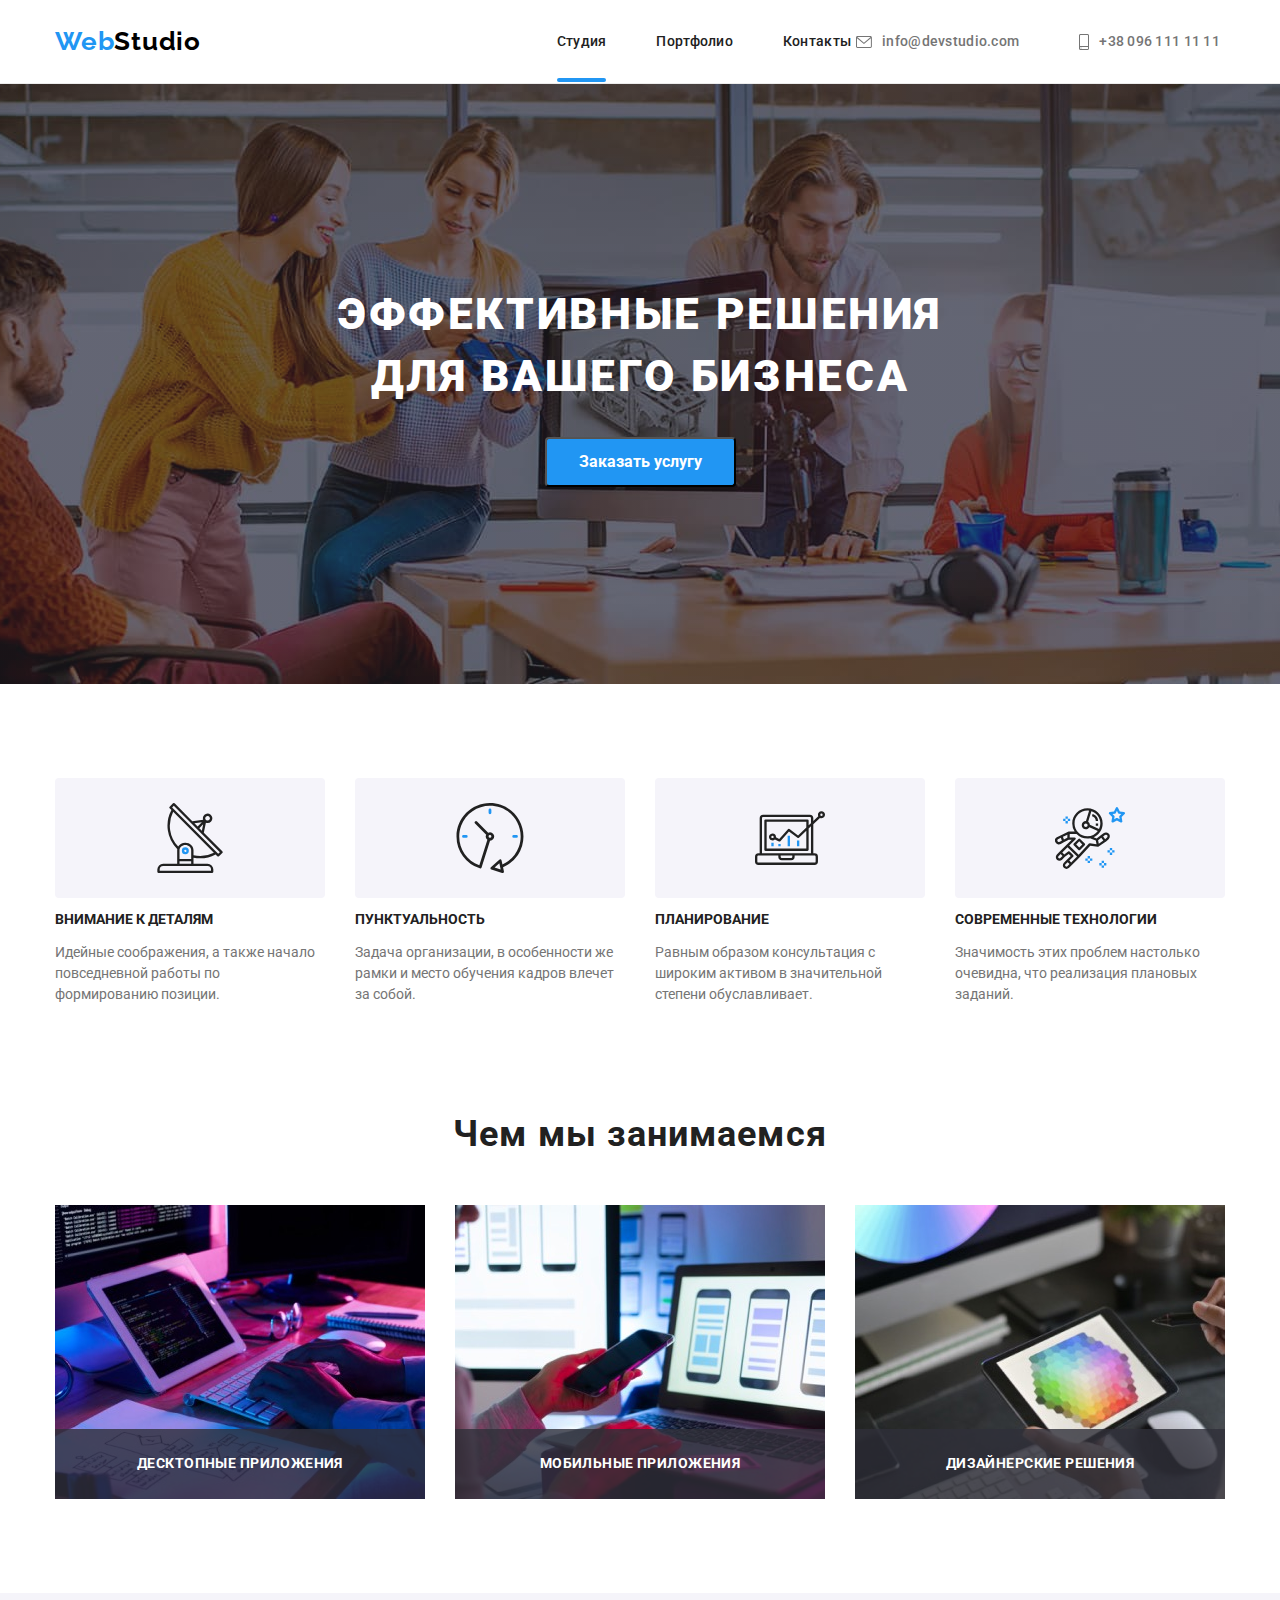
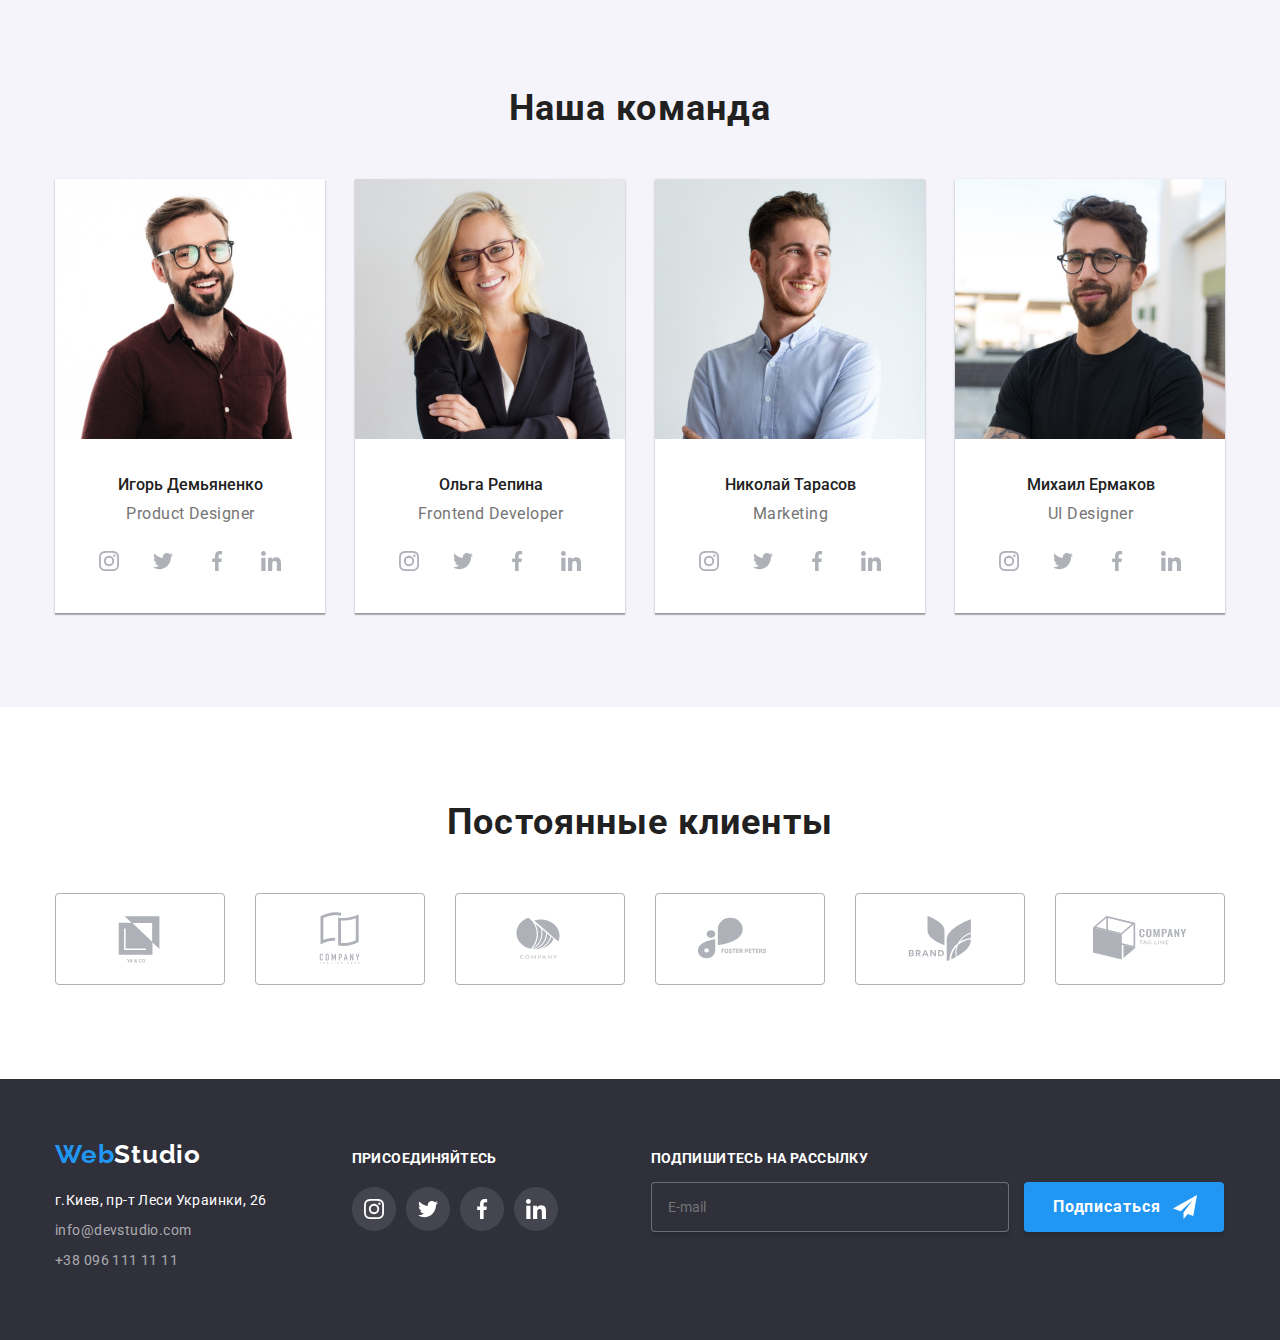
==== index.html @ f0f78581 "init" ====
<!DOCTYPE html>
<html lang="ru">
  <head>
    <meta charset="UTF-8" />
    <meta http-equiv="X-UA-Compatible" content="IE=edge" />
    <meta name="viewport" content="width=device-width, initial-scale=1.0" />
    <link rel="stylesheet" href="./css/main.min.css" />
    <link rel="preconnect" href="https://fonts.googleapis.com" />
    <link rel="preconnect" href="https://fonts.gstatic.com" crossorigin />
    <link
      href="https://fonts.googleapis.com/css2?family=Raleway:wght@700&family=Roboto:wght@400;500;700;900&display=swap"
      rel="stylesheet"
    />
    <title>WebStudio</title>
  </head>
  <body>
    <header class="header">
      <div class="container">
        <a href="/" class="header__logo">
          <span class="web">Web</span><span class="studio">Studio</span>
        </a>
        <div class="navigation js-menu-container">
          <nav class="navbar">
            <ul class="nav-list">
              <li class="nav-list__item current">
                <a class="nav-list__link current" href="./index.html">Студия</a>
              </li>
              <li class="nav-list__item">
                <a class="nav-list__link" href="./portfolio.html">Портфолио</a>
              </li>
              <li class="nav-list__item">
                <a class="nav-list__link" href="">Контакты</a>
              </li>
            </ul>
          </nav>
          <ul class="contacts-bar">
            <li class="contacts-bar__item">
              <a class="contacts-bar__link" href="mailto:info@devstudio.com">
                <svg width="16" height="12" class="icon-envelope">
                  <use href="./images/sprite.svg#icon-envelope"></use>
                </svg>
                info@devstudio.com</a
              >
            </li>
            <li class="contacts-bar__item">
              <a class="contacts-bar__link" href="tel:+380961111111">
                <svg width="10" height="16" class="icon-smartphone">
                  <use href="./images/sprite.svg#icon-smartphone"></use>
                </svg>
                +38 096 111 11 11</a
              >
            </li>
          </ul>
          <ul class="additional-list">
            <li class="additional-list__item">
              <a href="#" class="additional-list__link">Instagram</a>
            </li>
            <li class="additional-list__item">
              <a href="#" class="additional-list__link">Twitter</a>
            </li>
            <li class="additional-list__item">
              <a href="#" class="additional-list__link">Facebook</a>
            </li>
            <li class="additional-list__item">
              <a href="#" class="additional-list__link">LinkedIn</a>
            </li>
          </ul>
        </div>
        <button type="button" class="menu-button js-open-menu">
          <svg width="24" height="18" class="menu-button__icon">
            <use
              id="close"
              class="menu-open"
              href="./images/sprite.svg#menu-open"
            ></use>
            <use
              class="menu-close js-close-menu"
              href="./images/sprite.svg#menu-close"
            ></use>
          </svg>
        </button>
      </div>
    </header>

    <main>
      <section class="hero">
        <h1 class="hero__title">
          Эффективные решения <br />
          для вашего бизнеса
        </h1>
        <button type="button" class="hero__button" data-modal-open>
          Заказать услугу
        </button>
      </section>

      <section class="section">
        <div class="section__container">
          <ul class="advantages">
            <li class="advantages__item">
              <div class="advantages__logo">
                <svg width="70" height="70" class="icon-antenna">
                  <use href="./images/sprite.svg#icon-antenna"></use>
                </svg>
              </div>
              <h3 class="advantages__title">Внимание к деталям</h3>
              <p class="advantages__text">
                Идейные соображения, а также начало повседневной работы по
                формированию позиции.
              </p>
            </li>
            <li class="advantages__item">
              <div class="advantages__logo">
                <svg width="70" height="70" class="icon-clock">
                  <use href="./images/sprite.svg#icon-clock"></use>
                </svg>
              </div>
              <h3 class="advantages__title">Пунктуальность</h3>
              <p class="advantages__text">
                Задача организации, в особенности же рамки и место обучения
                кадров влечет за собой.
              </p>
            </li>
            <li class="advantages__item">
              <div class="advantages__logo">
                <svg width="70" height="70" class="icon-diagram">
                  <use href="./images/sprite.svg#icon-diagram"></use>
                </svg>
              </div>
              <h3 class="advantages__title">Планирование</h3>
              <p class="advantages__text">
                Равным образом консультация с широким активом в значительной
                степени обуславливает.
              </p>
            </li>
            <li class="advantages__item">
              <div class="advantages__logo">
                <svg width="70" height="70" class="icon-astronaut">
                  <use href="./images/sprite.svg#icon-astronaut"></use>
                </svg>
              </div>
              <h3 class="advantages__title">Современные технологии</h3>
              <p class="advantages__text">
                Значимость этих проблем настолько очевидна, что реализация
                плановых заданий.
              </p>
            </li>
          </ul>
        </div>
      </section>

      <section class="section shortened">
        <h2 class="section__title">Чем мы занимаемся</h2>
        <div class="section__container">
          <ul class="examples">
            <li class="examples__item">
              <img
                src="./images/box1.jpg"
                width="370"
                alt="Програмист за работой"
                class="examples__image"
              />
              <p class="examples__discription">Десктопные приложения</p>
            </li>
            <li class="examples__item">
              <img
                src="./images/box2.jpg"
                width="370"
                alt="Дизайнер за работой"
                class="examples__image"
              />
              <p class="examples__discription">Мобильные приложения</p>
            </li>
            <li class="examples__item">
              <img
                src="./images/box3.jpg"
                width="370"
                alt="Колорист за работой"
                class="examples__image"
              />
              <p class="examples__discription">Дизайнерские решения</p>
            </li>
          </ul>
        </div>
      </section>

      <section class="section darken">
        <h2 class="section__title">Наша команда</h2>
        <div class="section__container">
          <ul class="team-list">
            <li class="team-list__item">
              <img
                src="./images/worker1.jpg"
                width="270"
                alt="Игорь Демьяненко"
              />
              <div class="worker">
                <h3 class="worker__name">Игорь Демьяненко</h3>
                <p class="worker__position">Product Designer</p>
              </div>
              <div class="social-block">
                <ul class="social-list">
                  <li class="social-list__item">
                    <div class="social-container">
                      <a class="social-container__link" href="#">
                        <svg width="20" height="20" class="icon-instagram">
                          <use href="./images/sprite.svg#icon-instagram"></use>
                        </svg>
                      </a>
                    </div>
                  </li>
                  <li class="social-list__item">
                    <div class="social-container">
                      <a class="social-container__link" href="#">
                        <svg width="20" height="20" class="icon-twitter">
                          <use href="./images/sprite.svg#icon-twitter"></use>
                        </svg>
                      </a>
                    </div>
                  </li>
                  <li class="social-list__item">
                    <div class="social-container">
                      <a class="social-container__link" href="#">
                        <svg width="20" height="20" class="icon-facebook">
                          <use href="./images/sprite.svg#icon-facebook"></use>
                        </svg>
                      </a>
                    </div>
                  </li>
                  <li class="social-list__item">
                    <div class="social-container">
                      <a class="social-container__link" href="#">
                        <svg width="20" height="20" class="icon-linkedin">
                          <use href="./images/sprite.svg#icon-linkedin"></use>
                        </svg>
                      </a>
                    </div>
                  </li>
                </ul>
              </div>
            </li>
            <li class="team-list__item">
              <img src="./images/worker2.jpg" width="270" alt="Ольга Репина" />
              <div class="worker">
                <h3 class="worker__name">Ольга Репина</h3>
                <p class="worker__position">Frontend Developer</p>
              </div>
              <div class="social-block">
                <ul class="social-list">
                  <li class="social-list__item">
                    <div class="social-container">
                      <a class="social-container__link" href="#">
                        <svg width="20" height="20" class="icon-instagram">
                          <use href="./images/sprite.svg#icon-instagram"></use>
                        </svg>
                      </a>
                    </div>
                  </li>
                  <li class="social-list__item">
                    <div class="social-container">
                      <a class="social-container__link" href="#">
                        <svg width="20" height="20" class="icon-twitter">
                          <use href="./images/sprite.svg#icon-twitter"></use>
                        </svg>
                      </a>
                    </div>
                  </li>
                  <li class="social-list__item">
                    <div class="social-container">
                      <a class="social-container__link" href="#">
                        <svg width="20" height="20" class="icon-facebook">
                          <use href="./images/sprite.svg#icon-facebook"></use>
                        </svg>
                      </a>
                    </div>
                  </li>
                  <li class="social-list__item">
                    <div class="social-container">
                      <a class="social-container__link" href="#">
                        <svg width="20" height="20" class="icon-linkedin">
                          <use href="./images/sprite.svg#icon-linkedin"></use>
                        </svg>
                      </a>
                    </div>
                  </li>
                </ul>
              </div>
            </li>
            <li class="team-list__item">
              <img
                src="./images/worker3.jpg"
                width="270"
                alt="Николай Тарасов"
              />
              <div class="worker">
                <h3 class="worker__name">Николай Тарасов</h3>
                <p class="worker__position">Marketing</p>
              </div>
              <div class="social-block">
                <ul class="social-list">
                  <li class="social-list__item">
                    <div class="social-container">
                      <a class="social-container__link" href="#">
                        <svg width="20" height="20" class="icon-instagram">
                          <use href="./images/sprite.svg#icon-instagram"></use>
                        </svg>
                      </a>
                    </div>
                  </li>
                  <li class="social-list__item">
                    <div class="social-container">
                      <a class="social-container__link" href="#">
                        <svg width="20" height="20" class="icon-twitter">
                          <use href="./images/sprite.svg#icon-twitter"></use>
                        </svg>
                      </a>
                    </div>
                  </li>
                  <li class="social-list__item">
                    <div class="social-container">
                      <a class="social-container__link" href="#">
                        <svg width="20" height="20" class="icon-facebook">
                          <use href="./images/sprite.svg#icon-facebook"></use>
                        </svg>
                      </a>
                    </div>
                  </li>
                  <li class="social-list__item">
                    <div class="social-container">
                      <a class="social-container__link" href="#">
                        <svg width="20" height="20" class="icon-linkedin">
                          <use href="./images/sprite.svg#icon-linkedin"></use>
                        </svg>
                      </a>
                    </div>
                  </li>
                </ul>
              </div>
            </li>
            <li class="team-list__item">
              <img
                src="./images/worker4.jpg"
                width="270"
                alt="Михаил Ермаков"
              />
              <div class="worker">
                <h3 class="worker__name">Михаил Ермаков</h3>
                <p class="worker__position">UI Designer</p>
              </div>
              <div class="social-block">
                <ul class="social-list">
                  <li class="social-list__item">
                    <div class="social-container">
                      <a class="social-container__link" href="#">
                        <svg width="20" height="20" class="icon-instagram">
                          <use href="./images/sprite.svg#icon-instagram"></use>
                        </svg>
                      </a>
                    </div>
                  </li>
                  <li class="social-list__item">
                    <div class="social-container">
                      <a class="social-container__link" href="#">
                        <svg width="20" height="20" class="icon-twitter">
                          <use href="./images/sprite.svg#icon-twitter"></use>
                        </svg>
                      </a>
                    </div>
                  </li>
                  <li class="social-list__item">
                    <div class="social-container">
                      <a class="social-container__link" href="#">
                        <svg width="20" height="20" class="icon-facebook">
                          <use href="./images/sprite.svg#icon-facebook"></use>
                        </svg>
                      </a>
                    </div>
                  </li>
                  <li class="social-list__item">
                    <div class="social-container">
                      <a class="social-container__link" href="#">
                        <svg width="20" height="20" class="icon-linkedin">
                          <use href="./images/sprite.svg#icon-linkedin"></use>
                        </svg>
                      </a>
                    </div>
                  </li>
                </ul>
              </div>
            </li>
          </ul>
        </div>
      </section>

      <section class="section">
        <h2 class="section__title">Постоянные клиенты</h2>
        <div class="section__container">
          <ul class="clients-list">
            <li class="clients-list__item">
              <a class="clients-list__logo" href="">
                <svg width="106" height="60" class="icon-Logo1">
                  <use href="./images/sprite.svg#icon-Logo1"></use>
                </svg>
              </a>
            </li>
            <li class="clients-list__item">
              <a class="clients-list__logo" href="">
                <svg width="106" height="60" class="icon-Logo2">
                  <use href="./images/sprite.svg#icon-Logo2"></use>
                </svg>
              </a>
            </li>
            <li class="clients-list__item">
              <a class="clients-list__logo" href="">
                <svg width="106" height="60" class="icon-Logo3">
                  <use href="./images/sprite.svg#icon-Logo3"></use>
                </svg>
              </a>
            </li>
            <li class="clients-list__item">
              <a class="clients-list__logo" href="">
                <svg width="106" height="60" class="icon-Logo4">
                  <use href="./images/sprite.svg#icon-Logo4"></use>
                </svg>
              </a>
            </li>
            <li class="clients-list__item">
              <a class="clients-list__logo" href="">
                <svg width="106" height="60" class="icon-Logo5">
                  <use href="./images/sprite.svg#icon-Logo5"></use>
                </svg>
              </a>
            </li>
            <li class="clients-list__item">
              <a class="clients-list__logo" href="">
                <svg width="106" height="60" class="icon-Logo6">
                  <use href="./images/sprite.svg#icon-Logo6"></use>
                </svg>
              </a>
            </li>
          </ul>
        </div>
      </section>
    </main>

    <footer class="footer">
      <div class="container">
        <div class="addres-block">
          <a href="/" class="footer-logo">
            <span class="web">Web</span
            ><span class="studio-lighten">Studio</span>
          </a>

          <address>
            <ul class="adress">
              <li class="adress__physical-adress">
                г.Киев, пр-т Леси Украинки, 26
              </li>
              <li class="adress__item">
                <a class="address__link" href="mailto:info@devstudio.com"
                  >info@devstudio.com</a
                >
              </li>
              <li class="adress__item">
                <a class="address__link" href="tel:+380961111111"
                  >+38 096 111 11 11</a
                >
              </li>
            </ul>
          </address>
        </div>
        <div class="sign-block">
          <h2 class="sign-block__title">Присоединяйтесь</h2>
          <ul class="sign-list">
            <li class="sign-list__item">
              <a class="sign-list__link" href="#">
                <svg width="20" height="20" class="footericon-instagram">
                  <use href="./images/sprite.svg#icon-instagram"></use>
                </svg>
              </a>
            </li>
            <li class="sign-list__item">
              <a class="sign-list__link" href="#">
                <svg width="20" height="20" class="icon-twitter">
                  <use href="./images/sprite.svg#icon-twitter"></use>
                </svg>
              </a>
            </li>
            <li class="sign-list__item">
              <a class="sign-list__link" href="#">
                <svg width="20" height="20" class="icon-facebook">
                  <use href="./images/sprite.svg#icon-facebook"></use>
                </svg>
              </a>
            </li>
            <li class="sign-list__item">
              <a class="sign-list__link" href="#">
                <svg width="20" height="20" class="icon-linkedin">
                  <use href="./images/sprite.svg#icon-linkedin"></use>
                </svg>
              </a>
            </li>
          </ul>
        </div>
        <div class="sign-container">
          <h2 class="sign-title">Подпишитесь на рассылку</h2>
          <form class="sign-form">
            <input
              type="email"
              name="email"
              class="sign-form__input"
              id="email"
              placeholder="E-mail"
            />
            <label for="email"></label>
            <button class="sign-form__button" type="submit">
              Подписаться
              <span class="send-icon">
                <svg width="24" height="24" class="icon-send">
                  <use href="./images/icons.svg#icon-send"></use>
                </svg>
              </span>
            </button>
          </form>
        </div>
      </div>
    </footer>

    <div class="backdrop is-hidden" data-modal>
      <div class="modal">
        <button type="button" class="modal__button" data-modal-close>
          <svg width="11" height="11" class="icon-close">
            <use href="./images/sprite.svg#icon-close"></use>
          </svg>
        </button>
        <form class="modal-form">
          <div class="modal-form__container">
            <h2 class="modal-form__title">
              Оставьте свои данные, мы вам перезвоним
            </h2>
            <label class="form-field">
              <span class="form-field__label-name">Имя</span>
              <input
                type="text"
                name="name"
                class="form-field__input"
                autocomplete="off"
                required
              />
              <span class="form-field__label-icon">
                <svg width="12" height="12">
                  <use href="./images/icons.svg#icon-Vector"></use>
                </svg>
              </span>
            </label>
            <label class="form-field">
              <span class="form-field__label-name">Телефон</span>
              <input
                type="tel"
                name="tel"
                class="form-field__input"
                autocomplete="off"
                required
              />
              <span class="form-field__label-icon">
                <svg width="13" height="13">
                  <use href="./images/icons.svg#icon-phone"></use>
                </svg>
              </span>
            </label>
            <label class="form-field">
              <span class="form-field__label-name">Почта</span>
              <input
                type="email"
                name="email"
                class="form-field__input"
                autocomplete="off"
                required
              />
              <span class="form-field__label-icon">
                <svg width="15" height="12">
                  <use href="./images/icons.svg#icon-mail"></use>
                </svg>
              </span>
            </label>
            <label class="form-field">
              <span class="form-field__label-name">Комментарий</span>
              <textarea
                name="comment"
                class="form-field__text-input"
                placeholder="Введите текст"
              ></textarea>
            </label>
            <div class="field-checkbox">
              <label class="policy">
                <input
                  type="checkbox"
                  name="policy"
                  class="field-checkbox__browser"
                  required
                />
                <span class="field-checkbox__custom"></span>
                <span class="field-checkbox__agreement">
                  Соглашаюсь с рассылкой и принимаю
                  <a href="#" class="field-checkbox__policy-agreement">
                    Условия договора
                  </a>
                </span>
              </label>
            </div>
            <button type="submit" class="modal-form__submit-button">
              Отправить
            </button>
          </div>
        </form>
      </div>
    </div>
    <script src="./js/mobile-menu.js"></script>
    <script src="./js/modal.js"></script>
  </body>
</html>
---- css/main.min.css ----
/*! modern-normalize v1.1.0 | MIT License | https://github.com/sindresorhus/modern-normalize */*,::before,::after{-webkit-box-sizing:border-box;box-sizing:border-box}html{line-height:1.15;-webkit-text-size-adjust:100%;-moz-tab-size:4;-o-tab-size:4;tab-size:4}body{margin:0;font-family:system-ui,-apple-system,"Segoe UI",Roboto,Helvetica,Arial,sans-serif,"Apple Color Emoji","Segoe UI Emoji"}hr{height:0;color:inherit}abbr[title]{-webkit-text-decoration:underline dotted;text-decoration:underline dotted}b,strong{font-weight:bolder}code,kbd,samp,pre{font-family:ui-monospace, SFMono-Regular, Consolas, "Liberation Mono", Menlo, monospace;font-size:1em}small{font-size:80%}sub,sup{font-size:75%;line-height:0;position:relative;vertical-align:baseline}sub{bottom:-0.25em}sup{top:-0.5em}table{text-indent:0;border-color:inherit}button,input,optgroup,select,textarea{font-family:inherit;font-size:100%;line-height:1.15;margin:0}button,select{text-transform:none}button,[type="button"],[type="reset"],[type="submit"]{-webkit-appearance:button}::-moz-focus-inner{border-style:none;padding:0}:-moz-focusring{outline:1px dotted ButtonText}:-moz-ui-invalid{box-shadow:none}legend{padding:0}progress{vertical-align:baseline}::-webkit-inner-spin-button,::-webkit-outer-spin-button{height:auto}[type="search"]{-webkit-appearance:textfield;outline-offset:-2px}::-webkit-search-decoration{-webkit-appearance:none}::-webkit-file-upload-button{-webkit-appearance:button;font:inherit}summary{display:list-item}body{font-family:Roboto, sans-serif;font-weight:400;font-size:14px;line-height:1.5;background-color:#ffffff;color:#757575;margin:0}body ul{list-style:none}body a{text-decoration:none}body a:visited{color:#212121}.header{position:relative;width:auto;background-color:#fff;border-bottom:1px solid #ececec}.header .container{padding-left:15px;padding-right:15px;margin:0 auto}@media screen and (max-width: 767px){.header .container{display:-webkit-box;display:-ms-flexbox;display:flex;-webkit-box-pack:justify;-ms-flex-pack:justify;justify-content:space-between;-webkit-box-align:center;-ms-flex-align:center;align-items:center;width:100%}}@media screen and (min-width: 768px){.header .container{display:-webkit-box;display:-ms-flexbox;display:flex;-webkit-box-pack:justify;-ms-flex-pack:justify;justify-content:space-between;-webkit-box-align:center;-ms-flex-align:center;align-items:center;width:768px}}@media screen and (min-width: 1200px){.header .container{position:static;display:-webkit-box;display:-ms-flexbox;display:flex;-webkit-box-pack:justify;-ms-flex-pack:justify;justify-content:space-between;-webkit-box-align:center;-ms-flex-align:center;align-items:center;width:1200px}}.header__logo{display:-webkit-inline-box;display:-ms-inline-flexbox;display:inline-flex}@media screen and (max-width: 767px){.header__logo{padding-top:16px;padding-bottom:16px}}@media screen and (min-width: 768px){.header__logo{padding-top:26px;padding-bottom:26px}}.web{font-family:Raleway;font-weight:700;font-size:26px;line-height:1.2;letter-spacing:0.03em;color:#2196f3}.studio{font-family:Raleway;font-weight:700;font-size:26px;line-height:1.2;letter-spacing:0.03em;color:#000000}@media screen and (max-width: 767px){.navigation{display:none;position:absolute;left:0;top:100%;width:100%;height:100vh;overflow:hidden;background-color:#fff;padding-left:40px;padding-right:83px;padding-top:43px;padding-bottom:43px;-webkit-box-shadow:0px 4px 8px rgba(0,0,0,0.04),0px 2px 4px rgba(0,0,0,0.08),0px 1px 3px rgba(0,0,0,0.16);box-shadow:0px 4px 8px rgba(0,0,0,0.04),0px 2px 4px rgba(0,0,0,0.08),0px 1px 3px rgba(0,0,0,0.16)}}.navigation.is-open{display:block}.navigation.is-open ~ .menu-button .menu-open{display:none}.navigation.is-open ~ .menu-button .menu-close{display:block}@media screen and (min-width: 768px){.navigation{position:static;display:-webkit-box;display:-ms-flexbox;display:flex;-webkit-box-align:center;-ms-flex-align:center;align-items:center;height:auto;overflow:visible}}@media screen and (max-width: 767px){.menu-button{position:absolute;top:22px;right:23px;display:-webkit-inline-box;display:-ms-inline-flexbox;display:inline-flex;-webkit-box-align:center;-ms-flex-align:center;align-items:center;padding:0;margin:0;border:none;background-color:transparent}.menu-button:hover,.menu-button:focus{fill:#2196f3}.menu-button .menu-close{display:none}}@media screen and (min-width: 768px){.menu-button{display:none}}@media screen and (min-width: 768px){.navbar{margin:0;margin-left:-15px;padding:0;display:-webkit-box;display:-ms-flexbox;display:flex;-webkit-box-align:center;-ms-flex-align:center;align-items:center}}.nav-list{color:#212121;margin:0}.nav-list:hover,.nav-list:focus{color:#2196f3;-webkit-transform:transition;transform:transition}@media screen and (max-width: 767px){.nav-list{margin:0;padding:0;margin-right:40px}}@media screen and (min-width: 768px){.nav-list{display:-webkit-box;display:-ms-flexbox;display:flex;-webkit-box-align:center;-ms-flex-align:center;align-items:center;margin-left:95px;margin-right:0px;margin-top:0px;margin-bottom:0px;padding-left:0px}}@media screen and (max-width: 767px){.nav-list__item{margin:0}.nav-list__item:not(:last-child){margin-bottom:32px}}@media screen and (min-width: 768px){.nav-list__item{margin-top:0px;margin-bottom:0px}.nav-list__item:not(:last-child){margin-right:50px;margin-bottom:0px}}@media screen and (min-width: 480px){.nav-list__item.current{padding:0}}@media screen and (min-width: 768px){.nav-list__item.current{position:relative;margin-right:50px;margin-top:0px;margin-bottom:0px;padding:0}}.nav-list__link{color:#212121;-webkit-transition-property:color;transition-property:color;-webkit-transition-duration:250ms;transition-duration:250ms;-webkit-transition-timing-function:cubic-bezier(0.4, 0, 0.2, 1);transition-timing-function:cubic-bezier(0.4, 0, 0.2, 1)}.nav-list__link:hover,.nav-list__link:focus{color:#2196f3;-webkit-transform:color;transform:color}@media screen and (max-width: 767px){.nav-list__link.current::after{display:none}}@media screen and (min-width: 768px){.nav-list__link.current::after{position:absolute;left:0;bottom:-1.3px;content:"";width:100%;height:4px;background-color:#2196f3;border-radius:4px}}@media screen and (max-width: 767px){.nav-list__link{font-family:inherit;font-size:40px;font-style:normal;font-weight:500;line-height:1.2;letter-spacing:0.02em;text-align:left}}@media screen and (min-width: 768px){.nav-list__link{font-size:14px;line-height:1.1;letter-spacing:0.02em;font-weight:500;padding-top:32px;padding-bottom:32px;text-align:center}}@media screen and (min-width: 480px){.nav-list__link.current{font-family:inherit;font-size:40px;font-style:normal;font-weight:500;line-height:1.2;letter-spacing:0.02em;text-align:left}}@media screen and (min-width: 768px){.nav-list__link.current{position:relative;font-size:14px;line-height:1.1;letter-spacing:0.02em;font-weight:500;padding-top:32px;padding-bottom:32px}}@media screen and (max-width: 767px){.contacts-bar{display:-webkit-box;display:-ms-flexbox;display:flex;-webkit-box-orient:vertical;-webkit-box-direction:reverse;-ms-flex-direction:column-reverse;flex-direction:column-reverse;padding:0;margin:0;margin-top:35px}}@media screen and (min-width: 786px){.contacts-bar{display:block;padding:0;margin:0}}@media screen and (min-width: 1200px){.contacts-bar{display:-webkit-box;display:-ms-flexbox;display:flex;margin-left:auto;-webkit-box-align:center;-ms-flex-align:center;align-items:center;padding-left:0px;margin-bottom:0px;margin-top:0px}}.contacts-bar__item{margin:0}@media screen and (max-width: 767px){.contacts-bar__item{margin-top:auto}.contacts-bar__item:first-child{margin-bottom:64px;font-size:24px}.contacts-bar__item:last-child{font-size:34px;font-weight:500;line-height:1.2;letter-spacing:0.02em;text-align:left}.contacts-bar__item:last-of-type .contacts-bar__link{color:#2196f3}}@media screen and (min-width: 768px){.contacts-bar__item{margin-left:auto}}@media screen and (min-width: 1200px){.contacts-bar__item{margin-right:50px;margin-top:0px;margin-bottom:0px}.contacts-bar__item:nth-child(2){padding-right:0px;margin-right:0px}}.contacts-bar__link{color:#757575;-webkit-transition-property:color;transition-property:color;-webkit-transition-duration:250ms;transition-duration:250ms;-webkit-transition-timing-function:cubic-bezier(0.4, 0, 0.2, 1);transition-timing-function:cubic-bezier(0.4, 0, 0.2, 1)}@media screen and (max-width: 767px){.contacts-bar__link{display:block;padding:0;padding-top:16px}}@media screen and (min-width: 768px){.contacts-bar__link{display:block;padding:5px}}@media screen and (min-width: 1200px){.contacts-bar__link{display:-webkit-box;display:-ms-flexbox;display:flex;-webkit-box-align:center;-ms-flex-align:center;align-items:center;text-decoration:none;font-family:inherit;font-weight:500;line-height:1.1;letter-spacing:0.02em;text-align:left;font-size:14px;padding-top:32px;padding-bottom:32px}}.contacts-bar__link:hover,.contacts-bar__link:focus{color:#2196f3;-webkit-transform:color;transform:color}.contacts-bar__link:visited{color:#757575;text-decoration:none}.icon-envelope{margin-right:10px;fill:currentColor}@media screen and (max-width: 767px){.icon-envelope{display:none}}.icon-smartphone{margin-right:10px;fill:currentColor}@media screen and (max-width: 767px){.icon-smartphone{display:none}}.additional-list{margin:0;padding:0}@media screen and (max-width: 767px){.additional-list{display:-webkit-box;display:-ms-flexbox;display:flex;-webkit-box-align:center;-ms-flex-align:center;align-items:center;-webkit-box-pack:center;-ms-flex-pack:center;justify-content:center}}@media screen and (min-width: 768px){.additional-list{display:none}}.additional-list__item{padding-right:10px;border-right:1px solid rgba(33,33,33,0.2)}.additional-list__item:last-child{padding:0;border:none}.additional-list__item:not(:first-child){margin-left:10px}.additional-list__link{color:#2196f3;font-family:Roboto;font-size:18px;font-style:normal;font-weight:500;line-height:1.2;letter-spacing:0.02em;text-align:left}.hero{margin-left:auto;margin-right:auto;padding-top:200px;padding-bottom:200px;background-color:#2f303a;background-image:-webkit-gradient(linear, left top, right top, from(rgba(47,48,58,0.4)), to(rgba(47,48,58,0.4))),url(../images/bkgimg.jpg);background-image:linear-gradient(to right, rgba(47,48,58,0.4), rgba(47,48,58,0.4)),url(../images/bkgimg.jpg);background-repeat:no-repeat;background-position:center;-o-object-fit:cover;object-fit:cover;max-width:1600px;height:600px}.hero__title{font-family:inherit;font-size:44px;font-style:normal;line-height:1.4;letter-spacing:0.06em;text-align:center;font-weight:900;text-transform:uppercase;color:#fff;padding-bottom:30px;margin:0}.hero__button{font-family:inherit;font-weight:700;font-style:normal;font-size:16px;line-height:1.6;background-color:#2196f3;color:#fff;display:block;margin-left:auto;margin-right:auto;margin-bottom:0;margin-top:0;border-radius:4px;-webkit-box-shadow:0px 4px 4px 0px rgba(0,0,0,0.15);box-shadow:0px 4px 4px 0px rgba(0,0,0,0.15);padding-left:32px;padding-right:32px;padding-top:10px;padding-bottom:10px;cursor:pointer}.backdrop{position:fixed;top:0;left:0;width:100%;height:100%;background-color:rgba(0,0,0,0.2);opacity:1;-webkit-transition-property:opacity;transition-property:opacity;-webkit-transition-duration:250ms;transition-duration:250ms;-webkit-transition-timing-function:cubic-bezier(0.4, 0, 0.2, 1);transition-timing-function:cubic-bezier(0.4, 0, 0.2, 1)}.backdrop.is-hidden{opacity:0;pointer-events:none}.backdrop.is-hidden .modal{-webkit-transform:scale(0.5) translate(-50%, -50%);transform:scale(0.5) translate(-50%, -50%)}.modal{position:absolute;top:50%;left:50%;z-index:1000;overflow:hidden;max-width:528px;min-height:581px;background-color:#fff;-webkit-transform:scale(1) translate(-50%, -50%);transform:scale(1) translate(-50%, -50%);-webkit-transition:-webkit-transform 250ms cubic-bezier(0.4, 0, 0.2, 1);transition:-webkit-transform 250ms cubic-bezier(0.4, 0, 0.2, 1);transition:transform 250ms cubic-bezier(0.4, 0, 0.2, 1);transition:transform 250ms cubic-bezier(0.4, 0, 0.2, 1), -webkit-transform 250ms cubic-bezier(0.4, 0, 0.2, 1);-webkit-box-shadow:0px 2px 1px 0px rgba(0,0,0,0.2),0px 1px 1px 0px rgba(0,0,0,0.14),0px 1px 3px 0px rgba(0,0,0,0.12);box-shadow:0px 2px 1px 0px rgba(0,0,0,0.2),0px 1px 1px 0px rgba(0,0,0,0.14),0px 1px 3px 0px rgba(0,0,0,0.12);border-radius:4px}.modal__button{position:absolute;top:8px;right:8px;padding:0;width:30px;height:30px;display:-webkit-box;display:-ms-flexbox;display:flex;-webkit-box-pack:center;-ms-flex-pack:center;justify-content:center;-webkit-box-align:center;-ms-flex-align:center;align-items:center;border-radius:50%;border:1px solid rgba(0,0,0,0.1);fill:#000000;color:#000000;background-color:transparent;-webkit-transition:fill 250ms cubic-bezier(0.4, 0, 0.2, 1),color 250ms cubic-bezier(0.4, 0, 0.2, 1);transition:fill 250ms cubic-bezier(0.4, 0, 0.2, 1),color 250ms cubic-bezier(0.4, 0, 0.2, 1);cursor:pointer}.modal__button:hover,.modal__button:focus,.modal__button:active{fill:#2196f3;color:#2196f3;-webkit-transform:transition;transform:transition}.modal-form__container{display:-webkit-box;display:-ms-flexbox;display:flex;-webkit-box-orient:vertical;-webkit-box-direction:normal;-ms-flex-direction:column;flex-direction:column;max-width:528px;min-height:581px;padding:40px;margin:0}.modal-form__title{font-family:inherit;font-size:20px;font-weight:700;line-height:1.1;letter-spacing:0.03em;text-align:center;color:#212121;margin:0;margin-bottom:12px}.form-field{display:block;position:relative;font-family:inherit;font-size:12px;font-weight:400;line-height:1.1;letter-spacing:0.01em;text-align:left;margin-bottom:28px}.form-field:nth-child(5){margin-bottom:0}.form-field__input{position:relative;width:448px;height:40px;padding-left:42px;margin-top:4px;border-radius:4px;border:1px solid rgba(33,33,33,0.2);-webkit-transition:border 250ms cubic-bezier(0.4, 0, 0.2, 1);transition:border 250ms cubic-bezier(0.4, 0, 0.2, 1);font-family:inherit;font-size:14px;font-weight:400;line-height:1.1;letter-spacing:0.01em;text-align:left;color:#212121;cursor:pointer}.form-field__input:hover,.form-field__input:focus{border:1px solid #2196f3;outline:none}.form-field__label-name{color:#757575;font-family:inherit;font-size:12px;font-weight:400;line-height:1.1;letter-spacing:0.01em;text-align:left}.form-field__label-icon{position:absolute;left:12px;top:30px;fill:#212121;-webkit-transition-property:fill;transition-property:fill;-webkit-transition-duration:250ms;transition-duration:250ms;-webkit-transition-timing-function:cubic-bezier(0.4, 0, 0.2, 1);transition-timing-function:cubic-bezier(0.4, 0, 0.2, 1)}.form-field__input:focus ~ .form-field__label-icon,.form-field__input:hover ~ .form-field__label-icon{fill:#2196f3}.form-field__text-input{margin-top:4px;padding-top:12px;padding-left:12px;width:448px;height:120px;resize:none;border:1px solid rgba(33,33,33,0.2);border-radius:4px;-webkit-transition-property:border;transition-property:border;-webkit-transition-duration:250ms;transition-duration:250ms;-webkit-transition-timing-function:cubic-bezier(0.4, 0, 0.2, 1);transition-timing-function:cubic-bezier(0.4, 0, 0.2, 1);font-family:inherit;font-size:14px;font-weight:400;line-height:1.1;letter-spacing:0.01em;text-align:left;color:#212121;cursor:pointer}.form-field__text-input::-webkit-input-placeholder{color:rgba(117,117,117,0.5);font-family:inherit;font-size:12px;font-weight:400;line-height:1.1;letter-spacing:0.01em;text-align:left}.form-field__text-input:-ms-input-placeholder{color:rgba(117,117,117,0.5);font-family:inherit;font-size:12px;font-weight:400;line-height:1.1;letter-spacing:0.01em;text-align:left}.form-field__text-input::-ms-input-placeholder{color:rgba(117,117,117,0.5);font-family:inherit;font-size:12px;font-weight:400;line-height:1.1;letter-spacing:0.01em;text-align:left}.form-field__text-input::placeholder{color:rgba(117,117,117,0.5);font-family:inherit;font-size:12px;font-weight:400;line-height:1.1;letter-spacing:0.01em;text-align:left}.form-field__text-input:hover,.form-field__text-input:focus{border-color:#2196f3;outline:none}.field-checkbox{position:relative;display:-webkit-box;display:-ms-flexbox;display:flex;-webkit-box-align:center;-ms-flex-align:center;align-items:center;font-family:Roboto;font-size:14px;font-style:normal;font-weight:400;line-height:1.5;letter-spacing:0.03em;text-align:left;margin-top:20px;margin-bottom:30px}.field-checkbox__browser{position:absolute;width:1px;height:1px;margin:-1px;border:0;padding:0;clip:rect(0 0 0 0);overflow:hidden}.field-checkbox__custom{position:absolute;left:10px;top:3px;border:2px solid #212121;border-radius:2px;width:16px;height:15px;margin-right:7px;cursor:pointer;-webkit-transition-property:border-color, fill;transition-property:border-color, fill;-webkit-transition-duration:250ms;transition-duration:250ms;-webkit-transition-timing-function:cubic-bezier(0.4, 0, 0.2, 1);transition-timing-function:cubic-bezier(0.4, 0, 0.2, 1)}.field-checkbox__custom:hover,.field-checkbox__custom:focus{border-color:#2196f3;-webkit-transform:transition;transform:transition}.field-checkbox__browser:checked+.field-checkbox__custom{background-image:url(../images/check.svg);background-position:center;background-repeat:no-repeat;background-origin:border-box;background-size:cover;-o-object-fit:fill;object-fit:fill;border-color:#2196f3;fill:#2196f3}.field-checkbox__agreement{display:inline-block;margin:0;padding:0;margin-left:36px;color:#757575}.field-checkbox__policy-agreement{text-decoration:underline;color:#2196f3}.field-checkbox__policy-agreement:visited{color:#2196f3}.modal-form__submit-button{display:block;font-family:inherit;font-size:16px;font-weight:700;line-height:1.9;letter-spacing:0.06em;text-align:center;padding-top:10px;padding-bottom:10px;padding-left:55px;padding-right:55px;background-color:#2196f3;color:#fff;-webkit-box-shadow:0px 4px 4px 0px rgba(0,0,0,0.15);box-shadow:0px 4px 4px 0px rgba(0,0,0,0.15);border-radius:4px;border:none;margin-left:auto;margin-right:auto}.section{padding-top:94px;padding-bottom:94px}.section__container{display:-webkit-box;display:-ms-flexbox;display:flex;-webkit-box-pack:justify;-ms-flex-pack:justify;justify-content:space-between;width:1200px;padding-left:15px;padding-right:15px;margin:0 auto}.advantages{display:-webkit-box;display:-ms-flexbox;display:flex;-ms-flex-wrap:wrap;flex-wrap:wrap;margin:0;padding:0}.advantages__item{width:270px;margin-right:30px}.advantages__item:last-child{margin-right:0px}.advantages__logo{width:270px;height:120px;background-color:#f5f4fa;border-radius:4px;padding-top:25px;padding-bottom:25px;padding-left:100px}.advantages__title{font-style:700;font-size:14px;line-height:1.1;color:#212121;text-transform:uppercase}.advantages__text{color:#757575}.section.shortened{padding-top:0;padding-bottom:94px}.section__title{font-size:36px;font-weight:700;line-height:1.17;letter-spacing:0.03em;text-align:center;color:#212121}.section__container{display:-webkit-box;display:-ms-flexbox;display:flex;-webkit-box-pack:center;-ms-flex-pack:center;justify-content:center;width:1200px;padding-left:15px;padding-right:15px;margin:0 auto}.examples{display:-webkit-box;display:-ms-flexbox;display:flex;-ms-flex-wrap:wrap;flex-wrap:wrap;-webkit-box-pack:center;-ms-flex-pack:center;justify-content:center;margin-top:0;margin-bottom:0;padding:0}.examples__item{position:relative;margin-right:30px}.examples__item:nth-child(3){margin-right:0px}.examples__image{display:block}.examples__discription{position:absolute;left:0;bottom:0;display:-webkit-box;display:-ms-flexbox;display:flex;-webkit-box-align:center;-ms-flex-align:center;align-items:center;-webkit-box-pack:center;-ms-flex-pack:center;justify-content:center;width:100%;height:70px;margin:0;padding:0;font-size:14px;font-style:normal;font-weight:700;line-height:1.1;letter-spacing:0.03em;text-align:center;text-transform:uppercase;color:#fff;background-color:rgba(47,48,58,0.8)}.section.darken{background-color:#f5f4fa}.section__title{margin-top:0px;margin-bottom:50px}.team-list{display:-webkit-box;display:-ms-flexbox;display:flex;-ms-flex-wrap:wrap;flex-wrap:wrap;-webkit-box-pack:center;-ms-flex-pack:center;justify-content:center;padding-left:0px;margin-top:0px;margin-bottom:0px}.team-list__item{text-align:center;margin-right:30px;-webkit-box-shadow:0px 2px 1px 0px #00000033, 0px 1px 1px 0px #00000024, 0px 1px 3px 0px #0000001f;box-shadow:0px 2px 1px 0px #00000033, 0px 1px 1px 0px #00000024, 0px 1px 3px 0px #0000001f;background-color:#fff}.team-list__item:nth-child(4){margin-right:0px}.worker{padding-top:30px;padding-bottom:16px;padding-left:60px;padding-right:59px}.examples .works-examples,.team .team-title{font-size:36px;font-weight:700;line-height:1.17;letter-spacing:0.03em;text-align:center;color:#212121}.worker__name{font-family:inherit;font-weight:500;font-size:16px;line-height:1.2;color:#212121;margin:0px;margin-bottom:10px}.worker__position{font-family:inherit;line-height:1.2;letter-spacing:0.03em;font-size:16px;color:#757575;margin:0px}.social-block{width:auto;padding-bottom:30px;margin:0 auto;display:-webkit-box;display:-ms-flexbox;display:flex;-webkit-box-pack:center;-ms-flex-pack:center;justify-content:center}.social-list{display:-webkit-box;display:-ms-flexbox;display:flex;-webkit-box-pack:center;-ms-flex-pack:center;justify-content:center;-webkit-box-align:center;-ms-flex-align:center;align-items:center;padding:0px}.social-list__item{display:-webkit-box;display:-ms-flexbox;display:flex;-webkit-box-pack:center;-ms-flex-pack:center;justify-content:center;-webkit-box-align:center;-ms-flex-align:center;align-items:center;margin-right:10px}.social-list__item:last-child{margin-right:0px}.social-container{padding-left:0px;margin:0;display:-webkit-box;display:-ms-flexbox;display:flex;-webkit-box-pack:center;-ms-flex-pack:center;justify-content:center;-webkit-box-align:center;-ms-flex-align:center;align-items:center}.social-container__link{display:-webkit-box;display:-ms-flexbox;display:flex;-webkit-box-pack:center;-ms-flex-pack:center;justify-content:center;-webkit-box-align:center;-ms-flex-align:center;align-items:center;width:44px;height:44px;border-radius:50%;fill:#afb1b8;-webkit-transition-property:fill, background-color;transition-property:fill, background-color;-webkit-transition-duration:250ms;transition-duration:250ms;-webkit-transition-timing-function:cubic-bezier(0.4, 0, 0.2, 1);transition-timing-function:cubic-bezier(0.4, 0, 0.2, 1)}.social-container__link:hover,.social-container__link:focus{fill:#fff;background-color:#2196f3;-webkit-transform:transition;transform:transition}.clients-list{display:-webkit-box;display:-ms-flexbox;display:flex;-ms-flex-wrap:wrap;flex-wrap:wrap;-webkit-box-align:center;-ms-flex-align:center;align-items:center;-webkit-box-pack:center;-ms-flex-pack:center;justify-content:center;padding:0px;margin-top:0px;margin-bottom:0px}.clients-list__item{margin-right:30px}.clients-list__item:last-child{margin-right:0px}.clients-list__logo{display:-webkit-box;display:-ms-flexbox;display:flex;-webkit-box-pack:center;-ms-flex-pack:center;justify-content:center;-webkit-box-align:center;-ms-flex-align:center;align-items:center;width:170px;height:92px;border:1px solid #afb1b8;border-radius:4px;fill:#afb1b8;-webkit-transition-property:fill, background-color, border-color;transition-property:fill, background-color, border-color;-webkit-transition-duration:250ms;transition-duration:250ms;-webkit-transition-timing-function:cubic-bezier(0.4, 0, 0.2, 1);transition-timing-function:cubic-bezier(0.4, 0, 0.2, 1)}.clients-list__logo:hover,.clients-list__logo:focus{fill:#2196f3;border-color:#2196f3;background-color:#fff;-webkit-transform:transition;transform:transition}.footer{background-color:#2f303a;padding-top:60px;padding-bottom:60px}.footer>.container{display:-webkit-box;display:-ms-flexbox;display:flex;-webkit-box-align:baseline;-ms-flex-align:baseline;align-items:baseline;width:1200px;padding-left:15px;padding-right:15px;margin:0 auto}.footer-logo .studio-lighten{font-family:Raleway;font-weight:700;font-size:26px;line-height:1.2;letter-spacing:0.03em;color:#ffffff}.addres-block{display:inline;width:auto;padding:0;padding-right:15px;margin:0}.adress{font-style:normal;margin:0;padding-left:0px}.adress__physical-adress{font-family:inherit;line-height:1.5;text-align:left;letter-spacing:0.03em;font-size:14px;color:#ffffff;padding-top:20px;padding-bottom:9px}.adress__item{padding-bottom:9px}.address__link{font-family:inherit;font-size:14px;line-height:1.5;letter-spacing:0.03em;text-align:left;text-decoration:none;color:rgba(255,255,255,0.6);-webkit-transition-property:color;transition-property:color;-webkit-transition-duration:250ms;transition-duration:250ms;-webkit-transition-timing-function:cubic-bezier(0.4, 0, 0.2, 1);transition-timing-function:cubic-bezier(0.4, 0, 0.2, 1)}.address__link:hover,.address__link:focus{color:#2196f3;-webkit-transform:transition;transform:transition}.sign-block{width:auto;margin-left:70px;margin-right:93px;display:block;-webkit-box-pack:center;-ms-flex-pack:center;justify-content:center}.sign-block__title{display:block;font-family:Roboto;text-transform:uppercase;font-size:14px;font-style:normal;font-weight:700;line-height:1.1;letter-spacing:0.03em;text-align:left;color:#fff;margin:0px;padding:0px;margin-bottom:20px}.sign-list{display:-webkit-box;display:-ms-flexbox;display:flex;padding:0px;margin:0px}.sign-list__item{margin-right:10px;width:44px;height:44px;border-radius:50%;-webkit-box-align:center;-ms-flex-align:center;align-items:center;background-color:rgba(255,255,255,0.1)}.sign-list__item:last-child{margin-right:0px}.sign-list__link{display:-webkit-box;display:-ms-flexbox;display:flex;-webkit-box-pack:center;-ms-flex-pack:center;justify-content:center;-webkit-box-align:center;-ms-flex-align:center;align-items:center;fill:#fff;padding:0px;margin:0px;width:44px;height:44px;border-radius:50%;-webkit-transition-property:background-color;transition-property:background-color;-webkit-transition-duration:250ms;transition-duration:250ms;-webkit-transition-timing-function:cubic-bezier(0.4, 0, 0.2, 1);transition-timing-function:cubic-bezier(0.4, 0, 0.2, 1)}.sign-list__link:hover,.sign-list__link:focus{fill:#fff;background-color:#2196f3;-webkit-transform:transition;transform:transition}.sign-container{width:auto;margin-left:0px;margin-right:auto;display:block;-webkit-box-pack:center;-ms-flex-pack:center;justify-content:center;-webkit-box-align:center;-ms-flex-align:center;align-items:center}.sign-title{display:block;font-family:inherit;text-transform:uppercase;font-size:14px;font-weight:700;line-height:1.1;letter-spacing:0.03em;text-align:left;color:#fff;margin:0px;padding:0px;margin-bottom:15px}.sign-form{position:relative;-webkit-box-align:center;-ms-flex-align:center;align-items:center}.sign-form__input{position:relative;margin-right:12px;padding-left:16px;width:358px;height:50px;border-radius:4px;border:1px solid rgba(255,255,255,0.3);background-color:#2f303a;color:#fff;-webkit-box-shadow:0px 4px 4px 0px rgba(0,0,0,0.15);box-shadow:0px 4px 4px 0px rgba(0,0,0,0.15);-webkit-transition:border 250ms cubic-bezier(0.4, 0, 0.2, 1);transition:border 250ms cubic-bezier(0.4, 0, 0.2, 1);cursor:pointer}.sign-form__input:hover,.sign-form__input:focus{border:1px solid #2196f3;outline:none}.sign-form__button{position:relative;width:200px;height:50px;margin:0;padding-left:29px;padding-top:10px;padding-bottom:10px;padding-right:28px;background-color:#2196f3;color:#fff;font-family:inherit;font-size:16px;font-weight:700;line-height:1.9;letter-spacing:0.06em;text-align:left;border-radius:4px;border:none;-webkit-box-shadow:0px 4px 4px 0px rgba(0,0,0,0.15);box-shadow:0px 4px 4px 0px rgba(0,0,0,0.15)}.sign-form__button:hover,.sign-form__button:focus{outline:none}.sign-form__button .icon-send{position:absolute;right:15px;top:50%;-webkit-transform:translate(-50%, -50%);transform:translate(-50%, -50%);fill:#fff}.gallery__container{width:1200px;padding-left:15px;padding-right:15px;margin:0 auto}.filter{display:-webkit-box;display:-ms-flexbox;display:flex;-webkit-box-pack:center;-ms-flex-pack:center;justify-content:center;padding-bottom:50px;width:1200px;margin:0 auto}.filter__buttons{display:-webkit-box;display:-ms-flexbox;display:flex;margin:0px;padding-top:0px;padding-bottom:0px;padding-left:0px;padding-right:0px}.filter__button{margin-right:8px}.filter__button:last-child{margin-right:0px}.filter__radiobutton{font-family:inherit;font-size:16px;font-style:normal;font-weight:500;line-height:1.62;letter-spacing:0.03em;text-align:center;margin:0;padding-left:22px;padding-right:22px;padding-top:6px;padding-bottom:6px;border-radius:4px;border-width:2px;border-style:hidden;border-color:#f5f4fa;background-color:#f5f4fa;cursor:pointer;-webkit-transition-property:color, background-color, -webkit-box-shadow;transition-property:color, background-color, -webkit-box-shadow;transition-property:color, background-color, box-shadow;transition-property:color, background-color, box-shadow, -webkit-box-shadow;-webkit-transition-duration:250ms;transition-duration:250ms;-webkit-transition-timing-function:cubic-bezier(0.4, 0, 0.2, 1);transition-timing-function:cubic-bezier(0.4, 0, 0.2, 1)}.filter__radiobutton:active,.filter__radiobutton:hover,.filter__radiobutton:focus{-webkit-box-shadow:0px 2px 2px 0px rgba(0,0,0,0.12),0px 1px 2px 0px rgba(0,0,0,0.08),0px 3px 1px 0px rgba(0,0,0,0.1);box-shadow:0px 2px 2px 0px rgba(0,0,0,0.12),0px 1px 2px 0px rgba(0,0,0,0.08),0px 3px 1px 0px rgba(0,0,0,0.1);color:#fff;background-color:#2196f3;-webkit-transform:transition;transform:transition}.projects{display:-webkit-box;display:-ms-flexbox;display:flex;-webkit-box-pack:justify;-ms-flex-pack:justify;justify-content:space-between;width:1200px;margin:0 auto}.projects-list{display:-webkit-box;display:-ms-flexbox;display:flex;-ms-flex-wrap:wrap;flex-wrap:wrap;width:1200px;padding-left:0px;margin-top:0px}.projects-list__item{position:relative;margin-right:30px;margin-bottom:30px;border:1px solid #eee;-webkit-box-shadow:none;box-shadow:none}.projects-list__item:nth-last-child(-n+3){margin-bottom:0px}.projects-list__item:nth-child(3n+3){margin-right:0px}.project-thumb{position:relative;overflow:hidden}.project-thumb__image{display:block}.project-thumb__overlay{position:absolute;top:0;left:0;width:100%;height:100%;background-color:rgba(33,150,243,0.9);opacity:0;-webkit-transform:translateY(100%);transform:translateY(100%);-webkit-transition:opacity 250ms cubic-bezier(0.4, 0, 0.2, 1),-webkit-transform 250ms cubic-bezier(0.4, 0, 0.2, 1);transition:opacity 250ms cubic-bezier(0.4, 0, 0.2, 1),-webkit-transform 250ms cubic-bezier(0.4, 0, 0.2, 1);transition:transform 250ms cubic-bezier(0.4, 0, 0.2, 1),opacity 250ms cubic-bezier(0.4, 0, 0.2, 1);transition:transform 250ms cubic-bezier(0.4, 0, 0.2, 1),opacity 250ms cubic-bezier(0.4, 0, 0.2, 1),-webkit-transform 250ms cubic-bezier(0.4, 0, 0.2, 1)}.project-list__link{display:block;text-decoration:none;color:inherit;-webkit-transition-property:-webkit-box-shadow;transition-property:-webkit-box-shadow;transition-property:box-shadow;transition-property:box-shadow, -webkit-box-shadow;-webkit-transition-duration:250ms;transition-duration:250ms;-webkit-transition-timing-function:cubic-bezier(0.4, 0, 0.2, 1);transition-timing-function:cubic-bezier(0.4, 0, 0.2, 1)}.project-list__link:hover,.project-list__link:focus{-webkit-box-shadow:1px 4px 6px 0px rgba(0,0,0,0.16),0px 4px 4px 0px rgba(0,0,0,0.06),0px 1px 1px 0px rgba(0,0,0,0.12);box-shadow:1px 4px 6px 0px rgba(0,0,0,0.16),0px 4px 4px 0px rgba(0,0,0,0.06),0px 1px 1px 0px rgba(0,0,0,0.12)}.project-list__link:hover .project-thumb__overlay,.project-list__link:focus .project-thumb__overlay{-webkit-transform:translateY(0);transform:translateY(0);opacity:1}.project-thumb__text{font-family:Roboto;font-size:18px;font-style:normal;font-weight:400;line-height:1.6;letter-spacing:0.03em;text-align:left;padding-left:24px;padding-right:24px;padding-top:63px;padding-bottom:63px;margin:0;color:#fff}.title-container{margin:0px;padding-top:20px;padding-bottom:20px;padding-left:24px;padding-right:24px}.project-title{font-family:inherit;font-weight:700;font-size:18px;line-height:1.7;letter-spacing:0.06em;color:#212121;margin:0px}.project-category{display:block;margin:0px;font-size:16px;font-style:normal;font-weight:400;line-height:1.9;letter-spacing:0.03em;text-align:left;font-family:inherit;color:#757575}
/*# sourceMappingURL=main.min.css.map */
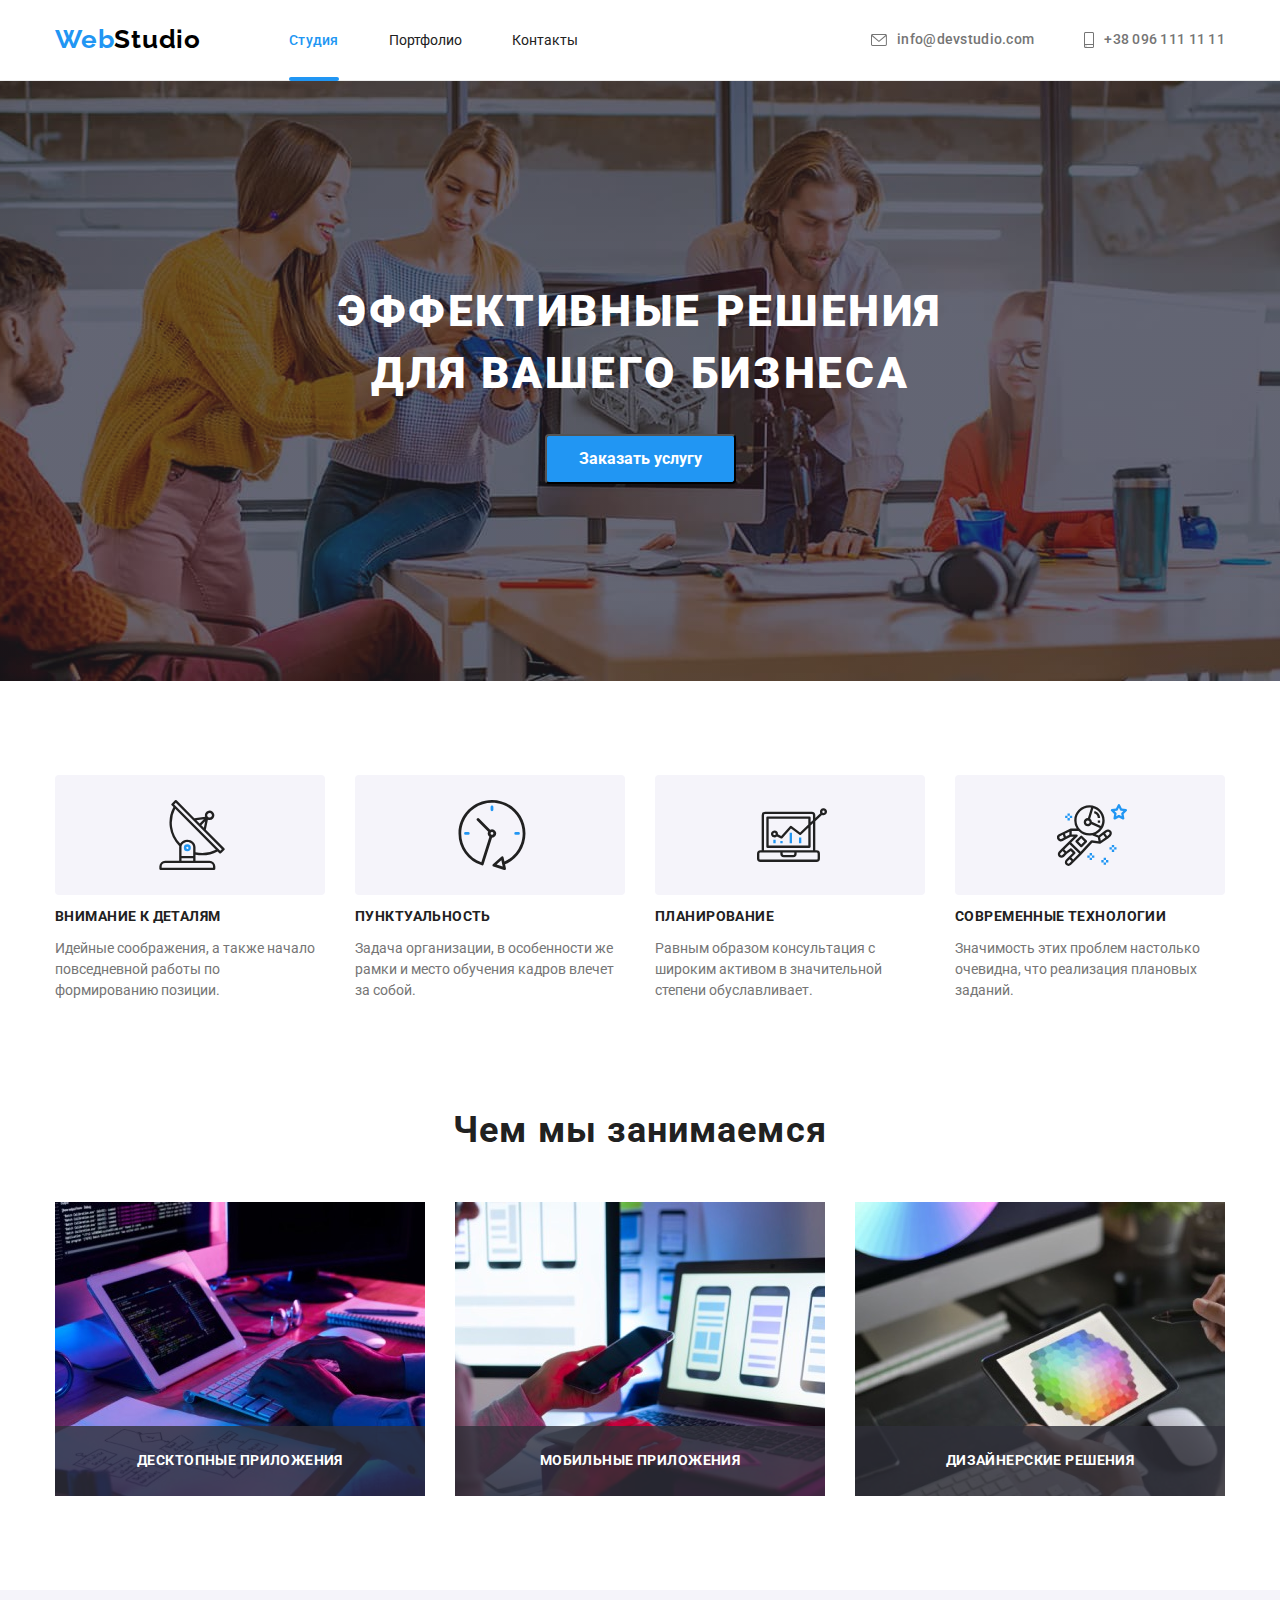
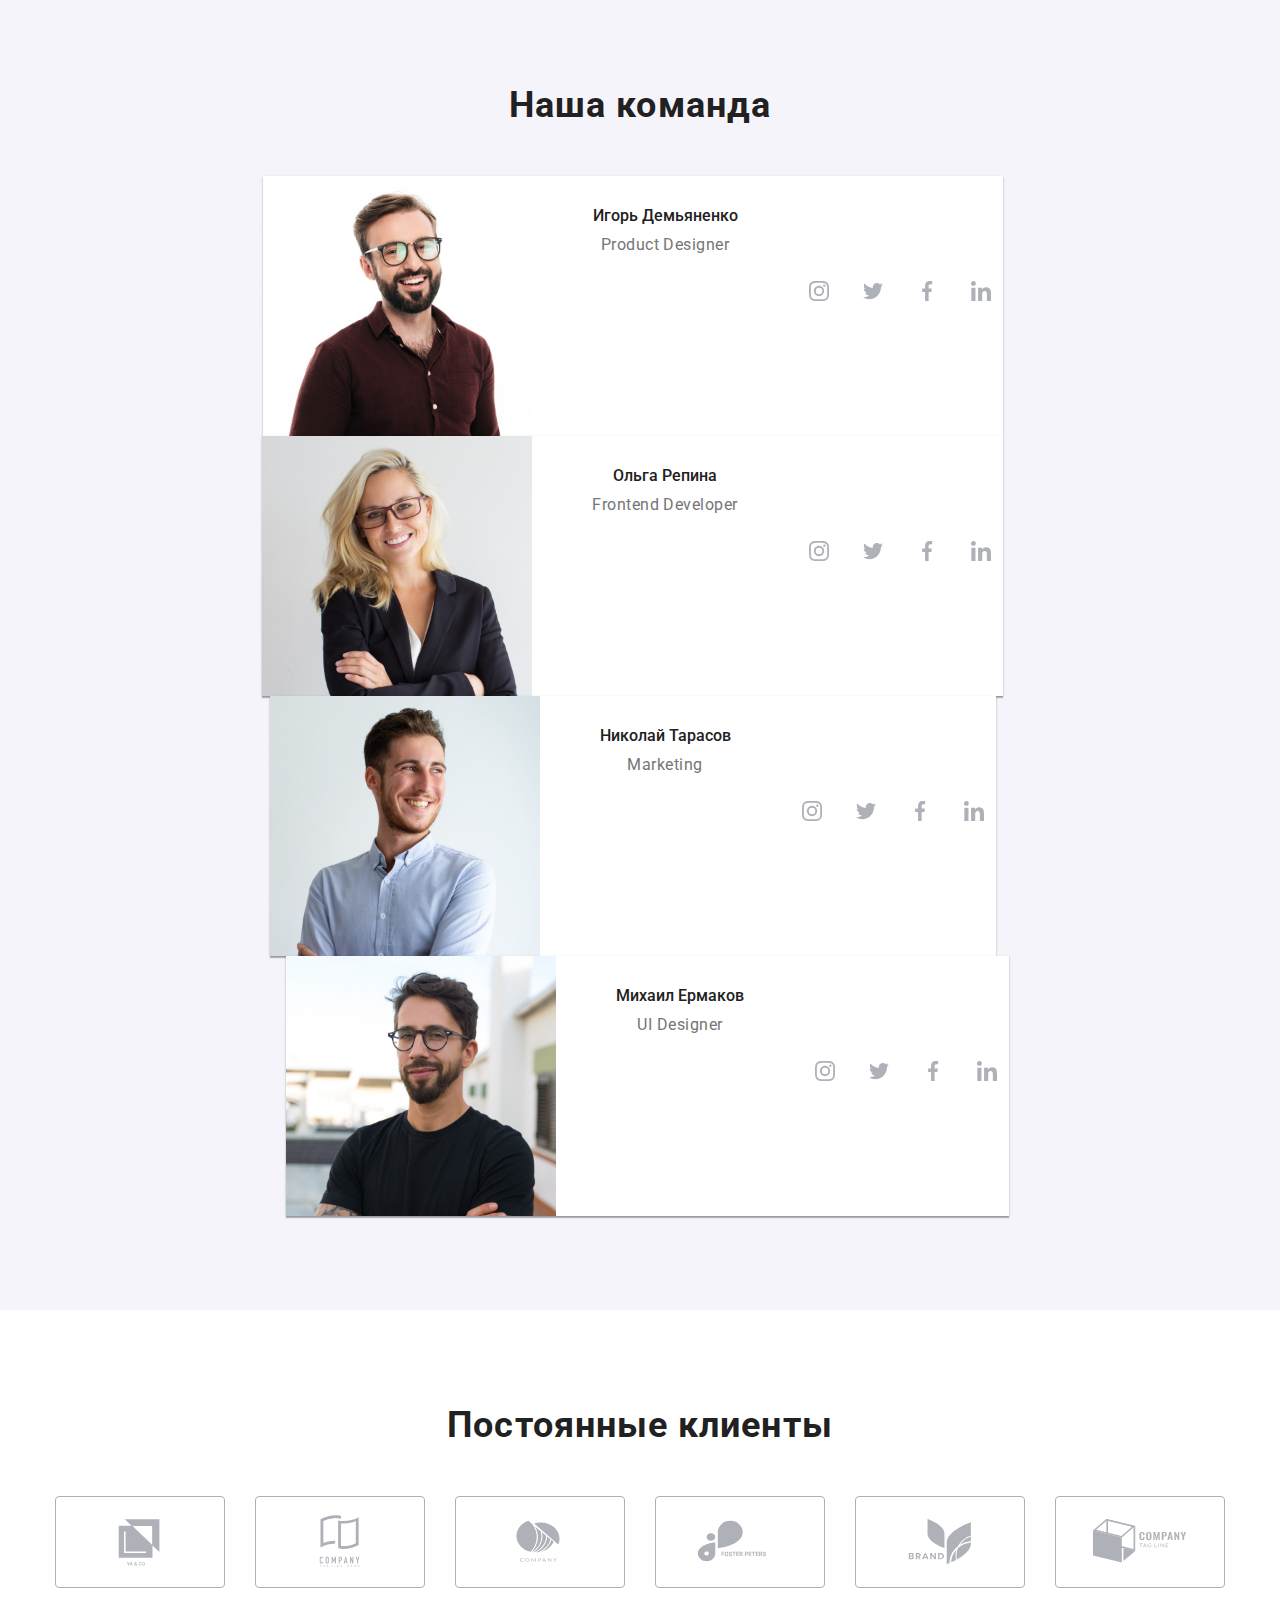
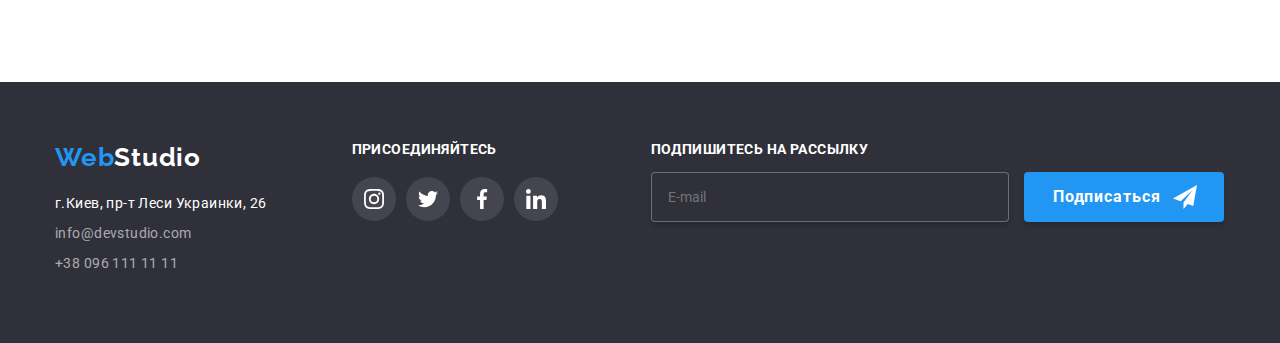
==== commit 2eabdcd5: "upd" ====
--- a/index.html
+++ b/index.html
@@ -15,7 +15,7 @@
   </head>
   <body>
     <header class="header">
-      <div class="container">
+      <div class="header__container">
         <a href="/" class="header__logo">
           <span class="web">Web</span><span class="studio">Studio</span>
         </a>
@@ -443,7 +443,7 @@
     </main>
 
     <footer class="footer">
-      <div class="container">
+      <div class="section__container">
         <div class="addres-block">
           <a href="/" class="footer-logo">
             <span class="web">Web</span
--- a/css/main.min.css
+++ b/css/main.min.css
@@ -1,2 +1,2 @@
-/*! modern-normalize v1.1.0 | MIT License | https://github.com/sindresorhus/modern-normalize */*,::before,::after{-webkit-box-sizing:border-box;box-sizing:border-box}html{line-height:1.15;-webkit-text-size-adjust:100%;-moz-tab-size:4;-o-tab-size:4;tab-size:4}body{margin:0;font-family:system-ui,-apple-system,"Segoe UI",Roboto,Helvetica,Arial,sans-serif,"Apple Color Emoji","Segoe UI Emoji"}hr{height:0;color:inherit}abbr[title]{-webkit-text-decoration:underline dotted;text-decoration:underline dotted}b,strong{font-weight:bolder}code,kbd,samp,pre{font-family:ui-monospace, SFMono-Regular, Consolas, "Liberation Mono", Menlo, monospace;font-size:1em}small{font-size:80%}sub,sup{font-size:75%;line-height:0;position:relative;vertical-align:baseline}sub{bottom:-0.25em}sup{top:-0.5em}table{text-indent:0;border-color:inherit}button,input,optgroup,select,textarea{font-family:inherit;font-size:100%;line-height:1.15;margin:0}button,select{text-transform:none}button,[type="button"],[type="reset"],[type="submit"]{-webkit-appearance:button}::-moz-focus-inner{border-style:none;padding:0}:-moz-focusring{outline:1px dotted ButtonText}:-moz-ui-invalid{box-shadow:none}legend{padding:0}progress{vertical-align:baseline}::-webkit-inner-spin-button,::-webkit-outer-spin-button{height:auto}[type="search"]{-webkit-appearance:textfield;outline-offset:-2px}::-webkit-search-decoration{-webkit-appearance:none}::-webkit-file-upload-button{-webkit-appearance:button;font:inherit}summary{display:list-item}body{font-family:Roboto, sans-serif;font-weight:400;font-size:14px;line-height:1.5;background-color:#ffffff;color:#757575;margin:0}body ul{list-style:none}body a{text-decoration:none}body a:visited{color:#212121}.header{position:relative;width:auto;background-color:#fff;border-bottom:1px solid #ececec}.header .container{padding-left:15px;padding-right:15px;margin:0 auto}@media screen and (max-width: 767px){.header .container{display:-webkit-box;display:-ms-flexbox;display:flex;-webkit-box-pack:justify;-ms-flex-pack:justify;justify-content:space-between;-webkit-box-align:center;-ms-flex-align:center;align-items:center;width:100%}}@media screen and (min-width: 768px){.header .container{display:-webkit-box;display:-ms-flexbox;display:flex;-webkit-box-pack:justify;-ms-flex-pack:justify;justify-content:space-between;-webkit-box-align:center;-ms-flex-align:center;align-items:center;width:768px}}@media screen and (min-width: 1200px){.header .container{position:static;display:-webkit-box;display:-ms-flexbox;display:flex;-webkit-box-pack:justify;-ms-flex-pack:justify;justify-content:space-between;-webkit-box-align:center;-ms-flex-align:center;align-items:center;width:1200px}}.header__logo{display:-webkit-inline-box;display:-ms-inline-flexbox;display:inline-flex}@media screen and (max-width: 767px){.header__logo{padding-top:16px;padding-bottom:16px}}@media screen and (min-width: 768px){.header__logo{padding-top:26px;padding-bottom:26px}}.web{font-family:Raleway;font-weight:700;font-size:26px;line-height:1.2;letter-spacing:0.03em;color:#2196f3}.studio{font-family:Raleway;font-weight:700;font-size:26px;line-height:1.2;letter-spacing:0.03em;color:#000000}@media screen and (max-width: 767px){.navigation{display:none;position:absolute;left:0;top:100%;width:100%;height:100vh;overflow:hidden;background-color:#fff;padding-left:40px;padding-right:83px;padding-top:43px;padding-bottom:43px;-webkit-box-shadow:0px 4px 8px rgba(0,0,0,0.04),0px 2px 4px rgba(0,0,0,0.08),0px 1px 3px rgba(0,0,0,0.16);box-shadow:0px 4px 8px rgba(0,0,0,0.04),0px 2px 4px rgba(0,0,0,0.08),0px 1px 3px rgba(0,0,0,0.16)}}.navigation.is-open{display:block}.navigation.is-open ~ .menu-button .menu-open{display:none}.navigation.is-open ~ .menu-button .menu-close{display:block}@media screen and (min-width: 768px){.navigation{position:static;display:-webkit-box;display:-ms-flexbox;display:flex;-webkit-box-align:center;-ms-flex-align:center;align-items:center;height:auto;overflow:visible}}@media screen and (max-width: 767px){.menu-button{position:absolute;top:22px;right:23px;display:-webkit-inline-box;display:-ms-inline-flexbox;display:inline-flex;-webkit-box-align:center;-ms-flex-align:center;align-items:center;padding:0;margin:0;border:none;background-color:transparent}.menu-button:hover,.menu-button:focus{fill:#2196f3}.menu-button .menu-close{display:none}}@media screen and (min-width: 768px){.menu-button{display:none}}@media screen and (min-width: 768px){.navbar{margin:0;margin-left:-15px;padding:0;display:-webkit-box;display:-ms-flexbox;display:flex;-webkit-box-align:center;-ms-flex-align:center;align-items:center}}.nav-list{color:#212121;margin:0}.nav-list:hover,.nav-list:focus{color:#2196f3;-webkit-transform:transition;transform:transition}@media screen and (max-width: 767px){.nav-list{margin:0;padding:0;margin-right:40px}}@media screen and (min-width: 768px){.nav-list{display:-webkit-box;display:-ms-flexbox;display:flex;-webkit-box-align:center;-ms-flex-align:center;align-items:center;margin-left:95px;margin-right:0px;margin-top:0px;margin-bottom:0px;padding-left:0px}}@media screen and (max-width: 767px){.nav-list__item{margin:0}.nav-list__item:not(:last-child){margin-bottom:32px}}@media screen and (min-width: 768px){.nav-list__item{margin-top:0px;margin-bottom:0px}.nav-list__item:not(:last-child){margin-right:50px;margin-bottom:0px}}@media screen and (min-width: 480px){.nav-list__item.current{padding:0}}@media screen and (min-width: 768px){.nav-list__item.current{position:relative;margin-right:50px;margin-top:0px;margin-bottom:0px;padding:0}}.nav-list__link{color:#212121;-webkit-transition-property:color;transition-property:color;-webkit-transition-duration:250ms;transition-duration:250ms;-webkit-transition-timing-function:cubic-bezier(0.4, 0, 0.2, 1);transition-timing-function:cubic-bezier(0.4, 0, 0.2, 1)}.nav-list__link:hover,.nav-list__link:focus{color:#2196f3;-webkit-transform:color;transform:color}@media screen and (max-width: 767px){.nav-list__link.current::after{display:none}}@media screen and (min-width: 768px){.nav-list__link.current::after{position:absolute;left:0;bottom:-1.3px;content:"";width:100%;height:4px;background-color:#2196f3;border-radius:4px}}@media screen and (max-width: 767px){.nav-list__link{font-family:inherit;font-size:40px;font-style:normal;font-weight:500;line-height:1.2;letter-spacing:0.02em;text-align:left}}@media screen and (min-width: 768px){.nav-list__link{font-size:14px;line-height:1.1;letter-spacing:0.02em;font-weight:500;padding-top:32px;padding-bottom:32px;text-align:center}}@media screen and (min-width: 480px){.nav-list__link.current{font-family:inherit;font-size:40px;font-style:normal;font-weight:500;line-height:1.2;letter-spacing:0.02em;text-align:left}}@media screen and (min-width: 768px){.nav-list__link.current{position:relative;font-size:14px;line-height:1.1;letter-spacing:0.02em;font-weight:500;padding-top:32px;padding-bottom:32px}}@media screen and (max-width: 767px){.contacts-bar{display:-webkit-box;display:-ms-flexbox;display:flex;-webkit-box-orient:vertical;-webkit-box-direction:reverse;-ms-flex-direction:column-reverse;flex-direction:column-reverse;padding:0;margin:0;margin-top:35px}}@media screen and (min-width: 786px){.contacts-bar{display:block;padding:0;margin:0}}@media screen and (min-width: 1200px){.contacts-bar{display:-webkit-box;display:-ms-flexbox;display:flex;margin-left:auto;-webkit-box-align:center;-ms-flex-align:center;align-items:center;padding-left:0px;margin-bottom:0px;margin-top:0px}}.contacts-bar__item{margin:0}@media screen and (max-width: 767px){.contacts-bar__item{margin-top:auto}.contacts-bar__item:first-child{margin-bottom:64px;font-size:24px}.contacts-bar__item:last-child{font-size:34px;font-weight:500;line-height:1.2;letter-spacing:0.02em;text-align:left}.contacts-bar__item:last-of-type .contacts-bar__link{color:#2196f3}}@media screen and (min-width: 768px){.contacts-bar__item{margin-left:auto}}@media screen and (min-width: 1200px){.contacts-bar__item{margin-right:50px;margin-top:0px;margin-bottom:0px}.contacts-bar__item:nth-child(2){padding-right:0px;margin-right:0px}}.contacts-bar__link{color:#757575;-webkit-transition-property:color;transition-property:color;-webkit-transition-duration:250ms;transition-duration:250ms;-webkit-transition-timing-function:cubic-bezier(0.4, 0, 0.2, 1);transition-timing-function:cubic-bezier(0.4, 0, 0.2, 1)}@media screen and (max-width: 767px){.contacts-bar__link{display:block;padding:0;padding-top:16px}}@media screen and (min-width: 768px){.contacts-bar__link{display:block;padding:5px}}@media screen and (min-width: 1200px){.contacts-bar__link{display:-webkit-box;display:-ms-flexbox;display:flex;-webkit-box-align:center;-ms-flex-align:center;align-items:center;text-decoration:none;font-family:inherit;font-weight:500;line-height:1.1;letter-spacing:0.02em;text-align:left;font-size:14px;padding-top:32px;padding-bottom:32px}}.contacts-bar__link:hover,.contacts-bar__link:focus{color:#2196f3;-webkit-transform:color;transform:color}.contacts-bar__link:visited{color:#757575;text-decoration:none}.icon-envelope{margin-right:10px;fill:currentColor}@media screen and (max-width: 767px){.icon-envelope{display:none}}.icon-smartphone{margin-right:10px;fill:currentColor}@media screen and (max-width: 767px){.icon-smartphone{display:none}}.additional-list{margin:0;padding:0}@media screen and (max-width: 767px){.additional-list{display:-webkit-box;display:-ms-flexbox;display:flex;-webkit-box-align:center;-ms-flex-align:center;align-items:center;-webkit-box-pack:center;-ms-flex-pack:center;justify-content:center}}@media screen and (min-width: 768px){.additional-list{display:none}}.additional-list__item{padding-right:10px;border-right:1px solid rgba(33,33,33,0.2)}.additional-list__item:last-child{padding:0;border:none}.additional-list__item:not(:first-child){margin-left:10px}.additional-list__link{color:#2196f3;font-family:Roboto;font-size:18px;font-style:normal;font-weight:500;line-height:1.2;letter-spacing:0.02em;text-align:left}.hero{margin-left:auto;margin-right:auto;padding-top:200px;padding-bottom:200px;background-color:#2f303a;background-image:-webkit-gradient(linear, left top, right top, from(rgba(47,48,58,0.4)), to(rgba(47,48,58,0.4))),url(../images/bkgimg.jpg);background-image:linear-gradient(to right, rgba(47,48,58,0.4), rgba(47,48,58,0.4)),url(../images/bkgimg.jpg);background-repeat:no-repeat;background-position:center;-o-object-fit:cover;object-fit:cover;max-width:1600px;height:600px}.hero__title{font-family:inherit;font-size:44px;font-style:normal;line-height:1.4;letter-spacing:0.06em;text-align:center;font-weight:900;text-transform:uppercase;color:#fff;padding-bottom:30px;margin:0}.hero__button{font-family:inherit;font-weight:700;font-style:normal;font-size:16px;line-height:1.6;background-color:#2196f3;color:#fff;display:block;margin-left:auto;margin-right:auto;margin-bottom:0;margin-top:0;border-radius:4px;-webkit-box-shadow:0px 4px 4px 0px rgba(0,0,0,0.15);box-shadow:0px 4px 4px 0px rgba(0,0,0,0.15);padding-left:32px;padding-right:32px;padding-top:10px;padding-bottom:10px;cursor:pointer}.backdrop{position:fixed;top:0;left:0;width:100%;height:100%;background-color:rgba(0,0,0,0.2);opacity:1;-webkit-transition-property:opacity;transition-property:opacity;-webkit-transition-duration:250ms;transition-duration:250ms;-webkit-transition-timing-function:cubic-bezier(0.4, 0, 0.2, 1);transition-timing-function:cubic-bezier(0.4, 0, 0.2, 1)}.backdrop.is-hidden{opacity:0;pointer-events:none}.backdrop.is-hidden .modal{-webkit-transform:scale(0.5) translate(-50%, -50%);transform:scale(0.5) translate(-50%, -50%)}.modal{position:absolute;top:50%;left:50%;z-index:1000;overflow:hidden;max-width:528px;min-height:581px;background-color:#fff;-webkit-transform:scale(1) translate(-50%, -50%);transform:scale(1) translate(-50%, -50%);-webkit-transition:-webkit-transform 250ms cubic-bezier(0.4, 0, 0.2, 1);transition:-webkit-transform 250ms cubic-bezier(0.4, 0, 0.2, 1);transition:transform 250ms cubic-bezier(0.4, 0, 0.2, 1);transition:transform 250ms cubic-bezier(0.4, 0, 0.2, 1), -webkit-transform 250ms cubic-bezier(0.4, 0, 0.2, 1);-webkit-box-shadow:0px 2px 1px 0px rgba(0,0,0,0.2),0px 1px 1px 0px rgba(0,0,0,0.14),0px 1px 3px 0px rgba(0,0,0,0.12);box-shadow:0px 2px 1px 0px rgba(0,0,0,0.2),0px 1px 1px 0px rgba(0,0,0,0.14),0px 1px 3px 0px rgba(0,0,0,0.12);border-radius:4px}.modal__button{position:absolute;top:8px;right:8px;padding:0;width:30px;height:30px;display:-webkit-box;display:-ms-flexbox;display:flex;-webkit-box-pack:center;-ms-flex-pack:center;justify-content:center;-webkit-box-align:center;-ms-flex-align:center;align-items:center;border-radius:50%;border:1px solid rgba(0,0,0,0.1);fill:#000000;color:#000000;background-color:transparent;-webkit-transition:fill 250ms cubic-bezier(0.4, 0, 0.2, 1),color 250ms cubic-bezier(0.4, 0, 0.2, 1);transition:fill 250ms cubic-bezier(0.4, 0, 0.2, 1),color 250ms cubic-bezier(0.4, 0, 0.2, 1);cursor:pointer}.modal__button:hover,.modal__button:focus,.modal__button:active{fill:#2196f3;color:#2196f3;-webkit-transform:transition;transform:transition}.modal-form__container{display:-webkit-box;display:-ms-flexbox;display:flex;-webkit-box-orient:vertical;-webkit-box-direction:normal;-ms-flex-direction:column;flex-direction:column;max-width:528px;min-height:581px;padding:40px;margin:0}.modal-form__title{font-family:inherit;font-size:20px;font-weight:700;line-height:1.1;letter-spacing:0.03em;text-align:center;color:#212121;margin:0;margin-bottom:12px}.form-field{display:block;position:relative;font-family:inherit;font-size:12px;font-weight:400;line-height:1.1;letter-spacing:0.01em;text-align:left;margin-bottom:28px}.form-field:nth-child(5){margin-bottom:0}.form-field__input{position:relative;width:448px;height:40px;padding-left:42px;margin-top:4px;border-radius:4px;border:1px solid rgba(33,33,33,0.2);-webkit-transition:border 250ms cubic-bezier(0.4, 0, 0.2, 1);transition:border 250ms cubic-bezier(0.4, 0, 0.2, 1);font-family:inherit;font-size:14px;font-weight:400;line-height:1.1;letter-spacing:0.01em;text-align:left;color:#212121;cursor:pointer}.form-field__input:hover,.form-field__input:focus{border:1px solid #2196f3;outline:none}.form-field__label-name{color:#757575;font-family:inherit;font-size:12px;font-weight:400;line-height:1.1;letter-spacing:0.01em;text-align:left}.form-field__label-icon{position:absolute;left:12px;top:30px;fill:#212121;-webkit-transition-property:fill;transition-property:fill;-webkit-transition-duration:250ms;transition-duration:250ms;-webkit-transition-timing-function:cubic-bezier(0.4, 0, 0.2, 1);transition-timing-function:cubic-bezier(0.4, 0, 0.2, 1)}.form-field__input:focus ~ .form-field__label-icon,.form-field__input:hover ~ .form-field__label-icon{fill:#2196f3}.form-field__text-input{margin-top:4px;padding-top:12px;padding-left:12px;width:448px;height:120px;resize:none;border:1px solid rgba(33,33,33,0.2);border-radius:4px;-webkit-transition-property:border;transition-property:border;-webkit-transition-duration:250ms;transition-duration:250ms;-webkit-transition-timing-function:cubic-bezier(0.4, 0, 0.2, 1);transition-timing-function:cubic-bezier(0.4, 0, 0.2, 1);font-family:inherit;font-size:14px;font-weight:400;line-height:1.1;letter-spacing:0.01em;text-align:left;color:#212121;cursor:pointer}.form-field__text-input::-webkit-input-placeholder{color:rgba(117,117,117,0.5);font-family:inherit;font-size:12px;font-weight:400;line-height:1.1;letter-spacing:0.01em;text-align:left}.form-field__text-input:-ms-input-placeholder{color:rgba(117,117,117,0.5);font-family:inherit;font-size:12px;font-weight:400;line-height:1.1;letter-spacing:0.01em;text-align:left}.form-field__text-input::-ms-input-placeholder{color:rgba(117,117,117,0.5);font-family:inherit;font-size:12px;font-weight:400;line-height:1.1;letter-spacing:0.01em;text-align:left}.form-field__text-input::placeholder{color:rgba(117,117,117,0.5);font-family:inherit;font-size:12px;font-weight:400;line-height:1.1;letter-spacing:0.01em;text-align:left}.form-field__text-input:hover,.form-field__text-input:focus{border-color:#2196f3;outline:none}.field-checkbox{position:relative;display:-webkit-box;display:-ms-flexbox;display:flex;-webkit-box-align:center;-ms-flex-align:center;align-items:center;font-family:Roboto;font-size:14px;font-style:normal;font-weight:400;line-height:1.5;letter-spacing:0.03em;text-align:left;margin-top:20px;margin-bottom:30px}.field-checkbox__browser{position:absolute;width:1px;height:1px;margin:-1px;border:0;padding:0;clip:rect(0 0 0 0);overflow:hidden}.field-checkbox__custom{position:absolute;left:10px;top:3px;border:2px solid #212121;border-radius:2px;width:16px;height:15px;margin-right:7px;cursor:pointer;-webkit-transition-property:border-color, fill;transition-property:border-color, fill;-webkit-transition-duration:250ms;transition-duration:250ms;-webkit-transition-timing-function:cubic-bezier(0.4, 0, 0.2, 1);transition-timing-function:cubic-bezier(0.4, 0, 0.2, 1)}.field-checkbox__custom:hover,.field-checkbox__custom:focus{border-color:#2196f3;-webkit-transform:transition;transform:transition}.field-checkbox__browser:checked+.field-checkbox__custom{background-image:url(../images/check.svg);background-position:center;background-repeat:no-repeat;background-origin:border-box;background-size:cover;-o-object-fit:fill;object-fit:fill;border-color:#2196f3;fill:#2196f3}.field-checkbox__agreement{display:inline-block;margin:0;padding:0;margin-left:36px;color:#757575}.field-checkbox__policy-agreement{text-decoration:underline;color:#2196f3}.field-checkbox__policy-agreement:visited{color:#2196f3}.modal-form__submit-button{display:block;font-family:inherit;font-size:16px;font-weight:700;line-height:1.9;letter-spacing:0.06em;text-align:center;padding-top:10px;padding-bottom:10px;padding-left:55px;padding-right:55px;background-color:#2196f3;color:#fff;-webkit-box-shadow:0px 4px 4px 0px rgba(0,0,0,0.15);box-shadow:0px 4px 4px 0px rgba(0,0,0,0.15);border-radius:4px;border:none;margin-left:auto;margin-right:auto}.section{padding-top:94px;padding-bottom:94px}.section__container{display:-webkit-box;display:-ms-flexbox;display:flex;-webkit-box-pack:justify;-ms-flex-pack:justify;justify-content:space-between;width:1200px;padding-left:15px;padding-right:15px;margin:0 auto}.advantages{display:-webkit-box;display:-ms-flexbox;display:flex;-ms-flex-wrap:wrap;flex-wrap:wrap;margin:0;padding:0}.advantages__item{width:270px;margin-right:30px}.advantages__item:last-child{margin-right:0px}.advantages__logo{width:270px;height:120px;background-color:#f5f4fa;border-radius:4px;padding-top:25px;padding-bottom:25px;padding-left:100px}.advantages__title{font-style:700;font-size:14px;line-height:1.1;color:#212121;text-transform:uppercase}.advantages__text{color:#757575}.section.shortened{padding-top:0;padding-bottom:94px}.section__title{font-size:36px;font-weight:700;line-height:1.17;letter-spacing:0.03em;text-align:center;color:#212121}.section__container{display:-webkit-box;display:-ms-flexbox;display:flex;-webkit-box-pack:center;-ms-flex-pack:center;justify-content:center;width:1200px;padding-left:15px;padding-right:15px;margin:0 auto}.examples{display:-webkit-box;display:-ms-flexbox;display:flex;-ms-flex-wrap:wrap;flex-wrap:wrap;-webkit-box-pack:center;-ms-flex-pack:center;justify-content:center;margin-top:0;margin-bottom:0;padding:0}.examples__item{position:relative;margin-right:30px}.examples__item:nth-child(3){margin-right:0px}.examples__image{display:block}.examples__discription{position:absolute;left:0;bottom:0;display:-webkit-box;display:-ms-flexbox;display:flex;-webkit-box-align:center;-ms-flex-align:center;align-items:center;-webkit-box-pack:center;-ms-flex-pack:center;justify-content:center;width:100%;height:70px;margin:0;padding:0;font-size:14px;font-style:normal;font-weight:700;line-height:1.1;letter-spacing:0.03em;text-align:center;text-transform:uppercase;color:#fff;background-color:rgba(47,48,58,0.8)}.section.darken{background-color:#f5f4fa}.section__title{margin-top:0px;margin-bottom:50px}.team-list{display:-webkit-box;display:-ms-flexbox;display:flex;-ms-flex-wrap:wrap;flex-wrap:wrap;-webkit-box-pack:center;-ms-flex-pack:center;justify-content:center;padding-left:0px;margin-top:0px;margin-bottom:0px}.team-list__item{text-align:center;margin-right:30px;-webkit-box-shadow:0px 2px 1px 0px #00000033, 0px 1px 1px 0px #00000024, 0px 1px 3px 0px #0000001f;box-shadow:0px 2px 1px 0px #00000033, 0px 1px 1px 0px #00000024, 0px 1px 3px 0px #0000001f;background-color:#fff}.team-list__item:nth-child(4){margin-right:0px}.worker{padding-top:30px;padding-bottom:16px;padding-left:60px;padding-right:59px}.examples .works-examples,.team .team-title{font-size:36px;font-weight:700;line-height:1.17;letter-spacing:0.03em;text-align:center;color:#212121}.worker__name{font-family:inherit;font-weight:500;font-size:16px;line-height:1.2;color:#212121;margin:0px;margin-bottom:10px}.worker__position{font-family:inherit;line-height:1.2;letter-spacing:0.03em;font-size:16px;color:#757575;margin:0px}.social-block{width:auto;padding-bottom:30px;margin:0 auto;display:-webkit-box;display:-ms-flexbox;display:flex;-webkit-box-pack:center;-ms-flex-pack:center;justify-content:center}.social-list{display:-webkit-box;display:-ms-flexbox;display:flex;-webkit-box-pack:center;-ms-flex-pack:center;justify-content:center;-webkit-box-align:center;-ms-flex-align:center;align-items:center;padding:0px}.social-list__item{display:-webkit-box;display:-ms-flexbox;display:flex;-webkit-box-pack:center;-ms-flex-pack:center;justify-content:center;-webkit-box-align:center;-ms-flex-align:center;align-items:center;margin-right:10px}.social-list__item:last-child{margin-right:0px}.social-container{padding-left:0px;margin:0;display:-webkit-box;display:-ms-flexbox;display:flex;-webkit-box-pack:center;-ms-flex-pack:center;justify-content:center;-webkit-box-align:center;-ms-flex-align:center;align-items:center}.social-container__link{display:-webkit-box;display:-ms-flexbox;display:flex;-webkit-box-pack:center;-ms-flex-pack:center;justify-content:center;-webkit-box-align:center;-ms-flex-align:center;align-items:center;width:44px;height:44px;border-radius:50%;fill:#afb1b8;-webkit-transition-property:fill, background-color;transition-property:fill, background-color;-webkit-transition-duration:250ms;transition-duration:250ms;-webkit-transition-timing-function:cubic-bezier(0.4, 0, 0.2, 1);transition-timing-function:cubic-bezier(0.4, 0, 0.2, 1)}.social-container__link:hover,.social-container__link:focus{fill:#fff;background-color:#2196f3;-webkit-transform:transition;transform:transition}.clients-list{display:-webkit-box;display:-ms-flexbox;display:flex;-ms-flex-wrap:wrap;flex-wrap:wrap;-webkit-box-align:center;-ms-flex-align:center;align-items:center;-webkit-box-pack:center;-ms-flex-pack:center;justify-content:center;padding:0px;margin-top:0px;margin-bottom:0px}.clients-list__item{margin-right:30px}.clients-list__item:last-child{margin-right:0px}.clients-list__logo{display:-webkit-box;display:-ms-flexbox;display:flex;-webkit-box-pack:center;-ms-flex-pack:center;justify-content:center;-webkit-box-align:center;-ms-flex-align:center;align-items:center;width:170px;height:92px;border:1px solid #afb1b8;border-radius:4px;fill:#afb1b8;-webkit-transition-property:fill, background-color, border-color;transition-property:fill, background-color, border-color;-webkit-transition-duration:250ms;transition-duration:250ms;-webkit-transition-timing-function:cubic-bezier(0.4, 0, 0.2, 1);transition-timing-function:cubic-bezier(0.4, 0, 0.2, 1)}.clients-list__logo:hover,.clients-list__logo:focus{fill:#2196f3;border-color:#2196f3;background-color:#fff;-webkit-transform:transition;transform:transition}.footer{background-color:#2f303a;padding-top:60px;padding-bottom:60px}.footer>.container{display:-webkit-box;display:-ms-flexbox;display:flex;-webkit-box-align:baseline;-ms-flex-align:baseline;align-items:baseline;width:1200px;padding-left:15px;padding-right:15px;margin:0 auto}.footer-logo .studio-lighten{font-family:Raleway;font-weight:700;font-size:26px;line-height:1.2;letter-spacing:0.03em;color:#ffffff}.addres-block{display:inline;width:auto;padding:0;padding-right:15px;margin:0}.adress{font-style:normal;margin:0;padding-left:0px}.adress__physical-adress{font-family:inherit;line-height:1.5;text-align:left;letter-spacing:0.03em;font-size:14px;color:#ffffff;padding-top:20px;padding-bottom:9px}.adress__item{padding-bottom:9px}.address__link{font-family:inherit;font-size:14px;line-height:1.5;letter-spacing:0.03em;text-align:left;text-decoration:none;color:rgba(255,255,255,0.6);-webkit-transition-property:color;transition-property:color;-webkit-transition-duration:250ms;transition-duration:250ms;-webkit-transition-timing-function:cubic-bezier(0.4, 0, 0.2, 1);transition-timing-function:cubic-bezier(0.4, 0, 0.2, 1)}.address__link:hover,.address__link:focus{color:#2196f3;-webkit-transform:transition;transform:transition}.sign-block{width:auto;margin-left:70px;margin-right:93px;display:block;-webkit-box-pack:center;-ms-flex-pack:center;justify-content:center}.sign-block__title{display:block;font-family:Roboto;text-transform:uppercase;font-size:14px;font-style:normal;font-weight:700;line-height:1.1;letter-spacing:0.03em;text-align:left;color:#fff;margin:0px;padding:0px;margin-bottom:20px}.sign-list{display:-webkit-box;display:-ms-flexbox;display:flex;padding:0px;margin:0px}.sign-list__item{margin-right:10px;width:44px;height:44px;border-radius:50%;-webkit-box-align:center;-ms-flex-align:center;align-items:center;background-color:rgba(255,255,255,0.1)}.sign-list__item:last-child{margin-right:0px}.sign-list__link{display:-webkit-box;display:-ms-flexbox;display:flex;-webkit-box-pack:center;-ms-flex-pack:center;justify-content:center;-webkit-box-align:center;-ms-flex-align:center;align-items:center;fill:#fff;padding:0px;margin:0px;width:44px;height:44px;border-radius:50%;-webkit-transition-property:background-color;transition-property:background-color;-webkit-transition-duration:250ms;transition-duration:250ms;-webkit-transition-timing-function:cubic-bezier(0.4, 0, 0.2, 1);transition-timing-function:cubic-bezier(0.4, 0, 0.2, 1)}.sign-list__link:hover,.sign-list__link:focus{fill:#fff;background-color:#2196f3;-webkit-transform:transition;transform:transition}.sign-container{width:auto;margin-left:0px;margin-right:auto;display:block;-webkit-box-pack:center;-ms-flex-pack:center;justify-content:center;-webkit-box-align:center;-ms-flex-align:center;align-items:center}.sign-title{display:block;font-family:inherit;text-transform:uppercase;font-size:14px;font-weight:700;line-height:1.1;letter-spacing:0.03em;text-align:left;color:#fff;margin:0px;padding:0px;margin-bottom:15px}.sign-form{position:relative;-webkit-box-align:center;-ms-flex-align:center;align-items:center}.sign-form__input{position:relative;margin-right:12px;padding-left:16px;width:358px;height:50px;border-radius:4px;border:1px solid rgba(255,255,255,0.3);background-color:#2f303a;color:#fff;-webkit-box-shadow:0px 4px 4px 0px rgba(0,0,0,0.15);box-shadow:0px 4px 4px 0px rgba(0,0,0,0.15);-webkit-transition:border 250ms cubic-bezier(0.4, 0, 0.2, 1);transition:border 250ms cubic-bezier(0.4, 0, 0.2, 1);cursor:pointer}.sign-form__input:hover,.sign-form__input:focus{border:1px solid #2196f3;outline:none}.sign-form__button{position:relative;width:200px;height:50px;margin:0;padding-left:29px;padding-top:10px;padding-bottom:10px;padding-right:28px;background-color:#2196f3;color:#fff;font-family:inherit;font-size:16px;font-weight:700;line-height:1.9;letter-spacing:0.06em;text-align:left;border-radius:4px;border:none;-webkit-box-shadow:0px 4px 4px 0px rgba(0,0,0,0.15);box-shadow:0px 4px 4px 0px rgba(0,0,0,0.15)}.sign-form__button:hover,.sign-form__button:focus{outline:none}.sign-form__button .icon-send{position:absolute;right:15px;top:50%;-webkit-transform:translate(-50%, -50%);transform:translate(-50%, -50%);fill:#fff}.gallery__container{width:1200px;padding-left:15px;padding-right:15px;margin:0 auto}.filter{display:-webkit-box;display:-ms-flexbox;display:flex;-webkit-box-pack:center;-ms-flex-pack:center;justify-content:center;padding-bottom:50px;width:1200px;margin:0 auto}.filter__buttons{display:-webkit-box;display:-ms-flexbox;display:flex;margin:0px;padding-top:0px;padding-bottom:0px;padding-left:0px;padding-right:0px}.filter__button{margin-right:8px}.filter__button:last-child{margin-right:0px}.filter__radiobutton{font-family:inherit;font-size:16px;font-style:normal;font-weight:500;line-height:1.62;letter-spacing:0.03em;text-align:center;margin:0;padding-left:22px;padding-right:22px;padding-top:6px;padding-bottom:6px;border-radius:4px;border-width:2px;border-style:hidden;border-color:#f5f4fa;background-color:#f5f4fa;cursor:pointer;-webkit-transition-property:color, background-color, -webkit-box-shadow;transition-property:color, background-color, -webkit-box-shadow;transition-property:color, background-color, box-shadow;transition-property:color, background-color, box-shadow, -webkit-box-shadow;-webkit-transition-duration:250ms;transition-duration:250ms;-webkit-transition-timing-function:cubic-bezier(0.4, 0, 0.2, 1);transition-timing-function:cubic-bezier(0.4, 0, 0.2, 1)}.filter__radiobutton:active,.filter__radiobutton:hover,.filter__radiobutton:focus{-webkit-box-shadow:0px 2px 2px 0px rgba(0,0,0,0.12),0px 1px 2px 0px rgba(0,0,0,0.08),0px 3px 1px 0px rgba(0,0,0,0.1);box-shadow:0px 2px 2px 0px rgba(0,0,0,0.12),0px 1px 2px 0px rgba(0,0,0,0.08),0px 3px 1px 0px rgba(0,0,0,0.1);color:#fff;background-color:#2196f3;-webkit-transform:transition;transform:transition}.projects{display:-webkit-box;display:-ms-flexbox;display:flex;-webkit-box-pack:justify;-ms-flex-pack:justify;justify-content:space-between;width:1200px;margin:0 auto}.projects-list{display:-webkit-box;display:-ms-flexbox;display:flex;-ms-flex-wrap:wrap;flex-wrap:wrap;width:1200px;padding-left:0px;margin-top:0px}.projects-list__item{position:relative;margin-right:30px;margin-bottom:30px;border:1px solid #eee;-webkit-box-shadow:none;box-shadow:none}.projects-list__item:nth-last-child(-n+3){margin-bottom:0px}.projects-list__item:nth-child(3n+3){margin-right:0px}.project-thumb{position:relative;overflow:hidden}.project-thumb__image{display:block}.project-thumb__overlay{position:absolute;top:0;left:0;width:100%;height:100%;background-color:rgba(33,150,243,0.9);opacity:0;-webkit-transform:translateY(100%);transform:translateY(100%);-webkit-transition:opacity 250ms cubic-bezier(0.4, 0, 0.2, 1),-webkit-transform 250ms cubic-bezier(0.4, 0, 0.2, 1);transition:opacity 250ms cubic-bezier(0.4, 0, 0.2, 1),-webkit-transform 250ms cubic-bezier(0.4, 0, 0.2, 1);transition:transform 250ms cubic-bezier(0.4, 0, 0.2, 1),opacity 250ms cubic-bezier(0.4, 0, 0.2, 1);transition:transform 250ms cubic-bezier(0.4, 0, 0.2, 1),opacity 250ms cubic-bezier(0.4, 0, 0.2, 1),-webkit-transform 250ms cubic-bezier(0.4, 0, 0.2, 1)}.project-list__link{display:block;text-decoration:none;color:inherit;-webkit-transition-property:-webkit-box-shadow;transition-property:-webkit-box-shadow;transition-property:box-shadow;transition-property:box-shadow, -webkit-box-shadow;-webkit-transition-duration:250ms;transition-duration:250ms;-webkit-transition-timing-function:cubic-bezier(0.4, 0, 0.2, 1);transition-timing-function:cubic-bezier(0.4, 0, 0.2, 1)}.project-list__link:hover,.project-list__link:focus{-webkit-box-shadow:1px 4px 6px 0px rgba(0,0,0,0.16),0px 4px 4px 0px rgba(0,0,0,0.06),0px 1px 1px 0px rgba(0,0,0,0.12);box-shadow:1px 4px 6px 0px rgba(0,0,0,0.16),0px 4px 4px 0px rgba(0,0,0,0.06),0px 1px 1px 0px rgba(0,0,0,0.12)}.project-list__link:hover .project-thumb__overlay,.project-list__link:focus .project-thumb__overlay{-webkit-transform:translateY(0);transform:translateY(0);opacity:1}.project-thumb__text{font-family:Roboto;font-size:18px;font-style:normal;font-weight:400;line-height:1.6;letter-spacing:0.03em;text-align:left;padding-left:24px;padding-right:24px;padding-top:63px;padding-bottom:63px;margin:0;color:#fff}.title-container{margin:0px;padding-top:20px;padding-bottom:20px;padding-left:24px;padding-right:24px}.project-title{font-family:inherit;font-weight:700;font-size:18px;line-height:1.7;letter-spacing:0.06em;color:#212121;margin:0px}.project-category{display:block;margin:0px;font-size:16px;font-style:normal;font-weight:400;line-height:1.9;letter-spacing:0.03em;text-align:left;font-family:inherit;color:#757575}
+/*! modern-normalize v1.1.0 | MIT License | https://github.com/sindresorhus/modern-normalize */*,::before,::after{-webkit-box-sizing:border-box;box-sizing:border-box}html{line-height:1.15;-webkit-text-size-adjust:100%;-moz-tab-size:4;-o-tab-size:4;tab-size:4}body{margin:0;font-family:system-ui,-apple-system,"Segoe UI",Roboto,Helvetica,Arial,sans-serif,"Apple Color Emoji","Segoe UI Emoji"}hr{height:0;color:inherit}abbr[title]{-webkit-text-decoration:underline dotted;text-decoration:underline dotted}b,strong{font-weight:bolder}code,kbd,samp,pre{font-family:ui-monospace, SFMono-Regular, Consolas, "Liberation Mono", Menlo, monospace;font-size:1em}small{font-size:80%}sub,sup{font-size:75%;line-height:0;position:relative;vertical-align:baseline}sub{bottom:-0.25em}sup{top:-0.5em}table{text-indent:0;border-color:inherit}button,input,optgroup,select,textarea{font-family:inherit;font-size:100%;line-height:1.15;margin:0}button,select{text-transform:none}button,[type="button"],[type="reset"],[type="submit"]{-webkit-appearance:button}::-moz-focus-inner{border-style:none;padding:0}:-moz-focusring{outline:1px dotted ButtonText}:-moz-ui-invalid{box-shadow:none}legend{padding:0}progress{vertical-align:baseline}::-webkit-inner-spin-button,::-webkit-outer-spin-button{height:auto}[type="search"]{-webkit-appearance:textfield;outline-offset:-2px}::-webkit-search-decoration{-webkit-appearance:none}::-webkit-file-upload-button{-webkit-appearance:button;font:inherit}summary{display:list-item}body{font-family:Roboto, sans-serif;font-weight:400;font-size:14px;line-height:1.5;background-color:#ffffff;color:#757575;margin:0}body ul{list-style:none}body a{text-decoration:none}body a:visited{color:#212121}.header{position:relative;width:auto;background-color:#fff;border-bottom:1px solid #ececec}@media screen and (min-width: 768px){.header{position:static}}.header .header__container{padding-left:15px;padding-right:15px;margin:0 auto;display:-webkit-box;display:-ms-flexbox;display:flex;-webkit-box-align:center;-ms-flex-align:center;align-items:center}@media screen and (max-width: 767px){.header .header__container{width:100%}}@media screen and (min-width: 768px){.header .header__container{width:768px}}@media screen and (min-width: 1200px){.header .header__container{-webkit-box-pack:justify;-ms-flex-pack:justify;justify-content:space-between;width:1200px}}.header__logo{display:-webkit-inline-box;display:-ms-inline-flexbox;display:inline-flex}@media screen and (max-width: 767px){.header__logo{padding-top:16px;padding-bottom:16px}}@media screen and (min-width: 768px){.header__logo{padding-top:0;padding-bottom:0}}.web{font-family:Raleway;font-weight:700;font-size:26px;line-height:1.2;letter-spacing:0.03em;color:#2196f3}.studio{font-family:Raleway;font-weight:700;font-size:26px;line-height:1.2;letter-spacing:0.03em;color:#000000}@media screen and (max-width: 767px){.navigation{display:none;position:absolute;left:0;top:100%;width:100%;overflow:hidden;background-color:#fff;padding-left:40px;padding-right:40px;padding-top:43px;padding-bottom:43px;-webkit-box-shadow:0px 4px 8px rgba(0,0,0,0.04),0px 2px 4px rgba(0,0,0,0.08),0px 1px 3px rgba(0,0,0,0.16);box-shadow:0px 4px 8px rgba(0,0,0,0.04),0px 2px 4px rgba(0,0,0,0.08),0px 1px 3px rgba(0,0,0,0.16)}}.navigation.is-open{display:block}.navigation.is-open ~ .menu-button .menu-open{display:none}.navigation.is-open ~ .menu-button .menu-close{display:block}@media screen and (min-width: 768px){.navigation{position:static;display:-webkit-box;display:-ms-flexbox;display:flex;-webkit-box-align:center;-ms-flex-align:center;align-items:center;height:auto;overflow:visible}}@media screen and (min-width: 1200px){.navigation{max-width:1600px;width:1200px}}@media screen and (max-width: 767px){.menu-button{position:absolute;top:22px;right:23px;display:-webkit-inline-box;display:-ms-inline-flexbox;display:inline-flex;-webkit-box-align:center;-ms-flex-align:center;align-items:center;padding:0;margin:0;border:none;background-color:transparent}.menu-button:hover,.menu-button:focus{fill:#2196f3}.menu-button .menu-close{display:none}}@media screen and (min-width: 768px){.menu-button{display:none}}@media screen and (min-width: 768px){.navbar{margin:0;margin-left:-15px;padding:0;display:-webkit-box;display:-ms-flexbox;display:flex;-webkit-box-align:center;-ms-flex-align:center;align-items:center}}@media screen and (min-width: 1200px){.navbar{margin-left:0}}.nav-list{color:#212121;margin:0}.nav-list:hover,.nav-list:focus{color:#2196f3;-webkit-transform:transition;transform:transition}@media screen and (max-width: 767px){.nav-list{display:-webkit-box;display:-ms-flexbox;display:flex;-webkit-box-orient:vertical;-webkit-box-direction:normal;-ms-flex-direction:column;flex-direction:column;margin:0;padding:0}}@media screen and (min-width: 768px){.nav-list{display:-webkit-box;display:-ms-flexbox;display:flex;-webkit-box-align:center;-ms-flex-align:center;align-items:center;margin-left:88px;margin-right:0px;margin-top:0px;margin-bottom:0px;padding-left:0px}}@media screen and (max-width: 767px){.nav-list__item{margin:0}.nav-list__item:not(:last-child){margin-bottom:32px}}@media screen and (min-width: 768px){.nav-list__item{margin-top:0px;margin-bottom:0px}.nav-list__item:not(:last-child){margin-right:50px;margin-bottom:0px}}@media screen and (min-width: 480px){.nav-list__item.current{padding:0}}@media screen and (min-width: 768px){.nav-list__item.current{position:relative;margin-top:0px;margin-bottom:0px;padding:0}}.nav-list__link{color:#212121;-webkit-transition-property:color;transition-property:color;-webkit-transition-duration:250ms;transition-duration:250ms;-webkit-transition-timing-function:cubic-bezier(0.4, 0, 0.2, 1);transition-timing-function:cubic-bezier(0.4, 0, 0.2, 1)}.nav-list__link:hover,.nav-list__link:focus{color:#2196f3;-webkit-transform:color;transform:color}@media screen and (max-width: 767px){.nav-list__link.current::after{display:none}}@media screen and (min-width: 768px){.nav-list__link.current::after{position:absolute;left:0;bottom:-1.3px;content:"";width:100%;height:4px;background-color:#2196f3;border-radius:4px}}@media screen and (max-width: 767px){.nav-list__link{font-size:40px;font-style:normal;font-weight:500;line-height:1.2;letter-spacing:0.02em;text-align:left}}@media screen and (min-width: 768px){.nav-list__link{font-size:14px;line-height:1.1;padding-top:32px;padding-bottom:32px;text-align:center}}.nav-list__link.current{color:#2196f3}@media screen and (min-width: 480px){.nav-list__link.current{font-size:40px;line-height:1.2;letter-spacing:0.02em;text-align:left}}@media screen and (min-width: 768px){.nav-list__link.current{position:relative;font-size:14px;line-height:1.1;letter-spacing:0.02em;font-weight:500;padding-top:32px;padding-bottom:32px}}@media screen and (max-width: 767px){.contacts-bar{display:-webkit-box;display:-ms-flexbox;display:flex;-webkit-box-orient:vertical;-webkit-box-direction:reverse;-ms-flex-direction:column-reverse;flex-direction:column-reverse;padding:0;margin:0;margin-top:170px;margin-bottom:-30px}}@media screen and (min-width: 768px){.contacts-bar{display:inline;padding:0;padding-top:13px;padding-bottom:13px;padding-left:0px;margin:0;margin-left:40px}}@media screen and (min-width: 1200px){.contacts-bar{display:-webkit-box;display:-ms-flexbox;display:flex;margin-left:auto;-webkit-box-align:center;-ms-flex-align:center;align-items:center;padding:0;padding-left:0px;margin-bottom:0px;margin-top:0px}}.contacts-bar__item{margin:0}@media screen and (max-width: 767px){.contacts-bar__item{margin-top:auto}.contacts-bar__item:first-child{margin-bottom:64px;font-size:24px}.contacts-bar__item:last-child{font-size:34px;font-weight:500;line-height:1.2;letter-spacing:0.02em;text-align:left}.contacts-bar__item:last-of-type .contacts-bar__link{color:#2196f3}}@media screen and (min-width: 768px){.contacts-bar__item{margin-left:auto;margin-bottom:10px}.contacts-bar__item:last-child{margin-bottom:0px}}@media screen and (min-width: 1200px){.contacts-bar__item{margin-right:50px;margin-top:0px;margin-bottom:0px}.contacts-bar__item:nth-child(2){padding-right:0px;margin-right:0px}}.contacts-bar__link{color:#757575;-webkit-transition-property:color;transition-property:color;-webkit-transition-duration:250ms;transition-duration:250ms;-webkit-transition-timing-function:cubic-bezier(0.4, 0, 0.2, 1);transition-timing-function:cubic-bezier(0.4, 0, 0.2, 1)}@media screen and (max-width: 767px){.contacts-bar__link{display:block;padding:0;padding-top:16px}}@media screen and (min-width: 768px){.contacts-bar__link{display:inline}}@media screen and (min-width: 1200px){.contacts-bar__link{display:-webkit-box;display:-ms-flexbox;display:flex;-webkit-box-align:center;-ms-flex-align:center;align-items:center;text-decoration:none;font-family:inherit;font-weight:500;line-height:1.1;letter-spacing:0.02em;text-align:left;font-size:14px;padding:0;padding-top:32px;padding-bottom:32px}}.contacts-bar__link:hover,.contacts-bar__link:focus{color:#2196f3;-webkit-transform:color;transform:color}.contacts-bar__link:visited{color:#757575;text-decoration:none}.icon-envelope{margin-right:10px;fill:currentColor}@media screen and (max-width: 767px){.icon-envelope{display:none}}.icon-smartphone{margin-right:10px;fill:currentColor}@media screen and (max-width: 767px){.icon-smartphone{display:none}}.additional-list{margin:0;padding:0}@media screen and (max-width: 767px){.additional-list{display:-webkit-box;display:-ms-flexbox;display:flex;-ms-flex-wrap:wrap;flex-wrap:wrap;-webkit-box-align:center;-ms-flex-align:center;align-items:center}}@media screen and (min-width: 768px){.additional-list{display:none}}.additional-list__item{padding-right:10px;border-right:1px solid rgba(33,33,33,0.2)}.additional-list__item:last-child{padding:0;border:none}.additional-list__item:not(:first-child){margin-left:10px}.additional-list__link{color:#2196f3;font-family:Roboto;font-size:14px;font-style:normal;font-weight:500;line-height:1.2;letter-spacing:0.02em;text-align:left}@media screen and (max-width: 767px){.hero{height:400px;margin-left:auto;margin-right:auto;padding:118px 60px;background-color:#2f303a;background-image:-webkit-gradient(linear, left top, right top, from(rgba(47,48,58,0.4)), to(rgba(47,48,58,0.4))),url(../../images/background_mobile1x.jpg);background-image:linear-gradient(to right, rgba(47,48,58,0.4), rgba(47,48,58,0.4)),url(../../images/background_mobile1x.jpg);background-repeat:no-repeat;background-position:center;background-size:cover;-o-object-fit:cover;object-fit:cover}}@media screen and (max-width: 767px) and (min-device-pixel-ratio: 2), screen and (max-width: 767px) and (-webkit-min-device-pixel-ratio: 2), screen and (max-width: 767px) and (min-resolution: 192dpi), screen and (max-width: 767px) and (min-resolution: 2dppx){.hero{background-image:-webkit-gradient(linear, left top, right top, from(rgba(47,48,58,0.4)), to(rgba(47,48,58,0.4))),url(../../images/background_mobile2x.jpg);background-image:linear-gradient(to right, rgba(47,48,58,0.4), rgba(47,48,58,0.4)),url(../../images/background_mobile2x.jpg);background-repeat:no-repeat;background-position:center;-o-object-fit:cover;object-fit:cover}}@media screen and (min-width: 768px){.hero{height:400px;margin-left:auto;margin-right:auto;padding:118px 204px;background-color:#2f303a;background-image:-webkit-gradient(linear, left top, right top, from(rgba(47,48,58,0.4)), to(rgba(47,48,58,0.4))),url(../../images/background_tablet1x.jpg);background-image:linear-gradient(to right, rgba(47,48,58,0.4), rgba(47,48,58,0.4)),url(../../images/background_tablet1x.jpg);background-repeat:no-repeat;background-position:center;background-size:cover;-o-object-fit:cover;object-fit:cover}}@media screen and (min-width: 768px) and (min-device-pixel-ratio: 2), screen and (min-width: 768px) and (-webkit-min-device-pixel-ratio: 2), screen and (min-width: 768px) and (min-resolution: 192dpi), screen and (min-width: 768px) and (min-resolution: 2dppx){.hero{background-image:-webkit-gradient(linear, left top, right top, from(rgba(47,48,58,0.4)), to(rgba(47,48,58,0.4))),url(../../images/background_tablet2x.jpg);background-image:linear-gradient(to right, rgba(47,48,58,0.4), rgba(47,48,58,0.4)),url(../../images/background_tablet2x.jpg);background-repeat:no-repeat;background-position:center;-o-object-fit:cover;object-fit:cover}}@media screen and (min-width: 1200px){.hero{max-width:1600px;height:600px;margin-left:auto;margin-right:auto;padding-top:200px;padding-bottom:200px;background-color:#2f303a;background-image:-webkit-gradient(linear, left top, right top, from(rgba(47,48,58,0.4)), to(rgba(47,48,58,0.4))),url(../images/bkgimg.jpg);background-image:linear-gradient(to right, rgba(47,48,58,0.4), rgba(47,48,58,0.4)),url(../images/bkgimg.jpg);background-repeat:no-repeat;background-position:center;-o-object-fit:cover;object-fit:cover}}.hero__title{padding-bottom:30px;margin:0;font-family:inherit;font-style:normal;text-align:center;font-weight:900;text-transform:uppercase;color:#fff}@media screen and (max-width: 767px){.hero__title{font-size:26px;line-height:1.6;letter-spacing:0.06em}}@media screen and (min-width: 768px){.hero__title{font-size:26px;line-height:1.6;letter-spacing:0.06em}}@media screen and (min-width: 1200px){.hero__title{font-size:44px;line-height:1.4;letter-spacing:0.06em}}.hero__button{font-family:inherit;font-weight:700;font-style:normal;font-size:16px;line-height:1.6;background-color:#2196f3;color:#fff;display:block;margin-left:auto;margin-right:auto;margin-bottom:0;margin-top:0;border-radius:4px;-webkit-box-shadow:0px 4px 4px 0px rgba(0,0,0,0.15);box-shadow:0px 4px 4px 0px rgba(0,0,0,0.15);padding-left:32px;padding-right:32px;padding-top:10px;padding-bottom:10px;cursor:pointer}.backdrop{position:fixed;top:0;left:0;width:100%;height:100%;background-color:rgba(0,0,0,0.2);opacity:1;-webkit-transition-property:opacity;transition-property:opacity;-webkit-transition-duration:250ms;transition-duration:250ms;-webkit-transition-timing-function:cubic-bezier(0.4, 0, 0.2, 1);transition-timing-function:cubic-bezier(0.4, 0, 0.2, 1)}.backdrop.is-hidden{opacity:0;pointer-events:none}.backdrop.is-hidden .modal{-webkit-transform:scale(0.5) translate(-50%, -50%);transform:scale(0.5) translate(-50%, -50%)}.modal{position:absolute;top:50%;left:50%;z-index:1000;overflow:hidden;max-width:528px;min-height:581px;background-color:#fff;-webkit-transform:scale(1) translate(-50%, -50%);transform:scale(1) translate(-50%, -50%);-webkit-transition:-webkit-transform 250ms cubic-bezier(0.4, 0, 0.2, 1);transition:-webkit-transform 250ms cubic-bezier(0.4, 0, 0.2, 1);transition:transform 250ms cubic-bezier(0.4, 0, 0.2, 1);transition:transform 250ms cubic-bezier(0.4, 0, 0.2, 1), -webkit-transform 250ms cubic-bezier(0.4, 0, 0.2, 1);-webkit-box-shadow:0px 2px 1px 0px rgba(0,0,0,0.2),0px 1px 1px 0px rgba(0,0,0,0.14),0px 1px 3px 0px rgba(0,0,0,0.12);box-shadow:0px 2px 1px 0px rgba(0,0,0,0.2),0px 1px 1px 0px rgba(0,0,0,0.14),0px 1px 3px 0px rgba(0,0,0,0.12);border-radius:4px}.modal__button{position:absolute;top:8px;right:8px;padding:0;width:30px;height:30px;display:-webkit-box;display:-ms-flexbox;display:flex;-webkit-box-pack:center;-ms-flex-pack:center;justify-content:center;-webkit-box-align:center;-ms-flex-align:center;align-items:center;border-radius:50%;border:1px solid rgba(0,0,0,0.1);fill:#000000;color:#000000;background-color:transparent;-webkit-transition:fill 250ms cubic-bezier(0.4, 0, 0.2, 1),color 250ms cubic-bezier(0.4, 0, 0.2, 1);transition:fill 250ms cubic-bezier(0.4, 0, 0.2, 1),color 250ms cubic-bezier(0.4, 0, 0.2, 1);cursor:pointer}.modal__button:hover,.modal__button:focus,.modal__button:active{fill:#2196f3;color:#2196f3;-webkit-transform:transition;transform:transition}.modal-form__container{display:-webkit-box;display:-ms-flexbox;display:flex;-webkit-box-orient:vertical;-webkit-box-direction:normal;-ms-flex-direction:column;flex-direction:column;max-width:528px;min-height:581px;padding:40px;margin:0}.modal-form__title{font-family:inherit;font-size:20px;font-weight:700;line-height:1.1;letter-spacing:0.03em;text-align:center;color:#212121;margin:0;margin-bottom:12px}.form-field{display:block;position:relative;font-family:inherit;font-size:12px;font-weight:400;line-height:1.1;letter-spacing:0.01em;text-align:left;margin-bottom:28px}.form-field:nth-child(5){margin-bottom:0}.form-field__input{position:relative;width:448px;height:40px;padding-left:42px;margin-top:4px;border-radius:4px;border:1px solid rgba(33,33,33,0.2);-webkit-transition:border 250ms cubic-bezier(0.4, 0, 0.2, 1);transition:border 250ms cubic-bezier(0.4, 0, 0.2, 1);font-family:inherit;font-size:14px;font-weight:400;line-height:1.1;letter-spacing:0.01em;text-align:left;color:#212121;cursor:pointer}.form-field__input:hover,.form-field__input:focus{border:1px solid #2196f3;outline:none}.form-field__label-name{color:#757575;font-family:inherit;font-size:12px;font-weight:400;line-height:1.1;letter-spacing:0.01em;text-align:left}.form-field__label-icon{position:absolute;left:12px;top:30px;fill:#212121;-webkit-transition-property:fill;transition-property:fill;-webkit-transition-duration:250ms;transition-duration:250ms;-webkit-transition-timing-function:cubic-bezier(0.4, 0, 0.2, 1);transition-timing-function:cubic-bezier(0.4, 0, 0.2, 1)}.form-field__input:focus ~ .form-field__label-icon,.form-field__input:hover ~ .form-field__label-icon{fill:#2196f3}.form-field__text-input{margin-top:4px;padding-top:12px;padding-left:12px;width:448px;height:120px;resize:none;border:1px solid rgba(33,33,33,0.2);border-radius:4px;-webkit-transition-property:border;transition-property:border;-webkit-transition-duration:250ms;transition-duration:250ms;-webkit-transition-timing-function:cubic-bezier(0.4, 0, 0.2, 1);transition-timing-function:cubic-bezier(0.4, 0, 0.2, 1);font-family:inherit;font-size:14px;font-weight:400;line-height:1.1;letter-spacing:0.01em;text-align:left;color:#212121;cursor:pointer}.form-field__text-input::-webkit-input-placeholder{color:rgba(117,117,117,0.5);font-family:inherit;font-size:12px;font-weight:400;line-height:1.1;letter-spacing:0.01em;text-align:left}.form-field__text-input:-ms-input-placeholder{color:rgba(117,117,117,0.5);font-family:inherit;font-size:12px;font-weight:400;line-height:1.1;letter-spacing:0.01em;text-align:left}.form-field__text-input::-ms-input-placeholder{color:rgba(117,117,117,0.5);font-family:inherit;font-size:12px;font-weight:400;line-height:1.1;letter-spacing:0.01em;text-align:left}.form-field__text-input::placeholder{color:rgba(117,117,117,0.5);font-family:inherit;font-size:12px;font-weight:400;line-height:1.1;letter-spacing:0.01em;text-align:left}.form-field__text-input:hover,.form-field__text-input:focus{border-color:#2196f3;outline:none}.field-checkbox{position:relative;display:-webkit-box;display:-ms-flexbox;display:flex;-webkit-box-align:center;-ms-flex-align:center;align-items:center;font-family:Roboto;font-size:14px;font-style:normal;font-weight:400;line-height:1.5;letter-spacing:0.03em;text-align:left;margin-top:20px;margin-bottom:30px}.field-checkbox__browser{position:absolute;width:1px;height:1px;margin:-1px;border:0;padding:0;clip:rect(0 0 0 0);overflow:hidden}.field-checkbox__custom{position:absolute;left:10px;top:3px;border:2px solid #212121;border-radius:2px;width:16px;height:15px;margin-right:7px;cursor:pointer;-webkit-transition-property:border-color, fill;transition-property:border-color, fill;-webkit-transition-duration:250ms;transition-duration:250ms;-webkit-transition-timing-function:cubic-bezier(0.4, 0, 0.2, 1);transition-timing-function:cubic-bezier(0.4, 0, 0.2, 1)}.field-checkbox__custom:hover,.field-checkbox__custom:focus{border-color:#2196f3;-webkit-transform:transition;transform:transition}.field-checkbox__browser:checked+.field-checkbox__custom{background-image:url(../images/check.svg);background-position:center;background-repeat:no-repeat;background-origin:border-box;background-size:cover;-o-object-fit:fill;object-fit:fill;border-color:#2196f3;fill:#2196f3}.field-checkbox__agreement{display:inline-block;margin:0;padding:0;margin-left:36px;color:#757575}.field-checkbox__policy-agreement{text-decoration:underline;color:#2196f3}.field-checkbox__policy-agreement:visited{color:#2196f3}.modal-form__submit-button{display:block;font-family:inherit;font-size:16px;font-weight:700;line-height:1.9;letter-spacing:0.06em;text-align:center;padding-top:10px;padding-bottom:10px;padding-left:55px;padding-right:55px;background-color:#2196f3;color:#fff;-webkit-box-shadow:0px 4px 4px 0px rgba(0,0,0,0.15);box-shadow:0px 4px 4px 0px rgba(0,0,0,0.15);border-radius:4px;border:none;margin-left:auto;margin-right:auto}@media screen and (max-width: 767px){.section{padding-top:60px;padding-bottom:60px}}@media screen and (min-width: 768px){.section{padding-top:60px;padding-bottom:60px}}@media screen and (min-width: 1200px){.section{padding-top:94px;padding-bottom:94px}}.section__container{display:-webkit-box;display:-ms-flexbox;display:flex;padding-left:15px;padding-right:15px;margin:0 auto}@media screen and (max-width: 767px){.section__container{width:100%}}@media screen and (min-width: 768px){.section__container{width:768px}}@media screen and (min-width: 1200px){.section__container{-webkit-box-pack:justify;-ms-flex-pack:justify;justify-content:space-between;width:1200px}}.advantages{display:-webkit-box;display:-ms-flexbox;display:flex;-ms-flex-wrap:wrap;flex-wrap:wrap;margin:0 auto;padding:0}@media screen and (max-width: 767px){.advantages{-webkit-box-orient:vertical;-webkit-box-direction:normal;-ms-flex-direction:column;flex-direction:column;-webkit-box-align:center;-ms-flex-align:center;align-items:center}}@media screen and (min-width: 768px){.advantages{-webkit-box-orient:unset;-webkit-box-direction:unset;-ms-flex-direction:unset;flex-direction:unset}}@media screen and (max-width: 767px){.advantages__item{width:450px;margin:0 auto;margin-bottom:30px}.advantages__item:last-child{margin-bottom:0px}}@media screen and (min-width: 768px){.advantages__item{width:354px;margin-right:30px}.advantages__item:nth-child(2n){margin-right:0px}}@media screen and (min-width: 1200px){.advantages__item{width:270px;margin-right:30px}.advantages__item:nth-child(2n){margin-right:30px}.advantages__item:last-child{margin-right:0px}}.advantages__logo{height:120px;padding-top:25px;padding-bottom:25px;border-radius:4px}@media screen and (max-width: 767px){.advantages__logo{max-width:450px;padding-left:192px;padding-right:192px;padding-top:25px;padding-bottom:25px;background-color:#f5f4fa}}@media screen and (min-width: 768px){.advantages__logo{width:354px;padding-left:144px;padding-right:144px;padding-top:25px;padding-bottom:25px;background-color:#f5f4fa}}@media screen and (min-width: 1200px){.advantages__logo{width:270px;height:120px;padding-left:102px;padding-right:102px;background-color:#f5f4fa}}.advantages__title{font-style:700;text-transform:uppercase;font-size:14px;letter-spacing:0.03em;line-height:1.1;color:#212121}.advantages__text{color:#757575}.section.shortened{padding-top:0;padding-bottom:94px}@media screen and (max-width: 767px){.section.shortened{display:none}}.section__title{font-size:36px;font-weight:700;line-height:1.17;letter-spacing:0.03em;text-align:center;color:#212121}.examples{display:-webkit-box;display:-ms-flexbox;display:flex;-ms-flex-wrap:wrap;flex-wrap:wrap;-webkit-box-pack:center;-ms-flex-pack:center;justify-content:center;margin-top:0;margin-bottom:0;padding:0}.examples__item{position:relative;margin-right:30px}.examples__item:nth-child(3){margin-right:0px}.examples__image{display:block}.examples__discription{position:absolute;left:0;bottom:0;display:-webkit-box;display:-ms-flexbox;display:flex;-webkit-box-align:center;-ms-flex-align:center;align-items:center;-webkit-box-pack:center;-ms-flex-pack:center;justify-content:center;width:100%;height:70px;margin:0;padding:0;font-size:14px;font-style:normal;font-weight:700;line-height:1.1;letter-spacing:0.03em;text-align:center;text-transform:uppercase;color:#fff;background-color:rgba(47,48,58,0.8)}.section.darken{background-color:#f5f4fa;padding-top:60px;padding-bottom:60px}@media screen and (min-width: 1200px){.section.darken{padding-top:94px;padding-bottom:94px}}.section__title{margin-top:0px}@media screen and (max-width: 767px){.section__title{font-size:28px;margin-bottom:30px}}@media screen and (min-width: 768px){.section__title{font-size:28px;margin-bottom:30px}}@media screen and (min-width: 1200px){.section__title{font-size:36px;margin-bottom:50px}}.team-list{display:-webkit-box;display:-ms-flexbox;display:flex;margin-top:0px;margin-bottom:0px;padding-left:0px}@media screen and (max-width: 767px){.team-list{-webkit-box-orient:vertical;-webkit-box-direction:normal;-ms-flex-direction:column;flex-direction:column}}@media screen and (min-width: 768px){.team-list{-webkit-box-orient:unset;-webkit-box-direction:unset;-ms-flex-direction:unset;flex-direction:unset}}@media screen and (min-width: 1200px){.team-list{-ms-flex-wrap:wrap;flex-wrap:wrap;-webkit-box-orient:unset;-webkit-box-direction:unset;-ms-flex-direction:unset;flex-direction:unset;-webkit-box-pack:center;-ms-flex-pack:center;justify-content:center}}.team-list__item{text-align:center}@media screen and (max-width: 767px){.team-list__item{margin:0;margin-bottom:30px}.team-list__item:last-child{margin-bottom:0px}}@media screen and (min-width: 768px){.team-list__item{width:calc(100% - 2 * 30px)/2;display:-webkit-box;display:-ms-flexbox;display:flex;-ms-flex-wrap:wrap;flex-wrap:wrap;margin:0;margin-right:15px;margin-left:15px}}@media screen and (min-width: 1200px){.team-list__item{margin-right:30px;-webkit-box-shadow:0px 2px 1px 0px #00000033, 0px 1px 1px 0px #00000024, 0px 1px 3px 0px #0000001f;box-shadow:0px 2px 1px 0px #00000033, 0px 1px 1px 0px #00000024, 0px 1px 3px 0px #0000001f;background-color:#fff}.team-list__item:nth-child(4){margin-right:0px}}.worker{padding-top:30px;padding-bottom:16px;padding-left:60px;padding-right:59px}.examples .works-examples,.team .team-title{font-size:36px;font-weight:700;line-height:1.17;letter-spacing:0.03em;text-align:center;color:#212121}.worker__name{font-family:inherit;font-weight:500;font-size:16px;line-height:1.2;color:#212121;margin:0px;margin-bottom:10px}.worker__position{font-family:inherit;line-height:1.2;letter-spacing:0.03em;font-size:16px;color:#757575;margin:0px}.social-block{width:auto;padding-bottom:30px;margin:0 auto;display:-webkit-box;display:-ms-flexbox;display:flex;-webkit-box-pack:center;-ms-flex-pack:center;justify-content:center}.social-list{display:-webkit-box;display:-ms-flexbox;display:flex;-webkit-box-pack:center;-ms-flex-pack:center;justify-content:center;-webkit-box-align:center;-ms-flex-align:center;align-items:center;padding:0px}.social-list__item{display:-webkit-box;display:-ms-flexbox;display:flex;-webkit-box-pack:center;-ms-flex-pack:center;justify-content:center;-webkit-box-align:center;-ms-flex-align:center;align-items:center;margin-right:10px}.social-list__item:last-child{margin-right:0px}.social-container{padding-left:0px;margin:0;display:-webkit-box;display:-ms-flexbox;display:flex;-webkit-box-pack:center;-ms-flex-pack:center;justify-content:center;-webkit-box-align:center;-ms-flex-align:center;align-items:center}.social-container__link{display:-webkit-box;display:-ms-flexbox;display:flex;-webkit-box-pack:center;-ms-flex-pack:center;justify-content:center;-webkit-box-align:center;-ms-flex-align:center;align-items:center;width:44px;height:44px;border-radius:50%;fill:#afb1b8;-webkit-transition-property:fill, background-color;transition-property:fill, background-color;-webkit-transition-duration:250ms;transition-duration:250ms;-webkit-transition-timing-function:cubic-bezier(0.4, 0, 0.2, 1);transition-timing-function:cubic-bezier(0.4, 0, 0.2, 1)}.social-container__link:hover,.social-container__link:focus{fill:#fff;background-color:#2196f3;-webkit-transform:transition;transform:transition}.clients-list{display:-webkit-box;display:-ms-flexbox;display:flex;-ms-flex-wrap:wrap;flex-wrap:wrap;-webkit-box-align:center;-ms-flex-align:center;align-items:center;-webkit-box-pack:center;-ms-flex-pack:center;justify-content:center;padding:0px;margin-top:0px;margin-bottom:0px}.clients-list__item{margin-right:30px}.clients-list__item:last-child{margin-right:0px}.clients-list__logo{display:-webkit-box;display:-ms-flexbox;display:flex;-webkit-box-pack:center;-ms-flex-pack:center;justify-content:center;-webkit-box-align:center;-ms-flex-align:center;align-items:center;width:170px;height:92px;border:1px solid #afb1b8;border-radius:4px;fill:#afb1b8;-webkit-transition-property:fill, background-color, border-color;transition-property:fill, background-color, border-color;-webkit-transition-duration:250ms;transition-duration:250ms;-webkit-transition-timing-function:cubic-bezier(0.4, 0, 0.2, 1);transition-timing-function:cubic-bezier(0.4, 0, 0.2, 1)}.clients-list__logo:hover,.clients-list__logo:focus{fill:#2196f3;border-color:#2196f3;background-color:#fff;-webkit-transform:transition;transform:transition}.footer{background-color:#2f303a;padding-top:60px;padding-bottom:60px}.footer-logo .studio-lighten{font-family:Raleway;font-weight:700;font-size:26px;line-height:1.2;letter-spacing:0.03em;color:#ffffff}.addres-block{display:inline;width:auto;padding:0;padding-right:15px;margin:0}.adress{font-style:normal;margin:0;padding-left:0px}.adress__physical-adress{font-family:inherit;line-height:1.5;text-align:left;letter-spacing:0.03em;font-size:14px;color:#ffffff;padding-top:20px;padding-bottom:9px}.adress__item{padding-bottom:9px}.address__link{font-family:inherit;font-size:14px;line-height:1.5;letter-spacing:0.03em;text-align:left;text-decoration:none;color:rgba(255,255,255,0.6);-webkit-transition-property:color;transition-property:color;-webkit-transition-duration:250ms;transition-duration:250ms;-webkit-transition-timing-function:cubic-bezier(0.4, 0, 0.2, 1);transition-timing-function:cubic-bezier(0.4, 0, 0.2, 1)}.address__link:hover,.address__link:focus{color:#2196f3;-webkit-transform:transition;transform:transition}.sign-block{width:auto;margin-left:70px;margin-right:93px;display:block;-webkit-box-pack:center;-ms-flex-pack:center;justify-content:center}.sign-block__title{display:block;font-family:Roboto;text-transform:uppercase;font-size:14px;font-style:normal;font-weight:700;line-height:1.1;letter-spacing:0.03em;text-align:left;color:#fff;margin:0px;padding:0px;margin-bottom:20px}.sign-list{display:-webkit-box;display:-ms-flexbox;display:flex;padding:0px;margin:0px}.sign-list__item{margin-right:10px;width:44px;height:44px;border-radius:50%;-webkit-box-align:center;-ms-flex-align:center;align-items:center;background-color:rgba(255,255,255,0.1)}.sign-list__item:last-child{margin-right:0px}.sign-list__link{display:-webkit-box;display:-ms-flexbox;display:flex;-webkit-box-pack:center;-ms-flex-pack:center;justify-content:center;-webkit-box-align:center;-ms-flex-align:center;align-items:center;fill:#fff;padding:0px;margin:0px;width:44px;height:44px;border-radius:50%;-webkit-transition-property:background-color;transition-property:background-color;-webkit-transition-duration:250ms;transition-duration:250ms;-webkit-transition-timing-function:cubic-bezier(0.4, 0, 0.2, 1);transition-timing-function:cubic-bezier(0.4, 0, 0.2, 1)}.sign-list__link:hover,.sign-list__link:focus{fill:#fff;background-color:#2196f3;-webkit-transform:transition;transform:transition}.sign-container{width:auto;margin-left:0px;margin-right:auto;display:block;-webkit-box-pack:center;-ms-flex-pack:center;justify-content:center;-webkit-box-align:center;-ms-flex-align:center;align-items:center}.sign-title{display:block;font-family:inherit;text-transform:uppercase;font-size:14px;font-weight:700;line-height:1.1;letter-spacing:0.03em;text-align:left;color:#fff;margin:0px;padding:0px;margin-bottom:15px}.sign-form{position:relative;-webkit-box-align:center;-ms-flex-align:center;align-items:center}.sign-form__input{position:relative;margin-right:12px;padding-left:16px;width:358px;height:50px;border-radius:4px;border:1px solid rgba(255,255,255,0.3);background-color:#2f303a;color:#fff;-webkit-box-shadow:0px 4px 4px 0px rgba(0,0,0,0.15);box-shadow:0px 4px 4px 0px rgba(0,0,0,0.15);-webkit-transition:border 250ms cubic-bezier(0.4, 0, 0.2, 1);transition:border 250ms cubic-bezier(0.4, 0, 0.2, 1);cursor:pointer}.sign-form__input:hover,.sign-form__input:focus{border:1px solid #2196f3;outline:none}.sign-form__button{position:relative;width:200px;height:50px;margin:0;padding-left:29px;padding-top:10px;padding-bottom:10px;padding-right:28px;background-color:#2196f3;color:#fff;font-family:inherit;font-size:16px;font-weight:700;line-height:1.9;letter-spacing:0.06em;text-align:left;border-radius:4px;border:none;-webkit-box-shadow:0px 4px 4px 0px rgba(0,0,0,0.15);box-shadow:0px 4px 4px 0px rgba(0,0,0,0.15)}.sign-form__button:hover,.sign-form__button:focus{outline:none}.sign-form__button .icon-send{position:absolute;right:15px;top:50%;-webkit-transform:translate(-50%, -50%);transform:translate(-50%, -50%);fill:#fff}.gallery__container{width:1200px;padding-left:15px;padding-right:15px;margin:0 auto}.filter{display:-webkit-box;display:-ms-flexbox;display:flex;-webkit-box-pack:center;-ms-flex-pack:center;justify-content:center;padding-bottom:50px;width:1200px;margin:0 auto}.filter__buttons{display:-webkit-box;display:-ms-flexbox;display:flex;margin:0px;padding-top:0px;padding-bottom:0px;padding-left:0px;padding-right:0px}.filter__button{margin-right:8px}.filter__button:last-child{margin-right:0px}.filter__radiobutton{font-family:inherit;font-size:16px;font-style:normal;font-weight:500;line-height:1.62;letter-spacing:0.03em;text-align:center;margin:0;padding-left:22px;padding-right:22px;padding-top:6px;padding-bottom:6px;border-radius:4px;border-width:2px;border-style:hidden;border-color:#f5f4fa;background-color:#f5f4fa;cursor:pointer;-webkit-transition-property:color, background-color, -webkit-box-shadow;transition-property:color, background-color, -webkit-box-shadow;transition-property:color, background-color, box-shadow;transition-property:color, background-color, box-shadow, -webkit-box-shadow;-webkit-transition-duration:250ms;transition-duration:250ms;-webkit-transition-timing-function:cubic-bezier(0.4, 0, 0.2, 1);transition-timing-function:cubic-bezier(0.4, 0, 0.2, 1)}.filter__radiobutton:active,.filter__radiobutton:hover,.filter__radiobutton:focus{-webkit-box-shadow:0px 2px 2px 0px rgba(0,0,0,0.12),0px 1px 2px 0px rgba(0,0,0,0.08),0px 3px 1px 0px rgba(0,0,0,0.1);box-shadow:0px 2px 2px 0px rgba(0,0,0,0.12),0px 1px 2px 0px rgba(0,0,0,0.08),0px 3px 1px 0px rgba(0,0,0,0.1);color:#fff;background-color:#2196f3;-webkit-transform:transition;transform:transition}.projects{display:-webkit-box;display:-ms-flexbox;display:flex;-webkit-box-pack:justify;-ms-flex-pack:justify;justify-content:space-between;width:1200px;margin:0 auto}.projects-list{display:-webkit-box;display:-ms-flexbox;display:flex;-ms-flex-wrap:wrap;flex-wrap:wrap;width:1200px;padding-left:0px;margin-top:0px}.projects-list__item{position:relative;margin-right:30px;margin-bottom:30px;border:1px solid #eee;-webkit-box-shadow:none;box-shadow:none}.projects-list__item:nth-last-child(-n+3){margin-bottom:0px}.projects-list__item:nth-child(3n+3){margin-right:0px}.project-thumb{position:relative;overflow:hidden}.project-thumb__image{display:block}.project-thumb__overlay{position:absolute;top:0;left:0;width:100%;height:100%;background-color:rgba(33,150,243,0.9);opacity:0;-webkit-transform:translateY(100%);transform:translateY(100%);-webkit-transition:opacity 250ms cubic-bezier(0.4, 0, 0.2, 1),-webkit-transform 250ms cubic-bezier(0.4, 0, 0.2, 1);transition:opacity 250ms cubic-bezier(0.4, 0, 0.2, 1),-webkit-transform 250ms cubic-bezier(0.4, 0, 0.2, 1);transition:transform 250ms cubic-bezier(0.4, 0, 0.2, 1),opacity 250ms cubic-bezier(0.4, 0, 0.2, 1);transition:transform 250ms cubic-bezier(0.4, 0, 0.2, 1),opacity 250ms cubic-bezier(0.4, 0, 0.2, 1),-webkit-transform 250ms cubic-bezier(0.4, 0, 0.2, 1)}.project-list__link{display:block;text-decoration:none;color:inherit;-webkit-transition-property:-webkit-box-shadow;transition-property:-webkit-box-shadow;transition-property:box-shadow;transition-property:box-shadow, -webkit-box-shadow;-webkit-transition-duration:250ms;transition-duration:250ms;-webkit-transition-timing-function:cubic-bezier(0.4, 0, 0.2, 1);transition-timing-function:cubic-bezier(0.4, 0, 0.2, 1)}.project-list__link:hover,.project-list__link:focus{-webkit-box-shadow:1px 4px 6px 0px rgba(0,0,0,0.16),0px 4px 4px 0px rgba(0,0,0,0.06),0px 1px 1px 0px rgba(0,0,0,0.12);box-shadow:1px 4px 6px 0px rgba(0,0,0,0.16),0px 4px 4px 0px rgba(0,0,0,0.06),0px 1px 1px 0px rgba(0,0,0,0.12)}.project-list__link:hover .project-thumb__overlay,.project-list__link:focus .project-thumb__overlay{-webkit-transform:translateY(0);transform:translateY(0);opacity:1}.project-thumb__text{font-family:Roboto;font-size:18px;font-style:normal;font-weight:400;line-height:1.6;letter-spacing:0.03em;text-align:left;padding-left:24px;padding-right:24px;padding-top:63px;padding-bottom:63px;margin:0;color:#fff}.title-container{margin:0px;padding-top:20px;padding-bottom:20px;padding-left:24px;padding-right:24px}.project-title{font-family:inherit;font-weight:700;font-size:18px;line-height:1.7;letter-spacing:0.06em;color:#212121;margin:0px}.project-category{display:block;margin:0px;font-size:16px;font-style:normal;font-weight:400;line-height:1.9;letter-spacing:0.03em;text-align:left;font-family:inherit;color:#757575}
 /*# sourceMappingURL=main.min.css.map */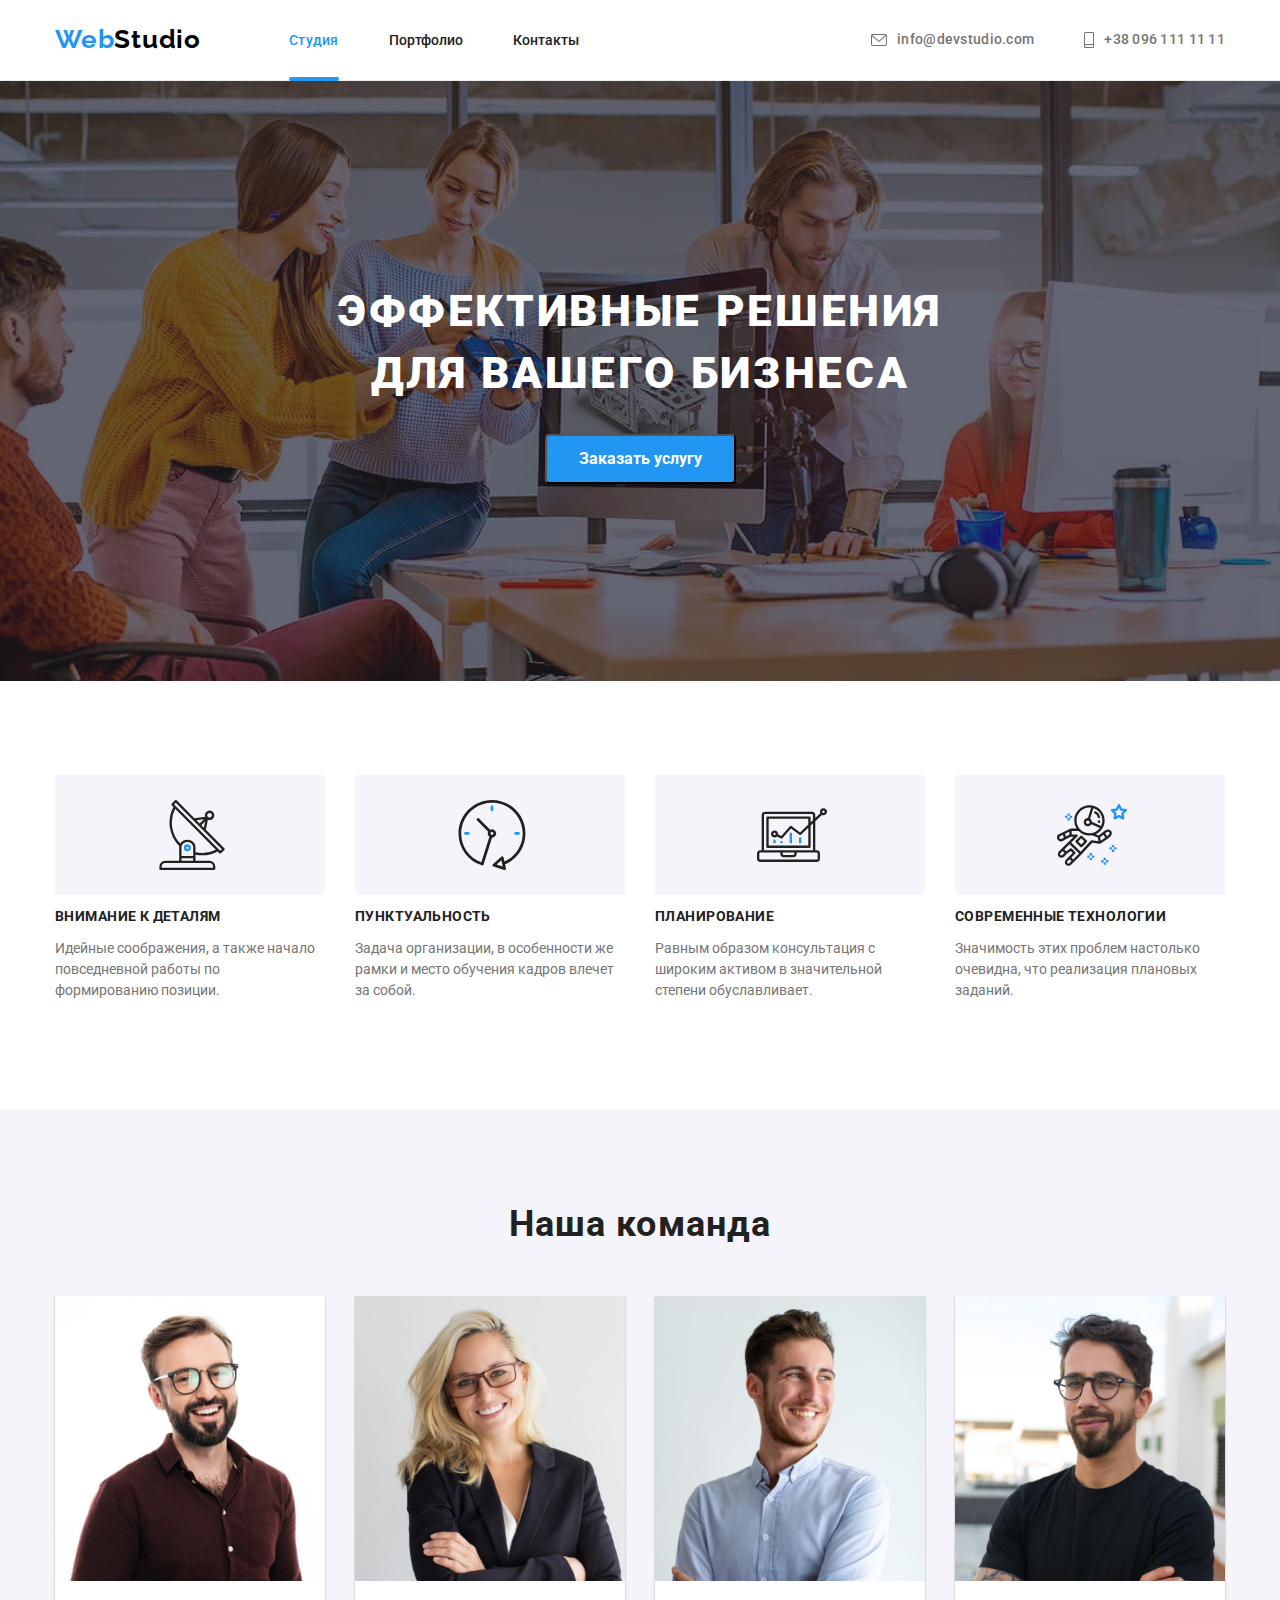
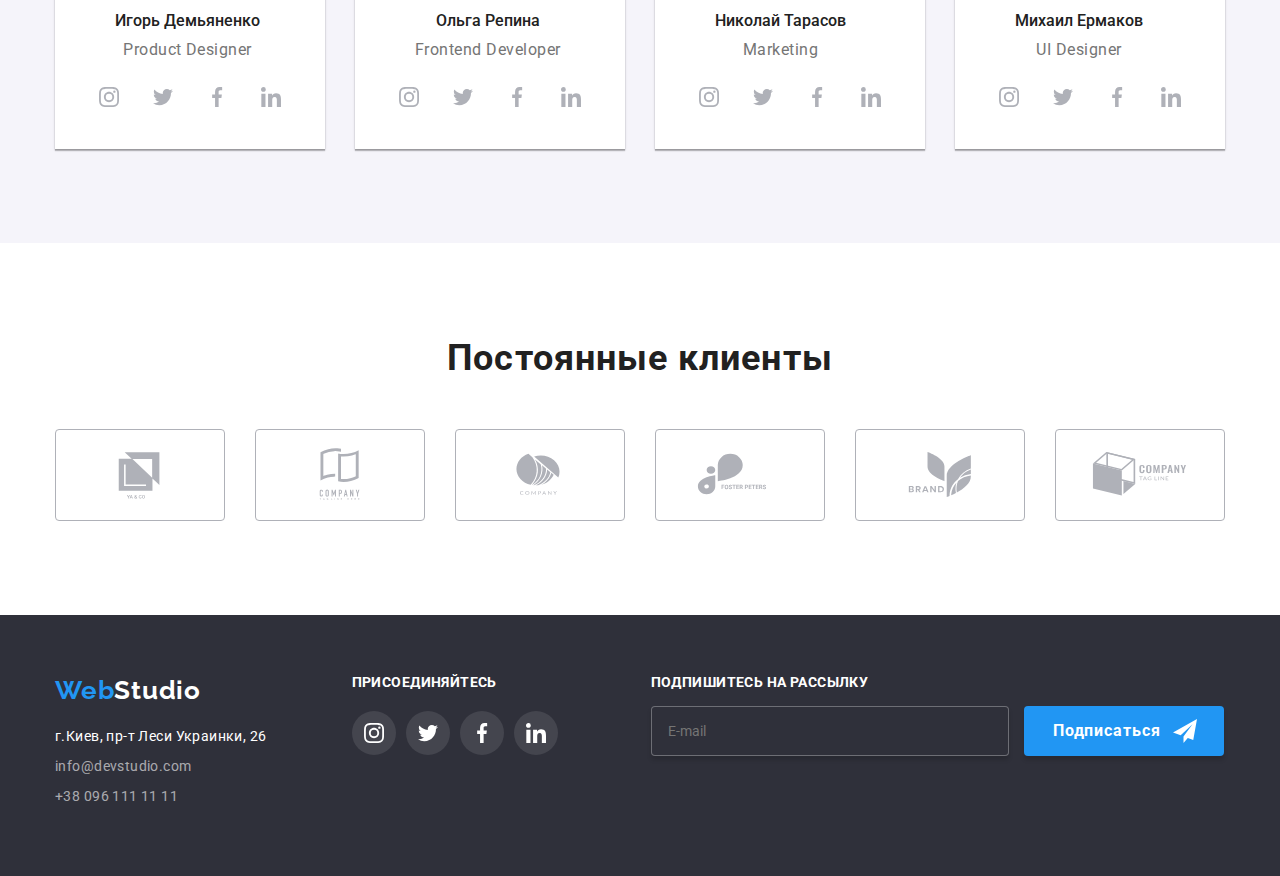
==== commit ad853a17: "upd" ====
--- a/index.html
+++ b/index.html
@@ -189,8 +189,16 @@
           <ul class="team-list">
             <li class="team-list__item">
               <img
-                src="./images/worker1.jpg"
+                srcset="
+                  ./images/worker1mobile1x.jpg  450w,
+                  ./images/worker1mobile2x.jpg  900w
+                  ./images/worker1tablet1x.jpg  354w,
+                  ./images/worker1tablet2x.jpg  708w,
+                  ./images/worker1@1x.jpg       270w,
+                  ./images/worker1@2x.jpg       540w
+                "
                 width="270"
+                src="./images/worker1@1x.jpg"
                 alt="Игорь Демьяненко"
               />
               <div class="worker">
@@ -239,7 +247,19 @@
               </div>
             </li>
             <li class="team-list__item">
-              <img src="./images/worker2.jpg" width="270" alt="Ольга Репина" />
+              <img
+                srcset="
+                  ./images/worker2mobile1x.jpg  450w,
+                  ./images/worker2mobile2x.jpg  900w
+                  ./images/worker2tablet1x.jpg  354w,
+                  ./images/worker2tablet2x.jpg  708w,
+                  ./images/worker2@1x.jpg       270w,
+                  ./images/worker2@2x.jpg       540w
+                "
+                width="270"
+                src="./images/worker2@1x.jpg"
+                alt="Ольга Репина"
+              />
               <div class="worker">
                 <h3 class="worker__name">Ольга Репина</h3>
                 <p class="worker__position">Frontend Developer</p>
@@ -287,8 +307,16 @@
             </li>
             <li class="team-list__item">
               <img
-                src="./images/worker3.jpg"
+                srcset="
+                  ./images/worker3mobile1x.jpg  450w,
+                  ./images/worker3mobile2x.jpg  900w
+                  ./images/worker3tablet1x.jpg  354w,
+                  ./images/worker3tablet2x.jpg  708w,
+                  ./images/worker3@1x.jpg       270w,
+                  ./images/worker3@2x.jpg       540w
+                "
                 width="270"
+                src="./images/worker3@1x.jpg"
                 alt="Николай Тарасов"
               />
               <div class="worker">
@@ -338,8 +366,16 @@
             </li>
             <li class="team-list__item">
               <img
-                src="./images/worker4.jpg"
+                srcset="
+                  ./images/worker4mobile1x.jpg  450w,
+                  ./images/worker4mobile2x.jpg  900w
+                  ./images/worker4tablet1x.jpg  354w,
+                  ./images/worker4tablet2x.jpg  708w,
+                  ./images/worker4@1x.jpg       270w,
+                  ./images/worker4@2x.jpg       540w
+                "
                 width="270"
+                src="./images/worker4@1x.jpg"
                 alt="Михаил Ермаков"
               />
               <div class="worker">
--- a/css/main.min.css
+++ b/css/main.min.css
@@ -1,2 +1,2 @@
-/*! modern-normalize v1.1.0 | MIT License | https://github.com/sindresorhus/modern-normalize */*,::before,::after{-webkit-box-sizing:border-box;box-sizing:border-box}html{line-height:1.15;-webkit-text-size-adjust:100%;-moz-tab-size:4;-o-tab-size:4;tab-size:4}body{margin:0;font-family:system-ui,-apple-system,"Segoe UI",Roboto,Helvetica,Arial,sans-serif,"Apple Color Emoji","Segoe UI Emoji"}hr{height:0;color:inherit}abbr[title]{-webkit-text-decoration:underline dotted;text-decoration:underline dotted}b,strong{font-weight:bolder}code,kbd,samp,pre{font-family:ui-monospace, SFMono-Regular, Consolas, "Liberation Mono", Menlo, monospace;font-size:1em}small{font-size:80%}sub,sup{font-size:75%;line-height:0;position:relative;vertical-align:baseline}sub{bottom:-0.25em}sup{top:-0.5em}table{text-indent:0;border-color:inherit}button,input,optgroup,select,textarea{font-family:inherit;font-size:100%;line-height:1.15;margin:0}button,select{text-transform:none}button,[type="button"],[type="reset"],[type="submit"]{-webkit-appearance:button}::-moz-focus-inner{border-style:none;padding:0}:-moz-focusring{outline:1px dotted ButtonText}:-moz-ui-invalid{box-shadow:none}legend{padding:0}progress{vertical-align:baseline}::-webkit-inner-spin-button,::-webkit-outer-spin-button{height:auto}[type="search"]{-webkit-appearance:textfield;outline-offset:-2px}::-webkit-search-decoration{-webkit-appearance:none}::-webkit-file-upload-button{-webkit-appearance:button;font:inherit}summary{display:list-item}body{font-family:Roboto, sans-serif;font-weight:400;font-size:14px;line-height:1.5;background-color:#ffffff;color:#757575;margin:0}body ul{list-style:none}body a{text-decoration:none}body a:visited{color:#212121}.header{position:relative;width:auto;background-color:#fff;border-bottom:1px solid #ececec}@media screen and (min-width: 768px){.header{position:static}}.header .header__container{padding-left:15px;padding-right:15px;margin:0 auto;display:-webkit-box;display:-ms-flexbox;display:flex;-webkit-box-align:center;-ms-flex-align:center;align-items:center}@media screen and (max-width: 767px){.header .header__container{width:100%}}@media screen and (min-width: 768px){.header .header__container{width:768px}}@media screen and (min-width: 1200px){.header .header__container{-webkit-box-pack:justify;-ms-flex-pack:justify;justify-content:space-between;width:1200px}}.header__logo{display:-webkit-inline-box;display:-ms-inline-flexbox;display:inline-flex}@media screen and (max-width: 767px){.header__logo{padding-top:16px;padding-bottom:16px}}@media screen and (min-width: 768px){.header__logo{padding-top:0;padding-bottom:0}}.web{font-family:Raleway;font-weight:700;font-size:26px;line-height:1.2;letter-spacing:0.03em;color:#2196f3}.studio{font-family:Raleway;font-weight:700;font-size:26px;line-height:1.2;letter-spacing:0.03em;color:#000000}@media screen and (max-width: 767px){.navigation{display:none;position:absolute;left:0;top:100%;width:100%;overflow:hidden;background-color:#fff;padding-left:40px;padding-right:40px;padding-top:43px;padding-bottom:43px;-webkit-box-shadow:0px 4px 8px rgba(0,0,0,0.04),0px 2px 4px rgba(0,0,0,0.08),0px 1px 3px rgba(0,0,0,0.16);box-shadow:0px 4px 8px rgba(0,0,0,0.04),0px 2px 4px rgba(0,0,0,0.08),0px 1px 3px rgba(0,0,0,0.16)}}.navigation.is-open{display:block}.navigation.is-open ~ .menu-button .menu-open{display:none}.navigation.is-open ~ .menu-button .menu-close{display:block}@media screen and (min-width: 768px){.navigation{position:static;display:-webkit-box;display:-ms-flexbox;display:flex;-webkit-box-align:center;-ms-flex-align:center;align-items:center;height:auto;overflow:visible}}@media screen and (min-width: 1200px){.navigation{max-width:1600px;width:1200px}}@media screen and (max-width: 767px){.menu-button{position:absolute;top:22px;right:23px;display:-webkit-inline-box;display:-ms-inline-flexbox;display:inline-flex;-webkit-box-align:center;-ms-flex-align:center;align-items:center;padding:0;margin:0;border:none;background-color:transparent}.menu-button:hover,.menu-button:focus{fill:#2196f3}.menu-button .menu-close{display:none}}@media screen and (min-width: 768px){.menu-button{display:none}}@media screen and (min-width: 768px){.navbar{margin:0;margin-left:-15px;padding:0;display:-webkit-box;display:-ms-flexbox;display:flex;-webkit-box-align:center;-ms-flex-align:center;align-items:center}}@media screen and (min-width: 1200px){.navbar{margin-left:0}}.nav-list{color:#212121;margin:0}.nav-list:hover,.nav-list:focus{color:#2196f3;-webkit-transform:transition;transform:transition}@media screen and (max-width: 767px){.nav-list{display:-webkit-box;display:-ms-flexbox;display:flex;-webkit-box-orient:vertical;-webkit-box-direction:normal;-ms-flex-direction:column;flex-direction:column;margin:0;padding:0}}@media screen and (min-width: 768px){.nav-list{display:-webkit-box;display:-ms-flexbox;display:flex;-webkit-box-align:center;-ms-flex-align:center;align-items:center;margin-left:88px;margin-right:0px;margin-top:0px;margin-bottom:0px;padding-left:0px}}@media screen and (max-width: 767px){.nav-list__item{margin:0}.nav-list__item:not(:last-child){margin-bottom:32px}}@media screen and (min-width: 768px){.nav-list__item{margin-top:0px;margin-bottom:0px}.nav-list__item:not(:last-child){margin-right:50px;margin-bottom:0px}}@media screen and (min-width: 480px){.nav-list__item.current{padding:0}}@media screen and (min-width: 768px){.nav-list__item.current{position:relative;margin-top:0px;margin-bottom:0px;padding:0}}.nav-list__link{color:#212121;-webkit-transition-property:color;transition-property:color;-webkit-transition-duration:250ms;transition-duration:250ms;-webkit-transition-timing-function:cubic-bezier(0.4, 0, 0.2, 1);transition-timing-function:cubic-bezier(0.4, 0, 0.2, 1)}.nav-list__link:hover,.nav-list__link:focus{color:#2196f3;-webkit-transform:color;transform:color}@media screen and (max-width: 767px){.nav-list__link.current::after{display:none}}@media screen and (min-width: 768px){.nav-list__link.current::after{position:absolute;left:0;bottom:-1.3px;content:"";width:100%;height:4px;background-color:#2196f3;border-radius:4px}}@media screen and (max-width: 767px){.nav-list__link{font-size:40px;font-style:normal;font-weight:500;line-height:1.2;letter-spacing:0.02em;text-align:left}}@media screen and (min-width: 768px){.nav-list__link{font-size:14px;line-height:1.1;padding-top:32px;padding-bottom:32px;text-align:center}}.nav-list__link.current{color:#2196f3}@media screen and (min-width: 480px){.nav-list__link.current{font-size:40px;line-height:1.2;letter-spacing:0.02em;text-align:left}}@media screen and (min-width: 768px){.nav-list__link.current{position:relative;font-size:14px;line-height:1.1;letter-spacing:0.02em;font-weight:500;padding-top:32px;padding-bottom:32px}}@media screen and (max-width: 767px){.contacts-bar{display:-webkit-box;display:-ms-flexbox;display:flex;-webkit-box-orient:vertical;-webkit-box-direction:reverse;-ms-flex-direction:column-reverse;flex-direction:column-reverse;padding:0;margin:0;margin-top:170px;margin-bottom:-30px}}@media screen and (min-width: 768px){.contacts-bar{display:inline;padding:0;padding-top:13px;padding-bottom:13px;padding-left:0px;margin:0;margin-left:40px}}@media screen and (min-width: 1200px){.contacts-bar{display:-webkit-box;display:-ms-flexbox;display:flex;margin-left:auto;-webkit-box-align:center;-ms-flex-align:center;align-items:center;padding:0;padding-left:0px;margin-bottom:0px;margin-top:0px}}.contacts-bar__item{margin:0}@media screen and (max-width: 767px){.contacts-bar__item{margin-top:auto}.contacts-bar__item:first-child{margin-bottom:64px;font-size:24px}.contacts-bar__item:last-child{font-size:34px;font-weight:500;line-height:1.2;letter-spacing:0.02em;text-align:left}.contacts-bar__item:last-of-type .contacts-bar__link{color:#2196f3}}@media screen and (min-width: 768px){.contacts-bar__item{margin-left:auto;margin-bottom:10px}.contacts-bar__item:last-child{margin-bottom:0px}}@media screen and (min-width: 1200px){.contacts-bar__item{margin-right:50px;margin-top:0px;margin-bottom:0px}.contacts-bar__item:nth-child(2){padding-right:0px;margin-right:0px}}.contacts-bar__link{color:#757575;-webkit-transition-property:color;transition-property:color;-webkit-transition-duration:250ms;transition-duration:250ms;-webkit-transition-timing-function:cubic-bezier(0.4, 0, 0.2, 1);transition-timing-function:cubic-bezier(0.4, 0, 0.2, 1)}@media screen and (max-width: 767px){.contacts-bar__link{display:block;padding:0;padding-top:16px}}@media screen and (min-width: 768px){.contacts-bar__link{display:inline}}@media screen and (min-width: 1200px){.contacts-bar__link{display:-webkit-box;display:-ms-flexbox;display:flex;-webkit-box-align:center;-ms-flex-align:center;align-items:center;text-decoration:none;font-family:inherit;font-weight:500;line-height:1.1;letter-spacing:0.02em;text-align:left;font-size:14px;padding:0;padding-top:32px;padding-bottom:32px}}.contacts-bar__link:hover,.contacts-bar__link:focus{color:#2196f3;-webkit-transform:color;transform:color}.contacts-bar__link:visited{color:#757575;text-decoration:none}.icon-envelope{margin-right:10px;fill:currentColor}@media screen and (max-width: 767px){.icon-envelope{display:none}}.icon-smartphone{margin-right:10px;fill:currentColor}@media screen and (max-width: 767px){.icon-smartphone{display:none}}.additional-list{margin:0;padding:0}@media screen and (max-width: 767px){.additional-list{display:-webkit-box;display:-ms-flexbox;display:flex;-ms-flex-wrap:wrap;flex-wrap:wrap;-webkit-box-align:center;-ms-flex-align:center;align-items:center}}@media screen and (min-width: 768px){.additional-list{display:none}}.additional-list__item{padding-right:10px;border-right:1px solid rgba(33,33,33,0.2)}.additional-list__item:last-child{padding:0;border:none}.additional-list__item:not(:first-child){margin-left:10px}.additional-list__link{color:#2196f3;font-family:Roboto;font-size:14px;font-style:normal;font-weight:500;line-height:1.2;letter-spacing:0.02em;text-align:left}@media screen and (max-width: 767px){.hero{height:400px;margin-left:auto;margin-right:auto;padding:118px 60px;background-color:#2f303a;background-image:-webkit-gradient(linear, left top, right top, from(rgba(47,48,58,0.4)), to(rgba(47,48,58,0.4))),url(../../images/background_mobile1x.jpg);background-image:linear-gradient(to right, rgba(47,48,58,0.4), rgba(47,48,58,0.4)),url(../../images/background_mobile1x.jpg);background-repeat:no-repeat;background-position:center;background-size:cover;-o-object-fit:cover;object-fit:cover}}@media screen and (max-width: 767px) and (min-device-pixel-ratio: 2), screen and (max-width: 767px) and (-webkit-min-device-pixel-ratio: 2), screen and (max-width: 767px) and (min-resolution: 192dpi), screen and (max-width: 767px) and (min-resolution: 2dppx){.hero{background-image:-webkit-gradient(linear, left top, right top, from(rgba(47,48,58,0.4)), to(rgba(47,48,58,0.4))),url(../../images/background_mobile2x.jpg);background-image:linear-gradient(to right, rgba(47,48,58,0.4), rgba(47,48,58,0.4)),url(../../images/background_mobile2x.jpg);background-repeat:no-repeat;background-position:center;-o-object-fit:cover;object-fit:cover}}@media screen and (min-width: 768px){.hero{height:400px;margin-left:auto;margin-right:auto;padding:118px 204px;background-color:#2f303a;background-image:-webkit-gradient(linear, left top, right top, from(rgba(47,48,58,0.4)), to(rgba(47,48,58,0.4))),url(../../images/background_tablet1x.jpg);background-image:linear-gradient(to right, rgba(47,48,58,0.4), rgba(47,48,58,0.4)),url(../../images/background_tablet1x.jpg);background-repeat:no-repeat;background-position:center;background-size:cover;-o-object-fit:cover;object-fit:cover}}@media screen and (min-width: 768px) and (min-device-pixel-ratio: 2), screen and (min-width: 768px) and (-webkit-min-device-pixel-ratio: 2), screen and (min-width: 768px) and (min-resolution: 192dpi), screen and (min-width: 768px) and (min-resolution: 2dppx){.hero{background-image:-webkit-gradient(linear, left top, right top, from(rgba(47,48,58,0.4)), to(rgba(47,48,58,0.4))),url(../../images/background_tablet2x.jpg);background-image:linear-gradient(to right, rgba(47,48,58,0.4), rgba(47,48,58,0.4)),url(../../images/background_tablet2x.jpg);background-repeat:no-repeat;background-position:center;-o-object-fit:cover;object-fit:cover}}@media screen and (min-width: 1200px){.hero{max-width:1600px;height:600px;margin-left:auto;margin-right:auto;padding-top:200px;padding-bottom:200px;background-color:#2f303a;background-image:-webkit-gradient(linear, left top, right top, from(rgba(47,48,58,0.4)), to(rgba(47,48,58,0.4))),url(../images/bkgimg.jpg);background-image:linear-gradient(to right, rgba(47,48,58,0.4), rgba(47,48,58,0.4)),url(../images/bkgimg.jpg);background-repeat:no-repeat;background-position:center;-o-object-fit:cover;object-fit:cover}}.hero__title{padding-bottom:30px;margin:0;font-family:inherit;font-style:normal;text-align:center;font-weight:900;text-transform:uppercase;color:#fff}@media screen and (max-width: 767px){.hero__title{font-size:26px;line-height:1.6;letter-spacing:0.06em}}@media screen and (min-width: 768px){.hero__title{font-size:26px;line-height:1.6;letter-spacing:0.06em}}@media screen and (min-width: 1200px){.hero__title{font-size:44px;line-height:1.4;letter-spacing:0.06em}}.hero__button{font-family:inherit;font-weight:700;font-style:normal;font-size:16px;line-height:1.6;background-color:#2196f3;color:#fff;display:block;margin-left:auto;margin-right:auto;margin-bottom:0;margin-top:0;border-radius:4px;-webkit-box-shadow:0px 4px 4px 0px rgba(0,0,0,0.15);box-shadow:0px 4px 4px 0px rgba(0,0,0,0.15);padding-left:32px;padding-right:32px;padding-top:10px;padding-bottom:10px;cursor:pointer}.backdrop{position:fixed;top:0;left:0;width:100%;height:100%;background-color:rgba(0,0,0,0.2);opacity:1;-webkit-transition-property:opacity;transition-property:opacity;-webkit-transition-duration:250ms;transition-duration:250ms;-webkit-transition-timing-function:cubic-bezier(0.4, 0, 0.2, 1);transition-timing-function:cubic-bezier(0.4, 0, 0.2, 1)}.backdrop.is-hidden{opacity:0;pointer-events:none}.backdrop.is-hidden .modal{-webkit-transform:scale(0.5) translate(-50%, -50%);transform:scale(0.5) translate(-50%, -50%)}.modal{position:absolute;top:50%;left:50%;z-index:1000;overflow:hidden;max-width:528px;min-height:581px;background-color:#fff;-webkit-transform:scale(1) translate(-50%, -50%);transform:scale(1) translate(-50%, -50%);-webkit-transition:-webkit-transform 250ms cubic-bezier(0.4, 0, 0.2, 1);transition:-webkit-transform 250ms cubic-bezier(0.4, 0, 0.2, 1);transition:transform 250ms cubic-bezier(0.4, 0, 0.2, 1);transition:transform 250ms cubic-bezier(0.4, 0, 0.2, 1), -webkit-transform 250ms cubic-bezier(0.4, 0, 0.2, 1);-webkit-box-shadow:0px 2px 1px 0px rgba(0,0,0,0.2),0px 1px 1px 0px rgba(0,0,0,0.14),0px 1px 3px 0px rgba(0,0,0,0.12);box-shadow:0px 2px 1px 0px rgba(0,0,0,0.2),0px 1px 1px 0px rgba(0,0,0,0.14),0px 1px 3px 0px rgba(0,0,0,0.12);border-radius:4px}.modal__button{position:absolute;top:8px;right:8px;padding:0;width:30px;height:30px;display:-webkit-box;display:-ms-flexbox;display:flex;-webkit-box-pack:center;-ms-flex-pack:center;justify-content:center;-webkit-box-align:center;-ms-flex-align:center;align-items:center;border-radius:50%;border:1px solid rgba(0,0,0,0.1);fill:#000000;color:#000000;background-color:transparent;-webkit-transition:fill 250ms cubic-bezier(0.4, 0, 0.2, 1),color 250ms cubic-bezier(0.4, 0, 0.2, 1);transition:fill 250ms cubic-bezier(0.4, 0, 0.2, 1),color 250ms cubic-bezier(0.4, 0, 0.2, 1);cursor:pointer}.modal__button:hover,.modal__button:focus,.modal__button:active{fill:#2196f3;color:#2196f3;-webkit-transform:transition;transform:transition}.modal-form__container{display:-webkit-box;display:-ms-flexbox;display:flex;-webkit-box-orient:vertical;-webkit-box-direction:normal;-ms-flex-direction:column;flex-direction:column;max-width:528px;min-height:581px;padding:40px;margin:0}.modal-form__title{font-family:inherit;font-size:20px;font-weight:700;line-height:1.1;letter-spacing:0.03em;text-align:center;color:#212121;margin:0;margin-bottom:12px}.form-field{display:block;position:relative;font-family:inherit;font-size:12px;font-weight:400;line-height:1.1;letter-spacing:0.01em;text-align:left;margin-bottom:28px}.form-field:nth-child(5){margin-bottom:0}.form-field__input{position:relative;width:448px;height:40px;padding-left:42px;margin-top:4px;border-radius:4px;border:1px solid rgba(33,33,33,0.2);-webkit-transition:border 250ms cubic-bezier(0.4, 0, 0.2, 1);transition:border 250ms cubic-bezier(0.4, 0, 0.2, 1);font-family:inherit;font-size:14px;font-weight:400;line-height:1.1;letter-spacing:0.01em;text-align:left;color:#212121;cursor:pointer}.form-field__input:hover,.form-field__input:focus{border:1px solid #2196f3;outline:none}.form-field__label-name{color:#757575;font-family:inherit;font-size:12px;font-weight:400;line-height:1.1;letter-spacing:0.01em;text-align:left}.form-field__label-icon{position:absolute;left:12px;top:30px;fill:#212121;-webkit-transition-property:fill;transition-property:fill;-webkit-transition-duration:250ms;transition-duration:250ms;-webkit-transition-timing-function:cubic-bezier(0.4, 0, 0.2, 1);transition-timing-function:cubic-bezier(0.4, 0, 0.2, 1)}.form-field__input:focus ~ .form-field__label-icon,.form-field__input:hover ~ .form-field__label-icon{fill:#2196f3}.form-field__text-input{margin-top:4px;padding-top:12px;padding-left:12px;width:448px;height:120px;resize:none;border:1px solid rgba(33,33,33,0.2);border-radius:4px;-webkit-transition-property:border;transition-property:border;-webkit-transition-duration:250ms;transition-duration:250ms;-webkit-transition-timing-function:cubic-bezier(0.4, 0, 0.2, 1);transition-timing-function:cubic-bezier(0.4, 0, 0.2, 1);font-family:inherit;font-size:14px;font-weight:400;line-height:1.1;letter-spacing:0.01em;text-align:left;color:#212121;cursor:pointer}.form-field__text-input::-webkit-input-placeholder{color:rgba(117,117,117,0.5);font-family:inherit;font-size:12px;font-weight:400;line-height:1.1;letter-spacing:0.01em;text-align:left}.form-field__text-input:-ms-input-placeholder{color:rgba(117,117,117,0.5);font-family:inherit;font-size:12px;font-weight:400;line-height:1.1;letter-spacing:0.01em;text-align:left}.form-field__text-input::-ms-input-placeholder{color:rgba(117,117,117,0.5);font-family:inherit;font-size:12px;font-weight:400;line-height:1.1;letter-spacing:0.01em;text-align:left}.form-field__text-input::placeholder{color:rgba(117,117,117,0.5);font-family:inherit;font-size:12px;font-weight:400;line-height:1.1;letter-spacing:0.01em;text-align:left}.form-field__text-input:hover,.form-field__text-input:focus{border-color:#2196f3;outline:none}.field-checkbox{position:relative;display:-webkit-box;display:-ms-flexbox;display:flex;-webkit-box-align:center;-ms-flex-align:center;align-items:center;font-family:Roboto;font-size:14px;font-style:normal;font-weight:400;line-height:1.5;letter-spacing:0.03em;text-align:left;margin-top:20px;margin-bottom:30px}.field-checkbox__browser{position:absolute;width:1px;height:1px;margin:-1px;border:0;padding:0;clip:rect(0 0 0 0);overflow:hidden}.field-checkbox__custom{position:absolute;left:10px;top:3px;border:2px solid #212121;border-radius:2px;width:16px;height:15px;margin-right:7px;cursor:pointer;-webkit-transition-property:border-color, fill;transition-property:border-color, fill;-webkit-transition-duration:250ms;transition-duration:250ms;-webkit-transition-timing-function:cubic-bezier(0.4, 0, 0.2, 1);transition-timing-function:cubic-bezier(0.4, 0, 0.2, 1)}.field-checkbox__custom:hover,.field-checkbox__custom:focus{border-color:#2196f3;-webkit-transform:transition;transform:transition}.field-checkbox__browser:checked+.field-checkbox__custom{background-image:url(../images/check.svg);background-position:center;background-repeat:no-repeat;background-origin:border-box;background-size:cover;-o-object-fit:fill;object-fit:fill;border-color:#2196f3;fill:#2196f3}.field-checkbox__agreement{display:inline-block;margin:0;padding:0;margin-left:36px;color:#757575}.field-checkbox__policy-agreement{text-decoration:underline;color:#2196f3}.field-checkbox__policy-agreement:visited{color:#2196f3}.modal-form__submit-button{display:block;font-family:inherit;font-size:16px;font-weight:700;line-height:1.9;letter-spacing:0.06em;text-align:center;padding-top:10px;padding-bottom:10px;padding-left:55px;padding-right:55px;background-color:#2196f3;color:#fff;-webkit-box-shadow:0px 4px 4px 0px rgba(0,0,0,0.15);box-shadow:0px 4px 4px 0px rgba(0,0,0,0.15);border-radius:4px;border:none;margin-left:auto;margin-right:auto}@media screen and (max-width: 767px){.section{padding-top:60px;padding-bottom:60px}}@media screen and (min-width: 768px){.section{padding-top:60px;padding-bottom:60px}}@media screen and (min-width: 1200px){.section{padding-top:94px;padding-bottom:94px}}.section__container{display:-webkit-box;display:-ms-flexbox;display:flex;padding-left:15px;padding-right:15px;margin:0 auto}@media screen and (max-width: 767px){.section__container{width:100%}}@media screen and (min-width: 768px){.section__container{width:768px}}@media screen and (min-width: 1200px){.section__container{-webkit-box-pack:justify;-ms-flex-pack:justify;justify-content:space-between;width:1200px}}.advantages{display:-webkit-box;display:-ms-flexbox;display:flex;-ms-flex-wrap:wrap;flex-wrap:wrap;margin:0 auto;padding:0}@media screen and (max-width: 767px){.advantages{-webkit-box-orient:vertical;-webkit-box-direction:normal;-ms-flex-direction:column;flex-direction:column;-webkit-box-align:center;-ms-flex-align:center;align-items:center}}@media screen and (min-width: 768px){.advantages{-webkit-box-orient:unset;-webkit-box-direction:unset;-ms-flex-direction:unset;flex-direction:unset}}@media screen and (max-width: 767px){.advantages__item{width:450px;margin:0 auto;margin-bottom:30px}.advantages__item:last-child{margin-bottom:0px}}@media screen and (min-width: 768px){.advantages__item{width:354px;margin-right:30px}.advantages__item:nth-child(2n){margin-right:0px}}@media screen and (min-width: 1200px){.advantages__item{width:270px;margin-right:30px}.advantages__item:nth-child(2n){margin-right:30px}.advantages__item:last-child{margin-right:0px}}.advantages__logo{height:120px;padding-top:25px;padding-bottom:25px;border-radius:4px}@media screen and (max-width: 767px){.advantages__logo{max-width:450px;padding-left:192px;padding-right:192px;padding-top:25px;padding-bottom:25px;background-color:#f5f4fa}}@media screen and (min-width: 768px){.advantages__logo{width:354px;padding-left:144px;padding-right:144px;padding-top:25px;padding-bottom:25px;background-color:#f5f4fa}}@media screen and (min-width: 1200px){.advantages__logo{width:270px;height:120px;padding-left:102px;padding-right:102px;background-color:#f5f4fa}}.advantages__title{font-style:700;text-transform:uppercase;font-size:14px;letter-spacing:0.03em;line-height:1.1;color:#212121}.advantages__text{color:#757575}.section.shortened{padding-top:0;padding-bottom:94px}@media screen and (max-width: 767px){.section.shortened{display:none}}.section__title{font-size:36px;font-weight:700;line-height:1.17;letter-spacing:0.03em;text-align:center;color:#212121}.examples{display:-webkit-box;display:-ms-flexbox;display:flex;-ms-flex-wrap:wrap;flex-wrap:wrap;-webkit-box-pack:center;-ms-flex-pack:center;justify-content:center;margin-top:0;margin-bottom:0;padding:0}.examples__item{position:relative;margin-right:30px}.examples__item:nth-child(3){margin-right:0px}.examples__image{display:block}.examples__discription{position:absolute;left:0;bottom:0;display:-webkit-box;display:-ms-flexbox;display:flex;-webkit-box-align:center;-ms-flex-align:center;align-items:center;-webkit-box-pack:center;-ms-flex-pack:center;justify-content:center;width:100%;height:70px;margin:0;padding:0;font-size:14px;font-style:normal;font-weight:700;line-height:1.1;letter-spacing:0.03em;text-align:center;text-transform:uppercase;color:#fff;background-color:rgba(47,48,58,0.8)}.section.darken{background-color:#f5f4fa;padding-top:60px;padding-bottom:60px}@media screen and (min-width: 1200px){.section.darken{padding-top:94px;padding-bottom:94px}}.section__title{margin-top:0px}@media screen and (max-width: 767px){.section__title{font-size:28px;margin-bottom:30px}}@media screen and (min-width: 768px){.section__title{font-size:28px;margin-bottom:30px}}@media screen and (min-width: 1200px){.section__title{font-size:36px;margin-bottom:50px}}.team-list{display:-webkit-box;display:-ms-flexbox;display:flex;margin-top:0px;margin-bottom:0px;padding-left:0px}@media screen and (max-width: 767px){.team-list{-webkit-box-orient:vertical;-webkit-box-direction:normal;-ms-flex-direction:column;flex-direction:column}}@media screen and (min-width: 768px){.team-list{-webkit-box-orient:unset;-webkit-box-direction:unset;-ms-flex-direction:unset;flex-direction:unset}}@media screen and (min-width: 1200px){.team-list{-ms-flex-wrap:wrap;flex-wrap:wrap;-webkit-box-orient:unset;-webkit-box-direction:unset;-ms-flex-direction:unset;flex-direction:unset;-webkit-box-pack:center;-ms-flex-pack:center;justify-content:center}}.team-list__item{text-align:center}@media screen and (max-width: 767px){.team-list__item{margin:0;margin-bottom:30px}.team-list__item:last-child{margin-bottom:0px}}@media screen and (min-width: 768px){.team-list__item{width:calc(100% - 2 * 30px)/2;display:-webkit-box;display:-ms-flexbox;display:flex;-ms-flex-wrap:wrap;flex-wrap:wrap;margin:0;margin-right:15px;margin-left:15px}}@media screen and (min-width: 1200px){.team-list__item{margin-right:30px;-webkit-box-shadow:0px 2px 1px 0px #00000033, 0px 1px 1px 0px #00000024, 0px 1px 3px 0px #0000001f;box-shadow:0px 2px 1px 0px #00000033, 0px 1px 1px 0px #00000024, 0px 1px 3px 0px #0000001f;background-color:#fff}.team-list__item:nth-child(4){margin-right:0px}}.worker{padding-top:30px;padding-bottom:16px;padding-left:60px;padding-right:59px}.examples .works-examples,.team .team-title{font-size:36px;font-weight:700;line-height:1.17;letter-spacing:0.03em;text-align:center;color:#212121}.worker__name{font-family:inherit;font-weight:500;font-size:16px;line-height:1.2;color:#212121;margin:0px;margin-bottom:10px}.worker__position{font-family:inherit;line-height:1.2;letter-spacing:0.03em;font-size:16px;color:#757575;margin:0px}.social-block{width:auto;padding-bottom:30px;margin:0 auto;display:-webkit-box;display:-ms-flexbox;display:flex;-webkit-box-pack:center;-ms-flex-pack:center;justify-content:center}.social-list{display:-webkit-box;display:-ms-flexbox;display:flex;-webkit-box-pack:center;-ms-flex-pack:center;justify-content:center;-webkit-box-align:center;-ms-flex-align:center;align-items:center;padding:0px}.social-list__item{display:-webkit-box;display:-ms-flexbox;display:flex;-webkit-box-pack:center;-ms-flex-pack:center;justify-content:center;-webkit-box-align:center;-ms-flex-align:center;align-items:center;margin-right:10px}.social-list__item:last-child{margin-right:0px}.social-container{padding-left:0px;margin:0;display:-webkit-box;display:-ms-flexbox;display:flex;-webkit-box-pack:center;-ms-flex-pack:center;justify-content:center;-webkit-box-align:center;-ms-flex-align:center;align-items:center}.social-container__link{display:-webkit-box;display:-ms-flexbox;display:flex;-webkit-box-pack:center;-ms-flex-pack:center;justify-content:center;-webkit-box-align:center;-ms-flex-align:center;align-items:center;width:44px;height:44px;border-radius:50%;fill:#afb1b8;-webkit-transition-property:fill, background-color;transition-property:fill, background-color;-webkit-transition-duration:250ms;transition-duration:250ms;-webkit-transition-timing-function:cubic-bezier(0.4, 0, 0.2, 1);transition-timing-function:cubic-bezier(0.4, 0, 0.2, 1)}.social-container__link:hover,.social-container__link:focus{fill:#fff;background-color:#2196f3;-webkit-transform:transition;transform:transition}.clients-list{display:-webkit-box;display:-ms-flexbox;display:flex;-ms-flex-wrap:wrap;flex-wrap:wrap;-webkit-box-align:center;-ms-flex-align:center;align-items:center;-webkit-box-pack:center;-ms-flex-pack:center;justify-content:center;padding:0px;margin-top:0px;margin-bottom:0px}.clients-list__item{margin-right:30px}.clients-list__item:last-child{margin-right:0px}.clients-list__logo{display:-webkit-box;display:-ms-flexbox;display:flex;-webkit-box-pack:center;-ms-flex-pack:center;justify-content:center;-webkit-box-align:center;-ms-flex-align:center;align-items:center;width:170px;height:92px;border:1px solid #afb1b8;border-radius:4px;fill:#afb1b8;-webkit-transition-property:fill, background-color, border-color;transition-property:fill, background-color, border-color;-webkit-transition-duration:250ms;transition-duration:250ms;-webkit-transition-timing-function:cubic-bezier(0.4, 0, 0.2, 1);transition-timing-function:cubic-bezier(0.4, 0, 0.2, 1)}.clients-list__logo:hover,.clients-list__logo:focus{fill:#2196f3;border-color:#2196f3;background-color:#fff;-webkit-transform:transition;transform:transition}.footer{background-color:#2f303a;padding-top:60px;padding-bottom:60px}.footer-logo .studio-lighten{font-family:Raleway;font-weight:700;font-size:26px;line-height:1.2;letter-spacing:0.03em;color:#ffffff}.addres-block{display:inline;width:auto;padding:0;padding-right:15px;margin:0}.adress{font-style:normal;margin:0;padding-left:0px}.adress__physical-adress{font-family:inherit;line-height:1.5;text-align:left;letter-spacing:0.03em;font-size:14px;color:#ffffff;padding-top:20px;padding-bottom:9px}.adress__item{padding-bottom:9px}.address__link{font-family:inherit;font-size:14px;line-height:1.5;letter-spacing:0.03em;text-align:left;text-decoration:none;color:rgba(255,255,255,0.6);-webkit-transition-property:color;transition-property:color;-webkit-transition-duration:250ms;transition-duration:250ms;-webkit-transition-timing-function:cubic-bezier(0.4, 0, 0.2, 1);transition-timing-function:cubic-bezier(0.4, 0, 0.2, 1)}.address__link:hover,.address__link:focus{color:#2196f3;-webkit-transform:transition;transform:transition}.sign-block{width:auto;margin-left:70px;margin-right:93px;display:block;-webkit-box-pack:center;-ms-flex-pack:center;justify-content:center}.sign-block__title{display:block;font-family:Roboto;text-transform:uppercase;font-size:14px;font-style:normal;font-weight:700;line-height:1.1;letter-spacing:0.03em;text-align:left;color:#fff;margin:0px;padding:0px;margin-bottom:20px}.sign-list{display:-webkit-box;display:-ms-flexbox;display:flex;padding:0px;margin:0px}.sign-list__item{margin-right:10px;width:44px;height:44px;border-radius:50%;-webkit-box-align:center;-ms-flex-align:center;align-items:center;background-color:rgba(255,255,255,0.1)}.sign-list__item:last-child{margin-right:0px}.sign-list__link{display:-webkit-box;display:-ms-flexbox;display:flex;-webkit-box-pack:center;-ms-flex-pack:center;justify-content:center;-webkit-box-align:center;-ms-flex-align:center;align-items:center;fill:#fff;padding:0px;margin:0px;width:44px;height:44px;border-radius:50%;-webkit-transition-property:background-color;transition-property:background-color;-webkit-transition-duration:250ms;transition-duration:250ms;-webkit-transition-timing-function:cubic-bezier(0.4, 0, 0.2, 1);transition-timing-function:cubic-bezier(0.4, 0, 0.2, 1)}.sign-list__link:hover,.sign-list__link:focus{fill:#fff;background-color:#2196f3;-webkit-transform:transition;transform:transition}.sign-container{width:auto;margin-left:0px;margin-right:auto;display:block;-webkit-box-pack:center;-ms-flex-pack:center;justify-content:center;-webkit-box-align:center;-ms-flex-align:center;align-items:center}.sign-title{display:block;font-family:inherit;text-transform:uppercase;font-size:14px;font-weight:700;line-height:1.1;letter-spacing:0.03em;text-align:left;color:#fff;margin:0px;padding:0px;margin-bottom:15px}.sign-form{position:relative;-webkit-box-align:center;-ms-flex-align:center;align-items:center}.sign-form__input{position:relative;margin-right:12px;padding-left:16px;width:358px;height:50px;border-radius:4px;border:1px solid rgba(255,255,255,0.3);background-color:#2f303a;color:#fff;-webkit-box-shadow:0px 4px 4px 0px rgba(0,0,0,0.15);box-shadow:0px 4px 4px 0px rgba(0,0,0,0.15);-webkit-transition:border 250ms cubic-bezier(0.4, 0, 0.2, 1);transition:border 250ms cubic-bezier(0.4, 0, 0.2, 1);cursor:pointer}.sign-form__input:hover,.sign-form__input:focus{border:1px solid #2196f3;outline:none}.sign-form__button{position:relative;width:200px;height:50px;margin:0;padding-left:29px;padding-top:10px;padding-bottom:10px;padding-right:28px;background-color:#2196f3;color:#fff;font-family:inherit;font-size:16px;font-weight:700;line-height:1.9;letter-spacing:0.06em;text-align:left;border-radius:4px;border:none;-webkit-box-shadow:0px 4px 4px 0px rgba(0,0,0,0.15);box-shadow:0px 4px 4px 0px rgba(0,0,0,0.15)}.sign-form__button:hover,.sign-form__button:focus{outline:none}.sign-form__button .icon-send{position:absolute;right:15px;top:50%;-webkit-transform:translate(-50%, -50%);transform:translate(-50%, -50%);fill:#fff}.gallery__container{width:1200px;padding-left:15px;padding-right:15px;margin:0 auto}.filter{display:-webkit-box;display:-ms-flexbox;display:flex;-webkit-box-pack:center;-ms-flex-pack:center;justify-content:center;padding-bottom:50px;width:1200px;margin:0 auto}.filter__buttons{display:-webkit-box;display:-ms-flexbox;display:flex;margin:0px;padding-top:0px;padding-bottom:0px;padding-left:0px;padding-right:0px}.filter__button{margin-right:8px}.filter__button:last-child{margin-right:0px}.filter__radiobutton{font-family:inherit;font-size:16px;font-style:normal;font-weight:500;line-height:1.62;letter-spacing:0.03em;text-align:center;margin:0;padding-left:22px;padding-right:22px;padding-top:6px;padding-bottom:6px;border-radius:4px;border-width:2px;border-style:hidden;border-color:#f5f4fa;background-color:#f5f4fa;cursor:pointer;-webkit-transition-property:color, background-color, -webkit-box-shadow;transition-property:color, background-color, -webkit-box-shadow;transition-property:color, background-color, box-shadow;transition-property:color, background-color, box-shadow, -webkit-box-shadow;-webkit-transition-duration:250ms;transition-duration:250ms;-webkit-transition-timing-function:cubic-bezier(0.4, 0, 0.2, 1);transition-timing-function:cubic-bezier(0.4, 0, 0.2, 1)}.filter__radiobutton:active,.filter__radiobutton:hover,.filter__radiobutton:focus{-webkit-box-shadow:0px 2px 2px 0px rgba(0,0,0,0.12),0px 1px 2px 0px rgba(0,0,0,0.08),0px 3px 1px 0px rgba(0,0,0,0.1);box-shadow:0px 2px 2px 0px rgba(0,0,0,0.12),0px 1px 2px 0px rgba(0,0,0,0.08),0px 3px 1px 0px rgba(0,0,0,0.1);color:#fff;background-color:#2196f3;-webkit-transform:transition;transform:transition}.projects{display:-webkit-box;display:-ms-flexbox;display:flex;-webkit-box-pack:justify;-ms-flex-pack:justify;justify-content:space-between;width:1200px;margin:0 auto}.projects-list{display:-webkit-box;display:-ms-flexbox;display:flex;-ms-flex-wrap:wrap;flex-wrap:wrap;width:1200px;padding-left:0px;margin-top:0px}.projects-list__item{position:relative;margin-right:30px;margin-bottom:30px;border:1px solid #eee;-webkit-box-shadow:none;box-shadow:none}.projects-list__item:nth-last-child(-n+3){margin-bottom:0px}.projects-list__item:nth-child(3n+3){margin-right:0px}.project-thumb{position:relative;overflow:hidden}.project-thumb__image{display:block}.project-thumb__overlay{position:absolute;top:0;left:0;width:100%;height:100%;background-color:rgba(33,150,243,0.9);opacity:0;-webkit-transform:translateY(100%);transform:translateY(100%);-webkit-transition:opacity 250ms cubic-bezier(0.4, 0, 0.2, 1),-webkit-transform 250ms cubic-bezier(0.4, 0, 0.2, 1);transition:opacity 250ms cubic-bezier(0.4, 0, 0.2, 1),-webkit-transform 250ms cubic-bezier(0.4, 0, 0.2, 1);transition:transform 250ms cubic-bezier(0.4, 0, 0.2, 1),opacity 250ms cubic-bezier(0.4, 0, 0.2, 1);transition:transform 250ms cubic-bezier(0.4, 0, 0.2, 1),opacity 250ms cubic-bezier(0.4, 0, 0.2, 1),-webkit-transform 250ms cubic-bezier(0.4, 0, 0.2, 1)}.project-list__link{display:block;text-decoration:none;color:inherit;-webkit-transition-property:-webkit-box-shadow;transition-property:-webkit-box-shadow;transition-property:box-shadow;transition-property:box-shadow, -webkit-box-shadow;-webkit-transition-duration:250ms;transition-duration:250ms;-webkit-transition-timing-function:cubic-bezier(0.4, 0, 0.2, 1);transition-timing-function:cubic-bezier(0.4, 0, 0.2, 1)}.project-list__link:hover,.project-list__link:focus{-webkit-box-shadow:1px 4px 6px 0px rgba(0,0,0,0.16),0px 4px 4px 0px rgba(0,0,0,0.06),0px 1px 1px 0px rgba(0,0,0,0.12);box-shadow:1px 4px 6px 0px rgba(0,0,0,0.16),0px 4px 4px 0px rgba(0,0,0,0.06),0px 1px 1px 0px rgba(0,0,0,0.12)}.project-list__link:hover .project-thumb__overlay,.project-list__link:focus .project-thumb__overlay{-webkit-transform:translateY(0);transform:translateY(0);opacity:1}.project-thumb__text{font-family:Roboto;font-size:18px;font-style:normal;font-weight:400;line-height:1.6;letter-spacing:0.03em;text-align:left;padding-left:24px;padding-right:24px;padding-top:63px;padding-bottom:63px;margin:0;color:#fff}.title-container{margin:0px;padding-top:20px;padding-bottom:20px;padding-left:24px;padding-right:24px}.project-title{font-family:inherit;font-weight:700;font-size:18px;line-height:1.7;letter-spacing:0.06em;color:#212121;margin:0px}.project-category{display:block;margin:0px;font-size:16px;font-style:normal;font-weight:400;line-height:1.9;letter-spacing:0.03em;text-align:left;font-family:inherit;color:#757575}
+/*! modern-normalize v1.1.0 | MIT License | https://github.com/sindresorhus/modern-normalize */*,::before,::after{-webkit-box-sizing:border-box;box-sizing:border-box}html{line-height:1.15;-webkit-text-size-adjust:100%;-moz-tab-size:4;-o-tab-size:4;tab-size:4}body{margin:0;font-family:system-ui,-apple-system,"Segoe UI",Roboto,Helvetica,Arial,sans-serif,"Apple Color Emoji","Segoe UI Emoji"}hr{height:0;color:inherit}abbr[title]{-webkit-text-decoration:underline dotted;text-decoration:underline dotted}b,strong{font-weight:bolder}code,kbd,samp,pre{font-family:ui-monospace, SFMono-Regular, Consolas, "Liberation Mono", Menlo, monospace;font-size:1em}small{font-size:80%}sub,sup{font-size:75%;line-height:0;position:relative;vertical-align:baseline}sub{bottom:-0.25em}sup{top:-0.5em}table{text-indent:0;border-color:inherit}button,input,optgroup,select,textarea{font-family:inherit;font-size:100%;line-height:1.15;margin:0}button,select{text-transform:none}button,[type="button"],[type="reset"],[type="submit"]{-webkit-appearance:button}::-moz-focus-inner{border-style:none;padding:0}:-moz-focusring{outline:1px dotted ButtonText}:-moz-ui-invalid{box-shadow:none}legend{padding:0}progress{vertical-align:baseline}::-webkit-inner-spin-button,::-webkit-outer-spin-button{height:auto}[type="search"]{-webkit-appearance:textfield;outline-offset:-2px}::-webkit-search-decoration{-webkit-appearance:none}::-webkit-file-upload-button{-webkit-appearance:button;font:inherit}summary{display:list-item}body{font-family:Roboto, sans-serif;font-weight:400;font-size:14px;line-height:1.5;background-color:#ffffff;color:#757575;margin:0}body ul{list-style:none}body a{text-decoration:none}body a:visited{color:#212121}.header{position:relative;width:auto;background-color:#fff;border-bottom:1px solid #ececec}@media screen and (min-width: 768px){.header{position:static}}.header .header__container{padding-left:15px;padding-right:15px;margin:0 auto;display:-webkit-box;display:-ms-flexbox;display:flex;-webkit-box-align:center;-ms-flex-align:center;align-items:center}@media screen and (max-width: 767px){.header .header__container{width:100%}}@media screen and (min-width: 768px){.header .header__container{width:768px}}@media screen and (min-width: 1200px){.header .header__container{-webkit-box-pack:justify;-ms-flex-pack:justify;justify-content:space-between;width:1200px}}.header__logo{display:-webkit-inline-box;display:-ms-inline-flexbox;display:inline-flex}@media screen and (max-width: 767px){.header__logo{padding-top:16px;padding-bottom:16px}}@media screen and (min-width: 768px){.header__logo{padding-top:0;padding-bottom:0}}.web{font-family:Raleway;font-weight:700;font-size:26px;line-height:1.2;letter-spacing:0.03em;color:#2196f3}.studio{font-family:Raleway;font-weight:700;font-size:26px;line-height:1.2;letter-spacing:0.03em;color:#000000}@media screen and (max-width: 767px){.navigation{display:none;position:absolute;left:0;top:100%;width:100%;overflow:hidden;background-color:#fff;padding-left:40px;padding-right:40px;padding-top:43px;padding-bottom:43px;-webkit-box-shadow:0px 4px 8px rgba(0,0,0,0.04),0px 2px 4px rgba(0,0,0,0.08),0px 1px 3px rgba(0,0,0,0.16);box-shadow:0px 4px 8px rgba(0,0,0,0.04),0px 2px 4px rgba(0,0,0,0.08),0px 1px 3px rgba(0,0,0,0.16)}}.navigation.is-open{display:block}.navigation.is-open ~ .menu-button .menu-open{display:none}.navigation.is-open ~ .menu-button .menu-close{display:block}@media screen and (min-width: 768px){.navigation{position:static;display:-webkit-box;display:-ms-flexbox;display:flex;-webkit-box-align:center;-ms-flex-align:center;align-items:center;height:auto;overflow:visible}}@media screen and (min-width: 1200px){.navigation{max-width:1600px;width:1200px}}@media screen and (max-width: 767px){.menu-button{position:absolute;top:22px;right:23px;display:-webkit-inline-box;display:-ms-inline-flexbox;display:inline-flex;-webkit-box-align:center;-ms-flex-align:center;align-items:center;padding:0;margin:0;border:none;background-color:transparent}.menu-button:hover,.menu-button:focus{fill:#2196f3}.menu-button .menu-close{display:none}}@media screen and (min-width: 768px){.menu-button{display:none}}@media screen and (min-width: 768px){.navbar{margin:0;margin-left:-15px;padding:0;display:-webkit-box;display:-ms-flexbox;display:flex;-webkit-box-align:center;-ms-flex-align:center;align-items:center}}@media screen and (min-width: 1200px){.navbar{margin-left:0}}.nav-list{color:#212121;margin:0}.nav-list:hover,.nav-list:focus{color:#2196f3;-webkit-transform:transition;transform:transition}@media screen and (max-width: 767px){.nav-list{display:-webkit-box;display:-ms-flexbox;display:flex;-webkit-box-orient:vertical;-webkit-box-direction:normal;-ms-flex-direction:column;flex-direction:column;margin:0;padding:0}}@media screen and (min-width: 768px){.nav-list{display:-webkit-box;display:-ms-flexbox;display:flex;-webkit-box-align:center;-ms-flex-align:center;align-items:center;margin-left:88px;margin-right:0px;margin-top:0px;margin-bottom:0px;padding-left:0px}}@media screen and (max-width: 767px){.nav-list__item{margin:0}.nav-list__item:not(:last-child){margin-bottom:32px}}@media screen and (min-width: 768px){.nav-list__item{margin-top:0px;margin-bottom:0px}.nav-list__item:not(:last-child){margin-right:50px;margin-bottom:0px}}@media screen and (min-width: 480px){.nav-list__item.current{padding:0}}@media screen and (min-width: 768px){.nav-list__item.current{position:relative;margin-top:0px;margin-bottom:0px;padding:0}}@media screen and (min-width: 1200px){.nav-list__item.current{position:relative;margin-top:0px;margin-bottom:0px;padding:0}}.nav-list__link{color:#212121;-webkit-transition-property:color;transition-property:color;-webkit-transition-duration:250ms;transition-duration:250ms;-webkit-transition-timing-function:cubic-bezier(0.4, 0, 0.2, 1);transition-timing-function:cubic-bezier(0.4, 0, 0.2, 1)}.nav-list__link:hover,.nav-list__link:focus{color:#2196f3;-webkit-transform:color;transform:color}@media screen and (max-width: 767px){.nav-list__link.current::after{display:none}}@media screen and (min-width: 768px){.nav-list__link.current::after{position:absolute;left:0;bottom:-1.3px;content:"";width:100%;height:4px;background-color:#2196f3;border-radius:4px}}@media screen and (min-width: 1200px){.nav-list__link.current::after{position:absolute;left:0;bottom:-1.3px;content:"";width:100%;height:4px;background-color:#2196f3;border-radius:4px}}@media screen and (max-width: 767px){.nav-list__link{font-size:40px;font-style:normal;font-weight:500;line-height:1.2;letter-spacing:0.02em;text-align:left}}@media screen and (min-width: 768px){.nav-list__link{font-size:14px;line-height:1.1;font-weight:500;padding-top:32px;padding-bottom:32px;text-align:center}}@media screen and (min-width: 1200px){.nav-list__link{font-size:14px;line-height:1.1;font-weight:500;padding-top:32px;padding-bottom:32px;text-align:center}}.nav-list__link.current{color:#2196f3}@media screen and (min-width: 480px){.nav-list__link.current{font-size:40px;line-height:1.2;letter-spacing:0.02em;text-align:left}}@media screen and (min-width: 768px){.nav-list__link.current{position:relative;font-size:14px;line-height:1.1;letter-spacing:0.02em;font-weight:500;padding-top:32px;padding-bottom:32px}}@media screen and (max-width: 767px){.contacts-bar{display:-webkit-box;display:-ms-flexbox;display:flex;-webkit-box-orient:vertical;-webkit-box-direction:reverse;-ms-flex-direction:column-reverse;flex-direction:column-reverse;padding:0;margin:0;margin-top:170px;margin-bottom:-30px}}@media screen and (min-width: 768px){.contacts-bar{display:inline;padding:0;padding-top:13px;padding-bottom:13px;padding-left:0px;margin:0;margin-left:40px}}@media screen and (min-width: 1200px){.contacts-bar{display:-webkit-box;display:-ms-flexbox;display:flex;margin-left:auto;-webkit-box-align:center;-ms-flex-align:center;align-items:center;padding:0;padding-left:0px;margin-bottom:0px;margin-top:0px}}.contacts-bar__item{margin:0}@media screen and (max-width: 767px){.contacts-bar__item{margin-top:auto}.contacts-bar__item:first-child{margin-bottom:64px;font-size:24px}.contacts-bar__item:last-child{font-size:34px;font-weight:500;line-height:1.2;letter-spacing:0.02em;text-align:left}.contacts-bar__item:last-of-type .contacts-bar__link{color:#2196f3}}@media screen and (min-width: 768px){.contacts-bar__item{margin-left:auto;margin-bottom:10px}.contacts-bar__item:last-child{margin-bottom:0px}}@media screen and (min-width: 1200px){.contacts-bar__item{margin-right:50px;margin-top:0px;margin-bottom:0px}.contacts-bar__item:nth-child(2){padding-right:0px;margin-right:0px}}.contacts-bar__link{color:#757575;-webkit-transition-property:color;transition-property:color;-webkit-transition-duration:250ms;transition-duration:250ms;-webkit-transition-timing-function:cubic-bezier(0.4, 0, 0.2, 1);transition-timing-function:cubic-bezier(0.4, 0, 0.2, 1)}@media screen and (max-width: 767px){.contacts-bar__link{display:block;padding:0;padding-top:16px}}@media screen and (min-width: 768px){.contacts-bar__link{display:inline}}@media screen and (min-width: 1200px){.contacts-bar__link{display:-webkit-box;display:-ms-flexbox;display:flex;-webkit-box-align:center;-ms-flex-align:center;align-items:center;text-decoration:none;font-family:inherit;font-weight:500;line-height:1.1;letter-spacing:0.02em;text-align:left;font-size:14px;padding:0;padding-top:32px;padding-bottom:32px}}.contacts-bar__link:hover,.contacts-bar__link:focus{color:#2196f3;-webkit-transform:color;transform:color}.contacts-bar__link:visited{color:#757575;text-decoration:none}.icon-envelope{margin-right:10px;fill:currentColor}@media screen and (max-width: 767px){.icon-envelope{display:none}}.icon-smartphone{margin-right:10px;fill:currentColor}@media screen and (max-width: 767px){.icon-smartphone{display:none}}.additional-list{margin:0;padding:0}@media screen and (max-width: 767px){.additional-list{display:-webkit-box;display:-ms-flexbox;display:flex;-ms-flex-wrap:wrap;flex-wrap:wrap;-webkit-box-align:center;-ms-flex-align:center;align-items:center}}@media screen and (min-width: 768px){.additional-list{display:none}}.additional-list__item{padding-right:10px;border-right:1px solid rgba(33,33,33,0.2)}.additional-list__item:last-child{padding:0;border:none}.additional-list__item:not(:first-child){margin-left:10px}.additional-list__link{color:#2196f3;font-family:Roboto;font-size:14px;font-style:normal;font-weight:500;line-height:1.2;letter-spacing:0.02em;text-align:left}@media screen and (max-width: 767px){.hero{height:400px;margin-left:auto;margin-right:auto;padding:118px 60px;background-color:#2f303a;background-image:-webkit-gradient(linear, left top, right top, from(rgba(47,48,58,0.4)), to(rgba(47,48,58,0.4))),url(../../images/background_mobile1x.jpg);background-image:linear-gradient(to right, rgba(47,48,58,0.4), rgba(47,48,58,0.4)),url(../../images/background_mobile1x.jpg);background-repeat:no-repeat;background-position:center;background-size:cover;-o-object-fit:cover;object-fit:cover}}@media screen and (max-width: 767px) and (min-device-pixel-ratio: 2), screen and (max-width: 767px) and (-webkit-min-device-pixel-ratio: 2), screen and (max-width: 767px) and (min-resolution: 192dpi), screen and (max-width: 767px) and (min-resolution: 2dppx){.hero{background-image:-webkit-gradient(linear, left top, right top, from(rgba(47,48,58,0.4)), to(rgba(47,48,58,0.4))),url(../../images/background_mobile2x.jpg);background-image:linear-gradient(to right, rgba(47,48,58,0.4), rgba(47,48,58,0.4)),url(../../images/background_mobile2x.jpg);background-repeat:no-repeat;background-position:center;-o-object-fit:cover;object-fit:cover}}@media screen and (min-width: 768px){.hero{height:400px;margin-left:auto;margin-right:auto;padding:118px 204px;background-color:#2f303a;background-image:-webkit-gradient(linear, left top, right top, from(rgba(47,48,58,0.4)), to(rgba(47,48,58,0.4))),url(../../images/background_tablet1x.jpg);background-image:linear-gradient(to right, rgba(47,48,58,0.4), rgba(47,48,58,0.4)),url(../../images/background_tablet1x.jpg);background-repeat:no-repeat;background-position:center;background-size:cover;-o-object-fit:cover;object-fit:cover}}@media screen and (min-width: 768px) and (min-device-pixel-ratio: 2), screen and (min-width: 768px) and (-webkit-min-device-pixel-ratio: 2), screen and (min-width: 768px) and (min-resolution: 192dpi), screen and (min-width: 768px) and (min-resolution: 2dppx){.hero{background-image:-webkit-gradient(linear, left top, right top, from(rgba(47,48,58,0.4)), to(rgba(47,48,58,0.4))),url(../../images/background_tablet2x.jpg);background-image:linear-gradient(to right, rgba(47,48,58,0.4), rgba(47,48,58,0.4)),url(../../images/background_tablet2x.jpg);background-repeat:no-repeat;background-position:center;-o-object-fit:cover;object-fit:cover}}@media screen and (min-width: 1200px){.hero{max-width:1600px;height:600px;margin-left:auto;margin-right:auto;padding-top:200px;padding-bottom:200px;background-color:#2f303a;background-image:-webkit-gradient(linear, left top, right top, from(rgba(47,48,58,0.4)), to(rgba(47,48,58,0.4))),url(../images/bkgimg.jpg);background-image:linear-gradient(to right, rgba(47,48,58,0.4), rgba(47,48,58,0.4)),url(../images/bkgimg.jpg);background-repeat:no-repeat;background-position:center;-o-object-fit:cover;object-fit:cover}}.hero__title{padding-bottom:30px;margin:0;font-family:inherit;font-style:normal;text-align:center;font-weight:900;text-transform:uppercase;color:#fff}@media screen and (max-width: 767px){.hero__title{font-size:26px;line-height:1.6;letter-spacing:0.06em}}@media screen and (min-width: 768px){.hero__title{font-size:26px;line-height:1.6;letter-spacing:0.06em}}@media screen and (min-width: 1200px){.hero__title{font-size:44px;line-height:1.4;letter-spacing:0.06em}}.hero__button{font-family:inherit;font-weight:700;font-style:normal;font-size:16px;line-height:1.6;background-color:#2196f3;color:#fff;display:block;margin-left:auto;margin-right:auto;margin-bottom:0;margin-top:0;border-radius:4px;-webkit-box-shadow:0px 4px 4px 0px rgba(0,0,0,0.15);box-shadow:0px 4px 4px 0px rgba(0,0,0,0.15);padding-left:32px;padding-right:32px;padding-top:10px;padding-bottom:10px;cursor:pointer}.backdrop{position:fixed;top:0;left:0;width:100%;height:100%;background-color:rgba(0,0,0,0.2);opacity:1;-webkit-transition-property:opacity;transition-property:opacity;-webkit-transition-duration:250ms;transition-duration:250ms;-webkit-transition-timing-function:cubic-bezier(0.4, 0, 0.2, 1);transition-timing-function:cubic-bezier(0.4, 0, 0.2, 1)}.backdrop.is-hidden{opacity:0;pointer-events:none}.backdrop.is-hidden .modal{-webkit-transform:scale(0.5) translate(-50%, -50%);transform:scale(0.5) translate(-50%, -50%)}.modal{position:absolute;top:50%;left:50%;z-index:1000;overflow:hidden;max-width:528px;min-height:581px;background-color:#fff;-webkit-transform:scale(1) translate(-50%, -50%);transform:scale(1) translate(-50%, -50%);-webkit-transition:-webkit-transform 250ms cubic-bezier(0.4, 0, 0.2, 1);transition:-webkit-transform 250ms cubic-bezier(0.4, 0, 0.2, 1);transition:transform 250ms cubic-bezier(0.4, 0, 0.2, 1);transition:transform 250ms cubic-bezier(0.4, 0, 0.2, 1), -webkit-transform 250ms cubic-bezier(0.4, 0, 0.2, 1);-webkit-box-shadow:0px 2px 1px 0px rgba(0,0,0,0.2),0px 1px 1px 0px rgba(0,0,0,0.14),0px 1px 3px 0px rgba(0,0,0,0.12);box-shadow:0px 2px 1px 0px rgba(0,0,0,0.2),0px 1px 1px 0px rgba(0,0,0,0.14),0px 1px 3px 0px rgba(0,0,0,0.12);border-radius:4px}.modal__button{position:absolute;top:8px;right:8px;padding:0;width:30px;height:30px;display:-webkit-box;display:-ms-flexbox;display:flex;-webkit-box-pack:center;-ms-flex-pack:center;justify-content:center;-webkit-box-align:center;-ms-flex-align:center;align-items:center;border-radius:50%;border:1px solid rgba(0,0,0,0.1);fill:#000000;color:#000000;background-color:transparent;-webkit-transition:fill 250ms cubic-bezier(0.4, 0, 0.2, 1),color 250ms cubic-bezier(0.4, 0, 0.2, 1);transition:fill 250ms cubic-bezier(0.4, 0, 0.2, 1),color 250ms cubic-bezier(0.4, 0, 0.2, 1);cursor:pointer}.modal__button:hover,.modal__button:focus,.modal__button:active{fill:#2196f3;color:#2196f3;-webkit-transform:transition;transform:transition}.modal-form__container{display:-webkit-box;display:-ms-flexbox;display:flex;-webkit-box-orient:vertical;-webkit-box-direction:normal;-ms-flex-direction:column;flex-direction:column;max-width:528px;min-height:581px;padding:40px;margin:0}.modal-form__title{font-family:inherit;font-size:20px;font-weight:700;line-height:1.1;letter-spacing:0.03em;text-align:center;color:#212121;margin:0;margin-bottom:12px}.form-field{display:block;position:relative;font-family:inherit;font-size:12px;font-weight:400;line-height:1.1;letter-spacing:0.01em;text-align:left;margin-bottom:28px}.form-field:nth-child(5){margin-bottom:0}.form-field__input{position:relative;width:448px;height:40px;padding-left:42px;margin-top:4px;border-radius:4px;border:1px solid rgba(33,33,33,0.2);-webkit-transition:border 250ms cubic-bezier(0.4, 0, 0.2, 1);transition:border 250ms cubic-bezier(0.4, 0, 0.2, 1);font-family:inherit;font-size:14px;font-weight:400;line-height:1.1;letter-spacing:0.01em;text-align:left;color:#212121;cursor:pointer}.form-field__input:hover,.form-field__input:focus{border:1px solid #2196f3;outline:none}.form-field__label-name{color:#757575;font-family:inherit;font-size:12px;font-weight:400;line-height:1.1;letter-spacing:0.01em;text-align:left}.form-field__label-icon{position:absolute;left:12px;top:30px;fill:#212121;-webkit-transition-property:fill;transition-property:fill;-webkit-transition-duration:250ms;transition-duration:250ms;-webkit-transition-timing-function:cubic-bezier(0.4, 0, 0.2, 1);transition-timing-function:cubic-bezier(0.4, 0, 0.2, 1)}.form-field__input:focus ~ .form-field__label-icon,.form-field__input:hover ~ .form-field__label-icon{fill:#2196f3}.form-field__text-input{margin-top:4px;padding-top:12px;padding-left:12px;width:448px;height:120px;resize:none;border:1px solid rgba(33,33,33,0.2);border-radius:4px;-webkit-transition-property:border;transition-property:border;-webkit-transition-duration:250ms;transition-duration:250ms;-webkit-transition-timing-function:cubic-bezier(0.4, 0, 0.2, 1);transition-timing-function:cubic-bezier(0.4, 0, 0.2, 1);font-family:inherit;font-size:14px;font-weight:400;line-height:1.1;letter-spacing:0.01em;text-align:left;color:#212121;cursor:pointer}.form-field__text-input::-webkit-input-placeholder{color:rgba(117,117,117,0.5);font-family:inherit;font-size:12px;font-weight:400;line-height:1.1;letter-spacing:0.01em;text-align:left}.form-field__text-input:-ms-input-placeholder{color:rgba(117,117,117,0.5);font-family:inherit;font-size:12px;font-weight:400;line-height:1.1;letter-spacing:0.01em;text-align:left}.form-field__text-input::-ms-input-placeholder{color:rgba(117,117,117,0.5);font-family:inherit;font-size:12px;font-weight:400;line-height:1.1;letter-spacing:0.01em;text-align:left}.form-field__text-input::placeholder{color:rgba(117,117,117,0.5);font-family:inherit;font-size:12px;font-weight:400;line-height:1.1;letter-spacing:0.01em;text-align:left}.form-field__text-input:hover,.form-field__text-input:focus{border-color:#2196f3;outline:none}.field-checkbox{position:relative;display:-webkit-box;display:-ms-flexbox;display:flex;-webkit-box-align:center;-ms-flex-align:center;align-items:center;font-family:Roboto;font-size:14px;font-style:normal;font-weight:400;line-height:1.5;letter-spacing:0.03em;text-align:left;margin-top:20px;margin-bottom:30px}.field-checkbox__browser{position:absolute;width:1px;height:1px;margin:-1px;border:0;padding:0;clip:rect(0 0 0 0);overflow:hidden}.field-checkbox__custom{position:absolute;left:10px;top:3px;border:2px solid #212121;border-radius:2px;width:16px;height:15px;margin-right:7px;cursor:pointer;-webkit-transition-property:border-color, fill;transition-property:border-color, fill;-webkit-transition-duration:250ms;transition-duration:250ms;-webkit-transition-timing-function:cubic-bezier(0.4, 0, 0.2, 1);transition-timing-function:cubic-bezier(0.4, 0, 0.2, 1)}.field-checkbox__custom:hover,.field-checkbox__custom:focus{border-color:#2196f3;-webkit-transform:transition;transform:transition}.field-checkbox__browser:checked+.field-checkbox__custom{background-image:url(../images/check.svg);background-position:center;background-repeat:no-repeat;background-origin:border-box;background-size:cover;-o-object-fit:fill;object-fit:fill;border-color:#2196f3;fill:#2196f3}.field-checkbox__agreement{display:inline-block;margin:0;padding:0;margin-left:36px;color:#757575}.field-checkbox__policy-agreement{text-decoration:underline;color:#2196f3}.field-checkbox__policy-agreement:visited{color:#2196f3}.modal-form__submit-button{display:block;font-family:inherit;font-size:16px;font-weight:700;line-height:1.9;letter-spacing:0.06em;text-align:center;padding-top:10px;padding-bottom:10px;padding-left:55px;padding-right:55px;background-color:#2196f3;color:#fff;-webkit-box-shadow:0px 4px 4px 0px rgba(0,0,0,0.15);box-shadow:0px 4px 4px 0px rgba(0,0,0,0.15);border-radius:4px;border:none;margin-left:auto;margin-right:auto}@media screen and (max-width: 767px){.section{padding-top:60px;padding-bottom:60px}}@media screen and (min-width: 768px){.section{padding-top:60px;padding-bottom:60px}}@media screen and (min-width: 1200px){.section{padding-top:94px;padding-bottom:94px}}.section__container{display:-webkit-box;display:-ms-flexbox;display:flex;padding-left:15px;padding-right:15px;margin:0 auto}@media screen and (max-width: 767px){.section__container{width:100%}}@media screen and (min-width: 768px){.section__container{width:768px}}@media screen and (min-width: 1200px){.section__container{-webkit-box-pack:justify;-ms-flex-pack:justify;justify-content:space-between;width:1200px}}.advantages{display:-webkit-box;display:-ms-flexbox;display:flex;-ms-flex-wrap:wrap;flex-wrap:wrap;margin:0 auto;padding:0}@media screen and (max-width: 767px){.advantages{-webkit-box-orient:vertical;-webkit-box-direction:normal;-ms-flex-direction:column;flex-direction:column;-webkit-box-align:center;-ms-flex-align:center;align-items:center}}@media screen and (min-width: 768px){.advantages{-webkit-box-orient:unset;-webkit-box-direction:unset;-ms-flex-direction:unset;flex-direction:unset}}@media screen and (max-width: 767px){.advantages__item{width:450px;margin:0 auto;margin-bottom:30px}.advantages__item:last-child{margin-bottom:0px}}@media screen and (min-width: 768px){.advantages__item{width:354px;margin-right:30px}.advantages__item:nth-child(2n){margin-right:0px}}@media screen and (min-width: 1200px){.advantages__item{width:270px;margin-right:30px}.advantages__item:nth-child(2n){margin-right:30px}.advantages__item:last-child{margin-right:0px}}.advantages__logo{height:120px;padding-top:25px;padding-bottom:25px;border-radius:4px}@media screen and (max-width: 767px){.advantages__logo{max-width:450px;padding-left:192px;padding-right:192px;padding-top:25px;padding-bottom:25px;background-color:#f5f4fa}}@media screen and (min-width: 768px){.advantages__logo{width:354px;padding-left:144px;padding-right:144px;padding-top:25px;padding-bottom:25px;background-color:#f5f4fa}}@media screen and (min-width: 1200px){.advantages__logo{width:270px;height:120px;padding-left:102px;padding-right:102px;background-color:#f5f4fa}}.advantages__title{font-style:700;text-transform:uppercase;font-size:14px;letter-spacing:0.03em;line-height:1.1;color:#212121}.advantages__text{color:#757575}@media screen and (max-width: 767px){.section.shortened{display:none}}@media screen and (min-width: 768px){.section.shortened{display:none}}@media screen and (min-width: 1200px){.section.shortened{padding-top:0;padding-bottom:94px}}.section__title{font-size:36px;font-weight:700;line-height:1.17;letter-spacing:0.03em;text-align:center;color:#212121}.examples{display:-webkit-box;display:-ms-flexbox;display:flex;-ms-flex-wrap:wrap;flex-wrap:wrap;-webkit-box-pack:center;-ms-flex-pack:center;justify-content:center;margin-top:0;margin-bottom:0;padding:0}.examples__item{position:relative;margin-right:30px}.examples__item:nth-child(3){margin-right:0px}.examples__image{display:block}.examples__discription{position:absolute;left:0;bottom:0;display:-webkit-box;display:-ms-flexbox;display:flex;-webkit-box-align:center;-ms-flex-align:center;align-items:center;-webkit-box-pack:center;-ms-flex-pack:center;justify-content:center;width:100%;height:70px;margin:0;padding:0;font-size:14px;font-style:normal;font-weight:700;line-height:1.1;letter-spacing:0.03em;text-align:center;text-transform:uppercase;color:#fff;background-color:rgba(47,48,58,0.8)}.section.darken{background-color:#f5f4fa;padding-top:60px;padding-bottom:60px}@media screen and (min-width: 1200px){.section.darken{padding-top:94px;padding-bottom:94px}}.section__title{margin-top:0px}@media screen and (max-width: 767px){.section__title{font-size:28px;margin-bottom:30px}}@media screen and (min-width: 768px){.section__title{font-size:28px;margin-bottom:30px}}@media screen and (min-width: 1200px){.section__title{font-size:36px;margin-bottom:50px}}.team-list{display:-webkit-box;display:-ms-flexbox;display:flex;margin-top:0px;margin-bottom:0px;padding-left:0px}@media screen and (max-width: 767px){.team-list{-webkit-box-orient:vertical;-webkit-box-direction:normal;-ms-flex-direction:column;flex-direction:column}}@media screen and (min-width: 768px){.team-list{width:768px;-ms-flex-wrap:wrap;flex-wrap:wrap;-webkit-box-pack:center;-ms-flex-pack:center;justify-content:center;-webkit-box-orient:unset;-webkit-box-direction:unset;-ms-flex-direction:unset;flex-direction:unset}}@media screen and (min-width: 1200px){.team-list{width:1200px;-webkit-box-orient:unset;-webkit-box-direction:unset;-ms-flex-direction:unset;flex-direction:unset;-webkit-box-pack:center;-ms-flex-pack:center;justify-content:center}}.team-list__item{text-align:center;-webkit-box-shadow:0px 2px 1px 0px #00000033, 0px 1px 1px 0px #00000024, 0px 1px 3px 0px #0000001f;box-shadow:0px 2px 1px 0px #00000033, 0px 1px 1px 0px #00000024, 0px 1px 3px 0px #0000001f;background-color:#fff}.team-list__item img{display:block;width:100%}@media screen and (max-width: 767px){.team-list__item{width:450px;margin:0;margin-bottom:30px}.team-list__item:last-child{margin-bottom:0px}}@media screen and (min-width: 768px){.team-list__item{width:354px;display:-webkit-box;display:-ms-flexbox;display:flex;-ms-flex-wrap:wrap;flex-wrap:wrap;margin:0;margin-right:30px;margin-bottom:30px}.team-list__item:nth-child(2n){margin-right:0px}.team-list__item:nth-last-child(-n+2){margin-bottom:0px}}@media screen and (min-width: 1200px){.team-list__item{width:270px;margin-right:30px;margin-left:0;margin-bottom:0}.team-list__item:nth-child(2n){margin-right:30px}.team-list__item:nth-child(4){margin-right:0px}}.worker{padding-top:30px;padding-bottom:16px;padding-left:60px;padding-right:59px}.examples .works-examples,.team .team-title{font-size:36px;font-weight:700;line-height:1.17;letter-spacing:0.03em;text-align:center;color:#212121}.worker__name{font-family:inherit;font-weight:500;font-size:16px;line-height:1.2;color:#212121;margin:0px;margin-bottom:10px}.worker__position{font-family:inherit;line-height:1.2;letter-spacing:0.03em;font-size:16px;color:#757575;margin:0px}.social-block{width:auto;padding-bottom:30px;margin:0 auto;display:-webkit-box;display:-ms-flexbox;display:flex;-webkit-box-pack:center;-ms-flex-pack:center;justify-content:center}.social-list{display:-webkit-box;display:-ms-flexbox;display:flex;-webkit-box-pack:center;-ms-flex-pack:center;justify-content:center;-webkit-box-align:center;-ms-flex-align:center;align-items:center;padding:0px}.social-list__item{display:-webkit-box;display:-ms-flexbox;display:flex;-webkit-box-pack:center;-ms-flex-pack:center;justify-content:center;-webkit-box-align:center;-ms-flex-align:center;align-items:center;margin-right:10px}.social-list__item:last-child{margin-right:0px}.social-container{padding-left:0px;margin:0;display:-webkit-box;display:-ms-flexbox;display:flex;-webkit-box-pack:center;-ms-flex-pack:center;justify-content:center;-webkit-box-align:center;-ms-flex-align:center;align-items:center}.social-container__link{display:-webkit-box;display:-ms-flexbox;display:flex;-webkit-box-pack:center;-ms-flex-pack:center;justify-content:center;-webkit-box-align:center;-ms-flex-align:center;align-items:center;width:44px;height:44px;border-radius:50%;fill:#afb1b8;-webkit-transition-property:fill, background-color;transition-property:fill, background-color;-webkit-transition-duration:250ms;transition-duration:250ms;-webkit-transition-timing-function:cubic-bezier(0.4, 0, 0.2, 1);transition-timing-function:cubic-bezier(0.4, 0, 0.2, 1)}.social-container__link:hover,.social-container__link:focus{fill:#fff;background-color:#2196f3;-webkit-transform:transition;transform:transition}.clients-list{display:-webkit-box;display:-ms-flexbox;display:flex;-ms-flex-wrap:wrap;flex-wrap:wrap;-webkit-box-align:center;-ms-flex-align:center;align-items:center;padding:0px;margin-top:0px;margin-bottom:0px}@media screen and (max-width: 767px){.clients-list{-webkit-box-pack:center;-ms-flex-pack:center;justify-content:center;margin:0 auto}}@media screen and (min-width: 1200px){.clients-list{-webkit-box-pack:center;-ms-flex-pack:center;justify-content:center}}@media screen and (max-width: 767px){.clients-list__item{margin-left:15px;margin-right:15px;margin-bottom:30px}.clients-list__item:nth-last-child(-n+2){margin-bottom:0px}}@media screen and (min-width: 1200px){.clients-list__item{margin-right:30px}.clients-list__item:last-child{margin-right:0px}}.clients-list__logo{display:-webkit-box;display:-ms-flexbox;display:flex;-webkit-box-pack:center;-ms-flex-pack:center;justify-content:center;-webkit-box-align:center;-ms-flex-align:center;align-items:center;width:170px;height:92px;border:1px solid #afb1b8;border-radius:4px;fill:#afb1b8;-webkit-transition-property:fill, background-color, border-color;transition-property:fill, background-color, border-color;-webkit-transition-duration:250ms;transition-duration:250ms;-webkit-transition-timing-function:cubic-bezier(0.4, 0, 0.2, 1);transition-timing-function:cubic-bezier(0.4, 0, 0.2, 1)}.clients-list__logo:hover,.clients-list__logo:focus{fill:#2196f3;border-color:#2196f3;background-color:#fff;-webkit-transform:transition;transform:transition}.footer{background-color:#2f303a;padding-top:60px;padding-bottom:60px}.footer-logo .studio-lighten{font-family:Raleway;font-weight:700;font-size:26px;line-height:1.2;letter-spacing:0.03em;color:#ffffff}.addres-block{display:inline;width:auto;padding:0;padding-right:15px;margin:0}.adress{font-style:normal;margin:0;padding-left:0px}.adress__physical-adress{font-family:inherit;line-height:1.5;text-align:left;letter-spacing:0.03em;font-size:14px;color:#ffffff;padding-top:20px;padding-bottom:9px}.adress__item{padding-bottom:9px}.address__link{font-family:inherit;font-size:14px;line-height:1.5;letter-spacing:0.03em;text-align:left;text-decoration:none;color:rgba(255,255,255,0.6);-webkit-transition-property:color;transition-property:color;-webkit-transition-duration:250ms;transition-duration:250ms;-webkit-transition-timing-function:cubic-bezier(0.4, 0, 0.2, 1);transition-timing-function:cubic-bezier(0.4, 0, 0.2, 1)}.address__link:hover,.address__link:focus{color:#2196f3;-webkit-transform:transition;transform:transition}.sign-block{width:auto;margin-left:70px;margin-right:93px;display:block;-webkit-box-pack:center;-ms-flex-pack:center;justify-content:center}.sign-block__title{display:block;font-family:Roboto;text-transform:uppercase;font-size:14px;font-style:normal;font-weight:700;line-height:1.1;letter-spacing:0.03em;text-align:left;color:#fff;margin:0px;padding:0px;margin-bottom:20px}.sign-list{display:-webkit-box;display:-ms-flexbox;display:flex;padding:0px;margin:0px}.sign-list__item{margin-right:10px;width:44px;height:44px;border-radius:50%;-webkit-box-align:center;-ms-flex-align:center;align-items:center;background-color:rgba(255,255,255,0.1)}.sign-list__item:last-child{margin-right:0px}.sign-list__link{display:-webkit-box;display:-ms-flexbox;display:flex;-webkit-box-pack:center;-ms-flex-pack:center;justify-content:center;-webkit-box-align:center;-ms-flex-align:center;align-items:center;fill:#fff;padding:0px;margin:0px;width:44px;height:44px;border-radius:50%;-webkit-transition-property:background-color;transition-property:background-color;-webkit-transition-duration:250ms;transition-duration:250ms;-webkit-transition-timing-function:cubic-bezier(0.4, 0, 0.2, 1);transition-timing-function:cubic-bezier(0.4, 0, 0.2, 1)}.sign-list__link:hover,.sign-list__link:focus{fill:#fff;background-color:#2196f3;-webkit-transform:transition;transform:transition}.sign-container{width:auto;margin-left:0px;margin-right:auto;display:block;-webkit-box-pack:center;-ms-flex-pack:center;justify-content:center;-webkit-box-align:center;-ms-flex-align:center;align-items:center}.sign-title{display:block;font-family:inherit;text-transform:uppercase;font-size:14px;font-weight:700;line-height:1.1;letter-spacing:0.03em;text-align:left;color:#fff;margin:0px;padding:0px;margin-bottom:15px}.sign-form{position:relative;-webkit-box-align:center;-ms-flex-align:center;align-items:center}.sign-form__input{position:relative;margin-right:12px;padding-left:16px;width:358px;height:50px;border-radius:4px;border:1px solid rgba(255,255,255,0.3);background-color:#2f303a;color:#fff;-webkit-box-shadow:0px 4px 4px 0px rgba(0,0,0,0.15);box-shadow:0px 4px 4px 0px rgba(0,0,0,0.15);-webkit-transition:border 250ms cubic-bezier(0.4, 0, 0.2, 1);transition:border 250ms cubic-bezier(0.4, 0, 0.2, 1);cursor:pointer}.sign-form__input:hover,.sign-form__input:focus{border:1px solid #2196f3;outline:none}.sign-form__button{position:relative;width:200px;height:50px;margin:0;padding-left:29px;padding-top:10px;padding-bottom:10px;padding-right:28px;background-color:#2196f3;color:#fff;font-family:inherit;font-size:16px;font-weight:700;line-height:1.9;letter-spacing:0.06em;text-align:left;border-radius:4px;border:none;-webkit-box-shadow:0px 4px 4px 0px rgba(0,0,0,0.15);box-shadow:0px 4px 4px 0px rgba(0,0,0,0.15)}.sign-form__button:hover,.sign-form__button:focus{outline:none}.sign-form__button .icon-send{position:absolute;right:15px;top:50%;-webkit-transform:translate(-50%, -50%);transform:translate(-50%, -50%);fill:#fff}.gallery__container{width:1200px;padding-left:15px;padding-right:15px;margin:0 auto}.filter{display:-webkit-box;display:-ms-flexbox;display:flex;-webkit-box-pack:center;-ms-flex-pack:center;justify-content:center;padding-bottom:50px;width:1200px;margin:0 auto}.filter__buttons{display:-webkit-box;display:-ms-flexbox;display:flex;margin:0px;padding-top:0px;padding-bottom:0px;padding-left:0px;padding-right:0px}.filter__button{margin-right:8px}.filter__button:last-child{margin-right:0px}.filter__radiobutton{font-family:inherit;font-size:16px;font-style:normal;font-weight:500;line-height:1.62;letter-spacing:0.03em;text-align:center;margin:0;padding-left:22px;padding-right:22px;padding-top:6px;padding-bottom:6px;border-radius:4px;border-width:2px;border-style:hidden;border-color:#f5f4fa;background-color:#f5f4fa;cursor:pointer;-webkit-transition-property:color, background-color, -webkit-box-shadow;transition-property:color, background-color, -webkit-box-shadow;transition-property:color, background-color, box-shadow;transition-property:color, background-color, box-shadow, -webkit-box-shadow;-webkit-transition-duration:250ms;transition-duration:250ms;-webkit-transition-timing-function:cubic-bezier(0.4, 0, 0.2, 1);transition-timing-function:cubic-bezier(0.4, 0, 0.2, 1)}.filter__radiobutton:active,.filter__radiobutton:hover,.filter__radiobutton:focus{-webkit-box-shadow:0px 2px 2px 0px rgba(0,0,0,0.12),0px 1px 2px 0px rgba(0,0,0,0.08),0px 3px 1px 0px rgba(0,0,0,0.1);box-shadow:0px 2px 2px 0px rgba(0,0,0,0.12),0px 1px 2px 0px rgba(0,0,0,0.08),0px 3px 1px 0px rgba(0,0,0,0.1);color:#fff;background-color:#2196f3;-webkit-transform:transition;transform:transition}.projects{display:-webkit-box;display:-ms-flexbox;display:flex;-webkit-box-pack:justify;-ms-flex-pack:justify;justify-content:space-between;width:1200px;margin:0 auto}.projects-list{display:-webkit-box;display:-ms-flexbox;display:flex;-ms-flex-wrap:wrap;flex-wrap:wrap;width:1200px;padding-left:0px;margin-top:0px}.projects-list__item{position:relative;margin-right:30px;margin-bottom:30px;border:1px solid #eee;-webkit-box-shadow:none;box-shadow:none}.projects-list__item:nth-last-child(-n+3){margin-bottom:0px}.projects-list__item:nth-child(3n+3){margin-right:0px}.project-thumb{position:relative;overflow:hidden}.project-thumb__image{display:block}.project-thumb__overlay{position:absolute;top:0;left:0;width:100%;height:100%;background-color:rgba(33,150,243,0.9);opacity:0;-webkit-transform:translateY(100%);transform:translateY(100%);-webkit-transition:opacity 250ms cubic-bezier(0.4, 0, 0.2, 1),-webkit-transform 250ms cubic-bezier(0.4, 0, 0.2, 1);transition:opacity 250ms cubic-bezier(0.4, 0, 0.2, 1),-webkit-transform 250ms cubic-bezier(0.4, 0, 0.2, 1);transition:transform 250ms cubic-bezier(0.4, 0, 0.2, 1),opacity 250ms cubic-bezier(0.4, 0, 0.2, 1);transition:transform 250ms cubic-bezier(0.4, 0, 0.2, 1),opacity 250ms cubic-bezier(0.4, 0, 0.2, 1),-webkit-transform 250ms cubic-bezier(0.4, 0, 0.2, 1)}.project-list__link{display:block;text-decoration:none;color:inherit;-webkit-transition-property:-webkit-box-shadow;transition-property:-webkit-box-shadow;transition-property:box-shadow;transition-property:box-shadow, -webkit-box-shadow;-webkit-transition-duration:250ms;transition-duration:250ms;-webkit-transition-timing-function:cubic-bezier(0.4, 0, 0.2, 1);transition-timing-function:cubic-bezier(0.4, 0, 0.2, 1)}.project-list__link:hover,.project-list__link:focus{-webkit-box-shadow:1px 4px 6px 0px rgba(0,0,0,0.16),0px 4px 4px 0px rgba(0,0,0,0.06),0px 1px 1px 0px rgba(0,0,0,0.12);box-shadow:1px 4px 6px 0px rgba(0,0,0,0.16),0px 4px 4px 0px rgba(0,0,0,0.06),0px 1px 1px 0px rgba(0,0,0,0.12)}.project-list__link:hover .project-thumb__overlay,.project-list__link:focus .project-thumb__overlay{-webkit-transform:translateY(0);transform:translateY(0);opacity:1}.project-thumb__text{font-family:Roboto;font-size:18px;font-style:normal;font-weight:400;line-height:1.6;letter-spacing:0.03em;text-align:left;padding-left:24px;padding-right:24px;padding-top:63px;padding-bottom:63px;margin:0;color:#fff}.title-container{margin:0px;padding-top:20px;padding-bottom:20px;padding-left:24px;padding-right:24px}.project-title{font-family:inherit;font-weight:700;font-size:18px;line-height:1.7;letter-spacing:0.06em;color:#212121;margin:0px}.project-category{display:block;margin:0px;font-size:16px;font-style:normal;font-weight:400;line-height:1.9;letter-spacing:0.03em;text-align:left;font-family:inherit;color:#757575}
 /*# sourceMappingURL=main.min.css.map */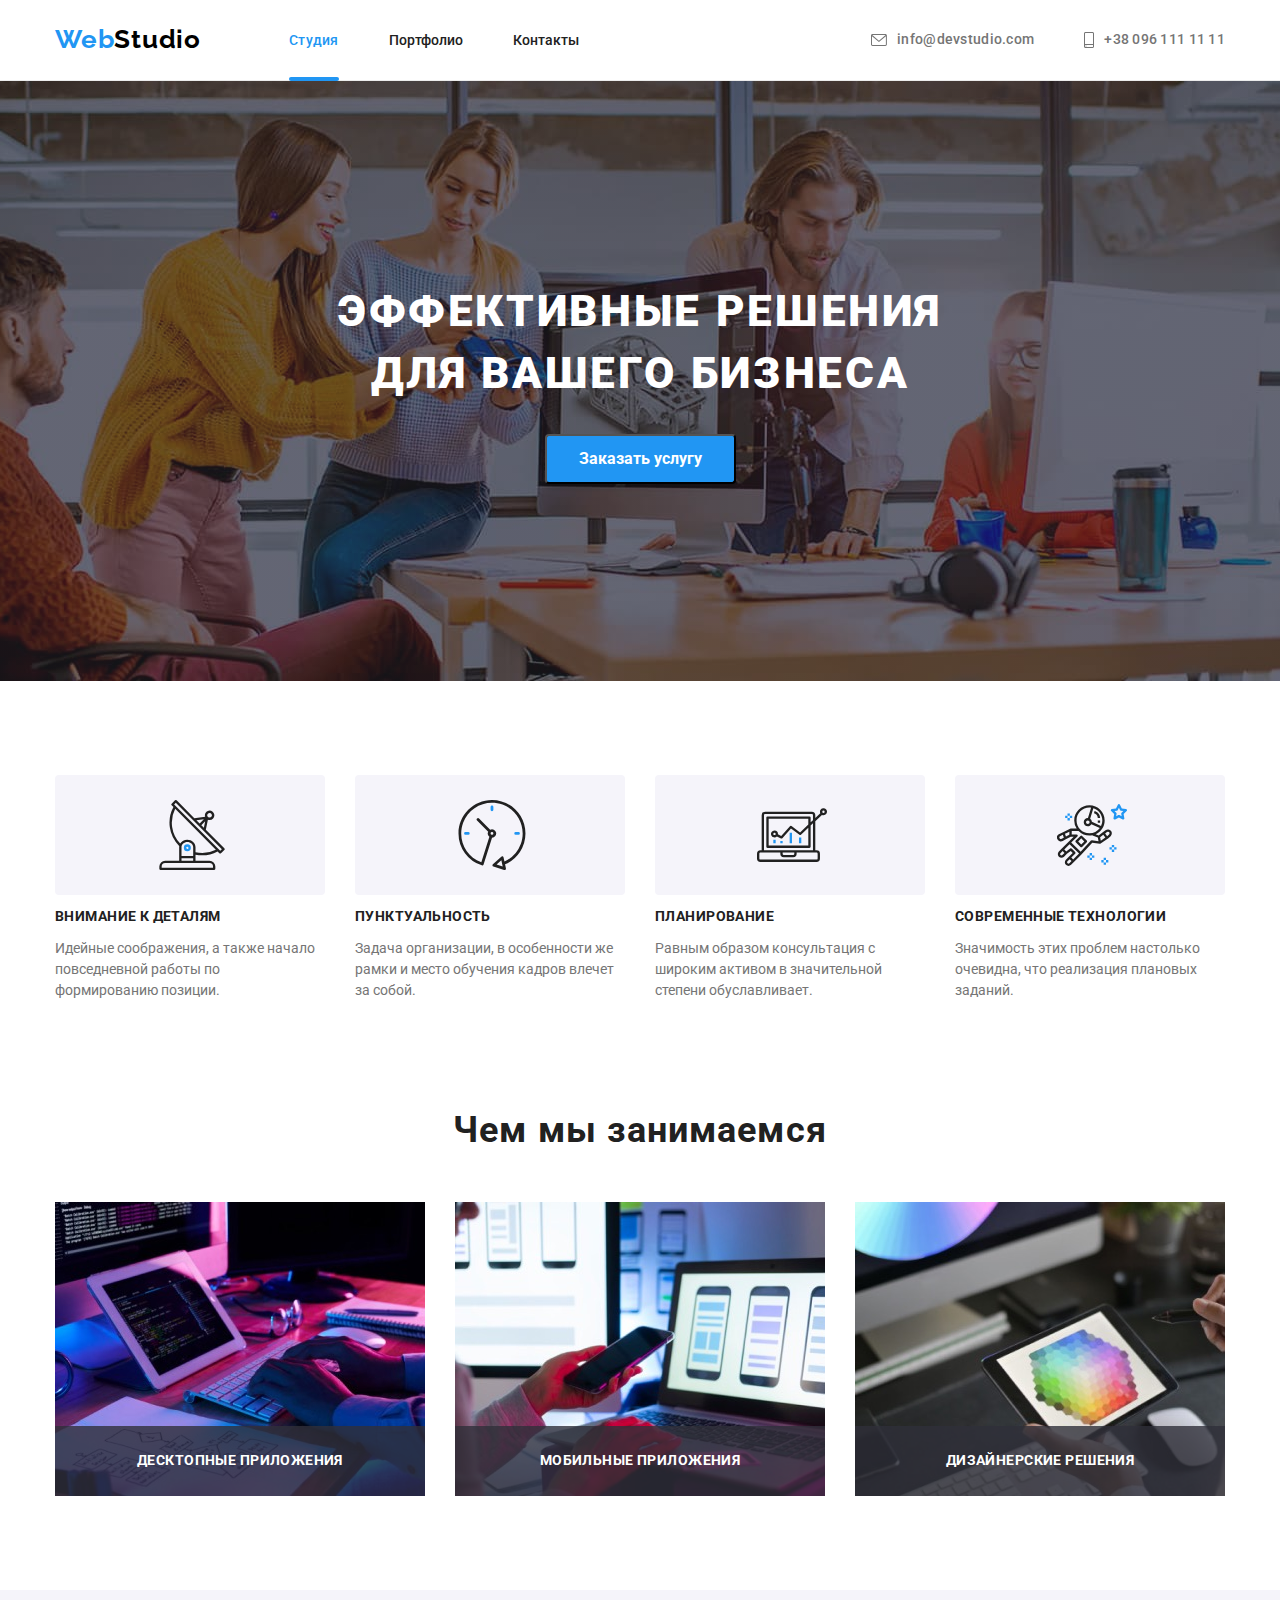
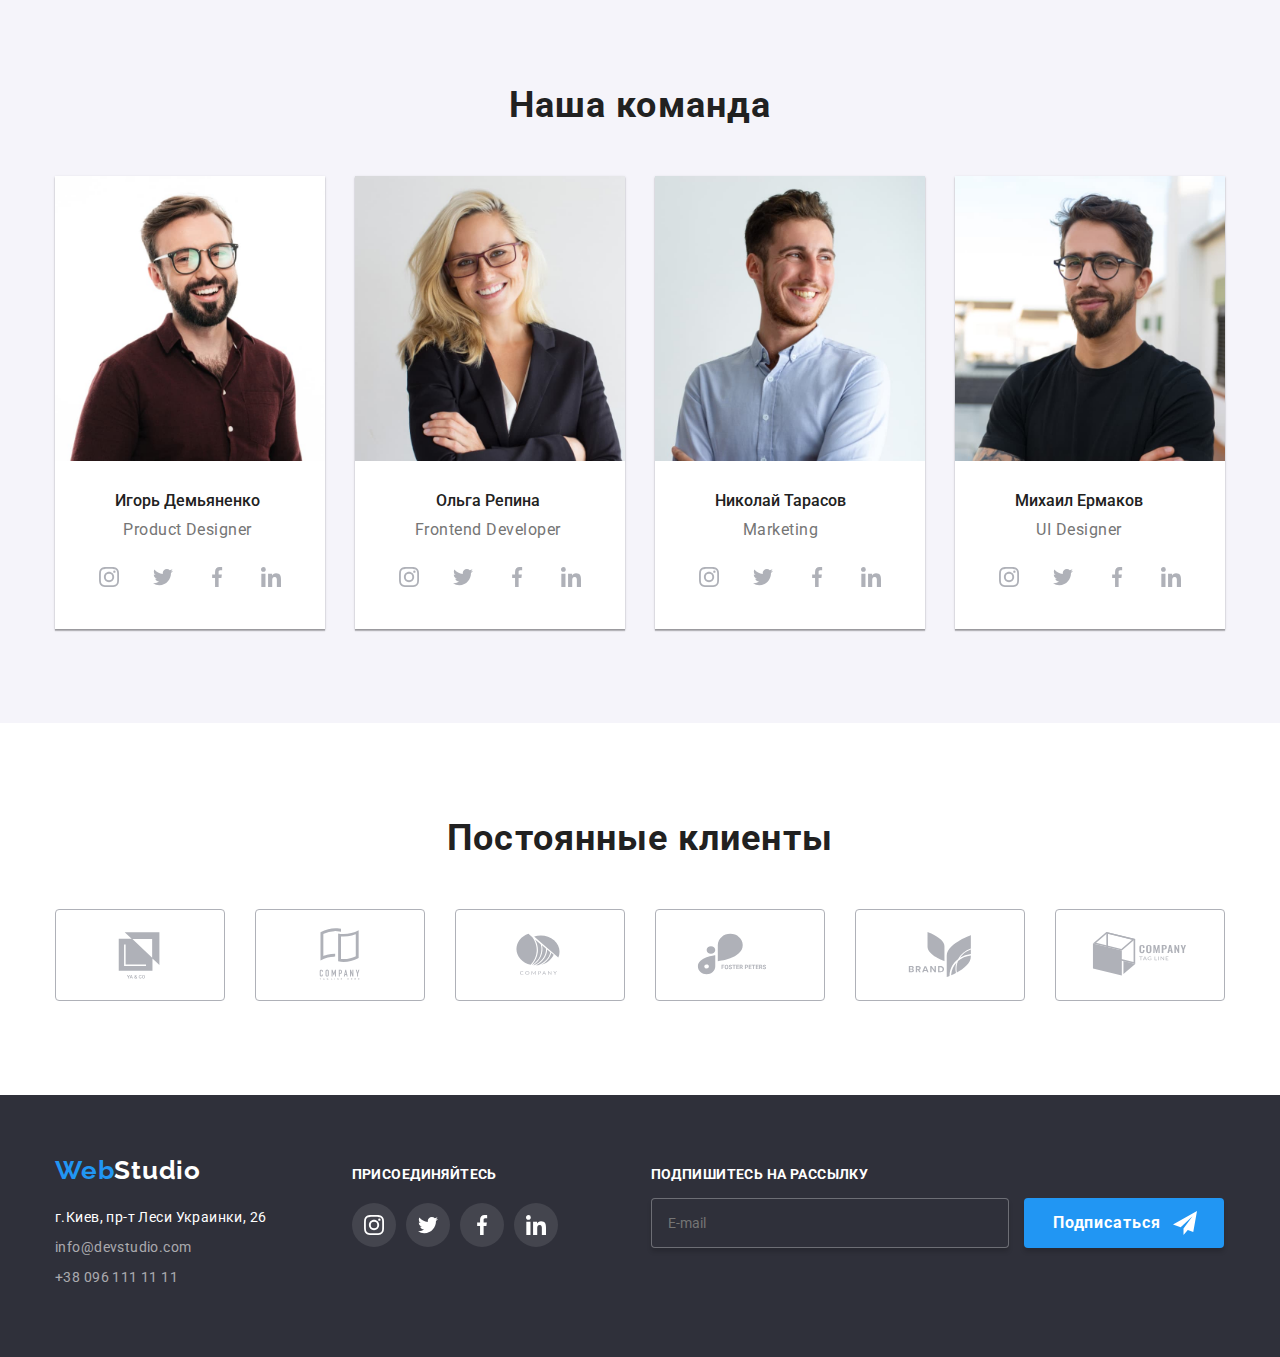
==== commit 2dd93fd6: "upd" ====
--- a/index.html
+++ b/index.html
@@ -185,7 +185,7 @@
 
       <section class="section darken">
         <h2 class="section__title">Наша команда</h2>
-        <div class="section__container">
+        <div class="section__container section__container--team">
           <ul class="team-list">
             <li class="team-list__item">
               <img
@@ -479,7 +479,7 @@
     </main>
 
     <footer class="footer">
-      <div class="section__container">
+      <div class="section__container section__container--footer">
         <div class="addres-block">
           <a href="/" class="footer-logo">
             <span class="web">Web</span
--- a/css/main.min.css
+++ b/css/main.min.css
@@ -1,2 +1,2 @@
-/*! modern-normalize v1.1.0 | MIT License | https://github.com/sindresorhus/modern-normalize */*,::before,::after{-webkit-box-sizing:border-box;box-sizing:border-box}html{line-height:1.15;-webkit-text-size-adjust:100%;-moz-tab-size:4;-o-tab-size:4;tab-size:4}body{margin:0;font-family:system-ui,-apple-system,"Segoe UI",Roboto,Helvetica,Arial,sans-serif,"Apple Color Emoji","Segoe UI Emoji"}hr{height:0;color:inherit}abbr[title]{-webkit-text-decoration:underline dotted;text-decoration:underline dotted}b,strong{font-weight:bolder}code,kbd,samp,pre{font-family:ui-monospace, SFMono-Regular, Consolas, "Liberation Mono", Menlo, monospace;font-size:1em}small{font-size:80%}sub,sup{font-size:75%;line-height:0;position:relative;vertical-align:baseline}sub{bottom:-0.25em}sup{top:-0.5em}table{text-indent:0;border-color:inherit}button,input,optgroup,select,textarea{font-family:inherit;font-size:100%;line-height:1.15;margin:0}button,select{text-transform:none}button,[type="button"],[type="reset"],[type="submit"]{-webkit-appearance:button}::-moz-focus-inner{border-style:none;padding:0}:-moz-focusring{outline:1px dotted ButtonText}:-moz-ui-invalid{box-shadow:none}legend{padding:0}progress{vertical-align:baseline}::-webkit-inner-spin-button,::-webkit-outer-spin-button{height:auto}[type="search"]{-webkit-appearance:textfield;outline-offset:-2px}::-webkit-search-decoration{-webkit-appearance:none}::-webkit-file-upload-button{-webkit-appearance:button;font:inherit}summary{display:list-item}body{font-family:Roboto, sans-serif;font-weight:400;font-size:14px;line-height:1.5;background-color:#ffffff;color:#757575;margin:0}body ul{list-style:none}body a{text-decoration:none}body a:visited{color:#212121}.header{position:relative;width:auto;background-color:#fff;border-bottom:1px solid #ececec}@media screen and (min-width: 768px){.header{position:static}}.header .header__container{padding-left:15px;padding-right:15px;margin:0 auto;display:-webkit-box;display:-ms-flexbox;display:flex;-webkit-box-align:center;-ms-flex-align:center;align-items:center}@media screen and (max-width: 767px){.header .header__container{width:100%}}@media screen and (min-width: 768px){.header .header__container{width:768px}}@media screen and (min-width: 1200px){.header .header__container{-webkit-box-pack:justify;-ms-flex-pack:justify;justify-content:space-between;width:1200px}}.header__logo{display:-webkit-inline-box;display:-ms-inline-flexbox;display:inline-flex}@media screen and (max-width: 767px){.header__logo{padding-top:16px;padding-bottom:16px}}@media screen and (min-width: 768px){.header__logo{padding-top:0;padding-bottom:0}}.web{font-family:Raleway;font-weight:700;font-size:26px;line-height:1.2;letter-spacing:0.03em;color:#2196f3}.studio{font-family:Raleway;font-weight:700;font-size:26px;line-height:1.2;letter-spacing:0.03em;color:#000000}@media screen and (max-width: 767px){.navigation{display:none;position:absolute;left:0;top:100%;width:100%;overflow:hidden;background-color:#fff;padding-left:40px;padding-right:40px;padding-top:43px;padding-bottom:43px;-webkit-box-shadow:0px 4px 8px rgba(0,0,0,0.04),0px 2px 4px rgba(0,0,0,0.08),0px 1px 3px rgba(0,0,0,0.16);box-shadow:0px 4px 8px rgba(0,0,0,0.04),0px 2px 4px rgba(0,0,0,0.08),0px 1px 3px rgba(0,0,0,0.16)}}.navigation.is-open{display:block}.navigation.is-open ~ .menu-button .menu-open{display:none}.navigation.is-open ~ .menu-button .menu-close{display:block}@media screen and (min-width: 768px){.navigation{position:static;display:-webkit-box;display:-ms-flexbox;display:flex;-webkit-box-align:center;-ms-flex-align:center;align-items:center;height:auto;overflow:visible}}@media screen and (min-width: 1200px){.navigation{max-width:1600px;width:1200px}}@media screen and (max-width: 767px){.menu-button{position:absolute;top:22px;right:23px;display:-webkit-inline-box;display:-ms-inline-flexbox;display:inline-flex;-webkit-box-align:center;-ms-flex-align:center;align-items:center;padding:0;margin:0;border:none;background-color:transparent}.menu-button:hover,.menu-button:focus{fill:#2196f3}.menu-button .menu-close{display:none}}@media screen and (min-width: 768px){.menu-button{display:none}}@media screen and (min-width: 768px){.navbar{margin:0;margin-left:-15px;padding:0;display:-webkit-box;display:-ms-flexbox;display:flex;-webkit-box-align:center;-ms-flex-align:center;align-items:center}}@media screen and (min-width: 1200px){.navbar{margin-left:0}}.nav-list{color:#212121;margin:0}.nav-list:hover,.nav-list:focus{color:#2196f3;-webkit-transform:transition;transform:transition}@media screen and (max-width: 767px){.nav-list{display:-webkit-box;display:-ms-flexbox;display:flex;-webkit-box-orient:vertical;-webkit-box-direction:normal;-ms-flex-direction:column;flex-direction:column;margin:0;padding:0}}@media screen and (min-width: 768px){.nav-list{display:-webkit-box;display:-ms-flexbox;display:flex;-webkit-box-align:center;-ms-flex-align:center;align-items:center;margin-left:88px;margin-right:0px;margin-top:0px;margin-bottom:0px;padding-left:0px}}@media screen and (max-width: 767px){.nav-list__item{margin:0}.nav-list__item:not(:last-child){margin-bottom:32px}}@media screen and (min-width: 768px){.nav-list__item{margin-top:0px;margin-bottom:0px}.nav-list__item:not(:last-child){margin-right:50px;margin-bottom:0px}}@media screen and (min-width: 480px){.nav-list__item.current{padding:0}}@media screen and (min-width: 768px){.nav-list__item.current{position:relative;margin-top:0px;margin-bottom:0px;padding:0}}@media screen and (min-width: 1200px){.nav-list__item.current{position:relative;margin-top:0px;margin-bottom:0px;padding:0}}.nav-list__link{color:#212121;-webkit-transition-property:color;transition-property:color;-webkit-transition-duration:250ms;transition-duration:250ms;-webkit-transition-timing-function:cubic-bezier(0.4, 0, 0.2, 1);transition-timing-function:cubic-bezier(0.4, 0, 0.2, 1)}.nav-list__link:hover,.nav-list__link:focus{color:#2196f3;-webkit-transform:color;transform:color}@media screen and (max-width: 767px){.nav-list__link.current::after{display:none}}@media screen and (min-width: 768px){.nav-list__link.current::after{position:absolute;left:0;bottom:-1.3px;content:"";width:100%;height:4px;background-color:#2196f3;border-radius:4px}}@media screen and (min-width: 1200px){.nav-list__link.current::after{position:absolute;left:0;bottom:-1.3px;content:"";width:100%;height:4px;background-color:#2196f3;border-radius:4px}}@media screen and (max-width: 767px){.nav-list__link{font-size:40px;font-style:normal;font-weight:500;line-height:1.2;letter-spacing:0.02em;text-align:left}}@media screen and (min-width: 768px){.nav-list__link{font-size:14px;line-height:1.1;font-weight:500;padding-top:32px;padding-bottom:32px;text-align:center}}@media screen and (min-width: 1200px){.nav-list__link{font-size:14px;line-height:1.1;font-weight:500;padding-top:32px;padding-bottom:32px;text-align:center}}.nav-list__link.current{color:#2196f3}@media screen and (min-width: 480px){.nav-list__link.current{font-size:40px;line-height:1.2;letter-spacing:0.02em;text-align:left}}@media screen and (min-width: 768px){.nav-list__link.current{position:relative;font-size:14px;line-height:1.1;letter-spacing:0.02em;font-weight:500;padding-top:32px;padding-bottom:32px}}@media screen and (max-width: 767px){.contacts-bar{display:-webkit-box;display:-ms-flexbox;display:flex;-webkit-box-orient:vertical;-webkit-box-direction:reverse;-ms-flex-direction:column-reverse;flex-direction:column-reverse;padding:0;margin:0;margin-top:170px;margin-bottom:-30px}}@media screen and (min-width: 768px){.contacts-bar{display:inline;padding:0;padding-top:13px;padding-bottom:13px;padding-left:0px;margin:0;margin-left:40px}}@media screen and (min-width: 1200px){.contacts-bar{display:-webkit-box;display:-ms-flexbox;display:flex;margin-left:auto;-webkit-box-align:center;-ms-flex-align:center;align-items:center;padding:0;padding-left:0px;margin-bottom:0px;margin-top:0px}}.contacts-bar__item{margin:0}@media screen and (max-width: 767px){.contacts-bar__item{margin-top:auto}.contacts-bar__item:first-child{margin-bottom:64px;font-size:24px}.contacts-bar__item:last-child{font-size:34px;font-weight:500;line-height:1.2;letter-spacing:0.02em;text-align:left}.contacts-bar__item:last-of-type .contacts-bar__link{color:#2196f3}}@media screen and (min-width: 768px){.contacts-bar__item{margin-left:auto;margin-bottom:10px}.contacts-bar__item:last-child{margin-bottom:0px}}@media screen and (min-width: 1200px){.contacts-bar__item{margin-right:50px;margin-top:0px;margin-bottom:0px}.contacts-bar__item:nth-child(2){padding-right:0px;margin-right:0px}}.contacts-bar__link{color:#757575;-webkit-transition-property:color;transition-property:color;-webkit-transition-duration:250ms;transition-duration:250ms;-webkit-transition-timing-function:cubic-bezier(0.4, 0, 0.2, 1);transition-timing-function:cubic-bezier(0.4, 0, 0.2, 1)}@media screen and (max-width: 767px){.contacts-bar__link{display:block;padding:0;padding-top:16px}}@media screen and (min-width: 768px){.contacts-bar__link{display:inline}}@media screen and (min-width: 1200px){.contacts-bar__link{display:-webkit-box;display:-ms-flexbox;display:flex;-webkit-box-align:center;-ms-flex-align:center;align-items:center;text-decoration:none;font-family:inherit;font-weight:500;line-height:1.1;letter-spacing:0.02em;text-align:left;font-size:14px;padding:0;padding-top:32px;padding-bottom:32px}}.contacts-bar__link:hover,.contacts-bar__link:focus{color:#2196f3;-webkit-transform:color;transform:color}.contacts-bar__link:visited{color:#757575;text-decoration:none}.icon-envelope{margin-right:10px;fill:currentColor}@media screen and (max-width: 767px){.icon-envelope{display:none}}.icon-smartphone{margin-right:10px;fill:currentColor}@media screen and (max-width: 767px){.icon-smartphone{display:none}}.additional-list{margin:0;padding:0}@media screen and (max-width: 767px){.additional-list{display:-webkit-box;display:-ms-flexbox;display:flex;-ms-flex-wrap:wrap;flex-wrap:wrap;-webkit-box-align:center;-ms-flex-align:center;align-items:center}}@media screen and (min-width: 768px){.additional-list{display:none}}.additional-list__item{padding-right:10px;border-right:1px solid rgba(33,33,33,0.2)}.additional-list__item:last-child{padding:0;border:none}.additional-list__item:not(:first-child){margin-left:10px}.additional-list__link{color:#2196f3;font-family:Roboto;font-size:14px;font-style:normal;font-weight:500;line-height:1.2;letter-spacing:0.02em;text-align:left}@media screen and (max-width: 767px){.hero{height:400px;margin-left:auto;margin-right:auto;padding:118px 60px;background-color:#2f303a;background-image:-webkit-gradient(linear, left top, right top, from(rgba(47,48,58,0.4)), to(rgba(47,48,58,0.4))),url(../../images/background_mobile1x.jpg);background-image:linear-gradient(to right, rgba(47,48,58,0.4), rgba(47,48,58,0.4)),url(../../images/background_mobile1x.jpg);background-repeat:no-repeat;background-position:center;background-size:cover;-o-object-fit:cover;object-fit:cover}}@media screen and (max-width: 767px) and (min-device-pixel-ratio: 2), screen and (max-width: 767px) and (-webkit-min-device-pixel-ratio: 2), screen and (max-width: 767px) and (min-resolution: 192dpi), screen and (max-width: 767px) and (min-resolution: 2dppx){.hero{background-image:-webkit-gradient(linear, left top, right top, from(rgba(47,48,58,0.4)), to(rgba(47,48,58,0.4))),url(../../images/background_mobile2x.jpg);background-image:linear-gradient(to right, rgba(47,48,58,0.4), rgba(47,48,58,0.4)),url(../../images/background_mobile2x.jpg);background-repeat:no-repeat;background-position:center;-o-object-fit:cover;object-fit:cover}}@media screen and (min-width: 768px){.hero{height:400px;margin-left:auto;margin-right:auto;padding:118px 204px;background-color:#2f303a;background-image:-webkit-gradient(linear, left top, right top, from(rgba(47,48,58,0.4)), to(rgba(47,48,58,0.4))),url(../../images/background_tablet1x.jpg);background-image:linear-gradient(to right, rgba(47,48,58,0.4), rgba(47,48,58,0.4)),url(../../images/background_tablet1x.jpg);background-repeat:no-repeat;background-position:center;background-size:cover;-o-object-fit:cover;object-fit:cover}}@media screen and (min-width: 768px) and (min-device-pixel-ratio: 2), screen and (min-width: 768px) and (-webkit-min-device-pixel-ratio: 2), screen and (min-width: 768px) and (min-resolution: 192dpi), screen and (min-width: 768px) and (min-resolution: 2dppx){.hero{background-image:-webkit-gradient(linear, left top, right top, from(rgba(47,48,58,0.4)), to(rgba(47,48,58,0.4))),url(../../images/background_tablet2x.jpg);background-image:linear-gradient(to right, rgba(47,48,58,0.4), rgba(47,48,58,0.4)),url(../../images/background_tablet2x.jpg);background-repeat:no-repeat;background-position:center;-o-object-fit:cover;object-fit:cover}}@media screen and (min-width: 1200px){.hero{max-width:1600px;height:600px;margin-left:auto;margin-right:auto;padding-top:200px;padding-bottom:200px;background-color:#2f303a;background-image:-webkit-gradient(linear, left top, right top, from(rgba(47,48,58,0.4)), to(rgba(47,48,58,0.4))),url(../images/bkgimg.jpg);background-image:linear-gradient(to right, rgba(47,48,58,0.4), rgba(47,48,58,0.4)),url(../images/bkgimg.jpg);background-repeat:no-repeat;background-position:center;-o-object-fit:cover;object-fit:cover}}.hero__title{padding-bottom:30px;margin:0;font-family:inherit;font-style:normal;text-align:center;font-weight:900;text-transform:uppercase;color:#fff}@media screen and (max-width: 767px){.hero__title{font-size:26px;line-height:1.6;letter-spacing:0.06em}}@media screen and (min-width: 768px){.hero__title{font-size:26px;line-height:1.6;letter-spacing:0.06em}}@media screen and (min-width: 1200px){.hero__title{font-size:44px;line-height:1.4;letter-spacing:0.06em}}.hero__button{font-family:inherit;font-weight:700;font-style:normal;font-size:16px;line-height:1.6;background-color:#2196f3;color:#fff;display:block;margin-left:auto;margin-right:auto;margin-bottom:0;margin-top:0;border-radius:4px;-webkit-box-shadow:0px 4px 4px 0px rgba(0,0,0,0.15);box-shadow:0px 4px 4px 0px rgba(0,0,0,0.15);padding-left:32px;padding-right:32px;padding-top:10px;padding-bottom:10px;cursor:pointer}.backdrop{position:fixed;top:0;left:0;width:100%;height:100%;background-color:rgba(0,0,0,0.2);opacity:1;-webkit-transition-property:opacity;transition-property:opacity;-webkit-transition-duration:250ms;transition-duration:250ms;-webkit-transition-timing-function:cubic-bezier(0.4, 0, 0.2, 1);transition-timing-function:cubic-bezier(0.4, 0, 0.2, 1)}.backdrop.is-hidden{opacity:0;pointer-events:none}.backdrop.is-hidden .modal{-webkit-transform:scale(0.5) translate(-50%, -50%);transform:scale(0.5) translate(-50%, -50%)}.modal{position:absolute;top:50%;left:50%;z-index:1000;overflow:hidden;max-width:528px;min-height:581px;background-color:#fff;-webkit-transform:scale(1) translate(-50%, -50%);transform:scale(1) translate(-50%, -50%);-webkit-transition:-webkit-transform 250ms cubic-bezier(0.4, 0, 0.2, 1);transition:-webkit-transform 250ms cubic-bezier(0.4, 0, 0.2, 1);transition:transform 250ms cubic-bezier(0.4, 0, 0.2, 1);transition:transform 250ms cubic-bezier(0.4, 0, 0.2, 1), -webkit-transform 250ms cubic-bezier(0.4, 0, 0.2, 1);-webkit-box-shadow:0px 2px 1px 0px rgba(0,0,0,0.2),0px 1px 1px 0px rgba(0,0,0,0.14),0px 1px 3px 0px rgba(0,0,0,0.12);box-shadow:0px 2px 1px 0px rgba(0,0,0,0.2),0px 1px 1px 0px rgba(0,0,0,0.14),0px 1px 3px 0px rgba(0,0,0,0.12);border-radius:4px}.modal__button{position:absolute;top:8px;right:8px;padding:0;width:30px;height:30px;display:-webkit-box;display:-ms-flexbox;display:flex;-webkit-box-pack:center;-ms-flex-pack:center;justify-content:center;-webkit-box-align:center;-ms-flex-align:center;align-items:center;border-radius:50%;border:1px solid rgba(0,0,0,0.1);fill:#000000;color:#000000;background-color:transparent;-webkit-transition:fill 250ms cubic-bezier(0.4, 0, 0.2, 1),color 250ms cubic-bezier(0.4, 0, 0.2, 1);transition:fill 250ms cubic-bezier(0.4, 0, 0.2, 1),color 250ms cubic-bezier(0.4, 0, 0.2, 1);cursor:pointer}.modal__button:hover,.modal__button:focus,.modal__button:active{fill:#2196f3;color:#2196f3;-webkit-transform:transition;transform:transition}.modal-form__container{display:-webkit-box;display:-ms-flexbox;display:flex;-webkit-box-orient:vertical;-webkit-box-direction:normal;-ms-flex-direction:column;flex-direction:column;max-width:528px;min-height:581px;padding:40px;margin:0}.modal-form__title{font-family:inherit;font-size:20px;font-weight:700;line-height:1.1;letter-spacing:0.03em;text-align:center;color:#212121;margin:0;margin-bottom:12px}.form-field{display:block;position:relative;font-family:inherit;font-size:12px;font-weight:400;line-height:1.1;letter-spacing:0.01em;text-align:left;margin-bottom:28px}.form-field:nth-child(5){margin-bottom:0}.form-field__input{position:relative;width:448px;height:40px;padding-left:42px;margin-top:4px;border-radius:4px;border:1px solid rgba(33,33,33,0.2);-webkit-transition:border 250ms cubic-bezier(0.4, 0, 0.2, 1);transition:border 250ms cubic-bezier(0.4, 0, 0.2, 1);font-family:inherit;font-size:14px;font-weight:400;line-height:1.1;letter-spacing:0.01em;text-align:left;color:#212121;cursor:pointer}.form-field__input:hover,.form-field__input:focus{border:1px solid #2196f3;outline:none}.form-field__label-name{color:#757575;font-family:inherit;font-size:12px;font-weight:400;line-height:1.1;letter-spacing:0.01em;text-align:left}.form-field__label-icon{position:absolute;left:12px;top:30px;fill:#212121;-webkit-transition-property:fill;transition-property:fill;-webkit-transition-duration:250ms;transition-duration:250ms;-webkit-transition-timing-function:cubic-bezier(0.4, 0, 0.2, 1);transition-timing-function:cubic-bezier(0.4, 0, 0.2, 1)}.form-field__input:focus ~ .form-field__label-icon,.form-field__input:hover ~ .form-field__label-icon{fill:#2196f3}.form-field__text-input{margin-top:4px;padding-top:12px;padding-left:12px;width:448px;height:120px;resize:none;border:1px solid rgba(33,33,33,0.2);border-radius:4px;-webkit-transition-property:border;transition-property:border;-webkit-transition-duration:250ms;transition-duration:250ms;-webkit-transition-timing-function:cubic-bezier(0.4, 0, 0.2, 1);transition-timing-function:cubic-bezier(0.4, 0, 0.2, 1);font-family:inherit;font-size:14px;font-weight:400;line-height:1.1;letter-spacing:0.01em;text-align:left;color:#212121;cursor:pointer}.form-field__text-input::-webkit-input-placeholder{color:rgba(117,117,117,0.5);font-family:inherit;font-size:12px;font-weight:400;line-height:1.1;letter-spacing:0.01em;text-align:left}.form-field__text-input:-ms-input-placeholder{color:rgba(117,117,117,0.5);font-family:inherit;font-size:12px;font-weight:400;line-height:1.1;letter-spacing:0.01em;text-align:left}.form-field__text-input::-ms-input-placeholder{color:rgba(117,117,117,0.5);font-family:inherit;font-size:12px;font-weight:400;line-height:1.1;letter-spacing:0.01em;text-align:left}.form-field__text-input::placeholder{color:rgba(117,117,117,0.5);font-family:inherit;font-size:12px;font-weight:400;line-height:1.1;letter-spacing:0.01em;text-align:left}.form-field__text-input:hover,.form-field__text-input:focus{border-color:#2196f3;outline:none}.field-checkbox{position:relative;display:-webkit-box;display:-ms-flexbox;display:flex;-webkit-box-align:center;-ms-flex-align:center;align-items:center;font-family:Roboto;font-size:14px;font-style:normal;font-weight:400;line-height:1.5;letter-spacing:0.03em;text-align:left;margin-top:20px;margin-bottom:30px}.field-checkbox__browser{position:absolute;width:1px;height:1px;margin:-1px;border:0;padding:0;clip:rect(0 0 0 0);overflow:hidden}.field-checkbox__custom{position:absolute;left:10px;top:3px;border:2px solid #212121;border-radius:2px;width:16px;height:15px;margin-right:7px;cursor:pointer;-webkit-transition-property:border-color, fill;transition-property:border-color, fill;-webkit-transition-duration:250ms;transition-duration:250ms;-webkit-transition-timing-function:cubic-bezier(0.4, 0, 0.2, 1);transition-timing-function:cubic-bezier(0.4, 0, 0.2, 1)}.field-checkbox__custom:hover,.field-checkbox__custom:focus{border-color:#2196f3;-webkit-transform:transition;transform:transition}.field-checkbox__browser:checked+.field-checkbox__custom{background-image:url(../images/check.svg);background-position:center;background-repeat:no-repeat;background-origin:border-box;background-size:cover;-o-object-fit:fill;object-fit:fill;border-color:#2196f3;fill:#2196f3}.field-checkbox__agreement{display:inline-block;margin:0;padding:0;margin-left:36px;color:#757575}.field-checkbox__policy-agreement{text-decoration:underline;color:#2196f3}.field-checkbox__policy-agreement:visited{color:#2196f3}.modal-form__submit-button{display:block;font-family:inherit;font-size:16px;font-weight:700;line-height:1.9;letter-spacing:0.06em;text-align:center;padding-top:10px;padding-bottom:10px;padding-left:55px;padding-right:55px;background-color:#2196f3;color:#fff;-webkit-box-shadow:0px 4px 4px 0px rgba(0,0,0,0.15);box-shadow:0px 4px 4px 0px rgba(0,0,0,0.15);border-radius:4px;border:none;margin-left:auto;margin-right:auto}@media screen and (max-width: 767px){.section{padding-top:60px;padding-bottom:60px}}@media screen and (min-width: 768px){.section{padding-top:60px;padding-bottom:60px}}@media screen and (min-width: 1200px){.section{padding-top:94px;padding-bottom:94px}}.section__container{display:-webkit-box;display:-ms-flexbox;display:flex;padding-left:15px;padding-right:15px;margin:0 auto}@media screen and (max-width: 767px){.section__container{width:100%}}@media screen and (min-width: 768px){.section__container{width:768px}}@media screen and (min-width: 1200px){.section__container{-webkit-box-pack:justify;-ms-flex-pack:justify;justify-content:space-between;width:1200px}}.advantages{display:-webkit-box;display:-ms-flexbox;display:flex;-ms-flex-wrap:wrap;flex-wrap:wrap;margin:0 auto;padding:0}@media screen and (max-width: 767px){.advantages{-webkit-box-orient:vertical;-webkit-box-direction:normal;-ms-flex-direction:column;flex-direction:column;-webkit-box-align:center;-ms-flex-align:center;align-items:center}}@media screen and (min-width: 768px){.advantages{-webkit-box-orient:unset;-webkit-box-direction:unset;-ms-flex-direction:unset;flex-direction:unset}}@media screen and (max-width: 767px){.advantages__item{width:450px;margin:0 auto;margin-bottom:30px}.advantages__item:last-child{margin-bottom:0px}}@media screen and (min-width: 768px){.advantages__item{width:354px;margin-right:30px}.advantages__item:nth-child(2n){margin-right:0px}}@media screen and (min-width: 1200px){.advantages__item{width:270px;margin-right:30px}.advantages__item:nth-child(2n){margin-right:30px}.advantages__item:last-child{margin-right:0px}}.advantages__logo{height:120px;padding-top:25px;padding-bottom:25px;border-radius:4px}@media screen and (max-width: 767px){.advantages__logo{max-width:450px;padding-left:192px;padding-right:192px;padding-top:25px;padding-bottom:25px;background-color:#f5f4fa}}@media screen and (min-width: 768px){.advantages__logo{width:354px;padding-left:144px;padding-right:144px;padding-top:25px;padding-bottom:25px;background-color:#f5f4fa}}@media screen and (min-width: 1200px){.advantages__logo{width:270px;height:120px;padding-left:102px;padding-right:102px;background-color:#f5f4fa}}.advantages__title{font-style:700;text-transform:uppercase;font-size:14px;letter-spacing:0.03em;line-height:1.1;color:#212121}.advantages__text{color:#757575}@media screen and (max-width: 767px){.section.shortened{display:none}}@media screen and (min-width: 768px){.section.shortened{display:none}}@media screen and (min-width: 1200px){.section.shortened{padding-top:0;padding-bottom:94px}}.section__title{font-size:36px;font-weight:700;line-height:1.17;letter-spacing:0.03em;text-align:center;color:#212121}.examples{display:-webkit-box;display:-ms-flexbox;display:flex;-ms-flex-wrap:wrap;flex-wrap:wrap;-webkit-box-pack:center;-ms-flex-pack:center;justify-content:center;margin-top:0;margin-bottom:0;padding:0}.examples__item{position:relative;margin-right:30px}.examples__item:nth-child(3){margin-right:0px}.examples__image{display:block}.examples__discription{position:absolute;left:0;bottom:0;display:-webkit-box;display:-ms-flexbox;display:flex;-webkit-box-align:center;-ms-flex-align:center;align-items:center;-webkit-box-pack:center;-ms-flex-pack:center;justify-content:center;width:100%;height:70px;margin:0;padding:0;font-size:14px;font-style:normal;font-weight:700;line-height:1.1;letter-spacing:0.03em;text-align:center;text-transform:uppercase;color:#fff;background-color:rgba(47,48,58,0.8)}.section.darken{background-color:#f5f4fa;padding-top:60px;padding-bottom:60px}@media screen and (min-width: 1200px){.section.darken{padding-top:94px;padding-bottom:94px}}.section__title{margin-top:0px}@media screen and (max-width: 767px){.section__title{font-size:28px;margin-bottom:30px}}@media screen and (min-width: 768px){.section__title{font-size:28px;margin-bottom:30px}}@media screen and (min-width: 1200px){.section__title{font-size:36px;margin-bottom:50px}}.team-list{display:-webkit-box;display:-ms-flexbox;display:flex;margin-top:0px;margin-bottom:0px;padding-left:0px}@media screen and (max-width: 767px){.team-list{-webkit-box-orient:vertical;-webkit-box-direction:normal;-ms-flex-direction:column;flex-direction:column}}@media screen and (min-width: 768px){.team-list{width:768px;-ms-flex-wrap:wrap;flex-wrap:wrap;-webkit-box-pack:center;-ms-flex-pack:center;justify-content:center;-webkit-box-orient:unset;-webkit-box-direction:unset;-ms-flex-direction:unset;flex-direction:unset}}@media screen and (min-width: 1200px){.team-list{width:1200px;-webkit-box-orient:unset;-webkit-box-direction:unset;-ms-flex-direction:unset;flex-direction:unset;-webkit-box-pack:center;-ms-flex-pack:center;justify-content:center}}.team-list__item{text-align:center;-webkit-box-shadow:0px 2px 1px 0px #00000033, 0px 1px 1px 0px #00000024, 0px 1px 3px 0px #0000001f;box-shadow:0px 2px 1px 0px #00000033, 0px 1px 1px 0px #00000024, 0px 1px 3px 0px #0000001f;background-color:#fff}.team-list__item img{display:block;width:100%}@media screen and (max-width: 767px){.team-list__item{width:450px;margin:0;margin-bottom:30px}.team-list__item:last-child{margin-bottom:0px}}@media screen and (min-width: 768px){.team-list__item{width:354px;display:-webkit-box;display:-ms-flexbox;display:flex;-ms-flex-wrap:wrap;flex-wrap:wrap;margin:0;margin-right:30px;margin-bottom:30px}.team-list__item:nth-child(2n){margin-right:0px}.team-list__item:nth-last-child(-n+2){margin-bottom:0px}}@media screen and (min-width: 1200px){.team-list__item{width:270px;margin-right:30px;margin-left:0;margin-bottom:0}.team-list__item:nth-child(2n){margin-right:30px}.team-list__item:nth-child(4){margin-right:0px}}.worker{padding-top:30px;padding-bottom:16px;padding-left:60px;padding-right:59px}.examples .works-examples,.team .team-title{font-size:36px;font-weight:700;line-height:1.17;letter-spacing:0.03em;text-align:center;color:#212121}.worker__name{font-family:inherit;font-weight:500;font-size:16px;line-height:1.2;color:#212121;margin:0px;margin-bottom:10px}.worker__position{font-family:inherit;line-height:1.2;letter-spacing:0.03em;font-size:16px;color:#757575;margin:0px}.social-block{width:auto;padding-bottom:30px;margin:0 auto;display:-webkit-box;display:-ms-flexbox;display:flex;-webkit-box-pack:center;-ms-flex-pack:center;justify-content:center}.social-list{display:-webkit-box;display:-ms-flexbox;display:flex;-webkit-box-pack:center;-ms-flex-pack:center;justify-content:center;-webkit-box-align:center;-ms-flex-align:center;align-items:center;padding:0px}.social-list__item{display:-webkit-box;display:-ms-flexbox;display:flex;-webkit-box-pack:center;-ms-flex-pack:center;justify-content:center;-webkit-box-align:center;-ms-flex-align:center;align-items:center;margin-right:10px}.social-list__item:last-child{margin-right:0px}.social-container{padding-left:0px;margin:0;display:-webkit-box;display:-ms-flexbox;display:flex;-webkit-box-pack:center;-ms-flex-pack:center;justify-content:center;-webkit-box-align:center;-ms-flex-align:center;align-items:center}.social-container__link{display:-webkit-box;display:-ms-flexbox;display:flex;-webkit-box-pack:center;-ms-flex-pack:center;justify-content:center;-webkit-box-align:center;-ms-flex-align:center;align-items:center;width:44px;height:44px;border-radius:50%;fill:#afb1b8;-webkit-transition-property:fill, background-color;transition-property:fill, background-color;-webkit-transition-duration:250ms;transition-duration:250ms;-webkit-transition-timing-function:cubic-bezier(0.4, 0, 0.2, 1);transition-timing-function:cubic-bezier(0.4, 0, 0.2, 1)}.social-container__link:hover,.social-container__link:focus{fill:#fff;background-color:#2196f3;-webkit-transform:transition;transform:transition}.clients-list{display:-webkit-box;display:-ms-flexbox;display:flex;-ms-flex-wrap:wrap;flex-wrap:wrap;-webkit-box-align:center;-ms-flex-align:center;align-items:center;padding:0px;margin-top:0px;margin-bottom:0px}@media screen and (max-width: 767px){.clients-list{-webkit-box-pack:center;-ms-flex-pack:center;justify-content:center;margin:0 auto}}@media screen and (min-width: 1200px){.clients-list{-webkit-box-pack:center;-ms-flex-pack:center;justify-content:center}}@media screen and (max-width: 767px){.clients-list__item{margin-left:15px;margin-right:15px;margin-bottom:30px}.clients-list__item:nth-last-child(-n+2){margin-bottom:0px}}@media screen and (min-width: 1200px){.clients-list__item{margin-right:30px}.clients-list__item:last-child{margin-right:0px}}.clients-list__logo{display:-webkit-box;display:-ms-flexbox;display:flex;-webkit-box-pack:center;-ms-flex-pack:center;justify-content:center;-webkit-box-align:center;-ms-flex-align:center;align-items:center;width:170px;height:92px;border:1px solid #afb1b8;border-radius:4px;fill:#afb1b8;-webkit-transition-property:fill, background-color, border-color;transition-property:fill, background-color, border-color;-webkit-transition-duration:250ms;transition-duration:250ms;-webkit-transition-timing-function:cubic-bezier(0.4, 0, 0.2, 1);transition-timing-function:cubic-bezier(0.4, 0, 0.2, 1)}.clients-list__logo:hover,.clients-list__logo:focus{fill:#2196f3;border-color:#2196f3;background-color:#fff;-webkit-transform:transition;transform:transition}.footer{background-color:#2f303a;padding-top:60px;padding-bottom:60px}.footer-logo .studio-lighten{font-family:Raleway;font-weight:700;font-size:26px;line-height:1.2;letter-spacing:0.03em;color:#ffffff}.addres-block{display:inline;width:auto;padding:0;padding-right:15px;margin:0}.adress{font-style:normal;margin:0;padding-left:0px}.adress__physical-adress{font-family:inherit;line-height:1.5;text-align:left;letter-spacing:0.03em;font-size:14px;color:#ffffff;padding-top:20px;padding-bottom:9px}.adress__item{padding-bottom:9px}.address__link{font-family:inherit;font-size:14px;line-height:1.5;letter-spacing:0.03em;text-align:left;text-decoration:none;color:rgba(255,255,255,0.6);-webkit-transition-property:color;transition-property:color;-webkit-transition-duration:250ms;transition-duration:250ms;-webkit-transition-timing-function:cubic-bezier(0.4, 0, 0.2, 1);transition-timing-function:cubic-bezier(0.4, 0, 0.2, 1)}.address__link:hover,.address__link:focus{color:#2196f3;-webkit-transform:transition;transform:transition}.sign-block{width:auto;margin-left:70px;margin-right:93px;display:block;-webkit-box-pack:center;-ms-flex-pack:center;justify-content:center}.sign-block__title{display:block;font-family:Roboto;text-transform:uppercase;font-size:14px;font-style:normal;font-weight:700;line-height:1.1;letter-spacing:0.03em;text-align:left;color:#fff;margin:0px;padding:0px;margin-bottom:20px}.sign-list{display:-webkit-box;display:-ms-flexbox;display:flex;padding:0px;margin:0px}.sign-list__item{margin-right:10px;width:44px;height:44px;border-radius:50%;-webkit-box-align:center;-ms-flex-align:center;align-items:center;background-color:rgba(255,255,255,0.1)}.sign-list__item:last-child{margin-right:0px}.sign-list__link{display:-webkit-box;display:-ms-flexbox;display:flex;-webkit-box-pack:center;-ms-flex-pack:center;justify-content:center;-webkit-box-align:center;-ms-flex-align:center;align-items:center;fill:#fff;padding:0px;margin:0px;width:44px;height:44px;border-radius:50%;-webkit-transition-property:background-color;transition-property:background-color;-webkit-transition-duration:250ms;transition-duration:250ms;-webkit-transition-timing-function:cubic-bezier(0.4, 0, 0.2, 1);transition-timing-function:cubic-bezier(0.4, 0, 0.2, 1)}.sign-list__link:hover,.sign-list__link:focus{fill:#fff;background-color:#2196f3;-webkit-transform:transition;transform:transition}.sign-container{width:auto;margin-left:0px;margin-right:auto;display:block;-webkit-box-pack:center;-ms-flex-pack:center;justify-content:center;-webkit-box-align:center;-ms-flex-align:center;align-items:center}.sign-title{display:block;font-family:inherit;text-transform:uppercase;font-size:14px;font-weight:700;line-height:1.1;letter-spacing:0.03em;text-align:left;color:#fff;margin:0px;padding:0px;margin-bottom:15px}.sign-form{position:relative;-webkit-box-align:center;-ms-flex-align:center;align-items:center}.sign-form__input{position:relative;margin-right:12px;padding-left:16px;width:358px;height:50px;border-radius:4px;border:1px solid rgba(255,255,255,0.3);background-color:#2f303a;color:#fff;-webkit-box-shadow:0px 4px 4px 0px rgba(0,0,0,0.15);box-shadow:0px 4px 4px 0px rgba(0,0,0,0.15);-webkit-transition:border 250ms cubic-bezier(0.4, 0, 0.2, 1);transition:border 250ms cubic-bezier(0.4, 0, 0.2, 1);cursor:pointer}.sign-form__input:hover,.sign-form__input:focus{border:1px solid #2196f3;outline:none}.sign-form__button{position:relative;width:200px;height:50px;margin:0;padding-left:29px;padding-top:10px;padding-bottom:10px;padding-right:28px;background-color:#2196f3;color:#fff;font-family:inherit;font-size:16px;font-weight:700;line-height:1.9;letter-spacing:0.06em;text-align:left;border-radius:4px;border:none;-webkit-box-shadow:0px 4px 4px 0px rgba(0,0,0,0.15);box-shadow:0px 4px 4px 0px rgba(0,0,0,0.15)}.sign-form__button:hover,.sign-form__button:focus{outline:none}.sign-form__button .icon-send{position:absolute;right:15px;top:50%;-webkit-transform:translate(-50%, -50%);transform:translate(-50%, -50%);fill:#fff}.gallery__container{width:1200px;padding-left:15px;padding-right:15px;margin:0 auto}.filter{display:-webkit-box;display:-ms-flexbox;display:flex;-webkit-box-pack:center;-ms-flex-pack:center;justify-content:center;padding-bottom:50px;width:1200px;margin:0 auto}.filter__buttons{display:-webkit-box;display:-ms-flexbox;display:flex;margin:0px;padding-top:0px;padding-bottom:0px;padding-left:0px;padding-right:0px}.filter__button{margin-right:8px}.filter__button:last-child{margin-right:0px}.filter__radiobutton{font-family:inherit;font-size:16px;font-style:normal;font-weight:500;line-height:1.62;letter-spacing:0.03em;text-align:center;margin:0;padding-left:22px;padding-right:22px;padding-top:6px;padding-bottom:6px;border-radius:4px;border-width:2px;border-style:hidden;border-color:#f5f4fa;background-color:#f5f4fa;cursor:pointer;-webkit-transition-property:color, background-color, -webkit-box-shadow;transition-property:color, background-color, -webkit-box-shadow;transition-property:color, background-color, box-shadow;transition-property:color, background-color, box-shadow, -webkit-box-shadow;-webkit-transition-duration:250ms;transition-duration:250ms;-webkit-transition-timing-function:cubic-bezier(0.4, 0, 0.2, 1);transition-timing-function:cubic-bezier(0.4, 0, 0.2, 1)}.filter__radiobutton:active,.filter__radiobutton:hover,.filter__radiobutton:focus{-webkit-box-shadow:0px 2px 2px 0px rgba(0,0,0,0.12),0px 1px 2px 0px rgba(0,0,0,0.08),0px 3px 1px 0px rgba(0,0,0,0.1);box-shadow:0px 2px 2px 0px rgba(0,0,0,0.12),0px 1px 2px 0px rgba(0,0,0,0.08),0px 3px 1px 0px rgba(0,0,0,0.1);color:#fff;background-color:#2196f3;-webkit-transform:transition;transform:transition}.projects{display:-webkit-box;display:-ms-flexbox;display:flex;-webkit-box-pack:justify;-ms-flex-pack:justify;justify-content:space-between;width:1200px;margin:0 auto}.projects-list{display:-webkit-box;display:-ms-flexbox;display:flex;-ms-flex-wrap:wrap;flex-wrap:wrap;width:1200px;padding-left:0px;margin-top:0px}.projects-list__item{position:relative;margin-right:30px;margin-bottom:30px;border:1px solid #eee;-webkit-box-shadow:none;box-shadow:none}.projects-list__item:nth-last-child(-n+3){margin-bottom:0px}.projects-list__item:nth-child(3n+3){margin-right:0px}.project-thumb{position:relative;overflow:hidden}.project-thumb__image{display:block}.project-thumb__overlay{position:absolute;top:0;left:0;width:100%;height:100%;background-color:rgba(33,150,243,0.9);opacity:0;-webkit-transform:translateY(100%);transform:translateY(100%);-webkit-transition:opacity 250ms cubic-bezier(0.4, 0, 0.2, 1),-webkit-transform 250ms cubic-bezier(0.4, 0, 0.2, 1);transition:opacity 250ms cubic-bezier(0.4, 0, 0.2, 1),-webkit-transform 250ms cubic-bezier(0.4, 0, 0.2, 1);transition:transform 250ms cubic-bezier(0.4, 0, 0.2, 1),opacity 250ms cubic-bezier(0.4, 0, 0.2, 1);transition:transform 250ms cubic-bezier(0.4, 0, 0.2, 1),opacity 250ms cubic-bezier(0.4, 0, 0.2, 1),-webkit-transform 250ms cubic-bezier(0.4, 0, 0.2, 1)}.project-list__link{display:block;text-decoration:none;color:inherit;-webkit-transition-property:-webkit-box-shadow;transition-property:-webkit-box-shadow;transition-property:box-shadow;transition-property:box-shadow, -webkit-box-shadow;-webkit-transition-duration:250ms;transition-duration:250ms;-webkit-transition-timing-function:cubic-bezier(0.4, 0, 0.2, 1);transition-timing-function:cubic-bezier(0.4, 0, 0.2, 1)}.project-list__link:hover,.project-list__link:focus{-webkit-box-shadow:1px 4px 6px 0px rgba(0,0,0,0.16),0px 4px 4px 0px rgba(0,0,0,0.06),0px 1px 1px 0px rgba(0,0,0,0.12);box-shadow:1px 4px 6px 0px rgba(0,0,0,0.16),0px 4px 4px 0px rgba(0,0,0,0.06),0px 1px 1px 0px rgba(0,0,0,0.12)}.project-list__link:hover .project-thumb__overlay,.project-list__link:focus .project-thumb__overlay{-webkit-transform:translateY(0);transform:translateY(0);opacity:1}.project-thumb__text{font-family:Roboto;font-size:18px;font-style:normal;font-weight:400;line-height:1.6;letter-spacing:0.03em;text-align:left;padding-left:24px;padding-right:24px;padding-top:63px;padding-bottom:63px;margin:0;color:#fff}.title-container{margin:0px;padding-top:20px;padding-bottom:20px;padding-left:24px;padding-right:24px}.project-title{font-family:inherit;font-weight:700;font-size:18px;line-height:1.7;letter-spacing:0.06em;color:#212121;margin:0px}.project-category{display:block;margin:0px;font-size:16px;font-style:normal;font-weight:400;line-height:1.9;letter-spacing:0.03em;text-align:left;font-family:inherit;color:#757575}
+/*! modern-normalize v1.1.0 | MIT License | https://github.com/sindresorhus/modern-normalize */*,::before,::after{-webkit-box-sizing:border-box;box-sizing:border-box}html{line-height:1.15;-webkit-text-size-adjust:100%;-moz-tab-size:4;-o-tab-size:4;tab-size:4}body{margin:0;font-family:system-ui,-apple-system,"Segoe UI",Roboto,Helvetica,Arial,sans-serif,"Apple Color Emoji","Segoe UI Emoji"}hr{height:0;color:inherit}abbr[title]{-webkit-text-decoration:underline dotted;text-decoration:underline dotted}b,strong{font-weight:bolder}code,kbd,samp,pre{font-family:ui-monospace, SFMono-Regular, Consolas, "Liberation Mono", Menlo, monospace;font-size:1em}small{font-size:80%}sub,sup{font-size:75%;line-height:0;position:relative;vertical-align:baseline}sub{bottom:-0.25em}sup{top:-0.5em}table{text-indent:0;border-color:inherit}button,input,optgroup,select,textarea{font-family:inherit;font-size:100%;line-height:1.15;margin:0}button,select{text-transform:none}button,[type="button"],[type="reset"],[type="submit"]{-webkit-appearance:button}::-moz-focus-inner{border-style:none;padding:0}:-moz-focusring{outline:1px dotted ButtonText}:-moz-ui-invalid{box-shadow:none}legend{padding:0}progress{vertical-align:baseline}::-webkit-inner-spin-button,::-webkit-outer-spin-button{height:auto}[type="search"]{-webkit-appearance:textfield;outline-offset:-2px}::-webkit-search-decoration{-webkit-appearance:none}::-webkit-file-upload-button{-webkit-appearance:button;font:inherit}summary{display:list-item}body{font-family:Roboto, sans-serif;font-weight:400;font-size:14px;line-height:1.5;background-color:#ffffff;color:#757575;margin:0}body ul{list-style:none}body a{text-decoration:none}body a:visited{color:#212121}.header{position:relative;width:auto;background-color:#fff;border-bottom:1px solid #ececec}@media screen and (min-width: 768px){.header{position:static}}.header .header__container{padding-left:15px;padding-right:15px;margin:0 auto;display:-webkit-box;display:-ms-flexbox;display:flex;-webkit-box-align:center;-ms-flex-align:center;align-items:center}@media screen and (max-width: 767px){.header .header__container{width:100%}}@media screen and (min-width: 768px){.header .header__container{width:768px}}@media screen and (min-width: 1200px){.header .header__container{-webkit-box-pack:justify;-ms-flex-pack:justify;justify-content:space-between;width:1200px}}.header__logo{display:-webkit-inline-box;display:-ms-inline-flexbox;display:inline-flex}@media screen and (max-width: 767px){.header__logo{padding-top:16px;padding-bottom:16px}}@media screen and (min-width: 768px){.header__logo{padding-top:0;padding-bottom:0}}.web{font-family:Raleway;font-weight:700;font-size:26px;line-height:1.2;letter-spacing:0.03em;color:#2196f3}.studio{font-family:Raleway;font-weight:700;font-size:26px;line-height:1.2;letter-spacing:0.03em;color:#000000}@media screen and (max-width: 767px){.navigation{display:none;position:absolute;left:0;top:100%;width:100%;overflow:hidden;background-color:#fff;padding-left:40px;padding-right:40px;padding-top:43px;padding-bottom:43px;-webkit-box-shadow:0px 4px 8px rgba(0,0,0,0.04),0px 2px 4px rgba(0,0,0,0.08),0px 1px 3px rgba(0,0,0,0.16);box-shadow:0px 4px 8px rgba(0,0,0,0.04),0px 2px 4px rgba(0,0,0,0.08),0px 1px 3px rgba(0,0,0,0.16)}}.navigation.is-open{display:block}.navigation.is-open ~ .menu-button .menu-open{display:none}.navigation.is-open ~ .menu-button .menu-close{display:block}@media screen and (min-width: 768px){.navigation{position:static;display:-webkit-box;display:-ms-flexbox;display:flex;-webkit-box-align:center;-ms-flex-align:center;align-items:center;height:auto;overflow:visible}}@media screen and (min-width: 1200px){.navigation{max-width:1600px;width:1200px}}@media screen and (max-width: 767px){.menu-button{position:absolute;top:22px;right:23px;display:-webkit-inline-box;display:-ms-inline-flexbox;display:inline-flex;-webkit-box-align:center;-ms-flex-align:center;align-items:center;padding:0;margin:0;border:none;background-color:transparent}.menu-button:hover,.menu-button:focus{fill:#2196f3}.menu-button .menu-close{display:none}}@media screen and (min-width: 768px){.menu-button{display:none}}@media screen and (min-width: 768px){.navbar{margin:0;margin-left:-15px;padding:0;display:-webkit-box;display:-ms-flexbox;display:flex;-webkit-box-align:center;-ms-flex-align:center;align-items:center}}@media screen and (min-width: 1200px){.navbar{margin-left:0}}.nav-list{color:#212121;margin:0}.nav-list:hover,.nav-list:focus{color:#2196f3;-webkit-transform:transition;transform:transition}@media screen and (max-width: 767px){.nav-list{display:-webkit-box;display:-ms-flexbox;display:flex;-webkit-box-orient:vertical;-webkit-box-direction:normal;-ms-flex-direction:column;flex-direction:column;margin:0;padding:0}}@media screen and (min-width: 768px){.nav-list{display:-webkit-box;display:-ms-flexbox;display:flex;-webkit-box-align:center;-ms-flex-align:center;align-items:center;margin-left:88px;margin-right:0px;margin-top:0px;margin-bottom:0px;padding-left:0px}}@media screen and (max-width: 767px){.nav-list__item{margin:0}.nav-list__item:not(:last-child){margin-bottom:32px}}@media screen and (min-width: 768px){.nav-list__item{margin-top:0px;margin-bottom:0px}.nav-list__item:not(:last-child){margin-right:50px;margin-bottom:0px}}@media screen and (min-width: 480px){.nav-list__item.current{padding:0}}@media screen and (min-width: 768px){.nav-list__item.current{position:relative;margin-top:0px;margin-bottom:0px;padding:0}}@media screen and (min-width: 1200px){.nav-list__item.current{position:relative;margin-top:0px;margin-bottom:0px;padding:0}}.nav-list__link{color:#212121;-webkit-transition-property:color;transition-property:color;-webkit-transition-duration:250ms;transition-duration:250ms;-webkit-transition-timing-function:cubic-bezier(0.4, 0, 0.2, 1);transition-timing-function:cubic-bezier(0.4, 0, 0.2, 1)}.nav-list__link:hover,.nav-list__link:focus{color:#2196f3;-webkit-transform:color;transform:color}@media screen and (max-width: 767px){.nav-list__link.current::after{display:none}}@media screen and (min-width: 768px){.nav-list__link.current::after{position:absolute;left:0;bottom:-1.3px;content:"";width:100%;height:4px;background-color:#2196f3;border-radius:4px}}@media screen and (min-width: 1200px){.nav-list__link.current::after{position:absolute;left:0;bottom:-1.3px;content:"";width:100%;height:4px;background-color:#2196f3;border-radius:4px}}@media screen and (max-width: 767px){.nav-list__link{font-size:40px;font-style:normal;font-weight:500;line-height:1.2;letter-spacing:0.02em;text-align:left}}@media screen and (min-width: 768px){.nav-list__link{font-size:14px;line-height:1.1;font-weight:500;padding-top:32px;padding-bottom:32px;text-align:center}}@media screen and (min-width: 1200px){.nav-list__link{font-size:14px;line-height:1.1;font-weight:500;padding-top:32px;padding-bottom:32px;text-align:center}}.nav-list__link.current{color:#2196f3}@media screen and (min-width: 480px){.nav-list__link.current{font-size:40px;line-height:1.2;letter-spacing:0.02em;text-align:left}}@media screen and (min-width: 768px){.nav-list__link.current{position:relative;font-size:14px;line-height:1.1;letter-spacing:0.02em;font-weight:500;padding-top:32px;padding-bottom:32px}}@media screen and (max-width: 767px){.contacts-bar{display:-webkit-box;display:-ms-flexbox;display:flex;-webkit-box-orient:vertical;-webkit-box-direction:reverse;-ms-flex-direction:column-reverse;flex-direction:column-reverse;padding:0;margin:0;margin-top:170px;margin-bottom:-30px}}@media screen and (min-width: 768px){.contacts-bar{display:inline;padding:0;padding-top:13px;padding-bottom:13px;padding-left:0px;margin:0;margin-left:40px}}@media screen and (min-width: 1200px){.contacts-bar{display:-webkit-box;display:-ms-flexbox;display:flex;margin-left:auto;-webkit-box-align:center;-ms-flex-align:center;align-items:center;padding:0;padding-left:0px;margin-bottom:0px;margin-top:0px}}.contacts-bar__item{margin:0}@media screen and (max-width: 767px){.contacts-bar__item{margin-top:auto}.contacts-bar__item:first-child{margin-bottom:64px;font-size:24px}.contacts-bar__item:last-child{font-size:34px;font-weight:500;line-height:1.2;letter-spacing:0.02em;text-align:left}.contacts-bar__item:last-of-type .contacts-bar__link{color:#2196f3}}@media screen and (min-width: 768px){.contacts-bar__item{margin-left:auto;margin-bottom:10px}.contacts-bar__item:last-child{margin-bottom:0px}}@media screen and (min-width: 1200px){.contacts-bar__item{margin-right:50px;margin-top:0px;margin-bottom:0px}.contacts-bar__item:nth-child(2){padding-right:0px;margin-right:0px}}.contacts-bar__link{color:#757575;-webkit-transition-property:color;transition-property:color;-webkit-transition-duration:250ms;transition-duration:250ms;-webkit-transition-timing-function:cubic-bezier(0.4, 0, 0.2, 1);transition-timing-function:cubic-bezier(0.4, 0, 0.2, 1)}@media screen and (max-width: 767px){.contacts-bar__link{display:block;padding:0;padding-top:16px}}@media screen and (min-width: 768px){.contacts-bar__link{display:inline}}@media screen and (min-width: 1200px){.contacts-bar__link{display:-webkit-box;display:-ms-flexbox;display:flex;-webkit-box-align:center;-ms-flex-align:center;align-items:center;text-decoration:none;font-family:inherit;font-weight:500;line-height:1.1;letter-spacing:0.02em;text-align:left;font-size:14px;padding:0;padding-top:32px;padding-bottom:32px}}.contacts-bar__link:hover,.contacts-bar__link:focus{color:#2196f3;-webkit-transform:color;transform:color}.contacts-bar__link:visited{color:#757575;text-decoration:none}.icon-envelope{margin-right:10px;fill:currentColor}@media screen and (max-width: 767px){.icon-envelope{display:none}}.icon-smartphone{margin-right:10px;fill:currentColor}@media screen and (max-width: 767px){.icon-smartphone{display:none}}.additional-list{margin:0;padding:0}@media screen and (max-width: 767px){.additional-list{display:-webkit-box;display:-ms-flexbox;display:flex;-ms-flex-wrap:wrap;flex-wrap:wrap;-webkit-box-align:center;-ms-flex-align:center;align-items:center}}@media screen and (min-width: 768px){.additional-list{display:none}}.additional-list__item{padding-right:10px;border-right:1px solid rgba(33,33,33,0.2)}.additional-list__item:last-child{padding:0;border:none}.additional-list__item:not(:first-child){margin-left:10px}.additional-list__link{color:#2196f3;font-family:Roboto;font-size:14px;font-style:normal;font-weight:500;line-height:1.2;letter-spacing:0.02em;text-align:left}@media screen and (max-width: 767px){.hero{height:400px;margin-left:auto;margin-right:auto;padding:118px 60px;background-color:#2f303a;background-image:-webkit-gradient(linear, left top, right top, from(rgba(47,48,58,0.4)), to(rgba(47,48,58,0.4))),url(../../images/background_mobile1x.jpg);background-image:linear-gradient(to right, rgba(47,48,58,0.4), rgba(47,48,58,0.4)),url(../../images/background_mobile1x.jpg);background-repeat:no-repeat;background-position:center;background-size:cover;-o-object-fit:cover;object-fit:cover}}@media screen and (max-width: 767px) and (min-device-pixel-ratio: 2), screen and (max-width: 767px) and (-webkit-min-device-pixel-ratio: 2), screen and (max-width: 767px) and (min-resolution: 192dpi), screen and (max-width: 767px) and (min-resolution: 2dppx){.hero{background-image:-webkit-gradient(linear, left top, right top, from(rgba(47,48,58,0.4)), to(rgba(47,48,58,0.4))),url(../../images/background_mobile2x.jpg);background-image:linear-gradient(to right, rgba(47,48,58,0.4), rgba(47,48,58,0.4)),url(../../images/background_mobile2x.jpg);background-repeat:no-repeat;background-position:center;-o-object-fit:cover;object-fit:cover}}@media screen and (min-width: 768px){.hero{height:400px;margin-left:auto;margin-right:auto;padding:118px 204px;background-color:#2f303a;background-image:-webkit-gradient(linear, left top, right top, from(rgba(47,48,58,0.4)), to(rgba(47,48,58,0.4))),url(../../images/background_tablet1x.jpg);background-image:linear-gradient(to right, rgba(47,48,58,0.4), rgba(47,48,58,0.4)),url(../../images/background_tablet1x.jpg);background-repeat:no-repeat;background-position:center;background-size:cover;-o-object-fit:cover;object-fit:cover}}@media screen and (min-width: 768px) and (min-device-pixel-ratio: 2), screen and (min-width: 768px) and (-webkit-min-device-pixel-ratio: 2), screen and (min-width: 768px) and (min-resolution: 192dpi), screen and (min-width: 768px) and (min-resolution: 2dppx){.hero{background-image:-webkit-gradient(linear, left top, right top, from(rgba(47,48,58,0.4)), to(rgba(47,48,58,0.4))),url(../../images/background_tablet2x.jpg);background-image:linear-gradient(to right, rgba(47,48,58,0.4), rgba(47,48,58,0.4)),url(../../images/background_tablet2x.jpg);background-repeat:no-repeat;background-position:center;-o-object-fit:cover;object-fit:cover}}@media screen and (min-width: 1200px){.hero{max-width:1600px;height:600px;margin-left:auto;margin-right:auto;padding-top:200px;padding-bottom:200px;background-color:#2f303a;background-image:-webkit-gradient(linear, left top, right top, from(rgba(47,48,58,0.4)), to(rgba(47,48,58,0.4))),url(../images/bkgimg.jpg);background-image:linear-gradient(to right, rgba(47,48,58,0.4), rgba(47,48,58,0.4)),url(../images/bkgimg.jpg);background-repeat:no-repeat;background-position:center;-o-object-fit:cover;object-fit:cover}}.hero__title{padding-bottom:30px;margin:0;font-family:inherit;font-style:normal;text-align:center;font-weight:900;text-transform:uppercase;color:#fff}@media screen and (max-width: 767px){.hero__title{font-size:26px;line-height:1.6;letter-spacing:0.06em}}@media screen and (min-width: 768px){.hero__title{font-size:26px;line-height:1.6;letter-spacing:0.06em}}@media screen and (min-width: 1200px){.hero__title{font-size:44px;line-height:1.4;letter-spacing:0.06em}}.hero__button{font-family:inherit;font-weight:700;font-style:normal;font-size:16px;line-height:1.6;background-color:#2196f3;color:#fff;display:block;margin-left:auto;margin-right:auto;margin-bottom:0;margin-top:0;border-radius:4px;-webkit-box-shadow:0px 4px 4px 0px rgba(0,0,0,0.15);box-shadow:0px 4px 4px 0px rgba(0,0,0,0.15);padding-left:32px;padding-right:32px;padding-top:10px;padding-bottom:10px;cursor:pointer}.backdrop{position:fixed;top:0;left:0;width:100%;height:100%;background-color:rgba(0,0,0,0.2);opacity:1;-webkit-transition-property:opacity;transition-property:opacity;-webkit-transition-duration:250ms;transition-duration:250ms;-webkit-transition-timing-function:cubic-bezier(0.4, 0, 0.2, 1);transition-timing-function:cubic-bezier(0.4, 0, 0.2, 1)}.backdrop.is-hidden{opacity:0;pointer-events:none}.backdrop.is-hidden .modal{-webkit-transform:scale(0.5) translate(-50%, -50%);transform:scale(0.5) translate(-50%, -50%)}.modal{position:absolute;top:50%;left:50%;z-index:1000;overflow:hidden;max-width:528px;min-height:581px;background-color:#fff;-webkit-transform:scale(1) translate(-50%, -50%);transform:scale(1) translate(-50%, -50%);-webkit-transition:-webkit-transform 250ms cubic-bezier(0.4, 0, 0.2, 1);transition:-webkit-transform 250ms cubic-bezier(0.4, 0, 0.2, 1);transition:transform 250ms cubic-bezier(0.4, 0, 0.2, 1);transition:transform 250ms cubic-bezier(0.4, 0, 0.2, 1), -webkit-transform 250ms cubic-bezier(0.4, 0, 0.2, 1);-webkit-box-shadow:0px 2px 1px 0px rgba(0,0,0,0.2),0px 1px 1px 0px rgba(0,0,0,0.14),0px 1px 3px 0px rgba(0,0,0,0.12);box-shadow:0px 2px 1px 0px rgba(0,0,0,0.2),0px 1px 1px 0px rgba(0,0,0,0.14),0px 1px 3px 0px rgba(0,0,0,0.12);border-radius:4px}.modal__button{position:absolute;top:8px;right:8px;padding:0;width:30px;height:30px;display:-webkit-box;display:-ms-flexbox;display:flex;-webkit-box-pack:center;-ms-flex-pack:center;justify-content:center;-webkit-box-align:center;-ms-flex-align:center;align-items:center;border-radius:50%;border:1px solid rgba(0,0,0,0.1);fill:#000000;color:#000000;background-color:transparent;-webkit-transition:fill 250ms cubic-bezier(0.4, 0, 0.2, 1),color 250ms cubic-bezier(0.4, 0, 0.2, 1);transition:fill 250ms cubic-bezier(0.4, 0, 0.2, 1),color 250ms cubic-bezier(0.4, 0, 0.2, 1);cursor:pointer}.modal__button:hover,.modal__button:focus,.modal__button:active{fill:#2196f3;color:#2196f3;-webkit-transform:transition;transform:transition}.modal-form__container{display:-webkit-box;display:-ms-flexbox;display:flex;-webkit-box-orient:vertical;-webkit-box-direction:normal;-ms-flex-direction:column;flex-direction:column;max-width:528px;min-height:581px;padding:40px;margin:0}.modal-form__title{font-family:inherit;font-size:20px;font-weight:700;line-height:1.1;letter-spacing:0.03em;text-align:center;color:#212121;margin:0;margin-bottom:12px}.form-field{display:block;position:relative;font-family:inherit;font-size:12px;font-weight:400;line-height:1.1;letter-spacing:0.01em;text-align:left;margin-bottom:28px}.form-field:nth-child(5){margin-bottom:0}.form-field__input{position:relative;width:448px;height:40px;padding-left:42px;margin-top:4px;border-radius:4px;border:1px solid rgba(33,33,33,0.2);-webkit-transition:border 250ms cubic-bezier(0.4, 0, 0.2, 1);transition:border 250ms cubic-bezier(0.4, 0, 0.2, 1);font-family:inherit;font-size:14px;font-weight:400;line-height:1.1;letter-spacing:0.01em;text-align:left;color:#212121;cursor:pointer}.form-field__input:hover,.form-field__input:focus{border:1px solid #2196f3;outline:none}.form-field__label-name{color:#757575;font-family:inherit;font-size:12px;font-weight:400;line-height:1.1;letter-spacing:0.01em;text-align:left}.form-field__label-icon{position:absolute;left:12px;top:30px;fill:#212121;-webkit-transition-property:fill;transition-property:fill;-webkit-transition-duration:250ms;transition-duration:250ms;-webkit-transition-timing-function:cubic-bezier(0.4, 0, 0.2, 1);transition-timing-function:cubic-bezier(0.4, 0, 0.2, 1)}.form-field__input:focus ~ .form-field__label-icon,.form-field__input:hover ~ .form-field__label-icon{fill:#2196f3}.form-field__text-input{margin-top:4px;padding-top:12px;padding-left:12px;width:448px;height:120px;resize:none;border:1px solid rgba(33,33,33,0.2);border-radius:4px;-webkit-transition-property:border;transition-property:border;-webkit-transition-duration:250ms;transition-duration:250ms;-webkit-transition-timing-function:cubic-bezier(0.4, 0, 0.2, 1);transition-timing-function:cubic-bezier(0.4, 0, 0.2, 1);font-family:inherit;font-size:14px;font-weight:400;line-height:1.1;letter-spacing:0.01em;text-align:left;color:#212121;cursor:pointer}.form-field__text-input::-webkit-input-placeholder{color:rgba(117,117,117,0.5);font-family:inherit;font-size:12px;font-weight:400;line-height:1.1;letter-spacing:0.01em;text-align:left}.form-field__text-input:-ms-input-placeholder{color:rgba(117,117,117,0.5);font-family:inherit;font-size:12px;font-weight:400;line-height:1.1;letter-spacing:0.01em;text-align:left}.form-field__text-input::-ms-input-placeholder{color:rgba(117,117,117,0.5);font-family:inherit;font-size:12px;font-weight:400;line-height:1.1;letter-spacing:0.01em;text-align:left}.form-field__text-input::placeholder{color:rgba(117,117,117,0.5);font-family:inherit;font-size:12px;font-weight:400;line-height:1.1;letter-spacing:0.01em;text-align:left}.form-field__text-input:hover,.form-field__text-input:focus{border-color:#2196f3;outline:none}.field-checkbox{position:relative;display:-webkit-box;display:-ms-flexbox;display:flex;-webkit-box-align:center;-ms-flex-align:center;align-items:center;font-family:Roboto;font-size:14px;font-style:normal;font-weight:400;line-height:1.5;letter-spacing:0.03em;text-align:left;margin-top:20px;margin-bottom:30px}.field-checkbox__browser{position:absolute;width:1px;height:1px;margin:-1px;border:0;padding:0;clip:rect(0 0 0 0);overflow:hidden}.field-checkbox__custom{position:absolute;left:10px;top:3px;border:2px solid #212121;border-radius:2px;width:16px;height:15px;margin-right:7px;cursor:pointer;-webkit-transition-property:border-color, fill;transition-property:border-color, fill;-webkit-transition-duration:250ms;transition-duration:250ms;-webkit-transition-timing-function:cubic-bezier(0.4, 0, 0.2, 1);transition-timing-function:cubic-bezier(0.4, 0, 0.2, 1)}.field-checkbox__custom:hover,.field-checkbox__custom:focus{border-color:#2196f3;-webkit-transform:transition;transform:transition}.field-checkbox__browser:checked+.field-checkbox__custom{background-image:url(../images/check.svg);background-position:center;background-repeat:no-repeat;background-origin:border-box;background-size:cover;-o-object-fit:fill;object-fit:fill;border-color:#2196f3;fill:#2196f3}.field-checkbox__agreement{display:inline-block;margin:0;padding:0;margin-left:36px;color:#757575}.field-checkbox__policy-agreement{text-decoration:underline;color:#2196f3}.field-checkbox__policy-agreement:visited{color:#2196f3}.modal-form__submit-button{display:block;font-family:inherit;font-size:16px;font-weight:700;line-height:1.9;letter-spacing:0.06em;text-align:center;padding-top:10px;padding-bottom:10px;padding-left:55px;padding-right:55px;background-color:#2196f3;color:#fff;-webkit-box-shadow:0px 4px 4px 0px rgba(0,0,0,0.15);box-shadow:0px 4px 4px 0px rgba(0,0,0,0.15);border-radius:4px;border:none;margin-left:auto;margin-right:auto}@media screen and (max-width: 767px){.section{padding-top:60px;padding-bottom:60px}}@media screen and (min-width: 768px){.section{padding-top:60px;padding-bottom:60px}}@media screen and (min-width: 1200px){.section{padding-top:94px;padding-bottom:94px}}.section__container{display:-webkit-box;display:-ms-flexbox;display:flex;padding-left:15px;padding-right:15px;margin:0 auto}@media screen and (max-width: 767px){.section__container{width:100%}}@media screen and (min-width: 768px){.section__container{width:768px}}@media screen and (min-width: 1200px){.section__container{-webkit-box-pack:justify;-ms-flex-pack:justify;justify-content:space-between;width:1200px}}.advantages{display:-webkit-box;display:-ms-flexbox;display:flex;-ms-flex-wrap:wrap;flex-wrap:wrap;margin:0 auto;padding:0}@media screen and (max-width: 767px){.advantages{-webkit-box-orient:vertical;-webkit-box-direction:normal;-ms-flex-direction:column;flex-direction:column;-webkit-box-align:center;-ms-flex-align:center;align-items:center}}@media screen and (min-width: 768px){.advantages{-webkit-box-orient:unset;-webkit-box-direction:unset;-ms-flex-direction:unset;flex-direction:unset}}@media screen and (max-width: 767px){.advantages__item{width:450px;margin:0 auto;margin-bottom:30px}.advantages__item:last-child{margin-bottom:0px}}@media screen and (min-width: 768px){.advantages__item{width:354px;margin-right:30px}.advantages__item:nth-child(2n){margin-right:0px}}@media screen and (min-width: 1200px){.advantages__item{width:270px;margin-right:30px}.advantages__item:nth-child(2n){margin-right:30px}.advantages__item:last-child{margin-right:0px}}.advantages__logo{height:120px;padding-top:25px;padding-bottom:25px;border-radius:4px}@media screen and (max-width: 767px){.advantages__logo{max-width:450px;padding-left:192px;padding-right:192px;padding-top:25px;padding-bottom:25px;background-color:#f5f4fa}}@media screen and (min-width: 768px){.advantages__logo{width:354px;padding-left:144px;padding-right:144px;padding-top:25px;padding-bottom:25px;background-color:#f5f4fa}}@media screen and (min-width: 1200px){.advantages__logo{width:270px;height:120px;padding-left:102px;padding-right:102px;background-color:#f5f4fa}}.advantages__title{font-style:700;text-transform:uppercase;font-size:14px;letter-spacing:0.03em;line-height:1.1;color:#212121}.advantages__text{color:#757575}@media screen and (max-width: 767px){.section.shortened{display:none}}@media screen and (min-width: 768px){.section.shortened{display:none}}@media screen and (min-width: 1200px){.section.shortened{display:block;padding-top:0;padding-bottom:94px}}.section__title{font-size:36px;font-weight:700;line-height:1.17;letter-spacing:0.03em;text-align:center;color:#212121}.examples{display:-webkit-box;display:-ms-flexbox;display:flex;-ms-flex-wrap:wrap;flex-wrap:wrap;-webkit-box-pack:center;-ms-flex-pack:center;justify-content:center;margin-top:0;margin-bottom:0;padding:0}.examples__item{position:relative;margin-right:30px}.examples__item:nth-child(3){margin-right:0px}.examples__image{display:block}.examples__discription{position:absolute;left:0;bottom:0;display:-webkit-box;display:-ms-flexbox;display:flex;-webkit-box-align:center;-ms-flex-align:center;align-items:center;-webkit-box-pack:center;-ms-flex-pack:center;justify-content:center;width:100%;height:70px;margin:0;padding:0;font-size:14px;font-style:normal;font-weight:700;line-height:1.1;letter-spacing:0.03em;text-align:center;text-transform:uppercase;color:#fff;background-color:rgba(47,48,58,0.8)}.section.darken{background-color:#f5f4fa;padding-top:60px;padding-bottom:60px}@media screen and (min-width: 1200px){.section.darken{padding-top:94px;padding-bottom:94px}}@media screen and (max-width: 767px){.section__container--team{-webkit-box-pack:center;-ms-flex-pack:center;justify-content:center;width:480px}}@media screen and (min-width: 768px){.section__container--team{-webkit-box-pack:center;-ms-flex-pack:center;justify-content:center;width:768px}}@media screen and (min-width: 1200px){.section__container--team{-webkit-box-pack:justify;-ms-flex-pack:justify;justify-content:space-between;width:1200px}}.section__title{margin-top:0px}@media screen and (max-width: 767px){.section__title{font-size:28px;margin-bottom:30px}}@media screen and (min-width: 768px){.section__title{font-size:28px;margin-bottom:30px}}@media screen and (min-width: 1200px){.section__title{font-size:36px;margin-bottom:50px}}.team-list{display:-webkit-box;display:-ms-flexbox;display:flex;margin-top:0px;margin-bottom:0px;padding-left:0px}@media screen and (max-width: 767px){.team-list{-webkit-box-orient:vertical;-webkit-box-direction:normal;-ms-flex-direction:column;flex-direction:column;-webkit-box-pack:center;-ms-flex-pack:center;justify-content:center}}@media screen and (min-width: 768px){.team-list{width:768px;-ms-flex-wrap:wrap;flex-wrap:wrap;-webkit-box-pack:center;-ms-flex-pack:center;justify-content:center;-webkit-box-orient:unset;-webkit-box-direction:unset;-ms-flex-direction:unset;flex-direction:unset}}@media screen and (min-width: 1200px){.team-list{width:1200px;-webkit-box-orient:unset;-webkit-box-direction:unset;-ms-flex-direction:unset;flex-direction:unset;-webkit-box-pack:center;-ms-flex-pack:center;justify-content:center}}.team-list__item{text-align:center;-webkit-box-shadow:0px 2px 1px 0px #00000033, 0px 1px 1px 0px #00000024, 0px 1px 3px 0px #0000001f;box-shadow:0px 2px 1px 0px #00000033, 0px 1px 1px 0px #00000024, 0px 1px 3px 0px #0000001f;background-color:#fff}.team-list__item img{display:block;width:100%}@media screen and (max-width: 767px){.team-list__item{width:450px;margin:0;margin-bottom:30px}.team-list__item:last-child{margin-bottom:0px}}@media screen and (min-width: 768px){.team-list__item{width:354px;display:-webkit-box;display:-ms-flexbox;display:flex;-ms-flex-wrap:wrap;flex-wrap:wrap;margin:0;margin-right:30px;margin-bottom:30px}.team-list__item:nth-child(2n){margin-right:0px}.team-list__item:nth-last-child(-n+2){margin-bottom:0px}}@media screen and (min-width: 1200px){.team-list__item{width:270px;margin-right:30px;margin-left:0;margin-bottom:0}.team-list__item:nth-child(2n){margin-right:30px}.team-list__item:nth-child(4){margin-right:0px}}.worker{padding-top:30px;padding-bottom:16px;padding-left:60px;padding-right:59px}.examples .works-examples,.team .team-title{font-size:36px;font-weight:700;line-height:1.17;letter-spacing:0.03em;text-align:center;color:#212121}.worker__name{font-family:inherit;font-weight:500;font-size:16px;line-height:1.2;color:#212121;margin:0px;margin-bottom:10px}.worker__position{font-family:inherit;line-height:1.2;letter-spacing:0.03em;font-size:16px;color:#757575;margin:0px}.social-block{width:auto;padding-bottom:30px;margin:0 auto;display:-webkit-box;display:-ms-flexbox;display:flex;-webkit-box-pack:center;-ms-flex-pack:center;justify-content:center}.social-list{display:-webkit-box;display:-ms-flexbox;display:flex;-webkit-box-pack:center;-ms-flex-pack:center;justify-content:center;-webkit-box-align:center;-ms-flex-align:center;align-items:center;padding:0px}.social-list__item{display:-webkit-box;display:-ms-flexbox;display:flex;-webkit-box-pack:center;-ms-flex-pack:center;justify-content:center;-webkit-box-align:center;-ms-flex-align:center;align-items:center;margin-right:10px}.social-list__item:last-child{margin-right:0px}.social-container{padding-left:0px;margin:0;display:-webkit-box;display:-ms-flexbox;display:flex;-webkit-box-pack:center;-ms-flex-pack:center;justify-content:center;-webkit-box-align:center;-ms-flex-align:center;align-items:center}.social-container__link{display:-webkit-box;display:-ms-flexbox;display:flex;-webkit-box-pack:center;-ms-flex-pack:center;justify-content:center;-webkit-box-align:center;-ms-flex-align:center;align-items:center;width:44px;height:44px;border-radius:50%;fill:#afb1b8;-webkit-transition-property:fill, background-color;transition-property:fill, background-color;-webkit-transition-duration:250ms;transition-duration:250ms;-webkit-transition-timing-function:cubic-bezier(0.4, 0, 0.2, 1);transition-timing-function:cubic-bezier(0.4, 0, 0.2, 1)}.social-container__link:hover,.social-container__link:focus{fill:#fff;background-color:#2196f3;-webkit-transform:transition;transform:transition}.clients-list{display:-webkit-box;display:-ms-flexbox;display:flex;-ms-flex-wrap:wrap;flex-wrap:wrap;-webkit-box-align:center;-ms-flex-align:center;align-items:center;padding:0px;margin-top:0px;margin-bottom:0px}@media screen and (max-width: 767px){.clients-list{-webkit-box-pack:center;-ms-flex-pack:center;justify-content:center;margin:0 auto}}@media screen and (min-width: 1200px){.clients-list{-webkit-box-pack:center;-ms-flex-pack:center;justify-content:center}}@media screen and (max-width: 767px){.clients-list__item{margin-left:15px;margin-right:15px;margin-bottom:30px}.clients-list__item:nth-last-child(-n+2){margin-bottom:0px}}@media screen and (min-width: 1200px){.clients-list__item{margin-right:30px}.clients-list__item:last-child{margin-right:0px}}.clients-list__logo{display:-webkit-box;display:-ms-flexbox;display:flex;-webkit-box-pack:center;-ms-flex-pack:center;justify-content:center;-webkit-box-align:center;-ms-flex-align:center;align-items:center;width:170px;height:92px;border:1px solid #afb1b8;border-radius:4px;fill:#afb1b8;-webkit-transition-property:fill, background-color, border-color;transition-property:fill, background-color, border-color;-webkit-transition-duration:250ms;transition-duration:250ms;-webkit-transition-timing-function:cubic-bezier(0.4, 0, 0.2, 1);transition-timing-function:cubic-bezier(0.4, 0, 0.2, 1)}.clients-list__logo:hover,.clients-list__logo:focus{fill:#2196f3;border-color:#2196f3;background-color:#fff;-webkit-transform:transition;transform:transition}.footer{background-color:#2f303a;padding-top:60px;padding-bottom:60px}.section__container--footer{display:-webkit-box;display:-ms-flexbox;display:flex}@media screen and (max-width: 767px){.section__container--footer{width:480px;-webkit-box-orient:vertical;-webkit-box-direction:normal;-ms-flex-direction:column;flex-direction:column;-webkit-box-pack:center;-ms-flex-pack:center;justify-content:center}}@media screen and (min-width: 1200px){.section__container--footer{display:-webkit-box;display:-ms-flexbox;display:flex;-webkit-box-align:baseline;-ms-flex-align:baseline;align-items:baseline;width:1200px;padding-left:15px;padding-right:15px;margin:0 auto}}.footer-logo .studio-lighten{font-family:Raleway;font-weight:700;font-size:26px;line-height:1.2;letter-spacing:0.03em;color:#ffffff}.addres-block{display:inline;width:auto;padding:0;padding-right:15px;margin:0}.adress{font-style:normal;margin:0;padding-left:0px}.adress__physical-adress{font-family:inherit;line-height:1.5;text-align:left;letter-spacing:0.03em;font-size:14px;color:#ffffff;padding-top:20px;padding-bottom:9px}.adress__item{padding-bottom:9px}.address__link{font-family:inherit;font-size:14px;line-height:1.5;letter-spacing:0.03em;text-align:left;text-decoration:none;color:rgba(255,255,255,0.6);-webkit-transition-property:color;transition-property:color;-webkit-transition-duration:250ms;transition-duration:250ms;-webkit-transition-timing-function:cubic-bezier(0.4, 0, 0.2, 1);transition-timing-function:cubic-bezier(0.4, 0, 0.2, 1)}.address__link:hover,.address__link:focus{color:#2196f3;-webkit-transform:transition;transform:transition}.sign-block{width:auto;margin-left:70px;margin-right:93px;display:block;-webkit-box-pack:center;-ms-flex-pack:center;justify-content:center}.sign-block__title{display:block;font-family:Roboto;text-transform:uppercase;font-size:14px;font-style:normal;font-weight:700;line-height:1.1;letter-spacing:0.03em;text-align:left;color:#fff;margin:0px;padding:0px;margin-bottom:20px}.sign-list{display:-webkit-box;display:-ms-flexbox;display:flex;padding:0px;margin:0px}.sign-list__item{margin-right:10px;width:44px;height:44px;border-radius:50%;-webkit-box-align:center;-ms-flex-align:center;align-items:center;background-color:rgba(255,255,255,0.1)}.sign-list__item:last-child{margin-right:0px}.sign-list__link{display:-webkit-box;display:-ms-flexbox;display:flex;-webkit-box-pack:center;-ms-flex-pack:center;justify-content:center;-webkit-box-align:center;-ms-flex-align:center;align-items:center;fill:#fff;padding:0px;margin:0px;width:44px;height:44px;border-radius:50%;-webkit-transition-property:background-color;transition-property:background-color;-webkit-transition-duration:250ms;transition-duration:250ms;-webkit-transition-timing-function:cubic-bezier(0.4, 0, 0.2, 1);transition-timing-function:cubic-bezier(0.4, 0, 0.2, 1)}.sign-list__link:hover,.sign-list__link:focus{fill:#fff;background-color:#2196f3;-webkit-transform:transition;transform:transition}.sign-container{width:auto;margin-left:0px;margin-right:auto;display:block;-webkit-box-pack:center;-ms-flex-pack:center;justify-content:center;-webkit-box-align:center;-ms-flex-align:center;align-items:center}.sign-title{display:block;font-family:inherit;text-transform:uppercase;font-size:14px;font-weight:700;line-height:1.1;letter-spacing:0.03em;text-align:left;color:#fff;margin:0px;padding:0px;margin-bottom:15px}.sign-form{position:relative;-webkit-box-align:center;-ms-flex-align:center;align-items:center}.sign-form__input{position:relative;margin-right:12px;padding-left:16px;width:358px;height:50px;border-radius:4px;border:1px solid rgba(255,255,255,0.3);background-color:#2f303a;color:#fff;-webkit-box-shadow:0px 4px 4px 0px rgba(0,0,0,0.15);box-shadow:0px 4px 4px 0px rgba(0,0,0,0.15);-webkit-transition:border 250ms cubic-bezier(0.4, 0, 0.2, 1);transition:border 250ms cubic-bezier(0.4, 0, 0.2, 1);cursor:pointer}.sign-form__input:hover,.sign-form__input:focus{border:1px solid #2196f3;outline:none}.sign-form__button{position:relative;width:200px;height:50px;margin:0;padding-left:29px;padding-top:10px;padding-bottom:10px;padding-right:28px;background-color:#2196f3;color:#fff;font-family:inherit;font-size:16px;font-weight:700;line-height:1.9;letter-spacing:0.06em;text-align:left;border-radius:4px;border:none;-webkit-box-shadow:0px 4px 4px 0px rgba(0,0,0,0.15);box-shadow:0px 4px 4px 0px rgba(0,0,0,0.15)}.sign-form__button:hover,.sign-form__button:focus{outline:none}.sign-form__button .icon-send{position:absolute;right:15px;top:50%;-webkit-transform:translate(-50%, -50%);transform:translate(-50%, -50%);fill:#fff}.gallery__container{width:1200px;padding-left:15px;padding-right:15px;margin:0 auto}.filter{display:-webkit-box;display:-ms-flexbox;display:flex;-webkit-box-pack:center;-ms-flex-pack:center;justify-content:center;padding-bottom:50px;width:1200px;margin:0 auto}.filter__buttons{display:-webkit-box;display:-ms-flexbox;display:flex;margin:0px;padding-top:0px;padding-bottom:0px;padding-left:0px;padding-right:0px}.filter__button{margin-right:8px}.filter__button:last-child{margin-right:0px}.filter__radiobutton{font-family:inherit;font-size:16px;font-style:normal;font-weight:500;line-height:1.62;letter-spacing:0.03em;text-align:center;margin:0;padding-left:22px;padding-right:22px;padding-top:6px;padding-bottom:6px;border-radius:4px;border-width:2px;border-style:hidden;border-color:#f5f4fa;background-color:#f5f4fa;cursor:pointer;-webkit-transition-property:color, background-color, -webkit-box-shadow;transition-property:color, background-color, -webkit-box-shadow;transition-property:color, background-color, box-shadow;transition-property:color, background-color, box-shadow, -webkit-box-shadow;-webkit-transition-duration:250ms;transition-duration:250ms;-webkit-transition-timing-function:cubic-bezier(0.4, 0, 0.2, 1);transition-timing-function:cubic-bezier(0.4, 0, 0.2, 1)}.filter__radiobutton:active,.filter__radiobutton:hover,.filter__radiobutton:focus{-webkit-box-shadow:0px 2px 2px 0px rgba(0,0,0,0.12),0px 1px 2px 0px rgba(0,0,0,0.08),0px 3px 1px 0px rgba(0,0,0,0.1);box-shadow:0px 2px 2px 0px rgba(0,0,0,0.12),0px 1px 2px 0px rgba(0,0,0,0.08),0px 3px 1px 0px rgba(0,0,0,0.1);color:#fff;background-color:#2196f3;-webkit-transform:transition;transform:transition}.projects{display:-webkit-box;display:-ms-flexbox;display:flex;-webkit-box-pack:justify;-ms-flex-pack:justify;justify-content:space-between;width:1200px;margin:0 auto}.projects-list{display:-webkit-box;display:-ms-flexbox;display:flex;-ms-flex-wrap:wrap;flex-wrap:wrap;width:1200px;padding-left:0px;margin-top:0px}.projects-list__item{position:relative;margin-right:30px;margin-bottom:30px;border:1px solid #eee;-webkit-box-shadow:none;box-shadow:none}.projects-list__item:nth-last-child(-n+3){margin-bottom:0px}.projects-list__item:nth-child(3n+3){margin-right:0px}.project-thumb{position:relative;overflow:hidden}.project-thumb__image{display:block}.project-thumb__overlay{position:absolute;top:0;left:0;width:100%;height:100%;background-color:rgba(33,150,243,0.9);opacity:0;-webkit-transform:translateY(100%);transform:translateY(100%);-webkit-transition:opacity 250ms cubic-bezier(0.4, 0, 0.2, 1),-webkit-transform 250ms cubic-bezier(0.4, 0, 0.2, 1);transition:opacity 250ms cubic-bezier(0.4, 0, 0.2, 1),-webkit-transform 250ms cubic-bezier(0.4, 0, 0.2, 1);transition:transform 250ms cubic-bezier(0.4, 0, 0.2, 1),opacity 250ms cubic-bezier(0.4, 0, 0.2, 1);transition:transform 250ms cubic-bezier(0.4, 0, 0.2, 1),opacity 250ms cubic-bezier(0.4, 0, 0.2, 1),-webkit-transform 250ms cubic-bezier(0.4, 0, 0.2, 1)}.project-list__link{display:block;text-decoration:none;color:inherit;-webkit-transition-property:-webkit-box-shadow;transition-property:-webkit-box-shadow;transition-property:box-shadow;transition-property:box-shadow, -webkit-box-shadow;-webkit-transition-duration:250ms;transition-duration:250ms;-webkit-transition-timing-function:cubic-bezier(0.4, 0, 0.2, 1);transition-timing-function:cubic-bezier(0.4, 0, 0.2, 1)}.project-list__link:hover,.project-list__link:focus{-webkit-box-shadow:1px 4px 6px 0px rgba(0,0,0,0.16),0px 4px 4px 0px rgba(0,0,0,0.06),0px 1px 1px 0px rgba(0,0,0,0.12);box-shadow:1px 4px 6px 0px rgba(0,0,0,0.16),0px 4px 4px 0px rgba(0,0,0,0.06),0px 1px 1px 0px rgba(0,0,0,0.12)}.project-list__link:hover .project-thumb__overlay,.project-list__link:focus .project-thumb__overlay{-webkit-transform:translateY(0);transform:translateY(0);opacity:1}.project-thumb__text{font-family:Roboto;font-size:18px;font-style:normal;font-weight:400;line-height:1.6;letter-spacing:0.03em;text-align:left;padding-left:24px;padding-right:24px;padding-top:63px;padding-bottom:63px;margin:0;color:#fff}.title-container{margin:0px;padding-top:20px;padding-bottom:20px;padding-left:24px;padding-right:24px}.project-title{font-family:inherit;font-weight:700;font-size:18px;line-height:1.7;letter-spacing:0.06em;color:#212121;margin:0px}.project-category{display:block;margin:0px;font-size:16px;font-style:normal;font-weight:400;line-height:1.9;letter-spacing:0.03em;text-align:left;font-family:inherit;color:#757575}
 /*# sourceMappingURL=main.min.css.map */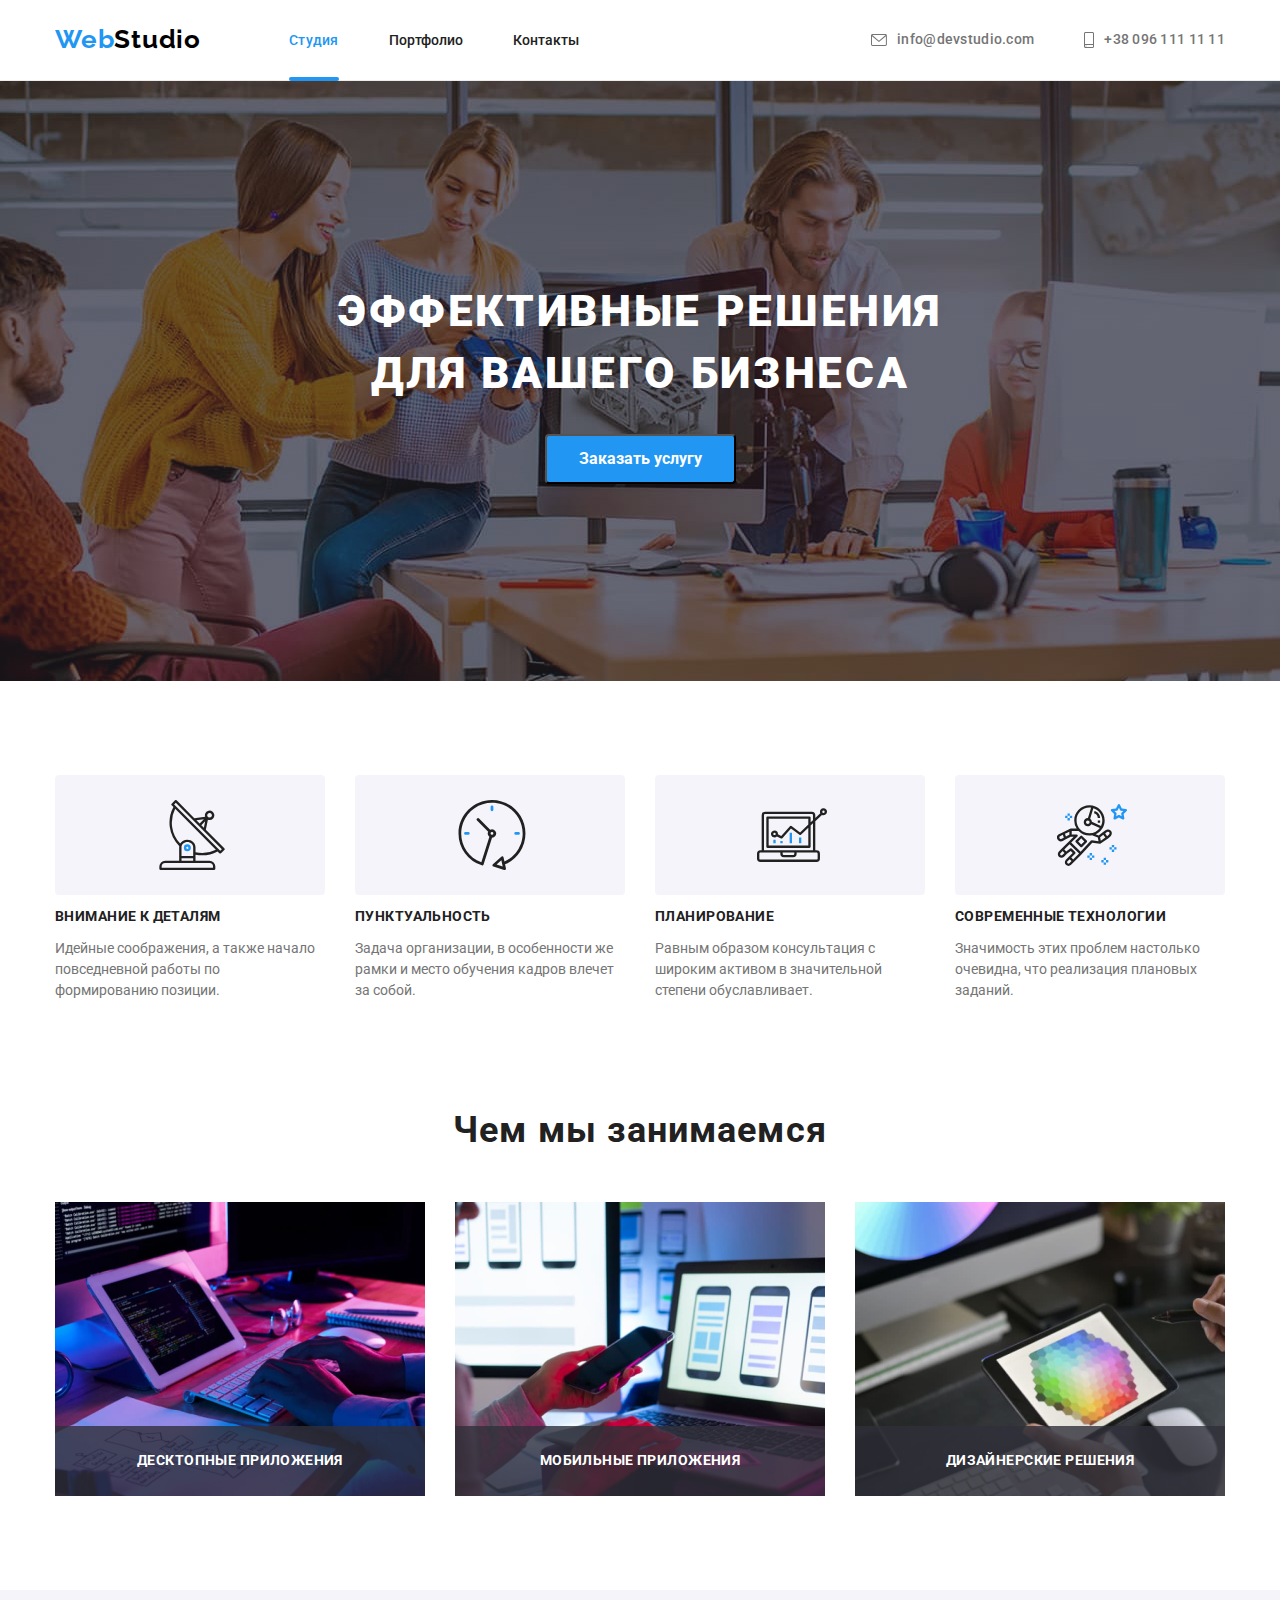
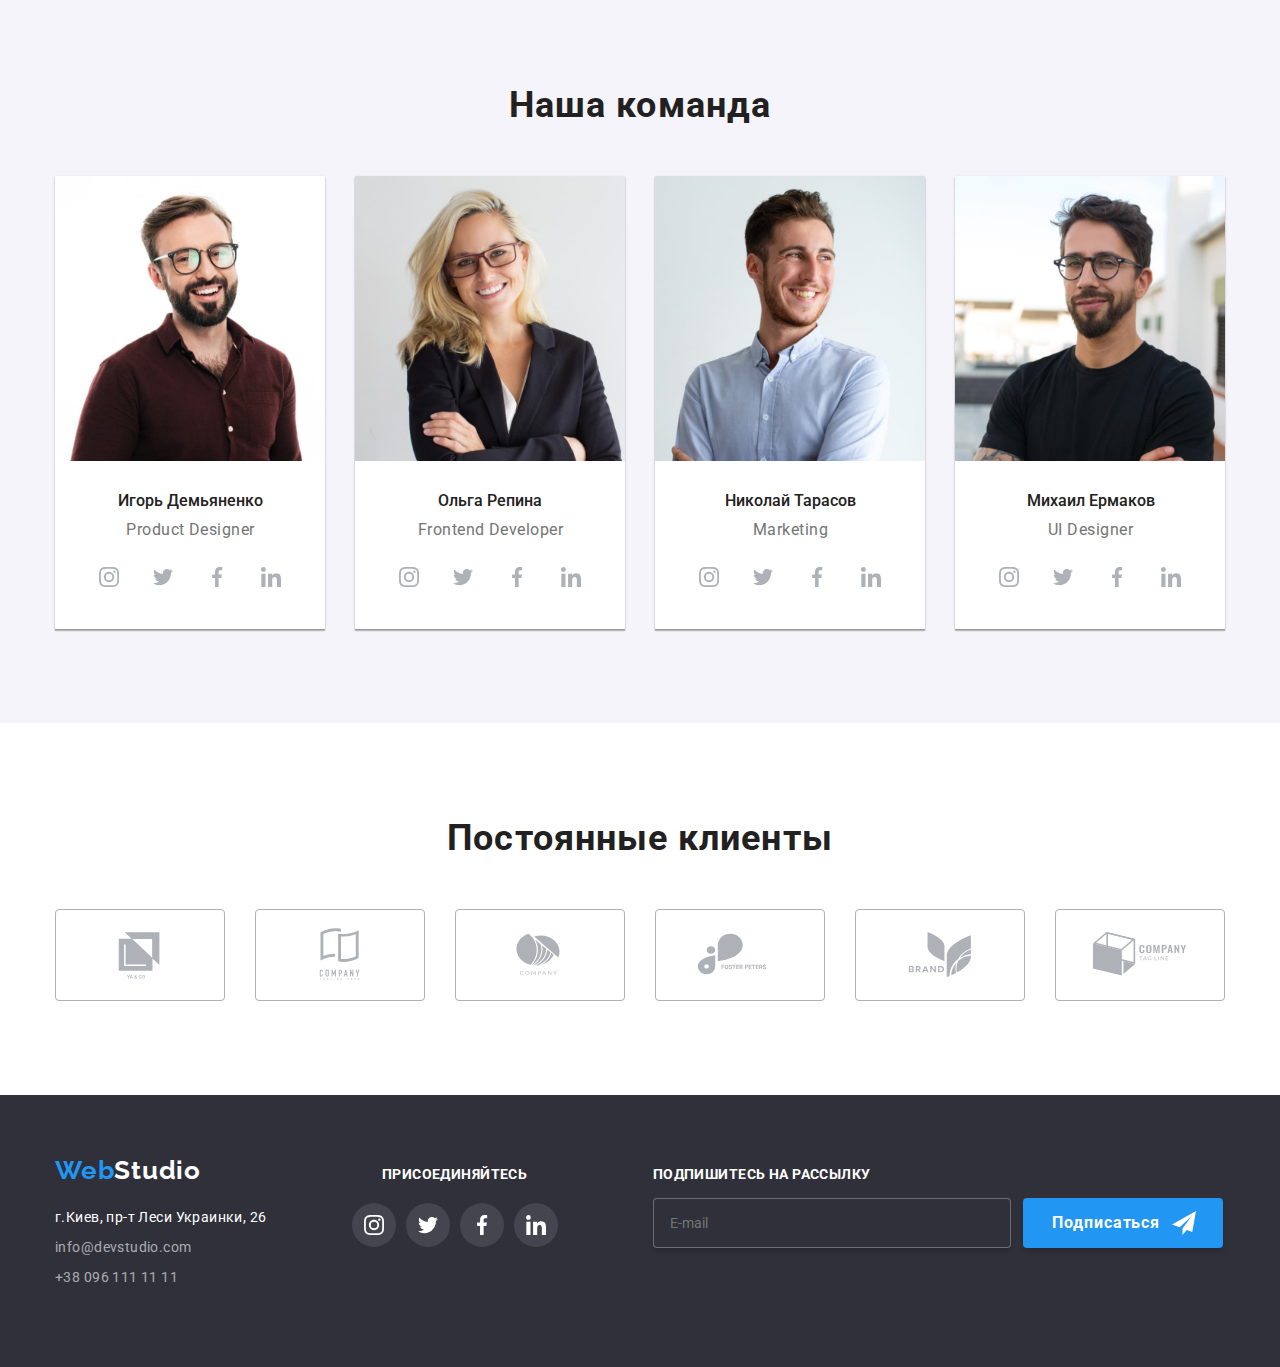
==== commit 8db6f9f3: "upd" ====
--- a/index.html
+++ b/index.html
@@ -154,7 +154,8 @@
           <ul class="examples">
             <li class="examples__item">
               <img
-                src="./images/box1.jpg"
+                srcset="./images/box1@1x.jpg 370w, ./images/box1@2x.jpg 740w"
+                src="./images/box1@1x.jpg"
                 width="370"
                 alt="Програмист за работой"
                 class="examples__image"
@@ -163,7 +164,8 @@
             </li>
             <li class="examples__item">
               <img
-                src="./images/box2.jpg"
+                srcset="./images/box2@1x.jpg 370w, ./images/box2@2x.jpg 740w"
+                src="./images/box2@1x.jpg"
                 width="370"
                 alt="Дизайнер за работой"
                 class="examples__image"
@@ -172,7 +174,8 @@
             </li>
             <li class="examples__item">
               <img
-                src="./images/box3.jpg"
+                srcset="./images/box3@1x.jpg 370w, ./images/box3@2x.jpg 740w"
+                src="./images/box3@1x.jpg"
                 width="370"
                 alt="Колорист за работой"
                 class="examples__image"
--- a/css/main.min.css
+++ b/css/main.min.css
@@ -1,2 +1,2 @@
-/*! modern-normalize v1.1.0 | MIT License | https://github.com/sindresorhus/modern-normalize */*,::before,::after{-webkit-box-sizing:border-box;box-sizing:border-box}html{line-height:1.15;-webkit-text-size-adjust:100%;-moz-tab-size:4;-o-tab-size:4;tab-size:4}body{margin:0;font-family:system-ui,-apple-system,"Segoe UI",Roboto,Helvetica,Arial,sans-serif,"Apple Color Emoji","Segoe UI Emoji"}hr{height:0;color:inherit}abbr[title]{-webkit-text-decoration:underline dotted;text-decoration:underline dotted}b,strong{font-weight:bolder}code,kbd,samp,pre{font-family:ui-monospace, SFMono-Regular, Consolas, "Liberation Mono", Menlo, monospace;font-size:1em}small{font-size:80%}sub,sup{font-size:75%;line-height:0;position:relative;vertical-align:baseline}sub{bottom:-0.25em}sup{top:-0.5em}table{text-indent:0;border-color:inherit}button,input,optgroup,select,textarea{font-family:inherit;font-size:100%;line-height:1.15;margin:0}button,select{text-transform:none}button,[type="button"],[type="reset"],[type="submit"]{-webkit-appearance:button}::-moz-focus-inner{border-style:none;padding:0}:-moz-focusring{outline:1px dotted ButtonText}:-moz-ui-invalid{box-shadow:none}legend{padding:0}progress{vertical-align:baseline}::-webkit-inner-spin-button,::-webkit-outer-spin-button{height:auto}[type="search"]{-webkit-appearance:textfield;outline-offset:-2px}::-webkit-search-decoration{-webkit-appearance:none}::-webkit-file-upload-button{-webkit-appearance:button;font:inherit}summary{display:list-item}body{font-family:Roboto, sans-serif;font-weight:400;font-size:14px;line-height:1.5;background-color:#ffffff;color:#757575;margin:0}body ul{list-style:none}body a{text-decoration:none}body a:visited{color:#212121}.header{position:relative;width:auto;background-color:#fff;border-bottom:1px solid #ececec}@media screen and (min-width: 768px){.header{position:static}}.header .header__container{padding-left:15px;padding-right:15px;margin:0 auto;display:-webkit-box;display:-ms-flexbox;display:flex;-webkit-box-align:center;-ms-flex-align:center;align-items:center}@media screen and (max-width: 767px){.header .header__container{width:100%}}@media screen and (min-width: 768px){.header .header__container{width:768px}}@media screen and (min-width: 1200px){.header .header__container{-webkit-box-pack:justify;-ms-flex-pack:justify;justify-content:space-between;width:1200px}}.header__logo{display:-webkit-inline-box;display:-ms-inline-flexbox;display:inline-flex}@media screen and (max-width: 767px){.header__logo{padding-top:16px;padding-bottom:16px}}@media screen and (min-width: 768px){.header__logo{padding-top:0;padding-bottom:0}}.web{font-family:Raleway;font-weight:700;font-size:26px;line-height:1.2;letter-spacing:0.03em;color:#2196f3}.studio{font-family:Raleway;font-weight:700;font-size:26px;line-height:1.2;letter-spacing:0.03em;color:#000000}@media screen and (max-width: 767px){.navigation{display:none;position:absolute;left:0;top:100%;width:100%;overflow:hidden;background-color:#fff;padding-left:40px;padding-right:40px;padding-top:43px;padding-bottom:43px;-webkit-box-shadow:0px 4px 8px rgba(0,0,0,0.04),0px 2px 4px rgba(0,0,0,0.08),0px 1px 3px rgba(0,0,0,0.16);box-shadow:0px 4px 8px rgba(0,0,0,0.04),0px 2px 4px rgba(0,0,0,0.08),0px 1px 3px rgba(0,0,0,0.16)}}.navigation.is-open{display:block}.navigation.is-open ~ .menu-button .menu-open{display:none}.navigation.is-open ~ .menu-button .menu-close{display:block}@media screen and (min-width: 768px){.navigation{position:static;display:-webkit-box;display:-ms-flexbox;display:flex;-webkit-box-align:center;-ms-flex-align:center;align-items:center;height:auto;overflow:visible}}@media screen and (min-width: 1200px){.navigation{max-width:1600px;width:1200px}}@media screen and (max-width: 767px){.menu-button{position:absolute;top:22px;right:23px;display:-webkit-inline-box;display:-ms-inline-flexbox;display:inline-flex;-webkit-box-align:center;-ms-flex-align:center;align-items:center;padding:0;margin:0;border:none;background-color:transparent}.menu-button:hover,.menu-button:focus{fill:#2196f3}.menu-button .menu-close{display:none}}@media screen and (min-width: 768px){.menu-button{display:none}}@media screen and (min-width: 768px){.navbar{margin:0;margin-left:-15px;padding:0;display:-webkit-box;display:-ms-flexbox;display:flex;-webkit-box-align:center;-ms-flex-align:center;align-items:center}}@media screen and (min-width: 1200px){.navbar{margin-left:0}}.nav-list{color:#212121;margin:0}.nav-list:hover,.nav-list:focus{color:#2196f3;-webkit-transform:transition;transform:transition}@media screen and (max-width: 767px){.nav-list{display:-webkit-box;display:-ms-flexbox;display:flex;-webkit-box-orient:vertical;-webkit-box-direction:normal;-ms-flex-direction:column;flex-direction:column;margin:0;padding:0}}@media screen and (min-width: 768px){.nav-list{display:-webkit-box;display:-ms-flexbox;display:flex;-webkit-box-align:center;-ms-flex-align:center;align-items:center;margin-left:88px;margin-right:0px;margin-top:0px;margin-bottom:0px;padding-left:0px}}@media screen and (max-width: 767px){.nav-list__item{margin:0}.nav-list__item:not(:last-child){margin-bottom:32px}}@media screen and (min-width: 768px){.nav-list__item{margin-top:0px;margin-bottom:0px}.nav-list__item:not(:last-child){margin-right:50px;margin-bottom:0px}}@media screen and (min-width: 480px){.nav-list__item.current{padding:0}}@media screen and (min-width: 768px){.nav-list__item.current{position:relative;margin-top:0px;margin-bottom:0px;padding:0}}@media screen and (min-width: 1200px){.nav-list__item.current{position:relative;margin-top:0px;margin-bottom:0px;padding:0}}.nav-list__link{color:#212121;-webkit-transition-property:color;transition-property:color;-webkit-transition-duration:250ms;transition-duration:250ms;-webkit-transition-timing-function:cubic-bezier(0.4, 0, 0.2, 1);transition-timing-function:cubic-bezier(0.4, 0, 0.2, 1)}.nav-list__link:hover,.nav-list__link:focus{color:#2196f3;-webkit-transform:color;transform:color}@media screen and (max-width: 767px){.nav-list__link.current::after{display:none}}@media screen and (min-width: 768px){.nav-list__link.current::after{position:absolute;left:0;bottom:-1.3px;content:"";width:100%;height:4px;background-color:#2196f3;border-radius:4px}}@media screen and (min-width: 1200px){.nav-list__link.current::after{position:absolute;left:0;bottom:-1.3px;content:"";width:100%;height:4px;background-color:#2196f3;border-radius:4px}}@media screen and (max-width: 767px){.nav-list__link{font-size:40px;font-style:normal;font-weight:500;line-height:1.2;letter-spacing:0.02em;text-align:left}}@media screen and (min-width: 768px){.nav-list__link{font-size:14px;line-height:1.1;font-weight:500;padding-top:32px;padding-bottom:32px;text-align:center}}@media screen and (min-width: 1200px){.nav-list__link{font-size:14px;line-height:1.1;font-weight:500;padding-top:32px;padding-bottom:32px;text-align:center}}.nav-list__link.current{color:#2196f3}@media screen and (min-width: 480px){.nav-list__link.current{font-size:40px;line-height:1.2;letter-spacing:0.02em;text-align:left}}@media screen and (min-width: 768px){.nav-list__link.current{position:relative;font-size:14px;line-height:1.1;letter-spacing:0.02em;font-weight:500;padding-top:32px;padding-bottom:32px}}@media screen and (max-width: 767px){.contacts-bar{display:-webkit-box;display:-ms-flexbox;display:flex;-webkit-box-orient:vertical;-webkit-box-direction:reverse;-ms-flex-direction:column-reverse;flex-direction:column-reverse;padding:0;margin:0;margin-top:170px;margin-bottom:-30px}}@media screen and (min-width: 768px){.contacts-bar{display:inline;padding:0;padding-top:13px;padding-bottom:13px;padding-left:0px;margin:0;margin-left:40px}}@media screen and (min-width: 1200px){.contacts-bar{display:-webkit-box;display:-ms-flexbox;display:flex;margin-left:auto;-webkit-box-align:center;-ms-flex-align:center;align-items:center;padding:0;padding-left:0px;margin-bottom:0px;margin-top:0px}}.contacts-bar__item{margin:0}@media screen and (max-width: 767px){.contacts-bar__item{margin-top:auto}.contacts-bar__item:first-child{margin-bottom:64px;font-size:24px}.contacts-bar__item:last-child{font-size:34px;font-weight:500;line-height:1.2;letter-spacing:0.02em;text-align:left}.contacts-bar__item:last-of-type .contacts-bar__link{color:#2196f3}}@media screen and (min-width: 768px){.contacts-bar__item{margin-left:auto;margin-bottom:10px}.contacts-bar__item:last-child{margin-bottom:0px}}@media screen and (min-width: 1200px){.contacts-bar__item{margin-right:50px;margin-top:0px;margin-bottom:0px}.contacts-bar__item:nth-child(2){padding-right:0px;margin-right:0px}}.contacts-bar__link{color:#757575;-webkit-transition-property:color;transition-property:color;-webkit-transition-duration:250ms;transition-duration:250ms;-webkit-transition-timing-function:cubic-bezier(0.4, 0, 0.2, 1);transition-timing-function:cubic-bezier(0.4, 0, 0.2, 1)}@media screen and (max-width: 767px){.contacts-bar__link{display:block;padding:0;padding-top:16px}}@media screen and (min-width: 768px){.contacts-bar__link{display:inline}}@media screen and (min-width: 1200px){.contacts-bar__link{display:-webkit-box;display:-ms-flexbox;display:flex;-webkit-box-align:center;-ms-flex-align:center;align-items:center;text-decoration:none;font-family:inherit;font-weight:500;line-height:1.1;letter-spacing:0.02em;text-align:left;font-size:14px;padding:0;padding-top:32px;padding-bottom:32px}}.contacts-bar__link:hover,.contacts-bar__link:focus{color:#2196f3;-webkit-transform:color;transform:color}.contacts-bar__link:visited{color:#757575;text-decoration:none}.icon-envelope{margin-right:10px;fill:currentColor}@media screen and (max-width: 767px){.icon-envelope{display:none}}.icon-smartphone{margin-right:10px;fill:currentColor}@media screen and (max-width: 767px){.icon-smartphone{display:none}}.additional-list{margin:0;padding:0}@media screen and (max-width: 767px){.additional-list{display:-webkit-box;display:-ms-flexbox;display:flex;-ms-flex-wrap:wrap;flex-wrap:wrap;-webkit-box-align:center;-ms-flex-align:center;align-items:center}}@media screen and (min-width: 768px){.additional-list{display:none}}.additional-list__item{padding-right:10px;border-right:1px solid rgba(33,33,33,0.2)}.additional-list__item:last-child{padding:0;border:none}.additional-list__item:not(:first-child){margin-left:10px}.additional-list__link{color:#2196f3;font-family:Roboto;font-size:14px;font-style:normal;font-weight:500;line-height:1.2;letter-spacing:0.02em;text-align:left}@media screen and (max-width: 767px){.hero{height:400px;margin-left:auto;margin-right:auto;padding:118px 60px;background-color:#2f303a;background-image:-webkit-gradient(linear, left top, right top, from(rgba(47,48,58,0.4)), to(rgba(47,48,58,0.4))),url(../../images/background_mobile1x.jpg);background-image:linear-gradient(to right, rgba(47,48,58,0.4), rgba(47,48,58,0.4)),url(../../images/background_mobile1x.jpg);background-repeat:no-repeat;background-position:center;background-size:cover;-o-object-fit:cover;object-fit:cover}}@media screen and (max-width: 767px) and (min-device-pixel-ratio: 2), screen and (max-width: 767px) and (-webkit-min-device-pixel-ratio: 2), screen and (max-width: 767px) and (min-resolution: 192dpi), screen and (max-width: 767px) and (min-resolution: 2dppx){.hero{background-image:-webkit-gradient(linear, left top, right top, from(rgba(47,48,58,0.4)), to(rgba(47,48,58,0.4))),url(../../images/background_mobile2x.jpg);background-image:linear-gradient(to right, rgba(47,48,58,0.4), rgba(47,48,58,0.4)),url(../../images/background_mobile2x.jpg);background-repeat:no-repeat;background-position:center;-o-object-fit:cover;object-fit:cover}}@media screen and (min-width: 768px){.hero{height:400px;margin-left:auto;margin-right:auto;padding:118px 204px;background-color:#2f303a;background-image:-webkit-gradient(linear, left top, right top, from(rgba(47,48,58,0.4)), to(rgba(47,48,58,0.4))),url(../../images/background_tablet1x.jpg);background-image:linear-gradient(to right, rgba(47,48,58,0.4), rgba(47,48,58,0.4)),url(../../images/background_tablet1x.jpg);background-repeat:no-repeat;background-position:center;background-size:cover;-o-object-fit:cover;object-fit:cover}}@media screen and (min-width: 768px) and (min-device-pixel-ratio: 2), screen and (min-width: 768px) and (-webkit-min-device-pixel-ratio: 2), screen and (min-width: 768px) and (min-resolution: 192dpi), screen and (min-width: 768px) and (min-resolution: 2dppx){.hero{background-image:-webkit-gradient(linear, left top, right top, from(rgba(47,48,58,0.4)), to(rgba(47,48,58,0.4))),url(../../images/background_tablet2x.jpg);background-image:linear-gradient(to right, rgba(47,48,58,0.4), rgba(47,48,58,0.4)),url(../../images/background_tablet2x.jpg);background-repeat:no-repeat;background-position:center;-o-object-fit:cover;object-fit:cover}}@media screen and (min-width: 1200px){.hero{max-width:1600px;height:600px;margin-left:auto;margin-right:auto;padding-top:200px;padding-bottom:200px;background-color:#2f303a;background-image:-webkit-gradient(linear, left top, right top, from(rgba(47,48,58,0.4)), to(rgba(47,48,58,0.4))),url(../images/bkgimg.jpg);background-image:linear-gradient(to right, rgba(47,48,58,0.4), rgba(47,48,58,0.4)),url(../images/bkgimg.jpg);background-repeat:no-repeat;background-position:center;-o-object-fit:cover;object-fit:cover}}.hero__title{padding-bottom:30px;margin:0;font-family:inherit;font-style:normal;text-align:center;font-weight:900;text-transform:uppercase;color:#fff}@media screen and (max-width: 767px){.hero__title{font-size:26px;line-height:1.6;letter-spacing:0.06em}}@media screen and (min-width: 768px){.hero__title{font-size:26px;line-height:1.6;letter-spacing:0.06em}}@media screen and (min-width: 1200px){.hero__title{font-size:44px;line-height:1.4;letter-spacing:0.06em}}.hero__button{font-family:inherit;font-weight:700;font-style:normal;font-size:16px;line-height:1.6;background-color:#2196f3;color:#fff;display:block;margin-left:auto;margin-right:auto;margin-bottom:0;margin-top:0;border-radius:4px;-webkit-box-shadow:0px 4px 4px 0px rgba(0,0,0,0.15);box-shadow:0px 4px 4px 0px rgba(0,0,0,0.15);padding-left:32px;padding-right:32px;padding-top:10px;padding-bottom:10px;cursor:pointer}.backdrop{position:fixed;top:0;left:0;width:100%;height:100%;background-color:rgba(0,0,0,0.2);opacity:1;-webkit-transition-property:opacity;transition-property:opacity;-webkit-transition-duration:250ms;transition-duration:250ms;-webkit-transition-timing-function:cubic-bezier(0.4, 0, 0.2, 1);transition-timing-function:cubic-bezier(0.4, 0, 0.2, 1)}.backdrop.is-hidden{opacity:0;pointer-events:none}.backdrop.is-hidden .modal{-webkit-transform:scale(0.5) translate(-50%, -50%);transform:scale(0.5) translate(-50%, -50%)}.modal{position:absolute;top:50%;left:50%;z-index:1000;overflow:hidden;max-width:528px;min-height:581px;background-color:#fff;-webkit-transform:scale(1) translate(-50%, -50%);transform:scale(1) translate(-50%, -50%);-webkit-transition:-webkit-transform 250ms cubic-bezier(0.4, 0, 0.2, 1);transition:-webkit-transform 250ms cubic-bezier(0.4, 0, 0.2, 1);transition:transform 250ms cubic-bezier(0.4, 0, 0.2, 1);transition:transform 250ms cubic-bezier(0.4, 0, 0.2, 1), -webkit-transform 250ms cubic-bezier(0.4, 0, 0.2, 1);-webkit-box-shadow:0px 2px 1px 0px rgba(0,0,0,0.2),0px 1px 1px 0px rgba(0,0,0,0.14),0px 1px 3px 0px rgba(0,0,0,0.12);box-shadow:0px 2px 1px 0px rgba(0,0,0,0.2),0px 1px 1px 0px rgba(0,0,0,0.14),0px 1px 3px 0px rgba(0,0,0,0.12);border-radius:4px}.modal__button{position:absolute;top:8px;right:8px;padding:0;width:30px;height:30px;display:-webkit-box;display:-ms-flexbox;display:flex;-webkit-box-pack:center;-ms-flex-pack:center;justify-content:center;-webkit-box-align:center;-ms-flex-align:center;align-items:center;border-radius:50%;border:1px solid rgba(0,0,0,0.1);fill:#000000;color:#000000;background-color:transparent;-webkit-transition:fill 250ms cubic-bezier(0.4, 0, 0.2, 1),color 250ms cubic-bezier(0.4, 0, 0.2, 1);transition:fill 250ms cubic-bezier(0.4, 0, 0.2, 1),color 250ms cubic-bezier(0.4, 0, 0.2, 1);cursor:pointer}.modal__button:hover,.modal__button:focus,.modal__button:active{fill:#2196f3;color:#2196f3;-webkit-transform:transition;transform:transition}.modal-form__container{display:-webkit-box;display:-ms-flexbox;display:flex;-webkit-box-orient:vertical;-webkit-box-direction:normal;-ms-flex-direction:column;flex-direction:column;max-width:528px;min-height:581px;padding:40px;margin:0}.modal-form__title{font-family:inherit;font-size:20px;font-weight:700;line-height:1.1;letter-spacing:0.03em;text-align:center;color:#212121;margin:0;margin-bottom:12px}.form-field{display:block;position:relative;font-family:inherit;font-size:12px;font-weight:400;line-height:1.1;letter-spacing:0.01em;text-align:left;margin-bottom:28px}.form-field:nth-child(5){margin-bottom:0}.form-field__input{position:relative;width:448px;height:40px;padding-left:42px;margin-top:4px;border-radius:4px;border:1px solid rgba(33,33,33,0.2);-webkit-transition:border 250ms cubic-bezier(0.4, 0, 0.2, 1);transition:border 250ms cubic-bezier(0.4, 0, 0.2, 1);font-family:inherit;font-size:14px;font-weight:400;line-height:1.1;letter-spacing:0.01em;text-align:left;color:#212121;cursor:pointer}.form-field__input:hover,.form-field__input:focus{border:1px solid #2196f3;outline:none}.form-field__label-name{color:#757575;font-family:inherit;font-size:12px;font-weight:400;line-height:1.1;letter-spacing:0.01em;text-align:left}.form-field__label-icon{position:absolute;left:12px;top:30px;fill:#212121;-webkit-transition-property:fill;transition-property:fill;-webkit-transition-duration:250ms;transition-duration:250ms;-webkit-transition-timing-function:cubic-bezier(0.4, 0, 0.2, 1);transition-timing-function:cubic-bezier(0.4, 0, 0.2, 1)}.form-field__input:focus ~ .form-field__label-icon,.form-field__input:hover ~ .form-field__label-icon{fill:#2196f3}.form-field__text-input{margin-top:4px;padding-top:12px;padding-left:12px;width:448px;height:120px;resize:none;border:1px solid rgba(33,33,33,0.2);border-radius:4px;-webkit-transition-property:border;transition-property:border;-webkit-transition-duration:250ms;transition-duration:250ms;-webkit-transition-timing-function:cubic-bezier(0.4, 0, 0.2, 1);transition-timing-function:cubic-bezier(0.4, 0, 0.2, 1);font-family:inherit;font-size:14px;font-weight:400;line-height:1.1;letter-spacing:0.01em;text-align:left;color:#212121;cursor:pointer}.form-field__text-input::-webkit-input-placeholder{color:rgba(117,117,117,0.5);font-family:inherit;font-size:12px;font-weight:400;line-height:1.1;letter-spacing:0.01em;text-align:left}.form-field__text-input:-ms-input-placeholder{color:rgba(117,117,117,0.5);font-family:inherit;font-size:12px;font-weight:400;line-height:1.1;letter-spacing:0.01em;text-align:left}.form-field__text-input::-ms-input-placeholder{color:rgba(117,117,117,0.5);font-family:inherit;font-size:12px;font-weight:400;line-height:1.1;letter-spacing:0.01em;text-align:left}.form-field__text-input::placeholder{color:rgba(117,117,117,0.5);font-family:inherit;font-size:12px;font-weight:400;line-height:1.1;letter-spacing:0.01em;text-align:left}.form-field__text-input:hover,.form-field__text-input:focus{border-color:#2196f3;outline:none}.field-checkbox{position:relative;display:-webkit-box;display:-ms-flexbox;display:flex;-webkit-box-align:center;-ms-flex-align:center;align-items:center;font-family:Roboto;font-size:14px;font-style:normal;font-weight:400;line-height:1.5;letter-spacing:0.03em;text-align:left;margin-top:20px;margin-bottom:30px}.field-checkbox__browser{position:absolute;width:1px;height:1px;margin:-1px;border:0;padding:0;clip:rect(0 0 0 0);overflow:hidden}.field-checkbox__custom{position:absolute;left:10px;top:3px;border:2px solid #212121;border-radius:2px;width:16px;height:15px;margin-right:7px;cursor:pointer;-webkit-transition-property:border-color, fill;transition-property:border-color, fill;-webkit-transition-duration:250ms;transition-duration:250ms;-webkit-transition-timing-function:cubic-bezier(0.4, 0, 0.2, 1);transition-timing-function:cubic-bezier(0.4, 0, 0.2, 1)}.field-checkbox__custom:hover,.field-checkbox__custom:focus{border-color:#2196f3;-webkit-transform:transition;transform:transition}.field-checkbox__browser:checked+.field-checkbox__custom{background-image:url(../images/check.svg);background-position:center;background-repeat:no-repeat;background-origin:border-box;background-size:cover;-o-object-fit:fill;object-fit:fill;border-color:#2196f3;fill:#2196f3}.field-checkbox__agreement{display:inline-block;margin:0;padding:0;margin-left:36px;color:#757575}.field-checkbox__policy-agreement{text-decoration:underline;color:#2196f3}.field-checkbox__policy-agreement:visited{color:#2196f3}.modal-form__submit-button{display:block;font-family:inherit;font-size:16px;font-weight:700;line-height:1.9;letter-spacing:0.06em;text-align:center;padding-top:10px;padding-bottom:10px;padding-left:55px;padding-right:55px;background-color:#2196f3;color:#fff;-webkit-box-shadow:0px 4px 4px 0px rgba(0,0,0,0.15);box-shadow:0px 4px 4px 0px rgba(0,0,0,0.15);border-radius:4px;border:none;margin-left:auto;margin-right:auto}@media screen and (max-width: 767px){.section{padding-top:60px;padding-bottom:60px}}@media screen and (min-width: 768px){.section{padding-top:60px;padding-bottom:60px}}@media screen and (min-width: 1200px){.section{padding-top:94px;padding-bottom:94px}}.section__container{display:-webkit-box;display:-ms-flexbox;display:flex;padding-left:15px;padding-right:15px;margin:0 auto}@media screen and (max-width: 767px){.section__container{width:100%}}@media screen and (min-width: 768px){.section__container{width:768px}}@media screen and (min-width: 1200px){.section__container{-webkit-box-pack:justify;-ms-flex-pack:justify;justify-content:space-between;width:1200px}}.advantages{display:-webkit-box;display:-ms-flexbox;display:flex;-ms-flex-wrap:wrap;flex-wrap:wrap;margin:0 auto;padding:0}@media screen and (max-width: 767px){.advantages{-webkit-box-orient:vertical;-webkit-box-direction:normal;-ms-flex-direction:column;flex-direction:column;-webkit-box-align:center;-ms-flex-align:center;align-items:center}}@media screen and (min-width: 768px){.advantages{-webkit-box-orient:unset;-webkit-box-direction:unset;-ms-flex-direction:unset;flex-direction:unset}}@media screen and (max-width: 767px){.advantages__item{width:450px;margin:0 auto;margin-bottom:30px}.advantages__item:last-child{margin-bottom:0px}}@media screen and (min-width: 768px){.advantages__item{width:354px;margin-right:30px}.advantages__item:nth-child(2n){margin-right:0px}}@media screen and (min-width: 1200px){.advantages__item{width:270px;margin-right:30px}.advantages__item:nth-child(2n){margin-right:30px}.advantages__item:last-child{margin-right:0px}}.advantages__logo{height:120px;padding-top:25px;padding-bottom:25px;border-radius:4px}@media screen and (max-width: 767px){.advantages__logo{max-width:450px;padding-left:192px;padding-right:192px;padding-top:25px;padding-bottom:25px;background-color:#f5f4fa}}@media screen and (min-width: 768px){.advantages__logo{width:354px;padding-left:144px;padding-right:144px;padding-top:25px;padding-bottom:25px;background-color:#f5f4fa}}@media screen and (min-width: 1200px){.advantages__logo{width:270px;height:120px;padding-left:102px;padding-right:102px;background-color:#f5f4fa}}.advantages__title{font-style:700;text-transform:uppercase;font-size:14px;letter-spacing:0.03em;line-height:1.1;color:#212121}.advantages__text{color:#757575}@media screen and (max-width: 767px){.section.shortened{display:none}}@media screen and (min-width: 768px){.section.shortened{display:none}}@media screen and (min-width: 1200px){.section.shortened{display:block;padding-top:0;padding-bottom:94px}}.section__title{font-size:36px;font-weight:700;line-height:1.17;letter-spacing:0.03em;text-align:center;color:#212121}.examples{display:-webkit-box;display:-ms-flexbox;display:flex;-ms-flex-wrap:wrap;flex-wrap:wrap;-webkit-box-pack:center;-ms-flex-pack:center;justify-content:center;margin-top:0;margin-bottom:0;padding:0}.examples__item{position:relative;margin-right:30px}.examples__item:nth-child(3){margin-right:0px}.examples__image{display:block}.examples__discription{position:absolute;left:0;bottom:0;display:-webkit-box;display:-ms-flexbox;display:flex;-webkit-box-align:center;-ms-flex-align:center;align-items:center;-webkit-box-pack:center;-ms-flex-pack:center;justify-content:center;width:100%;height:70px;margin:0;padding:0;font-size:14px;font-style:normal;font-weight:700;line-height:1.1;letter-spacing:0.03em;text-align:center;text-transform:uppercase;color:#fff;background-color:rgba(47,48,58,0.8)}.section.darken{background-color:#f5f4fa;padding-top:60px;padding-bottom:60px}@media screen and (min-width: 1200px){.section.darken{padding-top:94px;padding-bottom:94px}}@media screen and (max-width: 767px){.section__container--team{-webkit-box-pack:center;-ms-flex-pack:center;justify-content:center;width:480px}}@media screen and (min-width: 768px){.section__container--team{-webkit-box-pack:center;-ms-flex-pack:center;justify-content:center;width:768px}}@media screen and (min-width: 1200px){.section__container--team{-webkit-box-pack:justify;-ms-flex-pack:justify;justify-content:space-between;width:1200px}}.section__title{margin-top:0px}@media screen and (max-width: 767px){.section__title{font-size:28px;margin-bottom:30px}}@media screen and (min-width: 768px){.section__title{font-size:28px;margin-bottom:30px}}@media screen and (min-width: 1200px){.section__title{font-size:36px;margin-bottom:50px}}.team-list{display:-webkit-box;display:-ms-flexbox;display:flex;margin-top:0px;margin-bottom:0px;padding-left:0px}@media screen and (max-width: 767px){.team-list{-webkit-box-orient:vertical;-webkit-box-direction:normal;-ms-flex-direction:column;flex-direction:column;-webkit-box-pack:center;-ms-flex-pack:center;justify-content:center}}@media screen and (min-width: 768px){.team-list{width:768px;-ms-flex-wrap:wrap;flex-wrap:wrap;-webkit-box-pack:center;-ms-flex-pack:center;justify-content:center;-webkit-box-orient:unset;-webkit-box-direction:unset;-ms-flex-direction:unset;flex-direction:unset}}@media screen and (min-width: 1200px){.team-list{width:1200px;-webkit-box-orient:unset;-webkit-box-direction:unset;-ms-flex-direction:unset;flex-direction:unset;-webkit-box-pack:center;-ms-flex-pack:center;justify-content:center}}.team-list__item{text-align:center;-webkit-box-shadow:0px 2px 1px 0px #00000033, 0px 1px 1px 0px #00000024, 0px 1px 3px 0px #0000001f;box-shadow:0px 2px 1px 0px #00000033, 0px 1px 1px 0px #00000024, 0px 1px 3px 0px #0000001f;background-color:#fff}.team-list__item img{display:block;width:100%}@media screen and (max-width: 767px){.team-list__item{width:450px;margin:0;margin-bottom:30px}.team-list__item:last-child{margin-bottom:0px}}@media screen and (min-width: 768px){.team-list__item{width:354px;display:-webkit-box;display:-ms-flexbox;display:flex;-ms-flex-wrap:wrap;flex-wrap:wrap;margin:0;margin-right:30px;margin-bottom:30px}.team-list__item:nth-child(2n){margin-right:0px}.team-list__item:nth-last-child(-n+2){margin-bottom:0px}}@media screen and (min-width: 1200px){.team-list__item{width:270px;margin-right:30px;margin-left:0;margin-bottom:0}.team-list__item:nth-child(2n){margin-right:30px}.team-list__item:nth-child(4){margin-right:0px}}.worker{padding-top:30px;padding-bottom:16px;padding-left:60px;padding-right:59px}.examples .works-examples,.team .team-title{font-size:36px;font-weight:700;line-height:1.17;letter-spacing:0.03em;text-align:center;color:#212121}.worker__name{font-family:inherit;font-weight:500;font-size:16px;line-height:1.2;color:#212121;margin:0px;margin-bottom:10px}.worker__position{font-family:inherit;line-height:1.2;letter-spacing:0.03em;font-size:16px;color:#757575;margin:0px}.social-block{width:auto;padding-bottom:30px;margin:0 auto;display:-webkit-box;display:-ms-flexbox;display:flex;-webkit-box-pack:center;-ms-flex-pack:center;justify-content:center}.social-list{display:-webkit-box;display:-ms-flexbox;display:flex;-webkit-box-pack:center;-ms-flex-pack:center;justify-content:center;-webkit-box-align:center;-ms-flex-align:center;align-items:center;padding:0px}.social-list__item{display:-webkit-box;display:-ms-flexbox;display:flex;-webkit-box-pack:center;-ms-flex-pack:center;justify-content:center;-webkit-box-align:center;-ms-flex-align:center;align-items:center;margin-right:10px}.social-list__item:last-child{margin-right:0px}.social-container{padding-left:0px;margin:0;display:-webkit-box;display:-ms-flexbox;display:flex;-webkit-box-pack:center;-ms-flex-pack:center;justify-content:center;-webkit-box-align:center;-ms-flex-align:center;align-items:center}.social-container__link{display:-webkit-box;display:-ms-flexbox;display:flex;-webkit-box-pack:center;-ms-flex-pack:center;justify-content:center;-webkit-box-align:center;-ms-flex-align:center;align-items:center;width:44px;height:44px;border-radius:50%;fill:#afb1b8;-webkit-transition-property:fill, background-color;transition-property:fill, background-color;-webkit-transition-duration:250ms;transition-duration:250ms;-webkit-transition-timing-function:cubic-bezier(0.4, 0, 0.2, 1);transition-timing-function:cubic-bezier(0.4, 0, 0.2, 1)}.social-container__link:hover,.social-container__link:focus{fill:#fff;background-color:#2196f3;-webkit-transform:transition;transform:transition}.clients-list{display:-webkit-box;display:-ms-flexbox;display:flex;-ms-flex-wrap:wrap;flex-wrap:wrap;-webkit-box-align:center;-ms-flex-align:center;align-items:center;padding:0px;margin-top:0px;margin-bottom:0px}@media screen and (max-width: 767px){.clients-list{-webkit-box-pack:center;-ms-flex-pack:center;justify-content:center;margin:0 auto}}@media screen and (min-width: 1200px){.clients-list{-webkit-box-pack:center;-ms-flex-pack:center;justify-content:center}}@media screen and (max-width: 767px){.clients-list__item{margin-left:15px;margin-right:15px;margin-bottom:30px}.clients-list__item:nth-last-child(-n+2){margin-bottom:0px}}@media screen and (min-width: 1200px){.clients-list__item{margin-right:30px}.clients-list__item:last-child{margin-right:0px}}.clients-list__logo{display:-webkit-box;display:-ms-flexbox;display:flex;-webkit-box-pack:center;-ms-flex-pack:center;justify-content:center;-webkit-box-align:center;-ms-flex-align:center;align-items:center;width:170px;height:92px;border:1px solid #afb1b8;border-radius:4px;fill:#afb1b8;-webkit-transition-property:fill, background-color, border-color;transition-property:fill, background-color, border-color;-webkit-transition-duration:250ms;transition-duration:250ms;-webkit-transition-timing-function:cubic-bezier(0.4, 0, 0.2, 1);transition-timing-function:cubic-bezier(0.4, 0, 0.2, 1)}.clients-list__logo:hover,.clients-list__logo:focus{fill:#2196f3;border-color:#2196f3;background-color:#fff;-webkit-transform:transition;transform:transition}.footer{background-color:#2f303a;padding-top:60px;padding-bottom:60px}.section__container--footer{display:-webkit-box;display:-ms-flexbox;display:flex}@media screen and (max-width: 767px){.section__container--footer{width:480px;-webkit-box-orient:vertical;-webkit-box-direction:normal;-ms-flex-direction:column;flex-direction:column;-webkit-box-pack:center;-ms-flex-pack:center;justify-content:center}}@media screen and (min-width: 1200px){.section__container--footer{display:-webkit-box;display:-ms-flexbox;display:flex;-webkit-box-align:baseline;-ms-flex-align:baseline;align-items:baseline;width:1200px;padding-left:15px;padding-right:15px;margin:0 auto}}.footer-logo .studio-lighten{font-family:Raleway;font-weight:700;font-size:26px;line-height:1.2;letter-spacing:0.03em;color:#ffffff}.addres-block{display:inline;width:auto;padding:0;padding-right:15px;margin:0}.adress{font-style:normal;margin:0;padding-left:0px}.adress__physical-adress{font-family:inherit;line-height:1.5;text-align:left;letter-spacing:0.03em;font-size:14px;color:#ffffff;padding-top:20px;padding-bottom:9px}.adress__item{padding-bottom:9px}.address__link{font-family:inherit;font-size:14px;line-height:1.5;letter-spacing:0.03em;text-align:left;text-decoration:none;color:rgba(255,255,255,0.6);-webkit-transition-property:color;transition-property:color;-webkit-transition-duration:250ms;transition-duration:250ms;-webkit-transition-timing-function:cubic-bezier(0.4, 0, 0.2, 1);transition-timing-function:cubic-bezier(0.4, 0, 0.2, 1)}.address__link:hover,.address__link:focus{color:#2196f3;-webkit-transform:transition;transform:transition}.sign-block{width:auto;margin-left:70px;margin-right:93px;display:block;-webkit-box-pack:center;-ms-flex-pack:center;justify-content:center}.sign-block__title{display:block;font-family:Roboto;text-transform:uppercase;font-size:14px;font-style:normal;font-weight:700;line-height:1.1;letter-spacing:0.03em;text-align:left;color:#fff;margin:0px;padding:0px;margin-bottom:20px}.sign-list{display:-webkit-box;display:-ms-flexbox;display:flex;padding:0px;margin:0px}.sign-list__item{margin-right:10px;width:44px;height:44px;border-radius:50%;-webkit-box-align:center;-ms-flex-align:center;align-items:center;background-color:rgba(255,255,255,0.1)}.sign-list__item:last-child{margin-right:0px}.sign-list__link{display:-webkit-box;display:-ms-flexbox;display:flex;-webkit-box-pack:center;-ms-flex-pack:center;justify-content:center;-webkit-box-align:center;-ms-flex-align:center;align-items:center;fill:#fff;padding:0px;margin:0px;width:44px;height:44px;border-radius:50%;-webkit-transition-property:background-color;transition-property:background-color;-webkit-transition-duration:250ms;transition-duration:250ms;-webkit-transition-timing-function:cubic-bezier(0.4, 0, 0.2, 1);transition-timing-function:cubic-bezier(0.4, 0, 0.2, 1)}.sign-list__link:hover,.sign-list__link:focus{fill:#fff;background-color:#2196f3;-webkit-transform:transition;transform:transition}.sign-container{width:auto;margin-left:0px;margin-right:auto;display:block;-webkit-box-pack:center;-ms-flex-pack:center;justify-content:center;-webkit-box-align:center;-ms-flex-align:center;align-items:center}.sign-title{display:block;font-family:inherit;text-transform:uppercase;font-size:14px;font-weight:700;line-height:1.1;letter-spacing:0.03em;text-align:left;color:#fff;margin:0px;padding:0px;margin-bottom:15px}.sign-form{position:relative;-webkit-box-align:center;-ms-flex-align:center;align-items:center}.sign-form__input{position:relative;margin-right:12px;padding-left:16px;width:358px;height:50px;border-radius:4px;border:1px solid rgba(255,255,255,0.3);background-color:#2f303a;color:#fff;-webkit-box-shadow:0px 4px 4px 0px rgba(0,0,0,0.15);box-shadow:0px 4px 4px 0px rgba(0,0,0,0.15);-webkit-transition:border 250ms cubic-bezier(0.4, 0, 0.2, 1);transition:border 250ms cubic-bezier(0.4, 0, 0.2, 1);cursor:pointer}.sign-form__input:hover,.sign-form__input:focus{border:1px solid #2196f3;outline:none}.sign-form__button{position:relative;width:200px;height:50px;margin:0;padding-left:29px;padding-top:10px;padding-bottom:10px;padding-right:28px;background-color:#2196f3;color:#fff;font-family:inherit;font-size:16px;font-weight:700;line-height:1.9;letter-spacing:0.06em;text-align:left;border-radius:4px;border:none;-webkit-box-shadow:0px 4px 4px 0px rgba(0,0,0,0.15);box-shadow:0px 4px 4px 0px rgba(0,0,0,0.15)}.sign-form__button:hover,.sign-form__button:focus{outline:none}.sign-form__button .icon-send{position:absolute;right:15px;top:50%;-webkit-transform:translate(-50%, -50%);transform:translate(-50%, -50%);fill:#fff}.gallery__container{width:1200px;padding-left:15px;padding-right:15px;margin:0 auto}.filter{display:-webkit-box;display:-ms-flexbox;display:flex;-webkit-box-pack:center;-ms-flex-pack:center;justify-content:center;padding-bottom:50px;width:1200px;margin:0 auto}.filter__buttons{display:-webkit-box;display:-ms-flexbox;display:flex;margin:0px;padding-top:0px;padding-bottom:0px;padding-left:0px;padding-right:0px}.filter__button{margin-right:8px}.filter__button:last-child{margin-right:0px}.filter__radiobutton{font-family:inherit;font-size:16px;font-style:normal;font-weight:500;line-height:1.62;letter-spacing:0.03em;text-align:center;margin:0;padding-left:22px;padding-right:22px;padding-top:6px;padding-bottom:6px;border-radius:4px;border-width:2px;border-style:hidden;border-color:#f5f4fa;background-color:#f5f4fa;cursor:pointer;-webkit-transition-property:color, background-color, -webkit-box-shadow;transition-property:color, background-color, -webkit-box-shadow;transition-property:color, background-color, box-shadow;transition-property:color, background-color, box-shadow, -webkit-box-shadow;-webkit-transition-duration:250ms;transition-duration:250ms;-webkit-transition-timing-function:cubic-bezier(0.4, 0, 0.2, 1);transition-timing-function:cubic-bezier(0.4, 0, 0.2, 1)}.filter__radiobutton:active,.filter__radiobutton:hover,.filter__radiobutton:focus{-webkit-box-shadow:0px 2px 2px 0px rgba(0,0,0,0.12),0px 1px 2px 0px rgba(0,0,0,0.08),0px 3px 1px 0px rgba(0,0,0,0.1);box-shadow:0px 2px 2px 0px rgba(0,0,0,0.12),0px 1px 2px 0px rgba(0,0,0,0.08),0px 3px 1px 0px rgba(0,0,0,0.1);color:#fff;background-color:#2196f3;-webkit-transform:transition;transform:transition}.projects{display:-webkit-box;display:-ms-flexbox;display:flex;-webkit-box-pack:justify;-ms-flex-pack:justify;justify-content:space-between;width:1200px;margin:0 auto}.projects-list{display:-webkit-box;display:-ms-flexbox;display:flex;-ms-flex-wrap:wrap;flex-wrap:wrap;width:1200px;padding-left:0px;margin-top:0px}.projects-list__item{position:relative;margin-right:30px;margin-bottom:30px;border:1px solid #eee;-webkit-box-shadow:none;box-shadow:none}.projects-list__item:nth-last-child(-n+3){margin-bottom:0px}.projects-list__item:nth-child(3n+3){margin-right:0px}.project-thumb{position:relative;overflow:hidden}.project-thumb__image{display:block}.project-thumb__overlay{position:absolute;top:0;left:0;width:100%;height:100%;background-color:rgba(33,150,243,0.9);opacity:0;-webkit-transform:translateY(100%);transform:translateY(100%);-webkit-transition:opacity 250ms cubic-bezier(0.4, 0, 0.2, 1),-webkit-transform 250ms cubic-bezier(0.4, 0, 0.2, 1);transition:opacity 250ms cubic-bezier(0.4, 0, 0.2, 1),-webkit-transform 250ms cubic-bezier(0.4, 0, 0.2, 1);transition:transform 250ms cubic-bezier(0.4, 0, 0.2, 1),opacity 250ms cubic-bezier(0.4, 0, 0.2, 1);transition:transform 250ms cubic-bezier(0.4, 0, 0.2, 1),opacity 250ms cubic-bezier(0.4, 0, 0.2, 1),-webkit-transform 250ms cubic-bezier(0.4, 0, 0.2, 1)}.project-list__link{display:block;text-decoration:none;color:inherit;-webkit-transition-property:-webkit-box-shadow;transition-property:-webkit-box-shadow;transition-property:box-shadow;transition-property:box-shadow, -webkit-box-shadow;-webkit-transition-duration:250ms;transition-duration:250ms;-webkit-transition-timing-function:cubic-bezier(0.4, 0, 0.2, 1);transition-timing-function:cubic-bezier(0.4, 0, 0.2, 1)}.project-list__link:hover,.project-list__link:focus{-webkit-box-shadow:1px 4px 6px 0px rgba(0,0,0,0.16),0px 4px 4px 0px rgba(0,0,0,0.06),0px 1px 1px 0px rgba(0,0,0,0.12);box-shadow:1px 4px 6px 0px rgba(0,0,0,0.16),0px 4px 4px 0px rgba(0,0,0,0.06),0px 1px 1px 0px rgba(0,0,0,0.12)}.project-list__link:hover .project-thumb__overlay,.project-list__link:focus .project-thumb__overlay{-webkit-transform:translateY(0);transform:translateY(0);opacity:1}.project-thumb__text{font-family:Roboto;font-size:18px;font-style:normal;font-weight:400;line-height:1.6;letter-spacing:0.03em;text-align:left;padding-left:24px;padding-right:24px;padding-top:63px;padding-bottom:63px;margin:0;color:#fff}.title-container{margin:0px;padding-top:20px;padding-bottom:20px;padding-left:24px;padding-right:24px}.project-title{font-family:inherit;font-weight:700;font-size:18px;line-height:1.7;letter-spacing:0.06em;color:#212121;margin:0px}.project-category{display:block;margin:0px;font-size:16px;font-style:normal;font-weight:400;line-height:1.9;letter-spacing:0.03em;text-align:left;font-family:inherit;color:#757575}
+/*! modern-normalize v1.1.0 | MIT License | https://github.com/sindresorhus/modern-normalize */*,::before,::after{-webkit-box-sizing:border-box;box-sizing:border-box}html{line-height:1.15;-webkit-text-size-adjust:100%;-moz-tab-size:4;-o-tab-size:4;tab-size:4}body{margin:0;font-family:system-ui,-apple-system,"Segoe UI",Roboto,Helvetica,Arial,sans-serif,"Apple Color Emoji","Segoe UI Emoji"}hr{height:0;color:inherit}abbr[title]{-webkit-text-decoration:underline dotted;text-decoration:underline dotted}b,strong{font-weight:bolder}code,kbd,samp,pre{font-family:ui-monospace, SFMono-Regular, Consolas, "Liberation Mono", Menlo, monospace;font-size:1em}small{font-size:80%}sub,sup{font-size:75%;line-height:0;position:relative;vertical-align:baseline}sub{bottom:-0.25em}sup{top:-0.5em}table{text-indent:0;border-color:inherit}button,input,optgroup,select,textarea{font-family:inherit;font-size:100%;line-height:1.15;margin:0}button,select{text-transform:none}button,[type="button"],[type="reset"],[type="submit"]{-webkit-appearance:button}::-moz-focus-inner{border-style:none;padding:0}:-moz-focusring{outline:1px dotted ButtonText}:-moz-ui-invalid{box-shadow:none}legend{padding:0}progress{vertical-align:baseline}::-webkit-inner-spin-button,::-webkit-outer-spin-button{height:auto}[type="search"]{-webkit-appearance:textfield;outline-offset:-2px}::-webkit-search-decoration{-webkit-appearance:none}::-webkit-file-upload-button{-webkit-appearance:button;font:inherit}summary{display:list-item}body{font-family:Roboto, sans-serif;font-weight:400;font-size:14px;line-height:1.5;background-color:#ffffff;color:#757575;margin:0}body ul{list-style:none}body a{text-decoration:none}body a:visited{color:#212121}.header{position:relative;width:auto;background-color:#fff;border-bottom:1px solid #ececec}@media screen and (min-width: 768px){.header{position:static}}.header .header__container{padding-left:15px;padding-right:15px;margin:0 auto;display:-webkit-box;display:-ms-flexbox;display:flex;-webkit-box-align:center;-ms-flex-align:center;align-items:center}@media screen and (max-width: 767px){.header .header__container{width:100%}}@media screen and (min-width: 768px){.header .header__container{width:768px}}@media screen and (min-width: 1200px){.header .header__container{-webkit-box-pack:justify;-ms-flex-pack:justify;justify-content:space-between;width:1200px}}.header__logo{display:-webkit-inline-box;display:-ms-inline-flexbox;display:inline-flex}@media screen and (max-width: 767px){.header__logo{padding-top:16px;padding-bottom:16px}}@media screen and (min-width: 768px){.header__logo{padding-top:0;padding-bottom:0}}.web{font-family:Raleway;font-weight:700;font-size:26px;line-height:1.2;letter-spacing:0.03em;color:#2196f3}.studio{font-family:Raleway;font-weight:700;font-size:26px;line-height:1.2;letter-spacing:0.03em;color:#000000}@media screen and (max-width: 767px){.navigation{display:none;position:absolute;left:0;top:100%;width:100%;overflow:hidden;z-index:2;background-color:#fff;padding-left:40px;padding-right:40px;padding-top:43px;padding-bottom:43px;-webkit-box-shadow:0px 4px 8px rgba(0,0,0,0.04),0px 2px 4px rgba(0,0,0,0.08),0px 1px 3px rgba(0,0,0,0.16);box-shadow:0px 4px 8px rgba(0,0,0,0.04),0px 2px 4px rgba(0,0,0,0.08),0px 1px 3px rgba(0,0,0,0.16)}}.navigation.is-open{display:block}.navigation.is-open ~ .menu-button .menu-open{display:none}.navigation.is-open ~ .menu-button .menu-close{display:block}@media screen and (min-width: 768px){.navigation{position:static;display:-webkit-box;display:-ms-flexbox;display:flex;-webkit-box-align:center;-ms-flex-align:center;align-items:center;height:auto;overflow:visible}}@media screen and (min-width: 1200px){.navigation{max-width:1600px;width:1200px}}@media screen and (max-width: 767px){.menu-button{position:absolute;top:22px;right:23px;display:-webkit-inline-box;display:-ms-inline-flexbox;display:inline-flex;-webkit-box-align:center;-ms-flex-align:center;align-items:center;padding:0;margin:0;border:none;background-color:transparent}.menu-button:hover,.menu-button:focus{fill:#2196f3}.menu-button .menu-close{display:none}}@media screen and (min-width: 768px){.menu-button{display:none}}@media screen and (min-width: 768px){.navbar{margin:0;margin-left:-15px;padding:0;display:-webkit-box;display:-ms-flexbox;display:flex;-webkit-box-align:center;-ms-flex-align:center;align-items:center}}@media screen and (min-width: 1200px){.navbar{margin-left:0}}.nav-list{color:#212121;margin:0}.nav-list:hover,.nav-list:focus{color:#2196f3;-webkit-transform:transition;transform:transition}@media screen and (max-width: 767px){.nav-list{display:-webkit-box;display:-ms-flexbox;display:flex;-webkit-box-orient:vertical;-webkit-box-direction:normal;-ms-flex-direction:column;flex-direction:column;margin:0;padding:0}}@media screen and (min-width: 768px){.nav-list{display:-webkit-box;display:-ms-flexbox;display:flex;-webkit-box-align:center;-ms-flex-align:center;align-items:center;margin-left:88px;margin-right:0px;margin-top:0px;margin-bottom:0px;padding-left:0px}}@media screen and (max-width: 767px){.nav-list__item{margin:0}.nav-list__item:not(:last-child){margin-bottom:32px}}@media screen and (min-width: 768px){.nav-list__item{margin-top:0px;margin-bottom:0px}.nav-list__item:not(:last-child){margin-right:50px;margin-bottom:0px}}@media screen and (min-width: 480px){.nav-list__item.current{padding:0}}@media screen and (min-width: 768px){.nav-list__item.current{position:relative;margin-top:0px;margin-bottom:0px;padding:0}}@media screen and (min-width: 1200px){.nav-list__item.current{position:relative;margin-top:0px;margin-bottom:0px;padding:0}}.nav-list__link{color:#212121;-webkit-transition-property:color;transition-property:color;-webkit-transition-duration:250ms;transition-duration:250ms;-webkit-transition-timing-function:cubic-bezier(0.4, 0, 0.2, 1);transition-timing-function:cubic-bezier(0.4, 0, 0.2, 1)}.nav-list__link:hover,.nav-list__link:focus{color:#2196f3;-webkit-transform:color;transform:color}@media screen and (max-width: 767px){.nav-list__link.current::after{display:none}}@media screen and (min-width: 768px){.nav-list__link.current::after{position:absolute;left:0;bottom:-1.3px;content:"";width:100%;height:4px;background-color:#2196f3;border-radius:4px}}@media screen and (min-width: 1200px){.nav-list__link.current::after{position:absolute;left:0;bottom:-1.3px;content:"";width:100%;height:4px;background-color:#2196f3;border-radius:4px}}@media screen and (max-width: 767px){.nav-list__link{font-size:40px;font-style:normal;font-weight:500;line-height:1.2;letter-spacing:0.02em;text-align:left}}@media screen and (min-width: 768px){.nav-list__link{font-size:14px;line-height:1.1;font-weight:500;padding-top:32px;padding-bottom:32px;text-align:center}}@media screen and (min-width: 1200px){.nav-list__link{font-size:14px;line-height:1.1;font-weight:500;padding-top:32px;padding-bottom:32px;text-align:center}}.nav-list__link.current{color:#2196f3}@media screen and (min-width: 480px){.nav-list__link.current{font-size:40px;line-height:1.2;letter-spacing:0.02em;text-align:left}}@media screen and (min-width: 768px){.nav-list__link.current{position:relative;font-size:14px;line-height:1.1;letter-spacing:0.02em;font-weight:500;padding-top:32px;padding-bottom:32px}}@media screen and (max-width: 767px){.contacts-bar{display:-webkit-box;display:-ms-flexbox;display:flex;-webkit-box-orient:vertical;-webkit-box-direction:reverse;-ms-flex-direction:column-reverse;flex-direction:column-reverse;padding:0;margin:0;margin-top:170px;margin-bottom:-30px}}@media screen and (min-width: 768px){.contacts-bar{display:inline;padding:0;padding-top:13px;padding-bottom:13px;padding-left:0px;margin:0;margin-left:40px}}@media screen and (min-width: 1200px){.contacts-bar{display:-webkit-box;display:-ms-flexbox;display:flex;margin-left:auto;-webkit-box-align:center;-ms-flex-align:center;align-items:center;padding:0;padding-left:0px;margin-bottom:0px;margin-top:0px}}.contacts-bar__item{margin:0}@media screen and (max-width: 767px){.contacts-bar__item{margin-top:auto}.contacts-bar__item:first-child{margin-bottom:64px;font-size:24px}.contacts-bar__item:last-child{font-size:34px;font-weight:500;line-height:1.2;letter-spacing:0.02em;text-align:left}.contacts-bar__item:last-of-type .contacts-bar__link{color:#2196f3}}@media screen and (min-width: 768px){.contacts-bar__item{margin-left:auto;margin-bottom:10px}.contacts-bar__item:last-child{margin-bottom:0px}}@media screen and (min-width: 1200px){.contacts-bar__item{margin-right:50px;margin-top:0px;margin-bottom:0px}.contacts-bar__item:nth-child(2){padding-right:0px;margin-right:0px}}.contacts-bar__link{color:#757575;-webkit-transition-property:color;transition-property:color;-webkit-transition-duration:250ms;transition-duration:250ms;-webkit-transition-timing-function:cubic-bezier(0.4, 0, 0.2, 1);transition-timing-function:cubic-bezier(0.4, 0, 0.2, 1)}@media screen and (max-width: 767px){.contacts-bar__link{display:block;padding:0;padding-top:16px}}@media screen and (min-width: 768px){.contacts-bar__link{display:inline}}@media screen and (min-width: 1200px){.contacts-bar__link{display:-webkit-box;display:-ms-flexbox;display:flex;-webkit-box-align:center;-ms-flex-align:center;align-items:center;text-decoration:none;font-family:inherit;font-weight:500;line-height:1.1;letter-spacing:0.02em;text-align:left;font-size:14px;padding:0;padding-top:32px;padding-bottom:32px}}.contacts-bar__link:hover,.contacts-bar__link:focus{color:#2196f3;-webkit-transform:color;transform:color}.contacts-bar__link:visited{color:#757575;text-decoration:none}.icon-envelope{margin-right:10px;fill:currentColor}@media screen and (max-width: 767px){.icon-envelope{display:none}}.icon-smartphone{margin-right:10px;fill:currentColor}@media screen and (max-width: 767px){.icon-smartphone{display:none}}.additional-list{margin:0;padding:0}@media screen and (max-width: 767px){.additional-list{display:-webkit-box;display:-ms-flexbox;display:flex;-ms-flex-wrap:wrap;flex-wrap:wrap;-webkit-box-align:center;-ms-flex-align:center;align-items:center}}@media screen and (min-width: 768px){.additional-list{display:none}}.additional-list__item{padding-right:10px;border-right:1px solid rgba(33,33,33,0.2)}.additional-list__item:last-child{padding:0;border:none}.additional-list__item:not(:first-child){margin-left:10px}.additional-list__link{color:#2196f3;font-family:Roboto;font-size:14px;font-style:normal;font-weight:500;line-height:1.2;letter-spacing:0.02em;text-align:left}@media screen and (max-width: 767px){.hero{height:400px;margin-left:auto;margin-right:auto;padding:118px 60px;background-color:#2f303a;background-image:-webkit-gradient(linear, left top, right top, from(rgba(47,48,58,0.4)), to(rgba(47,48,58,0.4))),url(../../images/background_mobile@1x.jpg);background-image:linear-gradient(to right, rgba(47,48,58,0.4), rgba(47,48,58,0.4)),url(../../images/background_mobile@1x.jpg);background-repeat:no-repeat;background-position:center;background-size:cover;-o-object-fit:cover;object-fit:cover}}@media screen and (max-width: 767px) and (min-device-pixel-ratio: 2), screen and (max-width: 767px) and (-webkit-min-device-pixel-ratio: 2), screen and (max-width: 767px) and (min-resolution: 192dpi), screen and (max-width: 767px) and (min-resolution: 2dppx){.hero{background-image:-webkit-gradient(linear, left top, right top, from(rgba(47,48,58,0.4)), to(rgba(47,48,58,0.4))),url(../../images/background_mobile@2x.jpg);background-image:linear-gradient(to right, rgba(47,48,58,0.4), rgba(47,48,58,0.4)),url(../../images/background_mobile@2x.jpg);background-repeat:no-repeat;background-position:center;-o-object-fit:cover;object-fit:cover}}@media screen and (min-width: 768px){.hero{height:400px;margin-left:auto;margin-right:auto;padding:118px 204px;background-color:#2f303a;background-image:-webkit-gradient(linear, left top, right top, from(rgba(47,48,58,0.4)), to(rgba(47,48,58,0.4))),url(../../images/background_tablet@1x.jpg);background-image:linear-gradient(to right, rgba(47,48,58,0.4), rgba(47,48,58,0.4)),url(../../images/background_tablet@1x.jpg);background-repeat:no-repeat;background-position:center;background-size:cover;-o-object-fit:cover;object-fit:cover}}@media screen and (min-width: 768px) and (min-device-pixel-ratio: 2), screen and (min-width: 768px) and (-webkit-min-device-pixel-ratio: 2), screen and (min-width: 768px) and (min-resolution: 192dpi), screen and (min-width: 768px) and (min-resolution: 2dppx){.hero{background-image:-webkit-gradient(linear, left top, right top, from(rgba(47,48,58,0.4)), to(rgba(47,48,58,0.4))),url(../../images/background_tablet@2x.jpg);background-image:linear-gradient(to right, rgba(47,48,58,0.4), rgba(47,48,58,0.4)),url(../../images/background_tablet@2x.jpg);background-repeat:no-repeat;background-position:center;-o-object-fit:cover;object-fit:cover}}@media screen and (min-width: 1200px){.hero{max-width:1600px;height:600px;margin-left:auto;margin-right:auto;padding-top:200px;padding-bottom:200px;background-color:#2f303a;background-image:-webkit-gradient(linear, left top, right top, from(rgba(47,48,58,0.4)), to(rgba(47,48,58,0.4))),url(../../images/background@1x.jpg);background-image:linear-gradient(to right, rgba(47,48,58,0.4), rgba(47,48,58,0.4)),url(../../images/background@1x.jpg);background-repeat:no-repeat;background-position:center;-o-object-fit:cover;object-fit:cover}}@media screen and (min-width: 1200px) and (min-device-pixel-ratio: 2), screen and (min-width: 1200px) and (-webkit-min-device-pixel-ratio: 2), screen and (min-width: 1200px) and (min-resolution: 192dpi), screen and (min-width: 1200px) and (min-resolution: 2dppx){.hero{background-image:-webkit-gradient(linear, left top, right top, from(rgba(47,48,58,0.4)), to(rgba(47,48,58,0.4))),url(../../images/background@2x.jpg);background-image:linear-gradient(to right, rgba(47,48,58,0.4), rgba(47,48,58,0.4)),url(../../images/background@2x.jpg);background-repeat:no-repeat;background-position:center;-o-object-fit:cover;object-fit:cover}}.hero__title{padding-bottom:30px;margin:0;font-family:inherit;font-style:normal;text-align:center;font-weight:900;text-transform:uppercase;color:#fff}@media screen and (max-width: 767px){.hero__title{font-size:26px;line-height:1.6;letter-spacing:0.06em}}@media screen and (min-width: 768px){.hero__title{font-size:26px;line-height:1.6;letter-spacing:0.06em}}@media screen and (min-width: 1200px){.hero__title{font-size:44px;line-height:1.4;letter-spacing:0.06em}}.hero__button{font-family:inherit;font-weight:700;font-style:normal;font-size:16px;line-height:1.6;background-color:#2196f3;color:#fff;display:block;margin-left:auto;margin-right:auto;margin-bottom:0;margin-top:0;border-radius:4px;-webkit-box-shadow:0px 4px 4px 0px rgba(0,0,0,0.15);box-shadow:0px 4px 4px 0px rgba(0,0,0,0.15);padding-left:32px;padding-right:32px;padding-top:10px;padding-bottom:10px;cursor:pointer}.backdrop{position:fixed;top:0;left:0;width:100%;height:100%;background-color:rgba(0,0,0,0.2);opacity:1;-webkit-transition-property:opacity;transition-property:opacity;-webkit-transition-duration:250ms;transition-duration:250ms;-webkit-transition-timing-function:cubic-bezier(0.4, 0, 0.2, 1);transition-timing-function:cubic-bezier(0.4, 0, 0.2, 1)}.backdrop.is-hidden{opacity:0;pointer-events:none}.backdrop.is-hidden .modal{-webkit-transform:scale(0.5) translate(-50%, -50%);transform:scale(0.5) translate(-50%, -50%)}.modal{position:absolute;top:50%;left:50%;overflow:hidden;background-color:#fff;-webkit-transform:scale(1) translate(-50%, -50%);transform:scale(1) translate(-50%, -50%);-webkit-transition:-webkit-transform 250ms cubic-bezier(0.4, 0, 0.2, 1);transition:-webkit-transform 250ms cubic-bezier(0.4, 0, 0.2, 1);transition:transform 250ms cubic-bezier(0.4, 0, 0.2, 1);transition:transform 250ms cubic-bezier(0.4, 0, 0.2, 1), -webkit-transform 250ms cubic-bezier(0.4, 0, 0.2, 1);-webkit-box-shadow:0px 2px 1px 0px rgba(0,0,0,0.2),0px 1px 1px 0px rgba(0,0,0,0.14),0px 1px 3px 0px rgba(0,0,0,0.12);box-shadow:0px 2px 1px 0px rgba(0,0,0,0.2),0px 1px 1px 0px rgba(0,0,0,0.14),0px 1px 3px 0px rgba(0,0,0,0.12);border-radius:4px}@media screen and (max-width: 767px){.modal{max-width:450px;max-height:609px}}@media screen and (min-width: 768px){.modal{max-width:450px;max-height:609px}}@media screen and (min-width: 1200px){.modal{max-width:528px;min-height:581px}}.modal__button{position:absolute;top:8px;right:8px;padding:0;width:30px;height:30px;display:-webkit-box;display:-ms-flexbox;display:flex;-webkit-box-pack:center;-ms-flex-pack:center;justify-content:center;-webkit-box-align:center;-ms-flex-align:center;align-items:center;border-radius:50%;border:1px solid rgba(0,0,0,0.1);fill:#000000;color:#000000;background-color:transparent;-webkit-transition:fill 250ms cubic-bezier(0.4, 0, 0.2, 1),color 250ms cubic-bezier(0.4, 0, 0.2, 1);transition:fill 250ms cubic-bezier(0.4, 0, 0.2, 1),color 250ms cubic-bezier(0.4, 0, 0.2, 1);cursor:pointer}.modal__button:hover,.modal__button:focus,.modal__button:active{fill:#2196f3;color:#2196f3;-webkit-transform:transition;transform:transition}.modal-form__container{display:-webkit-box;display:-ms-flexbox;display:flex;-webkit-box-orient:vertical;-webkit-box-direction:normal;-ms-flex-direction:column;flex-direction:column;max-width:528px;min-height:581px;padding:40px;margin:0}.modal-form__title{font-family:inherit;font-size:20px;font-weight:700;line-height:1.1;letter-spacing:0.03em;text-align:center;color:#212121;margin:0;margin-bottom:12px}.form-field{display:block;position:relative;font-family:inherit;font-size:12px;font-weight:400;line-height:1.1;letter-spacing:0.01em;text-align:left;margin-bottom:10px}.form-field:nth-child(5){margin-bottom:0}.form-field__input{position:relative;padding-left:42px;margin-top:4px;height:40px;border-radius:4px;border:1px solid rgba(33,33,33,0.2);-webkit-transition:border 250ms cubic-bezier(0.4, 0, 0.2, 1);transition:border 250ms cubic-bezier(0.4, 0, 0.2, 1);font-family:inherit;font-size:14px;font-weight:400;line-height:1.1;letter-spacing:0.01em;text-align:left;color:#212121;cursor:pointer}.form-field__input:hover,.form-field__input:focus{border:1px solid #2196f3;outline:none}@media screen and (max-width: 767px){.form-field__input{width:370px}}@media screen and (min-width: 768px){.form-field__input{width:370px}}@media screen and (min-width: 1200px){.form-field__input{width:448px}}.form-field__label-name{color:#757575;font-family:inherit;font-size:12px;font-weight:400;line-height:1.1;letter-spacing:0.01em;text-align:left}.form-field__label-icon{position:absolute;left:12px;top:30px;fill:#212121;-webkit-transition-property:fill;transition-property:fill;-webkit-transition-duration:250ms;transition-duration:250ms;-webkit-transition-timing-function:cubic-bezier(0.4, 0, 0.2, 1);transition-timing-function:cubic-bezier(0.4, 0, 0.2, 1)}.form-field__input:focus ~ .form-field__label-icon,.form-field__input:hover ~ .form-field__label-icon{fill:#2196f3}.form-field__text-input{margin-top:4px;padding-top:12px;padding-left:12px;height:120px;resize:none;border:1px solid rgba(33,33,33,0.2);border-radius:4px;-webkit-transition-property:border;transition-property:border;-webkit-transition-duration:250ms;transition-duration:250ms;-webkit-transition-timing-function:cubic-bezier(0.4, 0, 0.2, 1);transition-timing-function:cubic-bezier(0.4, 0, 0.2, 1);font-family:inherit;font-size:14px;font-weight:400;line-height:1.1;letter-spacing:0.01em;text-align:left;color:#212121;cursor:pointer}.form-field__text-input::-webkit-input-placeholder{color:rgba(117,117,117,0.5);font-family:inherit;font-size:12px;font-weight:400;line-height:1.1;letter-spacing:0.01em;text-align:left}.form-field__text-input:-ms-input-placeholder{color:rgba(117,117,117,0.5);font-family:inherit;font-size:12px;font-weight:400;line-height:1.1;letter-spacing:0.01em;text-align:left}.form-field__text-input::-ms-input-placeholder{color:rgba(117,117,117,0.5);font-family:inherit;font-size:12px;font-weight:400;line-height:1.1;letter-spacing:0.01em;text-align:left}.form-field__text-input::placeholder{color:rgba(117,117,117,0.5);font-family:inherit;font-size:12px;font-weight:400;line-height:1.1;letter-spacing:0.01em;text-align:left}.form-field__text-input:hover,.form-field__text-input:focus{border-color:#2196f3;outline:none}@media screen and (max-width: 767px){.form-field__text-input{width:370px}}@media screen and (min-width: 768px){.form-field__text-input{width:370px}}@media screen and (min-width: 1200px){.form-field__text-input{width:448px}}.field-checkbox{position:relative;display:-webkit-box;display:-ms-flexbox;display:flex;-webkit-box-align:center;-ms-flex-align:center;align-items:center;font-family:Roboto;font-size:14px;font-style:normal;font-weight:400;line-height:1.5;letter-spacing:0.03em;text-align:left;margin-top:20px;margin-bottom:30px}.field-checkbox__browser{position:absolute;width:1px;height:1px;margin:-1px;border:0;padding:0;clip:rect(0 0 0 0);overflow:hidden}.field-checkbox__custom{position:absolute;top:3px;border:2px solid #212121;border-radius:2px;width:16px;height:15px;margin-right:7px;cursor:pointer;-webkit-transition-property:border-color, fill;transition-property:border-color, fill;-webkit-transition-duration:250ms;transition-duration:250ms;-webkit-transition-timing-function:cubic-bezier(0.4, 0, 0.2, 1);transition-timing-function:cubic-bezier(0.4, 0, 0.2, 1)}.field-checkbox__custom:hover,.field-checkbox__custom:focus{border-color:#2196f3;-webkit-transform:transition;transform:transition}@media screen and (max-width: 767px){.field-checkbox__custom{left:0px}}@media screen and (min-width: 768px){.field-checkbox__custom{left:0px}}@media screen and (min-width: 1200px){.field-checkbox__custom{position:absolute;left:10px}}.field-checkbox__browser:checked+.field-checkbox__custom{background-image:url(../images/check.svg);background-position:center;background-repeat:no-repeat;background-origin:border-box;background-size:cover;-o-object-fit:fill;object-fit:fill;border-color:#2196f3;fill:#2196f3}.field-checkbox__agreement{display:inline-block;margin:0;padding:0;font-weight:400;letter-spacing:0.03em;text-align:left;color:#757575}@media screen and (max-width: 767px){.field-checkbox__agreement{margin-left:27px;font-size:12px;line-height:1.2}}@media screen and (min-width: 768px){.field-checkbox__agreement{margin-left:27px;font-size:12px;line-height:1.2}}@media screen and (min-width: 1200px){.field-checkbox__agreement{margin-left:36px;font-size:14px;line-height:1.7}}.field-checkbox__policy-agreement{text-decoration:underline;color:#2196f3}.field-checkbox__policy-agreement:visited{color:#2196f3}.modal-form__submit-button{display:block;font-family:inherit;font-size:16px;font-weight:700;line-height:1.9;letter-spacing:0.06em;text-align:center;padding-top:10px;padding-bottom:10px;padding-left:55px;padding-right:55px;background-color:#2196f3;color:#fff;-webkit-box-shadow:0px 4px 4px 0px rgba(0,0,0,0.15);box-shadow:0px 4px 4px 0px rgba(0,0,0,0.15);border-radius:4px;border:none;margin-left:auto;margin-right:auto}@media screen and (max-width: 767px){.section{padding-top:60px;padding-bottom:60px}}@media screen and (min-width: 768px){.section{padding-top:60px;padding-bottom:60px}}@media screen and (min-width: 1200px){.section{padding-top:94px;padding-bottom:94px}}.section__container{display:-webkit-box;display:-ms-flexbox;display:flex;padding-left:15px;padding-right:15px;margin:0 auto}@media screen and (max-width: 767px){.section__container{width:100%}}@media screen and (min-width: 768px){.section__container{width:768px}}@media screen and (min-width: 1200px){.section__container{-webkit-box-pack:justify;-ms-flex-pack:justify;justify-content:space-between;width:1200px}}.advantages{display:-webkit-box;display:-ms-flexbox;display:flex;-ms-flex-wrap:wrap;flex-wrap:wrap;margin:0 auto;padding:0}@media screen and (max-width: 767px){.advantages{-webkit-box-orient:vertical;-webkit-box-direction:normal;-ms-flex-direction:column;flex-direction:column;-webkit-box-align:center;-ms-flex-align:center;align-items:center}}@media screen and (min-width: 768px){.advantages{-webkit-box-orient:unset;-webkit-box-direction:unset;-ms-flex-direction:unset;flex-direction:unset}}@media screen and (max-width: 767px){.advantages__item{width:450px;margin:0 auto;margin-bottom:30px}.advantages__item:last-child{margin-bottom:0px}}@media screen and (min-width: 768px){.advantages__item{width:354px;margin-right:30px}.advantages__item:nth-child(2n){margin-right:0px}}@media screen and (min-width: 1200px){.advantages__item{width:270px;margin-right:30px}.advantages__item:nth-child(2n){margin-right:30px}.advantages__item:last-child{margin-right:0px}}.advantages__logo{height:120px;padding-top:25px;padding-bottom:25px;border-radius:4px}@media screen and (max-width: 767px){.advantages__logo{max-width:450px;padding-left:192px;padding-right:192px;padding-top:25px;padding-bottom:25px;background-color:#f5f4fa}}@media screen and (min-width: 768px){.advantages__logo{width:354px;padding-left:144px;padding-right:144px;padding-top:25px;padding-bottom:25px;background-color:#f5f4fa}}@media screen and (min-width: 1200px){.advantages__logo{width:270px;height:120px;padding-left:102px;padding-right:102px;background-color:#f5f4fa}}.advantages__title{font-style:700;text-transform:uppercase;font-size:14px;letter-spacing:0.03em;line-height:1.1;color:#212121}.advantages__text{color:#757575}@media screen and (max-width: 767px){.section.shortened{display:none}}@media screen and (min-width: 768px){.section.shortened{display:none}}@media screen and (min-width: 1200px){.section.shortened{display:block;padding-top:0;padding-bottom:94px}}.section__title{font-size:36px;font-weight:700;line-height:1.17;letter-spacing:0.03em;text-align:center;color:#212121}.examples{display:-webkit-box;display:-ms-flexbox;display:flex;-ms-flex-wrap:wrap;flex-wrap:wrap;-webkit-box-pack:center;-ms-flex-pack:center;justify-content:center;margin-top:0;margin-bottom:0;padding:0}.examples__item{position:relative;margin-right:30px}.examples__item:nth-child(3){margin-right:0px}.examples__image{display:block}.examples__discription{position:absolute;left:0;bottom:0;display:-webkit-box;display:-ms-flexbox;display:flex;-webkit-box-align:center;-ms-flex-align:center;align-items:center;-webkit-box-pack:center;-ms-flex-pack:center;justify-content:center;width:100%;height:70px;margin:0;padding:0;font-size:14px;font-style:normal;font-weight:700;line-height:1.1;letter-spacing:0.03em;text-align:center;text-transform:uppercase;color:#fff;background-color:rgba(47,48,58,0.8)}.section.darken{background-color:#f5f4fa;padding-top:60px;padding-bottom:60px}@media screen and (min-width: 1200px){.section.darken{padding-top:94px;padding-bottom:94px}}@media screen and (max-width: 767px){.section__container--team{-webkit-box-pack:center;-ms-flex-pack:center;justify-content:center;width:480px}}@media screen and (min-width: 768px){.section__container--team{-webkit-box-pack:center;-ms-flex-pack:center;justify-content:center;width:768px}}@media screen and (min-width: 1200px){.section__container--team{-webkit-box-pack:justify;-ms-flex-pack:justify;justify-content:space-between;width:1200px}}.section__title{margin-top:0px}@media screen and (max-width: 767px){.section__title{font-size:28px;margin-bottom:30px}}@media screen and (min-width: 768px){.section__title{font-size:28px;margin-bottom:30px}}@media screen and (min-width: 1200px){.section__title{font-size:36px;margin-bottom:50px}}.team-list{display:-webkit-box;display:-ms-flexbox;display:flex;margin-top:0px;margin-bottom:0px;padding-left:0px}@media screen and (max-width: 767px){.team-list{-webkit-box-orient:vertical;-webkit-box-direction:normal;-ms-flex-direction:column;flex-direction:column;-webkit-box-pack:center;-ms-flex-pack:center;justify-content:center}}@media screen and (min-width: 768px){.team-list{width:768px;-ms-flex-wrap:wrap;flex-wrap:wrap;-webkit-box-pack:center;-ms-flex-pack:center;justify-content:center;-webkit-box-orient:unset;-webkit-box-direction:unset;-ms-flex-direction:unset;flex-direction:unset}}@media screen and (min-width: 1200px){.team-list{width:1200px;-webkit-box-orient:unset;-webkit-box-direction:unset;-ms-flex-direction:unset;flex-direction:unset;-webkit-box-pack:center;-ms-flex-pack:center;justify-content:center}}.team-list__item{text-align:center;-webkit-box-shadow:0px 2px 1px 0px #00000033, 0px 1px 1px 0px #00000024, 0px 1px 3px 0px #0000001f;box-shadow:0px 2px 1px 0px #00000033, 0px 1px 1px 0px #00000024, 0px 1px 3px 0px #0000001f;background-color:#fff}.team-list__item img{display:block;width:100%}@media screen and (max-width: 767px){.team-list__item{width:450px;margin:0;margin-bottom:30px}.team-list__item:last-child{margin-bottom:0px}}@media screen and (min-width: 768px){.team-list__item{width:354px;display:-webkit-box;display:-ms-flexbox;display:flex;-ms-flex-wrap:wrap;flex-wrap:wrap;margin:0;margin-right:30px;margin-bottom:30px}.team-list__item:nth-child(2n){margin-right:0px}.team-list__item:nth-last-child(-n+2){margin-bottom:0px}}@media screen and (min-width: 1200px){.team-list__item{width:270px;margin-right:30px;margin-left:0;margin-bottom:0}.team-list__item:nth-child(2n){margin-right:30px}.team-list__item:nth-child(4){margin-right:0px}}.worker{padding-top:30px;padding-bottom:16px;padding-left:60px;padding-right:59px;margin:0 auto}.examples .works-examples,.team .team-title{font-size:36px;font-weight:700;line-height:1.17;letter-spacing:0.03em;text-align:center;color:#212121}.worker__name{font-family:inherit;font-weight:500;font-size:16px;line-height:1.2;color:#212121;margin:0px;margin-bottom:10px}.worker__position{font-family:inherit;line-height:1.2;letter-spacing:0.03em;font-size:16px;color:#757575;margin:0px}.social-block{width:auto;padding-bottom:30px;margin:0 auto;display:-webkit-box;display:-ms-flexbox;display:flex;-webkit-box-pack:center;-ms-flex-pack:center;justify-content:center}.social-list{display:-webkit-box;display:-ms-flexbox;display:flex;-webkit-box-pack:center;-ms-flex-pack:center;justify-content:center;-webkit-box-align:center;-ms-flex-align:center;align-items:center;padding:0px}.social-list__item{display:-webkit-box;display:-ms-flexbox;display:flex;-webkit-box-pack:center;-ms-flex-pack:center;justify-content:center;-webkit-box-align:center;-ms-flex-align:center;align-items:center;margin-right:10px}.social-list__item:last-child{margin-right:0px}.social-container{padding-left:0px;margin:0;display:-webkit-box;display:-ms-flexbox;display:flex;-webkit-box-pack:center;-ms-flex-pack:center;justify-content:center;-webkit-box-align:center;-ms-flex-align:center;align-items:center}.social-container__link{display:-webkit-box;display:-ms-flexbox;display:flex;-webkit-box-pack:center;-ms-flex-pack:center;justify-content:center;-webkit-box-align:center;-ms-flex-align:center;align-items:center;width:44px;height:44px;border-radius:50%;fill:#afb1b8;-webkit-transition-property:fill, background-color;transition-property:fill, background-color;-webkit-transition-duration:250ms;transition-duration:250ms;-webkit-transition-timing-function:cubic-bezier(0.4, 0, 0.2, 1);transition-timing-function:cubic-bezier(0.4, 0, 0.2, 1)}.social-container__link:hover,.social-container__link:focus{fill:#fff;background-color:#2196f3;-webkit-transform:transition;transform:transition}.clients-list{display:-webkit-box;display:-ms-flexbox;display:flex;-ms-flex-wrap:wrap;flex-wrap:wrap;-webkit-box-align:center;-ms-flex-align:center;align-items:center;-webkit-box-pack:center;-ms-flex-pack:center;justify-content:center;padding:0px;margin-top:0px;margin-bottom:0px}@media screen and (max-width: 767px){.clients-list{margin:0 auto}}@media screen and (min-width: 1200px){.clients-list{margin:0 auto}}@media screen and (max-width: 767px){.clients-list__item{margin-left:15px;margin-right:15px;margin-bottom:30px}.clients-list__item:nth-last-child(-n+2){margin-bottom:0px}}@media screen and (min-width: 768px){.clients-list__item{-webkit-box-pack:center;-ms-flex-pack:center;justify-content:center;margin-right:30px;margin-bottom:30px}.clients-list__item:nth-last-child(-n+3){margin-bottom:0px}.clients-list__item:nth-child(3n){margin-right:0px}}@media screen and (min-width: 1200px){.clients-list__item{margin-bottom:0px;margin-right:30px}.clients-list__item:nth-child(3n){margin-right:30px}.clients-list__item:last-child{margin-right:0px}}.clients-list__logo{display:-webkit-box;display:-ms-flexbox;display:flex;-webkit-box-pack:center;-ms-flex-pack:center;justify-content:center;-webkit-box-align:center;-ms-flex-align:center;align-items:center;width:170px;height:92px;border:1px solid #afb1b8;border-radius:4px;fill:#afb1b8;-webkit-transition-property:fill, background-color, border-color;transition-property:fill, background-color, border-color;-webkit-transition-duration:250ms;transition-duration:250ms;-webkit-transition-timing-function:cubic-bezier(0.4, 0, 0.2, 1);transition-timing-function:cubic-bezier(0.4, 0, 0.2, 1)}.clients-list__logo:hover,.clients-list__logo:focus{fill:#2196f3;border-color:#2196f3;background-color:#fff;-webkit-transform:transition;transform:transition}.footer{background-color:#2f303a;padding-top:60px;padding-bottom:60px}.section__container--footer{display:-webkit-box;display:-ms-flexbox;display:flex}@media screen and (max-width: 767px){.section__container--footer{width:480px;-webkit-box-orient:vertical;-webkit-box-direction:normal;-ms-flex-direction:column;flex-direction:column;-webkit-box-pack:center;-ms-flex-pack:center;justify-content:center}}@media screen and (min-width: 768px){.section__container--footer{width:768px;-ms-flex-wrap:wrap;flex-wrap:wrap;-webkit-box-orient:unset;-webkit-box-direction:unset;-ms-flex-direction:unset;flex-direction:unset}}@media screen and (min-width: 1200px){.section__container--footer{-webkit-box-align:baseline;-ms-flex-align:baseline;align-items:baseline;width:1200px;padding-left:15px;padding-right:15px;margin:0 auto}}.footer-logo .studio-lighten{font-family:Raleway;font-weight:700;font-size:26px;line-height:1.2;letter-spacing:0.03em;color:#ffffff}.addres-block{display:inline}@media screen and (max-width: 767px){.addres-block{text-align:center}}@media screen and (min-width: 768px){.addres-block{text-align:center;margin-right:155px;margin-bottom:60px}}@media screen and (min-width: 1200px){.addres-block{text-align:left;display:inline;width:auto;padding:0;padding-right:15px;margin:0}}.adress{font-style:normal;margin:0;padding-left:0px}@media screen and (max-width: 767px){.adress{margin-bottom:60px}}@media screen and (min-width: 768px){.adress{margin-bottom:0}}.adress__physical-adress{font-family:inherit;line-height:1.5;text-align:left;letter-spacing:0.03em;font-size:14px;color:#ffffff;padding-top:20px;padding-bottom:9px}@media screen and (max-width: 767px){.adress__physical-adress{text-align:center}}@media screen and (min-width: 768px){.adress__physical-adress{text-align:center}}@media screen and (min-width: 1200px){.adress__physical-adress{text-align:left}}.adress__item{padding-bottom:9px}.address__link{font-family:inherit;font-size:14px;line-height:1.5;letter-spacing:0.03em;text-align:left;text-decoration:none;color:rgba(255,255,255,0.6);-webkit-transition-property:color;transition-property:color;-webkit-transition-duration:250ms;transition-duration:250ms;-webkit-transition-timing-function:cubic-bezier(0.4, 0, 0.2, 1);transition-timing-function:cubic-bezier(0.4, 0, 0.2, 1)}.address__link:hover,.address__link:focus{color:#2196f3;-webkit-transform:transition;transform:transition}.sign-block{width:auto;display:-webkit-box;display:-ms-flexbox;display:flex;-webkit-box-align:center;-ms-flex-align:center;align-items:center;-webkit-box-pack:center;-ms-flex-pack:center;justify-content:center}@media screen and (max-width: 767px){.sign-block{-webkit-box-orient:vertical;-webkit-box-direction:normal;-ms-flex-direction:column;flex-direction:column;margin:0}}@media screen and (min-width: 768px){.sign-block{-webkit-box-orient:vertical;-webkit-box-direction:normal;-ms-flex-direction:column;flex-direction:column;margin-bottom:60px;margin-left:72px}}@media screen and (min-width: 1200px){.sign-block{-webkit-box-orient:vertical;-webkit-box-direction:normal;-ms-flex-direction:column;flex-direction:column;margin-left:70px;margin-right:93px}}.sign-block__title{display:block;font-family:Roboto;text-transform:uppercase;font-size:14px;font-style:normal;font-weight:700;line-height:1.1;letter-spacing:0.03em;text-align:left;color:#fff;margin:0px;padding:0px;margin-bottom:20px}@media screen and (max-width: 767px){.sign-block__title{text-align:center}}.sign-list{display:-webkit-box;display:-ms-flexbox;display:flex}@media screen and (max-width: 767px){.sign-list{-webkit-box-pack:center;-ms-flex-pack:center;justify-content:center;margin-bottom:60px;padding-left:0}}@media screen and (min-width: 768px){.sign-list{padding:0}}@media screen and (min-width: 1200px){.sign-list{padding:0px;margin:0px}}.sign-list__item{margin-right:10px;width:44px;height:44px;border-radius:50%;-webkit-box-align:center;-ms-flex-align:center;align-items:center;background-color:rgba(255,255,255,0.1)}.sign-list__item:last-child{margin-right:0px}.sign-list__link{display:-webkit-box;display:-ms-flexbox;display:flex;-webkit-box-pack:center;-ms-flex-pack:center;justify-content:center;-webkit-box-align:center;-ms-flex-align:center;align-items:center;fill:#fff;padding:0px;margin:0px;width:44px;height:44px;border-radius:50%;-webkit-transition-property:background-color;transition-property:background-color;-webkit-transition-duration:250ms;transition-duration:250ms;-webkit-transition-timing-function:cubic-bezier(0.4, 0, 0.2, 1);transition-timing-function:cubic-bezier(0.4, 0, 0.2, 1)}.sign-list__link:hover,.sign-list__link:focus{fill:#fff;background-color:#2196f3;-webkit-transform:transition;transform:transition}.sign-container{width:auto;margin-left:0px;margin-right:auto;display:block;-webkit-box-pack:center;-ms-flex-pack:center;justify-content:center;-webkit-box-align:center;-ms-flex-align:center;align-items:center}@media screen and (min-width: 768px){.sign-container{margin:0 auto}}.sign-title{display:block;font-family:inherit;text-transform:uppercase;font-size:14px;font-weight:700;line-height:1.1;letter-spacing:0.03em;text-align:left;color:#fff;margin:0px;padding:0px;margin-bottom:15px}@media screen and (max-width: 767px){.sign-title{text-align:center}}@media screen and (min-width: 768px){.sign-title{text-align:center}}@media screen and (min-width: 1200px){.sign-title{text-align:left}}.sign-form{display:inline-block;position:relative;-webkit-box-align:center;-ms-flex-align:center;align-items:center;text-align:center}@media screen and (min-width: 768px){.sign-form{display:-webkit-box;display:-ms-flexbox;display:flex;-webkit-box-orient:vertical;-webkit-box-direction:normal;-ms-flex-direction:column;flex-direction:column;-webkit-box-align:center;-ms-flex-align:center;align-items:center}}@media screen and (min-width: 1200px){.sign-form{-webkit-box-orient:unset;-webkit-box-direction:unset;-ms-flex-direction:unset;flex-direction:unset}}.sign-form__input{position:relative;height:50px;padding-left:16px;border-radius:4px;border:1px solid rgba(255,255,255,0.3);background-color:#2f303a;color:#fff;-webkit-box-shadow:0px 4px 4px 0px rgba(0,0,0,0.15);box-shadow:0px 4px 4px 0px rgba(0,0,0,0.15);-webkit-transition:border 250ms cubic-bezier(0.4, 0, 0.2, 1);transition:border 250ms cubic-bezier(0.4, 0, 0.2, 1);cursor:pointer}.sign-form__input:hover,.sign-form__input:focus{border:1px solid #2196f3;outline:none}@media screen and (max-width: 767px){.sign-form__input{width:450px;margin-bottom:20px}}@media screen and (min-width: 768px){.sign-form__input{width:450px;margin-bottom:20px}}@media screen and (min-width: 1200px){.sign-form__input{margin-bottom:0;margin-right:12px;width:358px}}.sign-form__button{position:relative;width:200px;height:50px;margin:0;padding-left:29px;padding-top:10px;padding-bottom:10px;padding-right:28px;background-color:#2196f3;color:#fff;font-family:inherit;font-size:16px;font-weight:700;line-height:1.9;letter-spacing:0.06em;text-align:left;border-radius:4px;border:none;-webkit-box-shadow:0px 4px 4px 0px rgba(0,0,0,0.15);box-shadow:0px 4px 4px 0px rgba(0,0,0,0.15)}.sign-form__button:hover,.sign-form__button:focus{outline:none}.sign-form__button .icon-send{position:absolute;right:15px;top:50%;-webkit-transform:translate(-50%, -50%);transform:translate(-50%, -50%);fill:#fff}@media screen and (max-width: 767px){.sign-form__button{margin-left:auto;margin-right:auto}}@media screen and (min-width: 768px){.sign-form__button{margin-left:auto;margin-right:auto}}@media screen and (min-width: 1200px){.sign-form__button{margin:0}}.gallery__container{padding-left:15px;padding-right:15px}@media screen and (max-width: 767px){.gallery__container{width:480px}}@media screen and (min-width: 728px){.gallery__container{width:728px}}@media screen and (min-width: 1200px){.gallery__container{width:1200px;margin:0 auto}}.filter{display:-webkit-box;display:-ms-flexbox;display:flex}@media screen and (max-width: 767px){.filter{width:480px;padding-bottom:40px}}@media screen and (min-width: 768px){.filter{-webkit-box-pack:center;-ms-flex-pack:center;justify-content:center;padding-bottom:30px;width:auto}}@media screen and (min-width: 1200px){.filter{-webkit-box-pack:center;-ms-flex-pack:center;justify-content:center;padding-bottom:50px;width:1200px;margin:0 auto}}.filter__buttons{display:-webkit-box;display:-ms-flexbox;display:flex;padding:0px;margin:0px}@media screen and (max-width: 767px){.filter__buttons{-ms-flex-wrap:wrap;flex-wrap:wrap}}.filter__button{margin-right:8px}.filter__button:last-child{margin-right:0px}@media screen and (max-width: 767px){.filter__button{margin-bottom:15px}.filter__button:nth-child(-n+2){margin-bottom:0px}}.filter__radiobutton{font-family:inherit;font-size:16px;font-style:normal;font-weight:500;line-height:1.62;letter-spacing:0.03em;text-align:center;margin:0;padding-left:22px;padding-right:22px;padding-top:6px;padding-bottom:6px;border-radius:4px;border-width:2px;border-style:hidden;border-color:#f5f4fa;background-color:#f5f4fa;cursor:pointer;-webkit-transition-property:color, background-color, -webkit-box-shadow;transition-property:color, background-color, -webkit-box-shadow;transition-property:color, background-color, box-shadow;transition-property:color, background-color, box-shadow, -webkit-box-shadow;-webkit-transition-duration:250ms;transition-duration:250ms;-webkit-transition-timing-function:cubic-bezier(0.4, 0, 0.2, 1);transition-timing-function:cubic-bezier(0.4, 0, 0.2, 1)}.filter__radiobutton:active,.filter__radiobutton:hover,.filter__radiobutton:focus{-webkit-box-shadow:0px 2px 2px 0px rgba(0,0,0,0.12),0px 1px 2px 0px rgba(0,0,0,0.08),0px 3px 1px 0px rgba(0,0,0,0.1);box-shadow:0px 2px 2px 0px rgba(0,0,0,0.12),0px 1px 2px 0px rgba(0,0,0,0.08),0px 3px 1px 0px rgba(0,0,0,0.1);color:#fff;background-color:#2196f3;-webkit-transform:transition;transform:transition}.projects{display:-webkit-box;display:-ms-flexbox;display:flex}@media screen and (max-width: 767px){.projects{width:480px}}@media screen and (min-width: 768px){.projects{-webkit-box-pack:justify;-ms-flex-pack:justify;justify-content:space-between;width:768px}}@media screen and (min-width: 1200px){.projects{-webkit-box-pack:justify;-ms-flex-pack:justify;justify-content:space-between;width:1200px;margin:0 auto}}.projects-list{display:-webkit-box;display:-ms-flexbox;display:flex;-ms-flex-wrap:wrap;flex-wrap:wrap;padding-left:0px;margin-top:0px}@media screen and (max-width: 767px){.projects-list{width:480px;-webkit-box-orient:vertical;-webkit-box-direction:normal;-ms-flex-direction:column;flex-direction:column}}@media screen and (min-width: 768px){.projects-list{width:768px;-webkit-box-orient:unset;-webkit-box-direction:unset;-ms-flex-direction:unset;flex-direction:unset}}@media screen and (min-width: 1200px){.projects-list{-webkit-box-orient:unset;-webkit-box-direction:unset;-ms-flex-direction:unset;flex-direction:unset;width:1200px;margin:0 auto}}.projects-list__item{position:relative;border:1px solid #eee;-webkit-box-shadow:none;box-shadow:none}@media screen and (max-width: 767px){.projects-list__item{margin-bottom:30px;width:450px}.projects-list__item:last-child{margin-bottom:0px}}@media screen and (min-width: 768px){.projects-list__item{width:354px;margin-right:30px;margin-bottom:30px}.projects-list__item:nth-child(2n+2){margin-right:0px}.projects-list__item:last-child{margin-bottom:0px}}@media screen and (min-width: 1200px){.projects-list__item{margin-right:30px;margin-bottom:30px}.projects-list__item:nth-child(2n+2){margin-right:30px}.projects-list__item:nth-last-child(-n+3){margin-bottom:0px}.projects-list__item:nth-child(3n+3){margin-right:0px}}.project-thumb{position:relative;overflow:hidden}.project-thumb__image{display:block;width:100%}.project-thumb__overlay{position:absolute;top:0;left:0;width:100%;height:100%;background-color:rgba(33,150,243,0.9);opacity:0;-webkit-transform:translateY(100%);transform:translateY(100%);-webkit-transition:opacity 250ms cubic-bezier(0.4, 0, 0.2, 1),-webkit-transform 250ms cubic-bezier(0.4, 0, 0.2, 1);transition:opacity 250ms cubic-bezier(0.4, 0, 0.2, 1),-webkit-transform 250ms cubic-bezier(0.4, 0, 0.2, 1);transition:transform 250ms cubic-bezier(0.4, 0, 0.2, 1),opacity 250ms cubic-bezier(0.4, 0, 0.2, 1);transition:transform 250ms cubic-bezier(0.4, 0, 0.2, 1),opacity 250ms cubic-bezier(0.4, 0, 0.2, 1),-webkit-transform 250ms cubic-bezier(0.4, 0, 0.2, 1)}.project-list__link{display:block;text-decoration:none;color:inherit;-webkit-transition-property:-webkit-box-shadow;transition-property:-webkit-box-shadow;transition-property:box-shadow;transition-property:box-shadow, -webkit-box-shadow;-webkit-transition-duration:250ms;transition-duration:250ms;-webkit-transition-timing-function:cubic-bezier(0.4, 0, 0.2, 1);transition-timing-function:cubic-bezier(0.4, 0, 0.2, 1)}.project-list__link:hover,.project-list__link:focus{-webkit-box-shadow:1px 4px 6px 0px rgba(0,0,0,0.16),0px 4px 4px 0px rgba(0,0,0,0.06),0px 1px 1px 0px rgba(0,0,0,0.12);box-shadow:1px 4px 6px 0px rgba(0,0,0,0.16),0px 4px 4px 0px rgba(0,0,0,0.06),0px 1px 1px 0px rgba(0,0,0,0.12)}.project-list__link:hover .project-thumb__overlay,.project-list__link:focus .project-thumb__overlay{-webkit-transform:translateY(0);transform:translateY(0);opacity:1}.project-thumb__text{font-family:Roboto;font-size:18px;font-style:normal;font-weight:400;line-height:1.6;letter-spacing:0.03em;text-align:left;padding-left:24px;padding-right:24px;padding-top:63px;padding-bottom:63px;margin:0;color:#fff}.title-container{margin:0px;padding-top:20px;padding-bottom:20px;padding-left:24px;padding-right:24px}.project-title{font-family:inherit;font-weight:700;font-size:18px;line-height:1.7;letter-spacing:0.06em;color:#212121;margin:0px}.project-category{display:block;margin:0px;font-size:16px;font-style:normal;font-weight:400;line-height:1.9;letter-spacing:0.03em;text-align:left;font-family:inherit;color:#757575}
 /*# sourceMappingURL=main.min.css.map */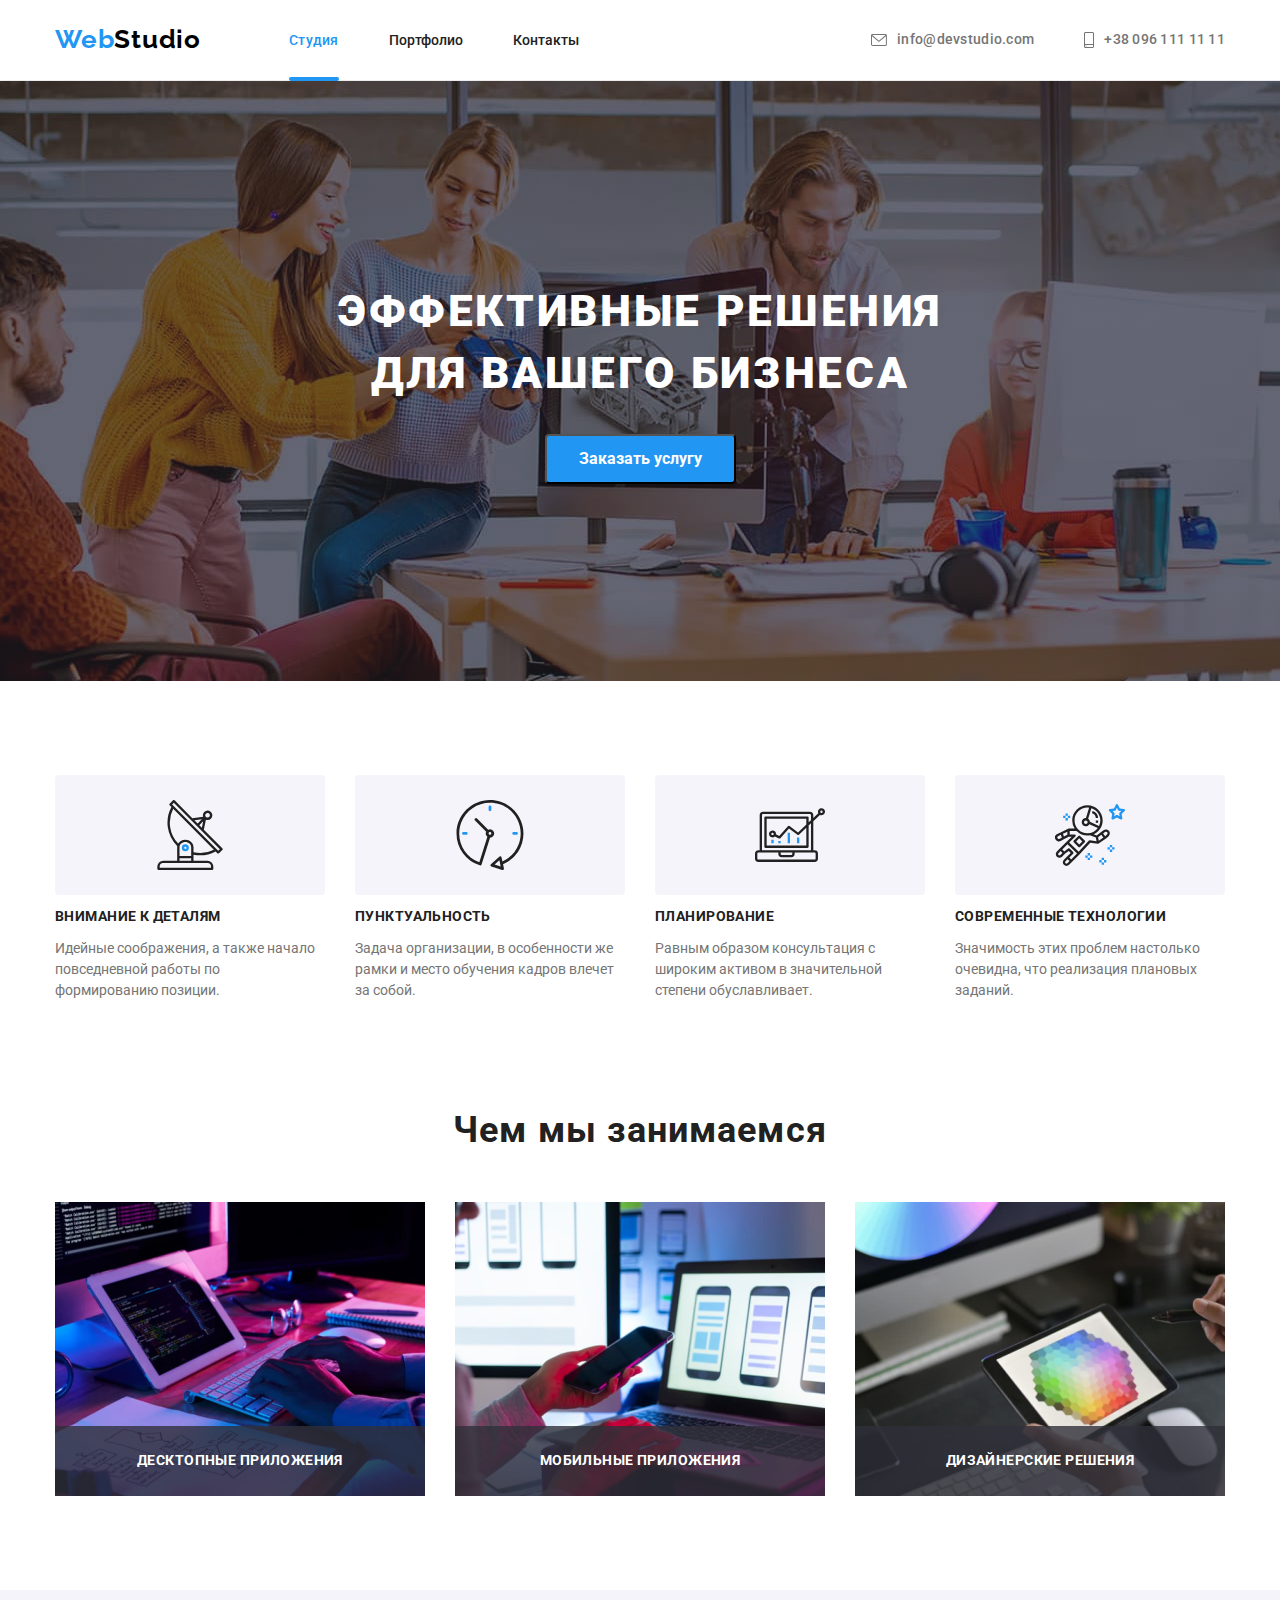
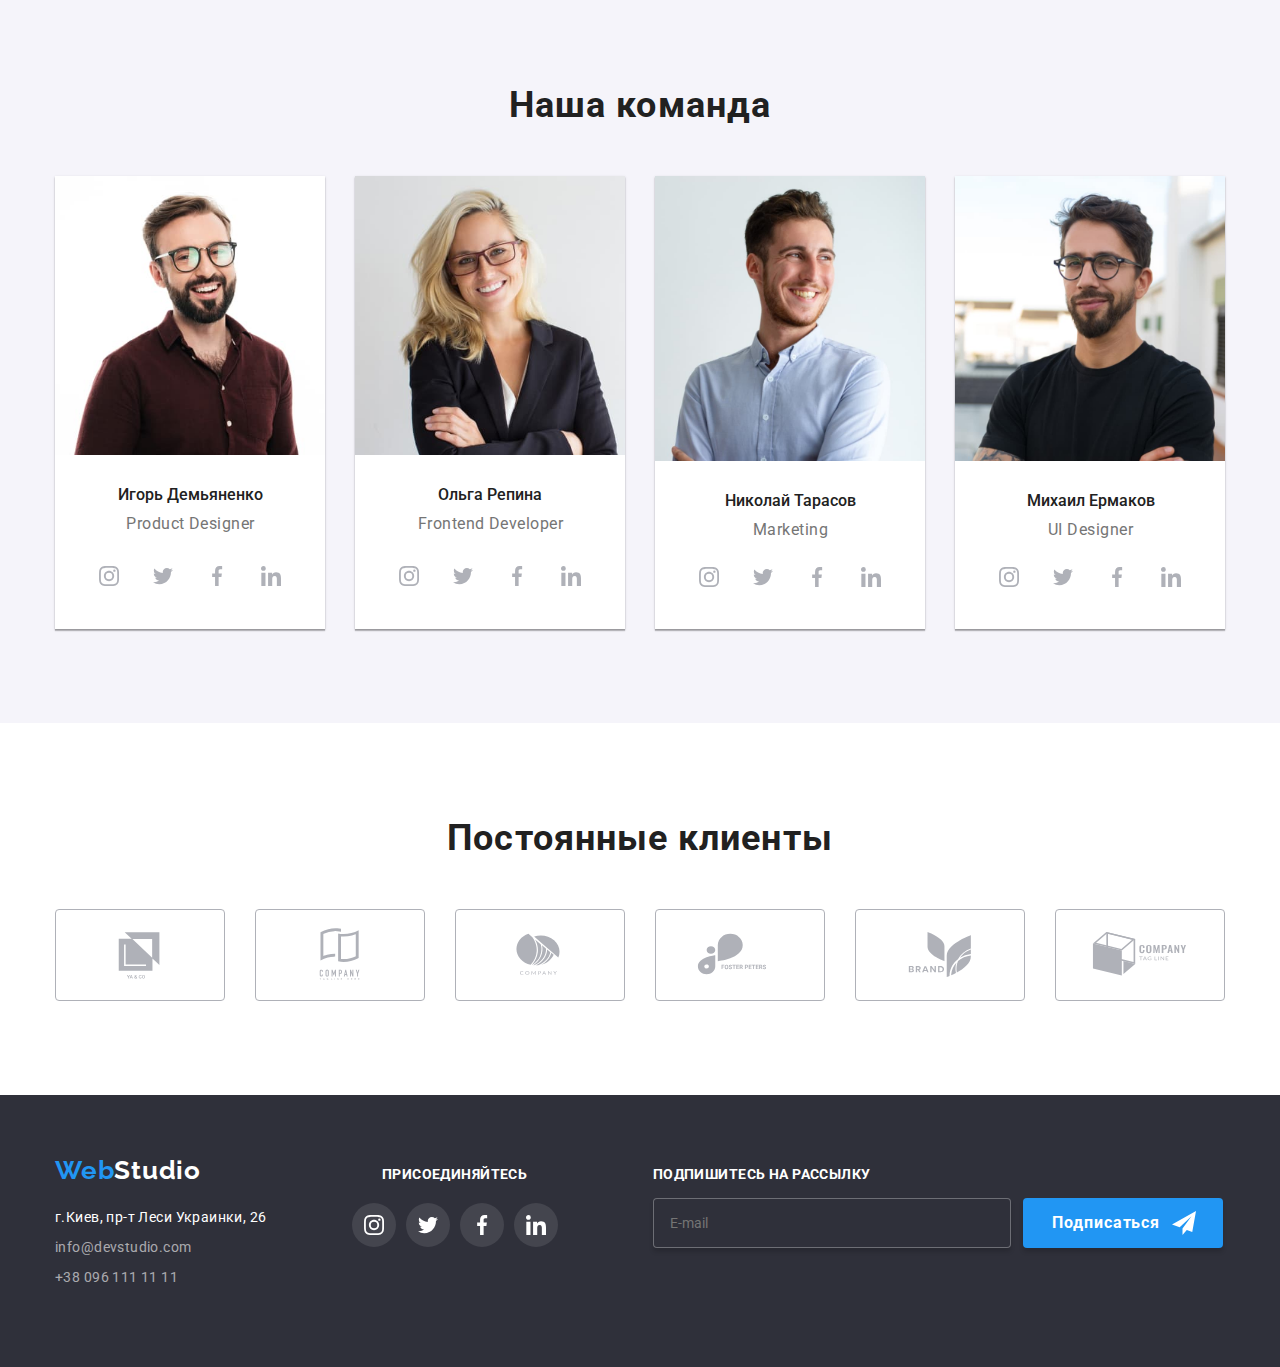
==== commit ca4f8026: "upd" ====
--- a/index.html
+++ b/index.html
@@ -69,11 +69,12 @@
         <button type="button" class="menu-button js-open-menu">
           <svg width="24" height="18" class="menu-button__icon">
             <use
-              id="close"
+              id="open"
               class="menu-open"
               href="./images/sprite.svg#menu-open"
             ></use>
             <use
+              id="close"
               class="menu-close js-close-menu"
               href="./images/sprite.svg#menu-close"
             ></use>
@@ -193,12 +194,12 @@
             <li class="team-list__item">
               <img
                 srcset="
-                  ./images/worker1mobile1x.jpg  450w,
-                  ./images/worker1mobile2x.jpg  900w
-                  ./images/worker1tablet1x.jpg  354w,
-                  ./images/worker1tablet2x.jpg  708w,
-                  ./images/worker1@1x.jpg       270w,
-                  ./images/worker1@2x.jpg       540w
+                  ./images/worker1mobile1x.jpg  1x,
+                  ./images/worker1mobile2x.jpg  2x
+                  ./images/worker1tablet1x.jpg  1x,
+                  ./images/worker1tablet2x.jpg  2x,
+                  ./images/worker1@1x.jpg       1x,
+                  ./images/worker1@2x.jpg       2x
                 "
                 width="270"
                 src="./images/worker1@1x.jpg"
@@ -252,12 +253,12 @@
             <li class="team-list__item">
               <img
                 srcset="
-                  ./images/worker2mobile1x.jpg  450w,
-                  ./images/worker2mobile2x.jpg  900w
-                  ./images/worker2tablet1x.jpg  354w,
-                  ./images/worker2tablet2x.jpg  708w,
-                  ./images/worker2@1x.jpg       270w,
-                  ./images/worker2@2x.jpg       540w
+                  ./images/worker2mobile1x.jpg  1x,
+                  ./images/worker2mobile2x.jpg  2x,
+                  ./images/worker2tablet1x.jpg  1X,
+                  ./images/worker2tablet2x.jpg  2X,
+                  ./images/worker2@1x.jpg       1X,
+                  ./images/worker2@2x.jpg       2x
                 "
                 width="270"
                 src="./images/worker2@1x.jpg"
@@ -483,7 +484,7 @@
 
     <footer class="footer">
       <div class="section__container section__container--footer">
-        <div class="addres-block">
+        <div class="address-block">
           <a href="/" class="footer-logo">
             <span class="web">Web</span
             ><span class="studio-lighten">Studio</span>
--- a/css/main.min.css
+++ b/css/main.min.css
@@ -1,2 +1,2 @@
-/*! modern-normalize v1.1.0 | MIT License | https://github.com/sindresorhus/modern-normalize */*,::before,::after{-webkit-box-sizing:border-box;box-sizing:border-box}html{line-height:1.15;-webkit-text-size-adjust:100%;-moz-tab-size:4;-o-tab-size:4;tab-size:4}body{margin:0;font-family:system-ui,-apple-system,"Segoe UI",Roboto,Helvetica,Arial,sans-serif,"Apple Color Emoji","Segoe UI Emoji"}hr{height:0;color:inherit}abbr[title]{-webkit-text-decoration:underline dotted;text-decoration:underline dotted}b,strong{font-weight:bolder}code,kbd,samp,pre{font-family:ui-monospace, SFMono-Regular, Consolas, "Liberation Mono", Menlo, monospace;font-size:1em}small{font-size:80%}sub,sup{font-size:75%;line-height:0;position:relative;vertical-align:baseline}sub{bottom:-0.25em}sup{top:-0.5em}table{text-indent:0;border-color:inherit}button,input,optgroup,select,textarea{font-family:inherit;font-size:100%;line-height:1.15;margin:0}button,select{text-transform:none}button,[type="button"],[type="reset"],[type="submit"]{-webkit-appearance:button}::-moz-focus-inner{border-style:none;padding:0}:-moz-focusring{outline:1px dotted ButtonText}:-moz-ui-invalid{box-shadow:none}legend{padding:0}progress{vertical-align:baseline}::-webkit-inner-spin-button,::-webkit-outer-spin-button{height:auto}[type="search"]{-webkit-appearance:textfield;outline-offset:-2px}::-webkit-search-decoration{-webkit-appearance:none}::-webkit-file-upload-button{-webkit-appearance:button;font:inherit}summary{display:list-item}body{font-family:Roboto, sans-serif;font-weight:400;font-size:14px;line-height:1.5;background-color:#ffffff;color:#757575;margin:0}body ul{list-style:none}body a{text-decoration:none}body a:visited{color:#212121}.header{position:relative;width:auto;background-color:#fff;border-bottom:1px solid #ececec}@media screen and (min-width: 768px){.header{position:static}}.header .header__container{padding-left:15px;padding-right:15px;margin:0 auto;display:-webkit-box;display:-ms-flexbox;display:flex;-webkit-box-align:center;-ms-flex-align:center;align-items:center}@media screen and (max-width: 767px){.header .header__container{width:100%}}@media screen and (min-width: 768px){.header .header__container{width:768px}}@media screen and (min-width: 1200px){.header .header__container{-webkit-box-pack:justify;-ms-flex-pack:justify;justify-content:space-between;width:1200px}}.header__logo{display:-webkit-inline-box;display:-ms-inline-flexbox;display:inline-flex}@media screen and (max-width: 767px){.header__logo{padding-top:16px;padding-bottom:16px}}@media screen and (min-width: 768px){.header__logo{padding-top:0;padding-bottom:0}}.web{font-family:Raleway;font-weight:700;font-size:26px;line-height:1.2;letter-spacing:0.03em;color:#2196f3}.studio{font-family:Raleway;font-weight:700;font-size:26px;line-height:1.2;letter-spacing:0.03em;color:#000000}@media screen and (max-width: 767px){.navigation{display:none;position:absolute;left:0;top:100%;width:100%;overflow:hidden;z-index:2;background-color:#fff;padding-left:40px;padding-right:40px;padding-top:43px;padding-bottom:43px;-webkit-box-shadow:0px 4px 8px rgba(0,0,0,0.04),0px 2px 4px rgba(0,0,0,0.08),0px 1px 3px rgba(0,0,0,0.16);box-shadow:0px 4px 8px rgba(0,0,0,0.04),0px 2px 4px rgba(0,0,0,0.08),0px 1px 3px rgba(0,0,0,0.16)}}.navigation.is-open{display:block}.navigation.is-open ~ .menu-button .menu-open{display:none}.navigation.is-open ~ .menu-button .menu-close{display:block}@media screen and (min-width: 768px){.navigation{position:static;display:-webkit-box;display:-ms-flexbox;display:flex;-webkit-box-align:center;-ms-flex-align:center;align-items:center;height:auto;overflow:visible}}@media screen and (min-width: 1200px){.navigation{max-width:1600px;width:1200px}}@media screen and (max-width: 767px){.menu-button{position:absolute;top:22px;right:23px;display:-webkit-inline-box;display:-ms-inline-flexbox;display:inline-flex;-webkit-box-align:center;-ms-flex-align:center;align-items:center;padding:0;margin:0;border:none;background-color:transparent}.menu-button:hover,.menu-button:focus{fill:#2196f3}.menu-button .menu-close{display:none}}@media screen and (min-width: 768px){.menu-button{display:none}}@media screen and (min-width: 768px){.navbar{margin:0;margin-left:-15px;padding:0;display:-webkit-box;display:-ms-flexbox;display:flex;-webkit-box-align:center;-ms-flex-align:center;align-items:center}}@media screen and (min-width: 1200px){.navbar{margin-left:0}}.nav-list{color:#212121;margin:0}.nav-list:hover,.nav-list:focus{color:#2196f3;-webkit-transform:transition;transform:transition}@media screen and (max-width: 767px){.nav-list{display:-webkit-box;display:-ms-flexbox;display:flex;-webkit-box-orient:vertical;-webkit-box-direction:normal;-ms-flex-direction:column;flex-direction:column;margin:0;padding:0}}@media screen and (min-width: 768px){.nav-list{display:-webkit-box;display:-ms-flexbox;display:flex;-webkit-box-align:center;-ms-flex-align:center;align-items:center;margin-left:88px;margin-right:0px;margin-top:0px;margin-bottom:0px;padding-left:0px}}@media screen and (max-width: 767px){.nav-list__item{margin:0}.nav-list__item:not(:last-child){margin-bottom:32px}}@media screen and (min-width: 768px){.nav-list__item{margin-top:0px;margin-bottom:0px}.nav-list__item:not(:last-child){margin-right:50px;margin-bottom:0px}}@media screen and (min-width: 480px){.nav-list__item.current{padding:0}}@media screen and (min-width: 768px){.nav-list__item.current{position:relative;margin-top:0px;margin-bottom:0px;padding:0}}@media screen and (min-width: 1200px){.nav-list__item.current{position:relative;margin-top:0px;margin-bottom:0px;padding:0}}.nav-list__link{color:#212121;-webkit-transition-property:color;transition-property:color;-webkit-transition-duration:250ms;transition-duration:250ms;-webkit-transition-timing-function:cubic-bezier(0.4, 0, 0.2, 1);transition-timing-function:cubic-bezier(0.4, 0, 0.2, 1)}.nav-list__link:hover,.nav-list__link:focus{color:#2196f3;-webkit-transform:color;transform:color}@media screen and (max-width: 767px){.nav-list__link.current::after{display:none}}@media screen and (min-width: 768px){.nav-list__link.current::after{position:absolute;left:0;bottom:-1.3px;content:"";width:100%;height:4px;background-color:#2196f3;border-radius:4px}}@media screen and (min-width: 1200px){.nav-list__link.current::after{position:absolute;left:0;bottom:-1.3px;content:"";width:100%;height:4px;background-color:#2196f3;border-radius:4px}}@media screen and (max-width: 767px){.nav-list__link{font-size:40px;font-style:normal;font-weight:500;line-height:1.2;letter-spacing:0.02em;text-align:left}}@media screen and (min-width: 768px){.nav-list__link{font-size:14px;line-height:1.1;font-weight:500;padding-top:32px;padding-bottom:32px;text-align:center}}@media screen and (min-width: 1200px){.nav-list__link{font-size:14px;line-height:1.1;font-weight:500;padding-top:32px;padding-bottom:32px;text-align:center}}.nav-list__link.current{color:#2196f3}@media screen and (min-width: 480px){.nav-list__link.current{font-size:40px;line-height:1.2;letter-spacing:0.02em;text-align:left}}@media screen and (min-width: 768px){.nav-list__link.current{position:relative;font-size:14px;line-height:1.1;letter-spacing:0.02em;font-weight:500;padding-top:32px;padding-bottom:32px}}@media screen and (max-width: 767px){.contacts-bar{display:-webkit-box;display:-ms-flexbox;display:flex;-webkit-box-orient:vertical;-webkit-box-direction:reverse;-ms-flex-direction:column-reverse;flex-direction:column-reverse;padding:0;margin:0;margin-top:170px;margin-bottom:-30px}}@media screen and (min-width: 768px){.contacts-bar{display:inline;padding:0;padding-top:13px;padding-bottom:13px;padding-left:0px;margin:0;margin-left:40px}}@media screen and (min-width: 1200px){.contacts-bar{display:-webkit-box;display:-ms-flexbox;display:flex;margin-left:auto;-webkit-box-align:center;-ms-flex-align:center;align-items:center;padding:0;padding-left:0px;margin-bottom:0px;margin-top:0px}}.contacts-bar__item{margin:0}@media screen and (max-width: 767px){.contacts-bar__item{margin-top:auto}.contacts-bar__item:first-child{margin-bottom:64px;font-size:24px}.contacts-bar__item:last-child{font-size:34px;font-weight:500;line-height:1.2;letter-spacing:0.02em;text-align:left}.contacts-bar__item:last-of-type .contacts-bar__link{color:#2196f3}}@media screen and (min-width: 768px){.contacts-bar__item{margin-left:auto;margin-bottom:10px}.contacts-bar__item:last-child{margin-bottom:0px}}@media screen and (min-width: 1200px){.contacts-bar__item{margin-right:50px;margin-top:0px;margin-bottom:0px}.contacts-bar__item:nth-child(2){padding-right:0px;margin-right:0px}}.contacts-bar__link{color:#757575;-webkit-transition-property:color;transition-property:color;-webkit-transition-duration:250ms;transition-duration:250ms;-webkit-transition-timing-function:cubic-bezier(0.4, 0, 0.2, 1);transition-timing-function:cubic-bezier(0.4, 0, 0.2, 1)}@media screen and (max-width: 767px){.contacts-bar__link{display:block;padding:0;padding-top:16px}}@media screen and (min-width: 768px){.contacts-bar__link{display:inline}}@media screen and (min-width: 1200px){.contacts-bar__link{display:-webkit-box;display:-ms-flexbox;display:flex;-webkit-box-align:center;-ms-flex-align:center;align-items:center;text-decoration:none;font-family:inherit;font-weight:500;line-height:1.1;letter-spacing:0.02em;text-align:left;font-size:14px;padding:0;padding-top:32px;padding-bottom:32px}}.contacts-bar__link:hover,.contacts-bar__link:focus{color:#2196f3;-webkit-transform:color;transform:color}.contacts-bar__link:visited{color:#757575;text-decoration:none}.icon-envelope{margin-right:10px;fill:currentColor}@media screen and (max-width: 767px){.icon-envelope{display:none}}.icon-smartphone{margin-right:10px;fill:currentColor}@media screen and (max-width: 767px){.icon-smartphone{display:none}}.additional-list{margin:0;padding:0}@media screen and (max-width: 767px){.additional-list{display:-webkit-box;display:-ms-flexbox;display:flex;-ms-flex-wrap:wrap;flex-wrap:wrap;-webkit-box-align:center;-ms-flex-align:center;align-items:center}}@media screen and (min-width: 768px){.additional-list{display:none}}.additional-list__item{padding-right:10px;border-right:1px solid rgba(33,33,33,0.2)}.additional-list__item:last-child{padding:0;border:none}.additional-list__item:not(:first-child){margin-left:10px}.additional-list__link{color:#2196f3;font-family:Roboto;font-size:14px;font-style:normal;font-weight:500;line-height:1.2;letter-spacing:0.02em;text-align:left}@media screen and (max-width: 767px){.hero{height:400px;margin-left:auto;margin-right:auto;padding:118px 60px;background-color:#2f303a;background-image:-webkit-gradient(linear, left top, right top, from(rgba(47,48,58,0.4)), to(rgba(47,48,58,0.4))),url(../../images/background_mobile@1x.jpg);background-image:linear-gradient(to right, rgba(47,48,58,0.4), rgba(47,48,58,0.4)),url(../../images/background_mobile@1x.jpg);background-repeat:no-repeat;background-position:center;background-size:cover;-o-object-fit:cover;object-fit:cover}}@media screen and (max-width: 767px) and (min-device-pixel-ratio: 2), screen and (max-width: 767px) and (-webkit-min-device-pixel-ratio: 2), screen and (max-width: 767px) and (min-resolution: 192dpi), screen and (max-width: 767px) and (min-resolution: 2dppx){.hero{background-image:-webkit-gradient(linear, left top, right top, from(rgba(47,48,58,0.4)), to(rgba(47,48,58,0.4))),url(../../images/background_mobile@2x.jpg);background-image:linear-gradient(to right, rgba(47,48,58,0.4), rgba(47,48,58,0.4)),url(../../images/background_mobile@2x.jpg);background-repeat:no-repeat;background-position:center;-o-object-fit:cover;object-fit:cover}}@media screen and (min-width: 768px){.hero{height:400px;margin-left:auto;margin-right:auto;padding:118px 204px;background-color:#2f303a;background-image:-webkit-gradient(linear, left top, right top, from(rgba(47,48,58,0.4)), to(rgba(47,48,58,0.4))),url(../../images/background_tablet@1x.jpg);background-image:linear-gradient(to right, rgba(47,48,58,0.4), rgba(47,48,58,0.4)),url(../../images/background_tablet@1x.jpg);background-repeat:no-repeat;background-position:center;background-size:cover;-o-object-fit:cover;object-fit:cover}}@media screen and (min-width: 768px) and (min-device-pixel-ratio: 2), screen and (min-width: 768px) and (-webkit-min-device-pixel-ratio: 2), screen and (min-width: 768px) and (min-resolution: 192dpi), screen and (min-width: 768px) and (min-resolution: 2dppx){.hero{background-image:-webkit-gradient(linear, left top, right top, from(rgba(47,48,58,0.4)), to(rgba(47,48,58,0.4))),url(../../images/background_tablet@2x.jpg);background-image:linear-gradient(to right, rgba(47,48,58,0.4), rgba(47,48,58,0.4)),url(../../images/background_tablet@2x.jpg);background-repeat:no-repeat;background-position:center;-o-object-fit:cover;object-fit:cover}}@media screen and (min-width: 1200px){.hero{max-width:1600px;height:600px;margin-left:auto;margin-right:auto;padding-top:200px;padding-bottom:200px;background-color:#2f303a;background-image:-webkit-gradient(linear, left top, right top, from(rgba(47,48,58,0.4)), to(rgba(47,48,58,0.4))),url(../../images/background@1x.jpg);background-image:linear-gradient(to right, rgba(47,48,58,0.4), rgba(47,48,58,0.4)),url(../../images/background@1x.jpg);background-repeat:no-repeat;background-position:center;-o-object-fit:cover;object-fit:cover}}@media screen and (min-width: 1200px) and (min-device-pixel-ratio: 2), screen and (min-width: 1200px) and (-webkit-min-device-pixel-ratio: 2), screen and (min-width: 1200px) and (min-resolution: 192dpi), screen and (min-width: 1200px) and (min-resolution: 2dppx){.hero{background-image:-webkit-gradient(linear, left top, right top, from(rgba(47,48,58,0.4)), to(rgba(47,48,58,0.4))),url(../../images/background@2x.jpg);background-image:linear-gradient(to right, rgba(47,48,58,0.4), rgba(47,48,58,0.4)),url(../../images/background@2x.jpg);background-repeat:no-repeat;background-position:center;-o-object-fit:cover;object-fit:cover}}.hero__title{padding-bottom:30px;margin:0;font-family:inherit;font-style:normal;text-align:center;font-weight:900;text-transform:uppercase;color:#fff}@media screen and (max-width: 767px){.hero__title{font-size:26px;line-height:1.6;letter-spacing:0.06em}}@media screen and (min-width: 768px){.hero__title{font-size:26px;line-height:1.6;letter-spacing:0.06em}}@media screen and (min-width: 1200px){.hero__title{font-size:44px;line-height:1.4;letter-spacing:0.06em}}.hero__button{font-family:inherit;font-weight:700;font-style:normal;font-size:16px;line-height:1.6;background-color:#2196f3;color:#fff;display:block;margin-left:auto;margin-right:auto;margin-bottom:0;margin-top:0;border-radius:4px;-webkit-box-shadow:0px 4px 4px 0px rgba(0,0,0,0.15);box-shadow:0px 4px 4px 0px rgba(0,0,0,0.15);padding-left:32px;padding-right:32px;padding-top:10px;padding-bottom:10px;cursor:pointer}.backdrop{position:fixed;top:0;left:0;width:100%;height:100%;background-color:rgba(0,0,0,0.2);opacity:1;-webkit-transition-property:opacity;transition-property:opacity;-webkit-transition-duration:250ms;transition-duration:250ms;-webkit-transition-timing-function:cubic-bezier(0.4, 0, 0.2, 1);transition-timing-function:cubic-bezier(0.4, 0, 0.2, 1)}.backdrop.is-hidden{opacity:0;pointer-events:none}.backdrop.is-hidden .modal{-webkit-transform:scale(0.5) translate(-50%, -50%);transform:scale(0.5) translate(-50%, -50%)}.modal{position:absolute;top:50%;left:50%;overflow:hidden;background-color:#fff;-webkit-transform:scale(1) translate(-50%, -50%);transform:scale(1) translate(-50%, -50%);-webkit-transition:-webkit-transform 250ms cubic-bezier(0.4, 0, 0.2, 1);transition:-webkit-transform 250ms cubic-bezier(0.4, 0, 0.2, 1);transition:transform 250ms cubic-bezier(0.4, 0, 0.2, 1);transition:transform 250ms cubic-bezier(0.4, 0, 0.2, 1), -webkit-transform 250ms cubic-bezier(0.4, 0, 0.2, 1);-webkit-box-shadow:0px 2px 1px 0px rgba(0,0,0,0.2),0px 1px 1px 0px rgba(0,0,0,0.14),0px 1px 3px 0px rgba(0,0,0,0.12);box-shadow:0px 2px 1px 0px rgba(0,0,0,0.2),0px 1px 1px 0px rgba(0,0,0,0.14),0px 1px 3px 0px rgba(0,0,0,0.12);border-radius:4px}@media screen and (max-width: 767px){.modal{max-width:450px;max-height:609px}}@media screen and (min-width: 768px){.modal{max-width:450px;max-height:609px}}@media screen and (min-width: 1200px){.modal{max-width:528px;min-height:581px}}.modal__button{position:absolute;top:8px;right:8px;padding:0;width:30px;height:30px;display:-webkit-box;display:-ms-flexbox;display:flex;-webkit-box-pack:center;-ms-flex-pack:center;justify-content:center;-webkit-box-align:center;-ms-flex-align:center;align-items:center;border-radius:50%;border:1px solid rgba(0,0,0,0.1);fill:#000000;color:#000000;background-color:transparent;-webkit-transition:fill 250ms cubic-bezier(0.4, 0, 0.2, 1),color 250ms cubic-bezier(0.4, 0, 0.2, 1);transition:fill 250ms cubic-bezier(0.4, 0, 0.2, 1),color 250ms cubic-bezier(0.4, 0, 0.2, 1);cursor:pointer}.modal__button:hover,.modal__button:focus,.modal__button:active{fill:#2196f3;color:#2196f3;-webkit-transform:transition;transform:transition}.modal-form__container{display:-webkit-box;display:-ms-flexbox;display:flex;-webkit-box-orient:vertical;-webkit-box-direction:normal;-ms-flex-direction:column;flex-direction:column;max-width:528px;min-height:581px;padding:40px;margin:0}.modal-form__title{font-family:inherit;font-size:20px;font-weight:700;line-height:1.1;letter-spacing:0.03em;text-align:center;color:#212121;margin:0;margin-bottom:12px}.form-field{display:block;position:relative;font-family:inherit;font-size:12px;font-weight:400;line-height:1.1;letter-spacing:0.01em;text-align:left;margin-bottom:10px}.form-field:nth-child(5){margin-bottom:0}.form-field__input{position:relative;padding-left:42px;margin-top:4px;height:40px;border-radius:4px;border:1px solid rgba(33,33,33,0.2);-webkit-transition:border 250ms cubic-bezier(0.4, 0, 0.2, 1);transition:border 250ms cubic-bezier(0.4, 0, 0.2, 1);font-family:inherit;font-size:14px;font-weight:400;line-height:1.1;letter-spacing:0.01em;text-align:left;color:#212121;cursor:pointer}.form-field__input:hover,.form-field__input:focus{border:1px solid #2196f3;outline:none}@media screen and (max-width: 767px){.form-field__input{width:370px}}@media screen and (min-width: 768px){.form-field__input{width:370px}}@media screen and (min-width: 1200px){.form-field__input{width:448px}}.form-field__label-name{color:#757575;font-family:inherit;font-size:12px;font-weight:400;line-height:1.1;letter-spacing:0.01em;text-align:left}.form-field__label-icon{position:absolute;left:12px;top:30px;fill:#212121;-webkit-transition-property:fill;transition-property:fill;-webkit-transition-duration:250ms;transition-duration:250ms;-webkit-transition-timing-function:cubic-bezier(0.4, 0, 0.2, 1);transition-timing-function:cubic-bezier(0.4, 0, 0.2, 1)}.form-field__input:focus ~ .form-field__label-icon,.form-field__input:hover ~ .form-field__label-icon{fill:#2196f3}.form-field__text-input{margin-top:4px;padding-top:12px;padding-left:12px;height:120px;resize:none;border:1px solid rgba(33,33,33,0.2);border-radius:4px;-webkit-transition-property:border;transition-property:border;-webkit-transition-duration:250ms;transition-duration:250ms;-webkit-transition-timing-function:cubic-bezier(0.4, 0, 0.2, 1);transition-timing-function:cubic-bezier(0.4, 0, 0.2, 1);font-family:inherit;font-size:14px;font-weight:400;line-height:1.1;letter-spacing:0.01em;text-align:left;color:#212121;cursor:pointer}.form-field__text-input::-webkit-input-placeholder{color:rgba(117,117,117,0.5);font-family:inherit;font-size:12px;font-weight:400;line-height:1.1;letter-spacing:0.01em;text-align:left}.form-field__text-input:-ms-input-placeholder{color:rgba(117,117,117,0.5);font-family:inherit;font-size:12px;font-weight:400;line-height:1.1;letter-spacing:0.01em;text-align:left}.form-field__text-input::-ms-input-placeholder{color:rgba(117,117,117,0.5);font-family:inherit;font-size:12px;font-weight:400;line-height:1.1;letter-spacing:0.01em;text-align:left}.form-field__text-input::placeholder{color:rgba(117,117,117,0.5);font-family:inherit;font-size:12px;font-weight:400;line-height:1.1;letter-spacing:0.01em;text-align:left}.form-field__text-input:hover,.form-field__text-input:focus{border-color:#2196f3;outline:none}@media screen and (max-width: 767px){.form-field__text-input{width:370px}}@media screen and (min-width: 768px){.form-field__text-input{width:370px}}@media screen and (min-width: 1200px){.form-field__text-input{width:448px}}.field-checkbox{position:relative;display:-webkit-box;display:-ms-flexbox;display:flex;-webkit-box-align:center;-ms-flex-align:center;align-items:center;font-family:Roboto;font-size:14px;font-style:normal;font-weight:400;line-height:1.5;letter-spacing:0.03em;text-align:left;margin-top:20px;margin-bottom:30px}.field-checkbox__browser{position:absolute;width:1px;height:1px;margin:-1px;border:0;padding:0;clip:rect(0 0 0 0);overflow:hidden}.field-checkbox__custom{position:absolute;top:3px;border:2px solid #212121;border-radius:2px;width:16px;height:15px;margin-right:7px;cursor:pointer;-webkit-transition-property:border-color, fill;transition-property:border-color, fill;-webkit-transition-duration:250ms;transition-duration:250ms;-webkit-transition-timing-function:cubic-bezier(0.4, 0, 0.2, 1);transition-timing-function:cubic-bezier(0.4, 0, 0.2, 1)}.field-checkbox__custom:hover,.field-checkbox__custom:focus{border-color:#2196f3;-webkit-transform:transition;transform:transition}@media screen and (max-width: 767px){.field-checkbox__custom{left:0px}}@media screen and (min-width: 768px){.field-checkbox__custom{left:0px}}@media screen and (min-width: 1200px){.field-checkbox__custom{position:absolute;left:10px}}.field-checkbox__browser:checked+.field-checkbox__custom{background-image:url(../images/check.svg);background-position:center;background-repeat:no-repeat;background-origin:border-box;background-size:cover;-o-object-fit:fill;object-fit:fill;border-color:#2196f3;fill:#2196f3}.field-checkbox__agreement{display:inline-block;margin:0;padding:0;font-weight:400;letter-spacing:0.03em;text-align:left;color:#757575}@media screen and (max-width: 767px){.field-checkbox__agreement{margin-left:27px;font-size:12px;line-height:1.2}}@media screen and (min-width: 768px){.field-checkbox__agreement{margin-left:27px;font-size:12px;line-height:1.2}}@media screen and (min-width: 1200px){.field-checkbox__agreement{margin-left:36px;font-size:14px;line-height:1.7}}.field-checkbox__policy-agreement{text-decoration:underline;color:#2196f3}.field-checkbox__policy-agreement:visited{color:#2196f3}.modal-form__submit-button{display:block;font-family:inherit;font-size:16px;font-weight:700;line-height:1.9;letter-spacing:0.06em;text-align:center;padding-top:10px;padding-bottom:10px;padding-left:55px;padding-right:55px;background-color:#2196f3;color:#fff;-webkit-box-shadow:0px 4px 4px 0px rgba(0,0,0,0.15);box-shadow:0px 4px 4px 0px rgba(0,0,0,0.15);border-radius:4px;border:none;margin-left:auto;margin-right:auto}@media screen and (max-width: 767px){.section{padding-top:60px;padding-bottom:60px}}@media screen and (min-width: 768px){.section{padding-top:60px;padding-bottom:60px}}@media screen and (min-width: 1200px){.section{padding-top:94px;padding-bottom:94px}}.section__container{display:-webkit-box;display:-ms-flexbox;display:flex;padding-left:15px;padding-right:15px;margin:0 auto}@media screen and (max-width: 767px){.section__container{width:100%}}@media screen and (min-width: 768px){.section__container{width:768px}}@media screen and (min-width: 1200px){.section__container{-webkit-box-pack:justify;-ms-flex-pack:justify;justify-content:space-between;width:1200px}}.advantages{display:-webkit-box;display:-ms-flexbox;display:flex;-ms-flex-wrap:wrap;flex-wrap:wrap;margin:0 auto;padding:0}@media screen and (max-width: 767px){.advantages{-webkit-box-orient:vertical;-webkit-box-direction:normal;-ms-flex-direction:column;flex-direction:column;-webkit-box-align:center;-ms-flex-align:center;align-items:center}}@media screen and (min-width: 768px){.advantages{-webkit-box-orient:unset;-webkit-box-direction:unset;-ms-flex-direction:unset;flex-direction:unset}}@media screen and (max-width: 767px){.advantages__item{width:450px;margin:0 auto;margin-bottom:30px}.advantages__item:last-child{margin-bottom:0px}}@media screen and (min-width: 768px){.advantages__item{width:354px;margin-right:30px}.advantages__item:nth-child(2n){margin-right:0px}}@media screen and (min-width: 1200px){.advantages__item{width:270px;margin-right:30px}.advantages__item:nth-child(2n){margin-right:30px}.advantages__item:last-child{margin-right:0px}}.advantages__logo{height:120px;padding-top:25px;padding-bottom:25px;border-radius:4px}@media screen and (max-width: 767px){.advantages__logo{max-width:450px;padding-left:192px;padding-right:192px;padding-top:25px;padding-bottom:25px;background-color:#f5f4fa}}@media screen and (min-width: 768px){.advantages__logo{width:354px;padding-left:144px;padding-right:144px;padding-top:25px;padding-bottom:25px;background-color:#f5f4fa}}@media screen and (min-width: 1200px){.advantages__logo{width:270px;height:120px;padding-left:102px;padding-right:102px;background-color:#f5f4fa}}.advantages__title{font-style:700;text-transform:uppercase;font-size:14px;letter-spacing:0.03em;line-height:1.1;color:#212121}.advantages__text{color:#757575}@media screen and (max-width: 767px){.section.shortened{display:none}}@media screen and (min-width: 768px){.section.shortened{display:none}}@media screen and (min-width: 1200px){.section.shortened{display:block;padding-top:0;padding-bottom:94px}}.section__title{font-size:36px;font-weight:700;line-height:1.17;letter-spacing:0.03em;text-align:center;color:#212121}.examples{display:-webkit-box;display:-ms-flexbox;display:flex;-ms-flex-wrap:wrap;flex-wrap:wrap;-webkit-box-pack:center;-ms-flex-pack:center;justify-content:center;margin-top:0;margin-bottom:0;padding:0}.examples__item{position:relative;margin-right:30px}.examples__item:nth-child(3){margin-right:0px}.examples__image{display:block}.examples__discription{position:absolute;left:0;bottom:0;display:-webkit-box;display:-ms-flexbox;display:flex;-webkit-box-align:center;-ms-flex-align:center;align-items:center;-webkit-box-pack:center;-ms-flex-pack:center;justify-content:center;width:100%;height:70px;margin:0;padding:0;font-size:14px;font-style:normal;font-weight:700;line-height:1.1;letter-spacing:0.03em;text-align:center;text-transform:uppercase;color:#fff;background-color:rgba(47,48,58,0.8)}.section.darken{background-color:#f5f4fa;padding-top:60px;padding-bottom:60px}@media screen and (min-width: 1200px){.section.darken{padding-top:94px;padding-bottom:94px}}@media screen and (max-width: 767px){.section__container--team{-webkit-box-pack:center;-ms-flex-pack:center;justify-content:center;width:480px}}@media screen and (min-width: 768px){.section__container--team{-webkit-box-pack:center;-ms-flex-pack:center;justify-content:center;width:768px}}@media screen and (min-width: 1200px){.section__container--team{-webkit-box-pack:justify;-ms-flex-pack:justify;justify-content:space-between;width:1200px}}.section__title{margin-top:0px}@media screen and (max-width: 767px){.section__title{font-size:28px;margin-bottom:30px}}@media screen and (min-width: 768px){.section__title{font-size:28px;margin-bottom:30px}}@media screen and (min-width: 1200px){.section__title{font-size:36px;margin-bottom:50px}}.team-list{display:-webkit-box;display:-ms-flexbox;display:flex;margin-top:0px;margin-bottom:0px;padding-left:0px}@media screen and (max-width: 767px){.team-list{-webkit-box-orient:vertical;-webkit-box-direction:normal;-ms-flex-direction:column;flex-direction:column;-webkit-box-pack:center;-ms-flex-pack:center;justify-content:center}}@media screen and (min-width: 768px){.team-list{width:768px;-ms-flex-wrap:wrap;flex-wrap:wrap;-webkit-box-pack:center;-ms-flex-pack:center;justify-content:center;-webkit-box-orient:unset;-webkit-box-direction:unset;-ms-flex-direction:unset;flex-direction:unset}}@media screen and (min-width: 1200px){.team-list{width:1200px;-webkit-box-orient:unset;-webkit-box-direction:unset;-ms-flex-direction:unset;flex-direction:unset;-webkit-box-pack:center;-ms-flex-pack:center;justify-content:center}}.team-list__item{text-align:center;-webkit-box-shadow:0px 2px 1px 0px #00000033, 0px 1px 1px 0px #00000024, 0px 1px 3px 0px #0000001f;box-shadow:0px 2px 1px 0px #00000033, 0px 1px 1px 0px #00000024, 0px 1px 3px 0px #0000001f;background-color:#fff}.team-list__item img{display:block;width:100%}@media screen and (max-width: 767px){.team-list__item{width:450px;margin:0;margin-bottom:30px}.team-list__item:last-child{margin-bottom:0px}}@media screen and (min-width: 768px){.team-list__item{width:354px;display:-webkit-box;display:-ms-flexbox;display:flex;-ms-flex-wrap:wrap;flex-wrap:wrap;margin:0;margin-right:30px;margin-bottom:30px}.team-list__item:nth-child(2n){margin-right:0px}.team-list__item:nth-last-child(-n+2){margin-bottom:0px}}@media screen and (min-width: 1200px){.team-list__item{width:270px;margin-right:30px;margin-left:0;margin-bottom:0}.team-list__item:nth-child(2n){margin-right:30px}.team-list__item:nth-child(4){margin-right:0px}}.worker{padding-top:30px;padding-bottom:16px;padding-left:60px;padding-right:59px;margin:0 auto}.examples .works-examples,.team .team-title{font-size:36px;font-weight:700;line-height:1.17;letter-spacing:0.03em;text-align:center;color:#212121}.worker__name{font-family:inherit;font-weight:500;font-size:16px;line-height:1.2;color:#212121;margin:0px;margin-bottom:10px}.worker__position{font-family:inherit;line-height:1.2;letter-spacing:0.03em;font-size:16px;color:#757575;margin:0px}.social-block{width:auto;padding-bottom:30px;margin:0 auto;display:-webkit-box;display:-ms-flexbox;display:flex;-webkit-box-pack:center;-ms-flex-pack:center;justify-content:center}.social-list{display:-webkit-box;display:-ms-flexbox;display:flex;-webkit-box-pack:center;-ms-flex-pack:center;justify-content:center;-webkit-box-align:center;-ms-flex-align:center;align-items:center;padding:0px}.social-list__item{display:-webkit-box;display:-ms-flexbox;display:flex;-webkit-box-pack:center;-ms-flex-pack:center;justify-content:center;-webkit-box-align:center;-ms-flex-align:center;align-items:center;margin-right:10px}.social-list__item:last-child{margin-right:0px}.social-container{padding-left:0px;margin:0;display:-webkit-box;display:-ms-flexbox;display:flex;-webkit-box-pack:center;-ms-flex-pack:center;justify-content:center;-webkit-box-align:center;-ms-flex-align:center;align-items:center}.social-container__link{display:-webkit-box;display:-ms-flexbox;display:flex;-webkit-box-pack:center;-ms-flex-pack:center;justify-content:center;-webkit-box-align:center;-ms-flex-align:center;align-items:center;width:44px;height:44px;border-radius:50%;fill:#afb1b8;-webkit-transition-property:fill, background-color;transition-property:fill, background-color;-webkit-transition-duration:250ms;transition-duration:250ms;-webkit-transition-timing-function:cubic-bezier(0.4, 0, 0.2, 1);transition-timing-function:cubic-bezier(0.4, 0, 0.2, 1)}.social-container__link:hover,.social-container__link:focus{fill:#fff;background-color:#2196f3;-webkit-transform:transition;transform:transition}.clients-list{display:-webkit-box;display:-ms-flexbox;display:flex;-ms-flex-wrap:wrap;flex-wrap:wrap;-webkit-box-align:center;-ms-flex-align:center;align-items:center;-webkit-box-pack:center;-ms-flex-pack:center;justify-content:center;padding:0px;margin-top:0px;margin-bottom:0px}@media screen and (max-width: 767px){.clients-list{margin:0 auto}}@media screen and (min-width: 1200px){.clients-list{margin:0 auto}}@media screen and (max-width: 767px){.clients-list__item{margin-left:15px;margin-right:15px;margin-bottom:30px}.clients-list__item:nth-last-child(-n+2){margin-bottom:0px}}@media screen and (min-width: 768px){.clients-list__item{-webkit-box-pack:center;-ms-flex-pack:center;justify-content:center;margin-right:30px;margin-bottom:30px}.clients-list__item:nth-last-child(-n+3){margin-bottom:0px}.clients-list__item:nth-child(3n){margin-right:0px}}@media screen and (min-width: 1200px){.clients-list__item{margin-bottom:0px;margin-right:30px}.clients-list__item:nth-child(3n){margin-right:30px}.clients-list__item:last-child{margin-right:0px}}.clients-list__logo{display:-webkit-box;display:-ms-flexbox;display:flex;-webkit-box-pack:center;-ms-flex-pack:center;justify-content:center;-webkit-box-align:center;-ms-flex-align:center;align-items:center;width:170px;height:92px;border:1px solid #afb1b8;border-radius:4px;fill:#afb1b8;-webkit-transition-property:fill, background-color, border-color;transition-property:fill, background-color, border-color;-webkit-transition-duration:250ms;transition-duration:250ms;-webkit-transition-timing-function:cubic-bezier(0.4, 0, 0.2, 1);transition-timing-function:cubic-bezier(0.4, 0, 0.2, 1)}.clients-list__logo:hover,.clients-list__logo:focus{fill:#2196f3;border-color:#2196f3;background-color:#fff;-webkit-transform:transition;transform:transition}.footer{background-color:#2f303a;padding-top:60px;padding-bottom:60px}.section__container--footer{display:-webkit-box;display:-ms-flexbox;display:flex}@media screen and (max-width: 767px){.section__container--footer{width:480px;-webkit-box-orient:vertical;-webkit-box-direction:normal;-ms-flex-direction:column;flex-direction:column;-webkit-box-pack:center;-ms-flex-pack:center;justify-content:center}}@media screen and (min-width: 768px){.section__container--footer{width:768px;-ms-flex-wrap:wrap;flex-wrap:wrap;-webkit-box-orient:unset;-webkit-box-direction:unset;-ms-flex-direction:unset;flex-direction:unset}}@media screen and (min-width: 1200px){.section__container--footer{-webkit-box-align:baseline;-ms-flex-align:baseline;align-items:baseline;width:1200px;padding-left:15px;padding-right:15px;margin:0 auto}}.footer-logo .studio-lighten{font-family:Raleway;font-weight:700;font-size:26px;line-height:1.2;letter-spacing:0.03em;color:#ffffff}.addres-block{display:inline}@media screen and (max-width: 767px){.addres-block{text-align:center}}@media screen and (min-width: 768px){.addres-block{text-align:center;margin-right:155px;margin-bottom:60px}}@media screen and (min-width: 1200px){.addres-block{text-align:left;display:inline;width:auto;padding:0;padding-right:15px;margin:0}}.adress{font-style:normal;margin:0;padding-left:0px}@media screen and (max-width: 767px){.adress{margin-bottom:60px}}@media screen and (min-width: 768px){.adress{margin-bottom:0}}.adress__physical-adress{font-family:inherit;line-height:1.5;text-align:left;letter-spacing:0.03em;font-size:14px;color:#ffffff;padding-top:20px;padding-bottom:9px}@media screen and (max-width: 767px){.adress__physical-adress{text-align:center}}@media screen and (min-width: 768px){.adress__physical-adress{text-align:center}}@media screen and (min-width: 1200px){.adress__physical-adress{text-align:left}}.adress__item{padding-bottom:9px}.address__link{font-family:inherit;font-size:14px;line-height:1.5;letter-spacing:0.03em;text-align:left;text-decoration:none;color:rgba(255,255,255,0.6);-webkit-transition-property:color;transition-property:color;-webkit-transition-duration:250ms;transition-duration:250ms;-webkit-transition-timing-function:cubic-bezier(0.4, 0, 0.2, 1);transition-timing-function:cubic-bezier(0.4, 0, 0.2, 1)}.address__link:hover,.address__link:focus{color:#2196f3;-webkit-transform:transition;transform:transition}.sign-block{width:auto;display:-webkit-box;display:-ms-flexbox;display:flex;-webkit-box-align:center;-ms-flex-align:center;align-items:center;-webkit-box-pack:center;-ms-flex-pack:center;justify-content:center}@media screen and (max-width: 767px){.sign-block{-webkit-box-orient:vertical;-webkit-box-direction:normal;-ms-flex-direction:column;flex-direction:column;margin:0}}@media screen and (min-width: 768px){.sign-block{-webkit-box-orient:vertical;-webkit-box-direction:normal;-ms-flex-direction:column;flex-direction:column;margin-bottom:60px;margin-left:72px}}@media screen and (min-width: 1200px){.sign-block{-webkit-box-orient:vertical;-webkit-box-direction:normal;-ms-flex-direction:column;flex-direction:column;margin-left:70px;margin-right:93px}}.sign-block__title{display:block;font-family:Roboto;text-transform:uppercase;font-size:14px;font-style:normal;font-weight:700;line-height:1.1;letter-spacing:0.03em;text-align:left;color:#fff;margin:0px;padding:0px;margin-bottom:20px}@media screen and (max-width: 767px){.sign-block__title{text-align:center}}.sign-list{display:-webkit-box;display:-ms-flexbox;display:flex}@media screen and (max-width: 767px){.sign-list{-webkit-box-pack:center;-ms-flex-pack:center;justify-content:center;margin-bottom:60px;padding-left:0}}@media screen and (min-width: 768px){.sign-list{padding:0}}@media screen and (min-width: 1200px){.sign-list{padding:0px;margin:0px}}.sign-list__item{margin-right:10px;width:44px;height:44px;border-radius:50%;-webkit-box-align:center;-ms-flex-align:center;align-items:center;background-color:rgba(255,255,255,0.1)}.sign-list__item:last-child{margin-right:0px}.sign-list__link{display:-webkit-box;display:-ms-flexbox;display:flex;-webkit-box-pack:center;-ms-flex-pack:center;justify-content:center;-webkit-box-align:center;-ms-flex-align:center;align-items:center;fill:#fff;padding:0px;margin:0px;width:44px;height:44px;border-radius:50%;-webkit-transition-property:background-color;transition-property:background-color;-webkit-transition-duration:250ms;transition-duration:250ms;-webkit-transition-timing-function:cubic-bezier(0.4, 0, 0.2, 1);transition-timing-function:cubic-bezier(0.4, 0, 0.2, 1)}.sign-list__link:hover,.sign-list__link:focus{fill:#fff;background-color:#2196f3;-webkit-transform:transition;transform:transition}.sign-container{width:auto;margin-left:0px;margin-right:auto;display:block;-webkit-box-pack:center;-ms-flex-pack:center;justify-content:center;-webkit-box-align:center;-ms-flex-align:center;align-items:center}@media screen and (min-width: 768px){.sign-container{margin:0 auto}}.sign-title{display:block;font-family:inherit;text-transform:uppercase;font-size:14px;font-weight:700;line-height:1.1;letter-spacing:0.03em;text-align:left;color:#fff;margin:0px;padding:0px;margin-bottom:15px}@media screen and (max-width: 767px){.sign-title{text-align:center}}@media screen and (min-width: 768px){.sign-title{text-align:center}}@media screen and (min-width: 1200px){.sign-title{text-align:left}}.sign-form{display:inline-block;position:relative;-webkit-box-align:center;-ms-flex-align:center;align-items:center;text-align:center}@media screen and (min-width: 768px){.sign-form{display:-webkit-box;display:-ms-flexbox;display:flex;-webkit-box-orient:vertical;-webkit-box-direction:normal;-ms-flex-direction:column;flex-direction:column;-webkit-box-align:center;-ms-flex-align:center;align-items:center}}@media screen and (min-width: 1200px){.sign-form{-webkit-box-orient:unset;-webkit-box-direction:unset;-ms-flex-direction:unset;flex-direction:unset}}.sign-form__input{position:relative;height:50px;padding-left:16px;border-radius:4px;border:1px solid rgba(255,255,255,0.3);background-color:#2f303a;color:#fff;-webkit-box-shadow:0px 4px 4px 0px rgba(0,0,0,0.15);box-shadow:0px 4px 4px 0px rgba(0,0,0,0.15);-webkit-transition:border 250ms cubic-bezier(0.4, 0, 0.2, 1);transition:border 250ms cubic-bezier(0.4, 0, 0.2, 1);cursor:pointer}.sign-form__input:hover,.sign-form__input:focus{border:1px solid #2196f3;outline:none}@media screen and (max-width: 767px){.sign-form__input{width:450px;margin-bottom:20px}}@media screen and (min-width: 768px){.sign-form__input{width:450px;margin-bottom:20px}}@media screen and (min-width: 1200px){.sign-form__input{margin-bottom:0;margin-right:12px;width:358px}}.sign-form__button{position:relative;width:200px;height:50px;margin:0;padding-left:29px;padding-top:10px;padding-bottom:10px;padding-right:28px;background-color:#2196f3;color:#fff;font-family:inherit;font-size:16px;font-weight:700;line-height:1.9;letter-spacing:0.06em;text-align:left;border-radius:4px;border:none;-webkit-box-shadow:0px 4px 4px 0px rgba(0,0,0,0.15);box-shadow:0px 4px 4px 0px rgba(0,0,0,0.15)}.sign-form__button:hover,.sign-form__button:focus{outline:none}.sign-form__button .icon-send{position:absolute;right:15px;top:50%;-webkit-transform:translate(-50%, -50%);transform:translate(-50%, -50%);fill:#fff}@media screen and (max-width: 767px){.sign-form__button{margin-left:auto;margin-right:auto}}@media screen and (min-width: 768px){.sign-form__button{margin-left:auto;margin-right:auto}}@media screen and (min-width: 1200px){.sign-form__button{margin:0}}.gallery__container{padding-left:15px;padding-right:15px}@media screen and (max-width: 767px){.gallery__container{width:480px}}@media screen and (min-width: 728px){.gallery__container{width:728px}}@media screen and (min-width: 1200px){.gallery__container{width:1200px;margin:0 auto}}.filter{display:-webkit-box;display:-ms-flexbox;display:flex}@media screen and (max-width: 767px){.filter{width:480px;padding-bottom:40px}}@media screen and (min-width: 768px){.filter{-webkit-box-pack:center;-ms-flex-pack:center;justify-content:center;padding-bottom:30px;width:auto}}@media screen and (min-width: 1200px){.filter{-webkit-box-pack:center;-ms-flex-pack:center;justify-content:center;padding-bottom:50px;width:1200px;margin:0 auto}}.filter__buttons{display:-webkit-box;display:-ms-flexbox;display:flex;padding:0px;margin:0px}@media screen and (max-width: 767px){.filter__buttons{-ms-flex-wrap:wrap;flex-wrap:wrap}}.filter__button{margin-right:8px}.filter__button:last-child{margin-right:0px}@media screen and (max-width: 767px){.filter__button{margin-bottom:15px}.filter__button:nth-child(-n+2){margin-bottom:0px}}.filter__radiobutton{font-family:inherit;font-size:16px;font-style:normal;font-weight:500;line-height:1.62;letter-spacing:0.03em;text-align:center;margin:0;padding-left:22px;padding-right:22px;padding-top:6px;padding-bottom:6px;border-radius:4px;border-width:2px;border-style:hidden;border-color:#f5f4fa;background-color:#f5f4fa;cursor:pointer;-webkit-transition-property:color, background-color, -webkit-box-shadow;transition-property:color, background-color, -webkit-box-shadow;transition-property:color, background-color, box-shadow;transition-property:color, background-color, box-shadow, -webkit-box-shadow;-webkit-transition-duration:250ms;transition-duration:250ms;-webkit-transition-timing-function:cubic-bezier(0.4, 0, 0.2, 1);transition-timing-function:cubic-bezier(0.4, 0, 0.2, 1)}.filter__radiobutton:active,.filter__radiobutton:hover,.filter__radiobutton:focus{-webkit-box-shadow:0px 2px 2px 0px rgba(0,0,0,0.12),0px 1px 2px 0px rgba(0,0,0,0.08),0px 3px 1px 0px rgba(0,0,0,0.1);box-shadow:0px 2px 2px 0px rgba(0,0,0,0.12),0px 1px 2px 0px rgba(0,0,0,0.08),0px 3px 1px 0px rgba(0,0,0,0.1);color:#fff;background-color:#2196f3;-webkit-transform:transition;transform:transition}.projects{display:-webkit-box;display:-ms-flexbox;display:flex}@media screen and (max-width: 767px){.projects{width:480px}}@media screen and (min-width: 768px){.projects{-webkit-box-pack:justify;-ms-flex-pack:justify;justify-content:space-between;width:768px}}@media screen and (min-width: 1200px){.projects{-webkit-box-pack:justify;-ms-flex-pack:justify;justify-content:space-between;width:1200px;margin:0 auto}}.projects-list{display:-webkit-box;display:-ms-flexbox;display:flex;-ms-flex-wrap:wrap;flex-wrap:wrap;padding-left:0px;margin-top:0px}@media screen and (max-width: 767px){.projects-list{width:480px;-webkit-box-orient:vertical;-webkit-box-direction:normal;-ms-flex-direction:column;flex-direction:column}}@media screen and (min-width: 768px){.projects-list{width:768px;-webkit-box-orient:unset;-webkit-box-direction:unset;-ms-flex-direction:unset;flex-direction:unset}}@media screen and (min-width: 1200px){.projects-list{-webkit-box-orient:unset;-webkit-box-direction:unset;-ms-flex-direction:unset;flex-direction:unset;width:1200px;margin:0 auto}}.projects-list__item{position:relative;border:1px solid #eee;-webkit-box-shadow:none;box-shadow:none}@media screen and (max-width: 767px){.projects-list__item{margin-bottom:30px;width:450px}.projects-list__item:last-child{margin-bottom:0px}}@media screen and (min-width: 768px){.projects-list__item{width:354px;margin-right:30px;margin-bottom:30px}.projects-list__item:nth-child(2n+2){margin-right:0px}.projects-list__item:last-child{margin-bottom:0px}}@media screen and (min-width: 1200px){.projects-list__item{margin-right:30px;margin-bottom:30px}.projects-list__item:nth-child(2n+2){margin-right:30px}.projects-list__item:nth-last-child(-n+3){margin-bottom:0px}.projects-list__item:nth-child(3n+3){margin-right:0px}}.project-thumb{position:relative;overflow:hidden}.project-thumb__image{display:block;width:100%}.project-thumb__overlay{position:absolute;top:0;left:0;width:100%;height:100%;background-color:rgba(33,150,243,0.9);opacity:0;-webkit-transform:translateY(100%);transform:translateY(100%);-webkit-transition:opacity 250ms cubic-bezier(0.4, 0, 0.2, 1),-webkit-transform 250ms cubic-bezier(0.4, 0, 0.2, 1);transition:opacity 250ms cubic-bezier(0.4, 0, 0.2, 1),-webkit-transform 250ms cubic-bezier(0.4, 0, 0.2, 1);transition:transform 250ms cubic-bezier(0.4, 0, 0.2, 1),opacity 250ms cubic-bezier(0.4, 0, 0.2, 1);transition:transform 250ms cubic-bezier(0.4, 0, 0.2, 1),opacity 250ms cubic-bezier(0.4, 0, 0.2, 1),-webkit-transform 250ms cubic-bezier(0.4, 0, 0.2, 1)}.project-list__link{display:block;text-decoration:none;color:inherit;-webkit-transition-property:-webkit-box-shadow;transition-property:-webkit-box-shadow;transition-property:box-shadow;transition-property:box-shadow, -webkit-box-shadow;-webkit-transition-duration:250ms;transition-duration:250ms;-webkit-transition-timing-function:cubic-bezier(0.4, 0, 0.2, 1);transition-timing-function:cubic-bezier(0.4, 0, 0.2, 1)}.project-list__link:hover,.project-list__link:focus{-webkit-box-shadow:1px 4px 6px 0px rgba(0,0,0,0.16),0px 4px 4px 0px rgba(0,0,0,0.06),0px 1px 1px 0px rgba(0,0,0,0.12);box-shadow:1px 4px 6px 0px rgba(0,0,0,0.16),0px 4px 4px 0px rgba(0,0,0,0.06),0px 1px 1px 0px rgba(0,0,0,0.12)}.project-list__link:hover .project-thumb__overlay,.project-list__link:focus .project-thumb__overlay{-webkit-transform:translateY(0);transform:translateY(0);opacity:1}.project-thumb__text{font-family:Roboto;font-size:18px;font-style:normal;font-weight:400;line-height:1.6;letter-spacing:0.03em;text-align:left;padding-left:24px;padding-right:24px;padding-top:63px;padding-bottom:63px;margin:0;color:#fff}.title-container{margin:0px;padding-top:20px;padding-bottom:20px;padding-left:24px;padding-right:24px}.project-title{font-family:inherit;font-weight:700;font-size:18px;line-height:1.7;letter-spacing:0.06em;color:#212121;margin:0px}.project-category{display:block;margin:0px;font-size:16px;font-style:normal;font-weight:400;line-height:1.9;letter-spacing:0.03em;text-align:left;font-family:inherit;color:#757575}
+/*! modern-normalize v1.1.0 | MIT License | https://github.com/sindresorhus/modern-normalize */*,::before,::after{-webkit-box-sizing:border-box;box-sizing:border-box}html{line-height:1.15;-webkit-text-size-adjust:100%;-moz-tab-size:4;-o-tab-size:4;tab-size:4}body{margin:0;font-family:system-ui,-apple-system,"Segoe UI",Roboto,Helvetica,Arial,sans-serif,"Apple Color Emoji","Segoe UI Emoji"}hr{height:0;color:inherit}abbr[title]{-webkit-text-decoration:underline dotted;text-decoration:underline dotted}b,strong{font-weight:bolder}code,kbd,samp,pre{font-family:ui-monospace, SFMono-Regular, Consolas, "Liberation Mono", Menlo, monospace;font-size:1em}small{font-size:80%}sub,sup{font-size:75%;line-height:0;position:relative;vertical-align:baseline}sub{bottom:-0.25em}sup{top:-0.5em}table{text-indent:0;border-color:inherit}button,input,optgroup,select,textarea{font-family:inherit;font-size:100%;line-height:1.15;margin:0}button,select{text-transform:none}button,[type="button"],[type="reset"],[type="submit"]{-webkit-appearance:button}::-moz-focus-inner{border-style:none;padding:0}:-moz-focusring{outline:1px dotted ButtonText}:-moz-ui-invalid{box-shadow:none}legend{padding:0}progress{vertical-align:baseline}::-webkit-inner-spin-button,::-webkit-outer-spin-button{height:auto}[type="search"]{-webkit-appearance:textfield;outline-offset:-2px}::-webkit-search-decoration{-webkit-appearance:none}::-webkit-file-upload-button{-webkit-appearance:button;font:inherit}summary{display:list-item}body{font-family:Roboto, sans-serif;font-weight:400;font-size:14px;line-height:1.5;background-color:#ffffff;color:#757575;margin:0}body ul{list-style:none}body a{text-decoration:none}body a:visited{color:#212121}.header{position:relative;width:auto;background-color:#fff;border-bottom:1px solid #ececec}@media screen and (min-width: 768px){.header{position:static}}.header .header__container{padding-left:15px;padding-right:15px;margin:0 auto;display:-webkit-box;display:-ms-flexbox;display:flex;-webkit-box-align:center;-ms-flex-align:center;align-items:center}@media screen and (max-width: 767px){.header .header__container{width:100%}}@media screen and (min-width: 768px){.header .header__container{width:768px}}@media screen and (min-width: 1200px){.header .header__container{-webkit-box-pack:justify;-ms-flex-pack:justify;justify-content:space-between;width:1200px}}.header__logo{display:-webkit-inline-box;display:-ms-inline-flexbox;display:inline-flex}@media screen and (max-width: 767px){.header__logo{padding-top:16px;padding-bottom:16px}}@media screen and (min-width: 768px){.header__logo{padding-top:0;padding-bottom:0}}.web{font-family:Raleway;font-weight:700;font-size:26px;line-height:1.2;letter-spacing:0.03em;color:#2196f3}.studio{font-family:Raleway;font-weight:700;font-size:26px;line-height:1.2;letter-spacing:0.03em;color:#000000}@media screen and (max-width: 767px){.navigation{display:none;position:absolute;left:0;top:0;width:100%;height:100vh;overflow:hidden;z-index:2;background-color:#fff;padding-left:40px;padding-right:40px;padding-top:43px;padding-bottom:43px;-webkit-box-shadow:0px 4px 8px rgba(0,0,0,0.04),0px 2px 4px rgba(0,0,0,0.08),0px 1px 3px rgba(0,0,0,0.16);box-shadow:0px 4px 8px rgba(0,0,0,0.04),0px 2px 4px rgba(0,0,0,0.08),0px 1px 3px rgba(0,0,0,0.16)}}.navigation.is-open{display:block}.navigation.is-open ~ .menu-button .menu-open{display:none}.navigation.is-open ~ .menu-button .menu-close{display:block}@media screen and (min-width: 768px){.navigation{position:static;display:-webkit-box;display:-ms-flexbox;display:flex;-webkit-box-align:center;-ms-flex-align:center;align-items:center;height:auto;overflow:visible}}@media screen and (min-width: 1200px){.navigation{max-width:1600px;width:1200px}}.menu-button{cursor:pointer}@media screen and (max-width: 767px){.menu-button{position:absolute;top:22px;right:23px;z-index:3;display:-webkit-inline-box;display:-ms-inline-flexbox;display:inline-flex;-webkit-box-align:center;-ms-flex-align:center;align-items:center;padding:0;margin:0;border:none;background-color:transparent}.menu-button:hover,.menu-button:focus{fill:#2196f3}.menu-button .menu-close{display:none}}@media screen and (min-width: 768px){.menu-button{display:none}}@media screen and (min-width: 768px){.navbar{margin:0;margin-left:-15px;padding:0;display:-webkit-box;display:-ms-flexbox;display:flex;-webkit-box-align:center;-ms-flex-align:center;align-items:center}}@media screen and (min-width: 1200px){.navbar{margin-left:0}}.nav-list{color:#212121;margin:0}.nav-list:hover,.nav-list:focus{color:#2196f3;-webkit-transform:transition;transform:transition}@media screen and (max-width: 767px){.nav-list{display:-webkit-box;display:-ms-flexbox;display:flex;-webkit-box-orient:vertical;-webkit-box-direction:normal;-ms-flex-direction:column;flex-direction:column;margin:0;padding:0}}@media screen and (min-width: 768px){.nav-list{display:-webkit-box;display:-ms-flexbox;display:flex;-webkit-box-align:center;-ms-flex-align:center;align-items:center;margin-left:88px;margin-right:0px;margin-top:0px;margin-bottom:0px;padding-left:0px}}@media screen and (max-width: 767px){.nav-list__item{margin:0}.nav-list__item:not(:last-child){margin-bottom:32px}}@media screen and (min-width: 768px){.nav-list__item{margin-top:0px;margin-bottom:0px}.nav-list__item:not(:last-child){margin-right:50px;margin-bottom:0px}}@media screen and (min-width: 480px){.nav-list__item.current{padding:0}}@media screen and (min-width: 768px){.nav-list__item.current{position:relative;margin-top:0px;margin-bottom:0px;padding:0}}@media screen and (min-width: 1200px){.nav-list__item.current{position:relative;margin-top:0px;margin-bottom:0px;padding:0}}.nav-list__link{color:#212121;-webkit-transition-property:color;transition-property:color;-webkit-transition-duration:250ms;transition-duration:250ms;-webkit-transition-timing-function:cubic-bezier(0.4, 0, 0.2, 1);transition-timing-function:cubic-bezier(0.4, 0, 0.2, 1)}.nav-list__link:hover,.nav-list__link:focus{color:#2196f3;-webkit-transform:color;transform:color}@media screen and (max-width: 767px){.nav-list__link.current::after{display:none}}@media screen and (min-width: 768px){.nav-list__link.current::after{position:absolute;left:0;bottom:-1.3px;content:"";width:100%;height:4px;background-color:#2196f3;border-radius:4px}}@media screen and (min-width: 1200px){.nav-list__link.current::after{position:absolute;left:0;bottom:-1.3px;content:"";width:100%;height:4px;background-color:#2196f3;border-radius:4px}}@media screen and (max-width: 767px){.nav-list__link{font-size:40px;font-style:normal;font-weight:500;line-height:1.2;letter-spacing:0.02em;text-align:left}}@media screen and (min-width: 768px){.nav-list__link{font-size:14px;line-height:1.1;font-weight:500;padding-top:32px;padding-bottom:32px;text-align:center}}@media screen and (min-width: 1200px){.nav-list__link{font-size:14px;line-height:1.1;font-weight:500;padding-top:32px;padding-bottom:32px;text-align:center}}.nav-list__link.current{color:#2196f3}@media screen and (min-width: 480px){.nav-list__link.current{font-size:40px;line-height:1.2;letter-spacing:0.02em;text-align:left}}@media screen and (min-width: 768px){.nav-list__link.current{position:relative;font-size:14px;line-height:1.1;letter-spacing:0.02em;font-weight:500;padding-top:32px;padding-bottom:32px}}@media screen and (max-width: 767px){.contacts-bar{display:-webkit-box;display:-ms-flexbox;display:flex;-webkit-box-orient:vertical;-webkit-box-direction:reverse;-ms-flex-direction:column-reverse;flex-direction:column-reverse;padding:0;margin:0;margin-top:305px}}@media screen and (min-width: 768px){.contacts-bar{display:inline;padding:0;padding-top:13px;padding-bottom:13px;padding-left:0px;margin:0;margin-left:40px}}@media screen and (min-width: 1200px){.contacts-bar{display:-webkit-box;display:-ms-flexbox;display:flex;margin-left:auto;-webkit-box-align:center;-ms-flex-align:center;align-items:center;padding:0;padding-left:0px;margin-bottom:0px;margin-top:0px}}.contacts-bar__item{margin:0}@media screen and (max-width: 767px){.contacts-bar__item{margin-top:auto}.contacts-bar__item:first-child{margin-bottom:64px;font-size:24px}.contacts-bar__item:last-child{font-size:34px;font-weight:500;line-height:1.2;letter-spacing:0.02em;text-align:left}.contacts-bar__item:last-of-type .contacts-bar__link{color:#2196f3}}@media screen and (min-width: 768px){.contacts-bar__item{margin-left:auto;margin-bottom:10px}.contacts-bar__item:last-child{margin-bottom:0px}}@media screen and (min-width: 1200px){.contacts-bar__item{margin-right:50px;margin-top:0px;margin-bottom:0px}.contacts-bar__item:nth-child(2){padding-right:0px;margin-right:0px}}.contacts-bar__link{color:#757575;-webkit-transition-property:color;transition-property:color;-webkit-transition-duration:250ms;transition-duration:250ms;-webkit-transition-timing-function:cubic-bezier(0.4, 0, 0.2, 1);transition-timing-function:cubic-bezier(0.4, 0, 0.2, 1)}@media screen and (max-width: 767px){.contacts-bar__link{display:block;padding:0;padding-top:16px}}@media screen and (min-width: 768px){.contacts-bar__link{display:inline}}@media screen and (min-width: 1200px){.contacts-bar__link{display:-webkit-box;display:-ms-flexbox;display:flex;-webkit-box-align:center;-ms-flex-align:center;align-items:center;text-decoration:none;font-family:inherit;font-weight:500;line-height:1.1;letter-spacing:0.02em;text-align:left;font-size:14px;padding:0;padding-top:32px;padding-bottom:32px}}.contacts-bar__link:hover,.contacts-bar__link:focus{color:#2196f3;-webkit-transform:color;transform:color}.contacts-bar__link:visited{color:#757575;text-decoration:none}.icon-envelope{margin-right:10px;fill:currentColor}@media screen and (max-width: 767px){.icon-envelope{display:none}}.icon-smartphone{margin-right:10px;fill:currentColor}@media screen and (max-width: 767px){.icon-smartphone{display:none}}.additional-list{margin:0;padding:0}@media screen and (max-width: 767px){.additional-list{display:-webkit-box;display:-ms-flexbox;display:flex;-ms-flex-wrap:wrap;flex-wrap:wrap;-webkit-box-align:center;-ms-flex-align:center;align-items:center}}@media screen and (min-width: 768px){.additional-list{display:none}}.additional-list__item{padding-right:10px;border-right:1px solid rgba(33,33,33,0.2)}.additional-list__item:last-child{padding:0;border:none}.additional-list__item:not(:first-child){margin-left:10px}.additional-list__link{color:#2196f3;font-family:Roboto;font-size:14px;font-style:normal;font-weight:500;line-height:1.2;letter-spacing:0.02em;text-align:left}@media screen and (max-width: 767px){.hero{height:400px;margin-left:auto;margin-right:auto;padding:118px 60px;background-color:#2f303a;background-image:-webkit-gradient(linear, left top, right top, from(rgba(47,48,58,0.4)), to(rgba(47,48,58,0.4))),url(../images/background_mobile@1x.jpg);background-image:linear-gradient(to right, rgba(47,48,58,0.4), rgba(47,48,58,0.4)),url(../images/background_mobile@1x.jpg);background-repeat:no-repeat;background-position:center;background-size:cover;-o-object-fit:cover;object-fit:cover}}@media screen and (max-width: 767px) and (min-device-pixel-ratio: 2), screen and (max-width: 767px) and (-webkit-min-device-pixel-ratio: 2), screen and (max-width: 767px) and (min-resolution: 192dpi), screen and (max-width: 767px) and (min-resolution: 2dppx){.hero{background-image:-webkit-gradient(linear, left top, right top, from(rgba(47,48,58,0.4)), to(rgba(47,48,58,0.4))),url(../images/background_mobile@2x.jpg);background-image:linear-gradient(to right, rgba(47,48,58,0.4), rgba(47,48,58,0.4)),url(../images/background_mobile@2x.jpg);background-repeat:no-repeat;background-position:center;-o-object-fit:cover;object-fit:cover}}@media screen and (min-width: 768px){.hero{height:400px;margin-left:auto;margin-right:auto;padding:118px 204px;background-color:#2f303a;background-image:-webkit-gradient(linear, left top, right top, from(rgba(47,48,58,0.4)), to(rgba(47,48,58,0.4))),url(../images/background_tablet@1x.jpg);background-image:linear-gradient(to right, rgba(47,48,58,0.4), rgba(47,48,58,0.4)),url(../images/background_tablet@1x.jpg);background-repeat:no-repeat;background-position:center;background-size:cover;-o-object-fit:cover;object-fit:cover}}@media screen and (min-width: 768px) and (min-device-pixel-ratio: 2), screen and (min-width: 768px) and (-webkit-min-device-pixel-ratio: 2), screen and (min-width: 768px) and (min-resolution: 192dpi), screen and (min-width: 768px) and (min-resolution: 2dppx){.hero{background-image:-webkit-gradient(linear, left top, right top, from(rgba(47,48,58,0.4)), to(rgba(47,48,58,0.4))),url(../images/background_tablet@2x.jpg);background-image:linear-gradient(to right, rgba(47,48,58,0.4), rgba(47,48,58,0.4)),url(../images/background_tablet@2x.jpg);background-repeat:no-repeat;background-position:center;-o-object-fit:cover;object-fit:cover}}@media screen and (min-width: 1200px){.hero{max-width:1600px;height:600px;margin-left:auto;margin-right:auto;padding-top:200px;padding-bottom:200px;background-color:#2f303a;background-image:-webkit-gradient(linear, left top, right top, from(rgba(47,48,58,0.4)), to(rgba(47,48,58,0.4))),url(../images/background@1x.jpg);background-image:linear-gradient(to right, rgba(47,48,58,0.4), rgba(47,48,58,0.4)),url(../images/background@1x.jpg);background-repeat:no-repeat;background-position:center;-o-object-fit:cover;object-fit:cover}}@media screen and (min-width: 1200px) and (min-device-pixel-ratio: 2), screen and (min-width: 1200px) and (-webkit-min-device-pixel-ratio: 2), screen and (min-width: 1200px) and (min-resolution: 192dpi), screen and (min-width: 1200px) and (min-resolution: 2dppx){.hero{background-image:-webkit-gradient(linear, left top, right top, from(rgba(47,48,58,0.4)), to(rgba(47,48,58,0.4))),url(../images/background@2x.jpg);background-image:linear-gradient(to right, rgba(47,48,58,0.4), rgba(47,48,58,0.4)),url(../images/background@2x.jpg);background-repeat:no-repeat;background-position:center;-o-object-fit:cover;object-fit:cover}}.hero__title{padding-bottom:30px;margin:0;font-family:inherit;font-style:normal;text-align:center;font-weight:900;text-transform:uppercase;color:#fff}@media screen and (max-width: 767px){.hero__title{font-size:26px;line-height:1.6;letter-spacing:0.06em}}@media screen and (min-width: 768px){.hero__title{font-size:26px;line-height:1.6;letter-spacing:0.06em}}@media screen and (min-width: 1200px){.hero__title{font-size:44px;line-height:1.4;letter-spacing:0.06em}}.hero__button{font-family:inherit;font-weight:700;font-style:normal;font-size:16px;line-height:1.6;background-color:#2196f3;color:#fff;display:block;margin-left:auto;margin-right:auto;margin-bottom:0;margin-top:0;border-radius:4px;-webkit-box-shadow:0px 4px 4px 0px rgba(0,0,0,0.15);box-shadow:0px 4px 4px 0px rgba(0,0,0,0.15);padding-left:32px;padding-right:32px;padding-top:10px;padding-bottom:10px;cursor:pointer}.backdrop{position:fixed;top:0;left:0;width:100%;height:100%;background-color:rgba(0,0,0,0.2);opacity:1;-webkit-transition-property:opacity;transition-property:opacity;-webkit-transition-duration:250ms;transition-duration:250ms;-webkit-transition-timing-function:cubic-bezier(0.4, 0, 0.2, 1);transition-timing-function:cubic-bezier(0.4, 0, 0.2, 1)}.backdrop.is-hidden{opacity:0;pointer-events:none}.backdrop.is-hidden .modal{-webkit-transform:scale(0.5) translate(-50%, -50%);transform:scale(0.5) translate(-50%, -50%)}.modal{position:absolute;top:50%;left:50%;overflow:hidden;background-color:#fff;-webkit-transform:scale(1) translate(-50%, -50%);transform:scale(1) translate(-50%, -50%);-webkit-transition:-webkit-transform 250ms cubic-bezier(0.4, 0, 0.2, 1);transition:-webkit-transform 250ms cubic-bezier(0.4, 0, 0.2, 1);transition:transform 250ms cubic-bezier(0.4, 0, 0.2, 1);transition:transform 250ms cubic-bezier(0.4, 0, 0.2, 1), -webkit-transform 250ms cubic-bezier(0.4, 0, 0.2, 1);-webkit-box-shadow:0px 2px 1px 0px rgba(0,0,0,0.2),0px 1px 1px 0px rgba(0,0,0,0.14),0px 1px 3px 0px rgba(0,0,0,0.12);box-shadow:0px 2px 1px 0px rgba(0,0,0,0.2),0px 1px 1px 0px rgba(0,0,0,0.14),0px 1px 3px 0px rgba(0,0,0,0.12);border-radius:4px}@media screen and (max-width: 767px){.modal{max-width:450px;max-height:609px}}@media screen and (min-width: 768px){.modal{max-width:450px;max-height:609px}}@media screen and (min-width: 1200px){.modal{max-width:528px;min-height:581px}}.modal__button{position:absolute;top:8px;right:8px;padding:0;width:30px;height:30px;display:-webkit-box;display:-ms-flexbox;display:flex;-webkit-box-pack:center;-ms-flex-pack:center;justify-content:center;-webkit-box-align:center;-ms-flex-align:center;align-items:center;border-radius:50%;border:1px solid rgba(0,0,0,0.1);fill:#000000;color:#000000;background-color:transparent;-webkit-transition:fill 250ms cubic-bezier(0.4, 0, 0.2, 1),color 250ms cubic-bezier(0.4, 0, 0.2, 1);transition:fill 250ms cubic-bezier(0.4, 0, 0.2, 1),color 250ms cubic-bezier(0.4, 0, 0.2, 1);cursor:pointer}.modal__button:hover,.modal__button:focus,.modal__button:active{fill:#2196f3;color:#2196f3;-webkit-transform:transition;transform:transition}.modal-form__container{display:-webkit-box;display:-ms-flexbox;display:flex;-webkit-box-orient:vertical;-webkit-box-direction:normal;-ms-flex-direction:column;flex-direction:column;max-width:528px;min-height:581px;padding:40px;margin:0}.modal-form__title{font-family:inherit;font-size:20px;font-weight:700;line-height:1.1;letter-spacing:0.03em;text-align:center;color:#212121;margin:0;margin-bottom:12px}.form-field{display:block;position:relative;font-family:inherit;font-size:12px;font-weight:400;line-height:1.1;letter-spacing:0.01em;text-align:left;margin-bottom:10px}.form-field:nth-child(5){margin-bottom:0}.form-field__input{position:relative;padding-left:42px;margin-top:4px;height:40px;border-radius:4px;border:1px solid rgba(33,33,33,0.2);-webkit-transition:border 250ms cubic-bezier(0.4, 0, 0.2, 1);transition:border 250ms cubic-bezier(0.4, 0, 0.2, 1);font-family:inherit;font-size:14px;font-weight:400;line-height:1.1;letter-spacing:0.01em;text-align:left;color:#212121;cursor:pointer}.form-field__input:hover,.form-field__input:focus{border:1px solid #2196f3;outline:none}@media screen and (max-width: 767px){.form-field__input{width:370px}}@media screen and (min-width: 768px){.form-field__input{width:370px}}@media screen and (min-width: 1200px){.form-field__input{width:448px}}.form-field__label-name{color:#757575;font-family:inherit;font-size:12px;font-weight:400;line-height:1.1;letter-spacing:0.01em;text-align:left}.form-field__label-icon{position:absolute;left:12px;top:30px;fill:#212121;-webkit-transition-property:fill;transition-property:fill;-webkit-transition-duration:250ms;transition-duration:250ms;-webkit-transition-timing-function:cubic-bezier(0.4, 0, 0.2, 1);transition-timing-function:cubic-bezier(0.4, 0, 0.2, 1)}.form-field__input:focus ~ .form-field__label-icon,.form-field__input:hover ~ .form-field__label-icon{fill:#2196f3}.form-field__text-input{margin-top:4px;padding-top:12px;padding-left:12px;height:120px;resize:none;border:1px solid rgba(33,33,33,0.2);border-radius:4px;-webkit-transition-property:border;transition-property:border;-webkit-transition-duration:250ms;transition-duration:250ms;-webkit-transition-timing-function:cubic-bezier(0.4, 0, 0.2, 1);transition-timing-function:cubic-bezier(0.4, 0, 0.2, 1);font-family:inherit;font-size:14px;font-weight:400;line-height:1.1;letter-spacing:0.01em;text-align:left;color:#212121;cursor:pointer}.form-field__text-input::-webkit-input-placeholder{color:rgba(117,117,117,0.5);font-family:inherit;font-size:12px;font-weight:400;line-height:1.1;letter-spacing:0.01em;text-align:left}.form-field__text-input:-ms-input-placeholder{color:rgba(117,117,117,0.5);font-family:inherit;font-size:12px;font-weight:400;line-height:1.1;letter-spacing:0.01em;text-align:left}.form-field__text-input::-ms-input-placeholder{color:rgba(117,117,117,0.5);font-family:inherit;font-size:12px;font-weight:400;line-height:1.1;letter-spacing:0.01em;text-align:left}.form-field__text-input::placeholder{color:rgba(117,117,117,0.5);font-family:inherit;font-size:12px;font-weight:400;line-height:1.1;letter-spacing:0.01em;text-align:left}.form-field__text-input:hover,.form-field__text-input:focus{border-color:#2196f3;outline:none}@media screen and (max-width: 767px){.form-field__text-input{width:370px}}@media screen and (min-width: 768px){.form-field__text-input{width:370px}}@media screen and (min-width: 1200px){.form-field__text-input{width:448px}}.field-checkbox{position:relative;display:-webkit-box;display:-ms-flexbox;display:flex;-webkit-box-align:center;-ms-flex-align:center;align-items:center;font-family:Roboto;font-size:14px;font-style:normal;font-weight:400;line-height:1.5;letter-spacing:0.03em;text-align:left;margin-top:20px;margin-bottom:30px}.field-checkbox__browser{position:absolute;width:1px;height:1px;margin:-1px;border:0;padding:0;clip:rect(0 0 0 0);overflow:hidden}.field-checkbox__custom{position:absolute;top:3px;border:2px solid #212121;border-radius:2px;width:16px;height:15px;margin-right:7px;cursor:pointer;-webkit-transition-property:border-color, fill;transition-property:border-color, fill;-webkit-transition-duration:250ms;transition-duration:250ms;-webkit-transition-timing-function:cubic-bezier(0.4, 0, 0.2, 1);transition-timing-function:cubic-bezier(0.4, 0, 0.2, 1)}.field-checkbox__custom:hover,.field-checkbox__custom:focus{border-color:#2196f3;-webkit-transform:transition;transform:transition}@media screen and (max-width: 767px){.field-checkbox__custom{left:0px}}@media screen and (min-width: 768px){.field-checkbox__custom{left:0px}}@media screen and (min-width: 1200px){.field-checkbox__custom{position:absolute;left:10px}}.field-checkbox__browser:checked+.field-checkbox__custom{background-image:url(../images/check.svg);background-position:center;background-repeat:no-repeat;background-origin:border-box;background-size:cover;-o-object-fit:fill;object-fit:fill;border-color:#2196f3;fill:#2196f3}.field-checkbox__agreement{display:inline-block;margin:0;padding:0;font-weight:400;letter-spacing:0.03em;text-align:left;color:#757575}@media screen and (max-width: 767px){.field-checkbox__agreement{margin-left:27px;font-size:12px;line-height:1.2}}@media screen and (min-width: 768px){.field-checkbox__agreement{margin-left:27px;font-size:12px;line-height:1.2}}@media screen and (min-width: 1200px){.field-checkbox__agreement{margin-left:36px;font-size:14px;line-height:1.7}}.field-checkbox__policy-agreement{text-decoration:underline;color:#2196f3}.field-checkbox__policy-agreement:visited{color:#2196f3}.modal-form__submit-button{display:block;font-family:inherit;font-size:16px;font-weight:700;line-height:1.9;letter-spacing:0.06em;text-align:center;padding-top:10px;padding-bottom:10px;padding-left:55px;padding-right:55px;background-color:#2196f3;color:#fff;-webkit-box-shadow:0px 4px 4px 0px rgba(0,0,0,0.15);box-shadow:0px 4px 4px 0px rgba(0,0,0,0.15);border-radius:4px;border:none;margin-left:auto;margin-right:auto}@media screen and (max-width: 767px){.section{padding-top:60px;padding-bottom:60px}}@media screen and (min-width: 768px){.section{padding-top:60px;padding-bottom:60px}}@media screen and (min-width: 1200px){.section{padding-top:94px;padding-bottom:94px}}.section__container{display:-webkit-box;display:-ms-flexbox;display:flex;padding-left:15px;padding-right:15px;margin:0 auto}@media screen and (max-width: 767px){.section__container{width:100%}}@media screen and (min-width: 768px){.section__container{width:768px}}@media screen and (min-width: 1200px){.section__container{-webkit-box-pack:justify;-ms-flex-pack:justify;justify-content:space-between;width:1200px}}.advantages{display:-webkit-box;display:-ms-flexbox;display:flex;-ms-flex-wrap:wrap;flex-wrap:wrap;margin:0 auto;padding:0}@media screen and (max-width: 767px){.advantages{-webkit-box-orient:vertical;-webkit-box-direction:normal;-ms-flex-direction:column;flex-direction:column;-webkit-box-align:center;-ms-flex-align:center;align-items:center}}@media screen and (min-width: 768px){.advantages{-webkit-box-orient:unset;-webkit-box-direction:unset;-ms-flex-direction:unset;flex-direction:unset}}@media screen and (max-width: 767px){.advantages__item{min-width:290px;max-width:450px;margin:0 auto;margin-bottom:30px}.advantages__item:last-child{margin-bottom:0px}}@media screen and (min-width: 768px){.advantages__item{width:354px;margin-right:30px}.advantages__item:nth-child(2n){margin-right:0px}}@media screen and (min-width: 1200px){.advantages__item{width:270px;margin-right:30px}.advantages__item:nth-child(2n){margin-right:30px}.advantages__item:last-child{margin-right:0px}}.advantages__logo{display:-webkit-box;display:-ms-flexbox;display:flex;-webkit-box-align:center;-ms-flex-align:center;align-items:center;-webkit-box-pack:center;-ms-flex-pack:center;justify-content:center;height:120px;padding-top:25px;padding-bottom:25px;border-radius:4px}@media screen and (max-width: 767px){.advantages__logo{min-width:290px;max-width:450px;padding-top:25px;padding-bottom:25px;background-color:#f5f4fa}}@media screen and (min-width: 768px){.advantages__logo{width:354px;padding-top:25px;padding-bottom:25px;background-color:#f5f4fa}}@media screen and (min-width: 1200px){.advantages__logo{width:270px;height:120px;background-color:#f5f4fa}}.advantages__title{font-style:700;text-transform:uppercase;font-size:14px;letter-spacing:0.03em;line-height:1.1;color:#212121}@media screen and (max-width: 767px){.advantages__title{text-align:center}}.advantages__text{color:#757575}@media screen and (max-width: 767px){.section.shortened{display:none}}@media screen and (min-width: 768px){.section.shortened{display:none}}@media screen and (min-width: 1200px){.section.shortened{display:block;padding-top:0;padding-bottom:94px}}.section__title{font-size:36px;font-weight:700;line-height:1.17;letter-spacing:0.03em;text-align:center;color:#212121}.examples{display:-webkit-box;display:-ms-flexbox;display:flex;-ms-flex-wrap:wrap;flex-wrap:wrap;-webkit-box-pack:center;-ms-flex-pack:center;justify-content:center;margin-top:0;margin-bottom:0;padding:0}.examples__item{position:relative;margin-right:30px}.examples__item:nth-child(3){margin-right:0px}.examples__image{display:block}.examples__discription{position:absolute;left:0;bottom:0;display:-webkit-box;display:-ms-flexbox;display:flex;-webkit-box-align:center;-ms-flex-align:center;align-items:center;-webkit-box-pack:center;-ms-flex-pack:center;justify-content:center;width:100%;height:70px;margin:0;padding:0;font-size:14px;font-style:normal;font-weight:700;line-height:1.1;letter-spacing:0.03em;text-align:center;text-transform:uppercase;color:#fff;background-color:rgba(47,48,58,0.8)}.section.darken{background-color:#f5f4fa;padding-top:60px;padding-bottom:60px}@media screen and (min-width: 1200px){.section.darken{padding-top:94px;padding-bottom:94px}}@media screen and (max-width: 767px){.section__container--team{-webkit-box-pack:center;-ms-flex-pack:center;justify-content:center;width:auto}}@media screen and (min-width: 768px){.section__container--team{-webkit-box-pack:center;-ms-flex-pack:center;justify-content:center;width:768px}}@media screen and (min-width: 1200px){.section__container--team{-webkit-box-pack:justify;-ms-flex-pack:justify;justify-content:space-between;width:1200px}}.section__title{margin-top:0px}@media screen and (max-width: 767px){.section__title{font-size:28px;margin-bottom:30px}}@media screen and (min-width: 768px){.section__title{font-size:28px;margin-bottom:30px}}@media screen and (min-width: 1200px){.section__title{font-size:36px;margin-bottom:50px}}.team-list{display:-webkit-box;display:-ms-flexbox;display:flex;margin-top:0px;margin-bottom:0px;padding-left:0px}@media screen and (max-width: 767px){.team-list{-webkit-box-orient:vertical;-webkit-box-direction:normal;-ms-flex-direction:column;flex-direction:column;-webkit-box-pack:center;-ms-flex-pack:center;justify-content:center}}@media screen and (min-width: 768px){.team-list{width:768px;-ms-flex-wrap:wrap;flex-wrap:wrap;-webkit-box-pack:center;-ms-flex-pack:center;justify-content:center;-webkit-box-orient:unset;-webkit-box-direction:unset;-ms-flex-direction:unset;flex-direction:unset}}@media screen and (min-width: 1200px){.team-list{width:1200px;-webkit-box-orient:unset;-webkit-box-direction:unset;-ms-flex-direction:unset;flex-direction:unset;-webkit-box-pack:center;-ms-flex-pack:center;justify-content:center}}.team-list__item{text-align:center;-webkit-box-shadow:0px 2px 1px 0px #00000033, 0px 1px 1px 0px #00000024, 0px 1px 3px 0px #0000001f;box-shadow:0px 2px 1px 0px #00000033, 0px 1px 1px 0px #00000024, 0px 1px 3px 0px #0000001f;background-color:#fff}.team-list__item img{display:block;width:100%}@media screen and (max-width: 767px){.team-list__item{min-width:290px;max-width:450px;margin:0;margin-bottom:30px}.team-list__item:last-child{margin-bottom:0px}}@media screen and (min-width: 768px){.team-list__item{width:354px;display:-webkit-box;display:-ms-flexbox;display:flex;-ms-flex-wrap:wrap;flex-wrap:wrap;margin:0;margin-right:30px;margin-bottom:30px}.team-list__item:nth-child(2n){margin-right:0px}.team-list__item:nth-last-child(-n+2){margin-bottom:0px}}@media screen and (min-width: 1200px){.team-list__item{width:270px;margin-right:30px;margin-left:0;margin-bottom:0}.team-list__item:nth-child(2n){margin-right:30px}.team-list__item:nth-child(4){margin-right:0px}}.worker{padding-top:30px;padding-bottom:16px;padding-left:60px;padding-right:59px;margin:0 auto}.examples .works-examples,.team .team-title{font-size:36px;font-weight:700;line-height:1.17;letter-spacing:0.03em;text-align:center;color:#212121}.worker__name{font-family:inherit;font-weight:500;font-size:16px;line-height:1.2;color:#212121;margin:0px;margin-bottom:10px}.worker__position{font-family:inherit;line-height:1.2;letter-spacing:0.03em;font-size:16px;color:#757575;margin:0px}.social-block{width:auto;padding-bottom:30px;margin:0 auto;display:-webkit-box;display:-ms-flexbox;display:flex;-webkit-box-pack:center;-ms-flex-pack:center;justify-content:center}.social-list{display:-webkit-box;display:-ms-flexbox;display:flex;-webkit-box-pack:center;-ms-flex-pack:center;justify-content:center;-webkit-box-align:center;-ms-flex-align:center;align-items:center;padding:0px}.social-list__item{display:-webkit-box;display:-ms-flexbox;display:flex;-webkit-box-pack:center;-ms-flex-pack:center;justify-content:center;-webkit-box-align:center;-ms-flex-align:center;align-items:center;margin-right:10px}.social-list__item:last-child{margin-right:0px}.social-container{padding-left:0px;margin:0;display:-webkit-box;display:-ms-flexbox;display:flex;-webkit-box-pack:center;-ms-flex-pack:center;justify-content:center;-webkit-box-align:center;-ms-flex-align:center;align-items:center}.social-container__link{display:-webkit-box;display:-ms-flexbox;display:flex;-webkit-box-pack:center;-ms-flex-pack:center;justify-content:center;-webkit-box-align:center;-ms-flex-align:center;align-items:center;width:44px;height:44px;border-radius:50%;fill:#afb1b8;-webkit-transition-property:fill, background-color;transition-property:fill, background-color;-webkit-transition-duration:250ms;transition-duration:250ms;-webkit-transition-timing-function:cubic-bezier(0.4, 0, 0.2, 1);transition-timing-function:cubic-bezier(0.4, 0, 0.2, 1)}.social-container__link:hover,.social-container__link:focus{fill:#fff;background-color:#2196f3;-webkit-transform:transition;transform:transition}.clients-list{display:-webkit-box;display:-ms-flexbox;display:flex;-ms-flex-wrap:wrap;flex-wrap:wrap;-webkit-box-align:center;-ms-flex-align:center;align-items:center;-webkit-box-pack:center;-ms-flex-pack:center;justify-content:center;padding:0px;margin-top:0px;margin-bottom:0px}@media screen and (max-width: 767px){.clients-list{min-width:290px;max-width:450px;margin:0 auto}}@media screen and (min-width: 768px){.clients-list{width:738px}}@media screen and (min-width: 1200px){.clients-list{width:auto;margin:0 auto}}@media screen and (max-width: 767px){.clients-list__item{min-width:145px;width:210px;margin-right:30px;margin-bottom:30px}.clients-list__item:nth-child(2n){margin-right:0px}.clients-list__item:nth-last-child(-n+2){margin-bottom:0px}}@media screen and (min-width: 768px){.clients-list__item{width:226px;-webkit-box-pack:center;-ms-flex-pack:center;justify-content:center;margin-right:30px;margin-bottom:30px}.clients-list__item:nth-child(2n){margin-right:30px}.clients-list__item:nth-last-child(-n+2){margin-bottom:30px}.clients-list__item:nth-last-child(-n+3){margin-bottom:0px}.clients-list__item:nth-child(3n){margin-right:0px}}@media screen and (min-width: 1200px){.clients-list__item{width:170px;margin-bottom:0px;margin-right:30px}.clients-list__item:nth-child(3n){margin-right:30px}.clients-list__item:last-child{margin-right:0px}}.clients-list__logo{display:-webkit-box;display:-ms-flexbox;display:flex;-webkit-box-pack:center;-ms-flex-pack:center;justify-content:center;-webkit-box-align:center;-ms-flex-align:center;align-items:center;height:92px;border:1px solid #afb1b8;border-radius:4px;fill:#afb1b8;-webkit-transition-property:fill, background-color, border-color;transition-property:fill, background-color, border-color;-webkit-transition-duration:250ms;transition-duration:250ms;-webkit-transition-timing-function:cubic-bezier(0.4, 0, 0.2, 1);transition-timing-function:cubic-bezier(0.4, 0, 0.2, 1)}.clients-list__logo:hover,.clients-list__logo:focus{fill:#2196f3;border-color:#2196f3;background-color:#fff;-webkit-transform:transition;transform:transition}.footer{background-color:#2f303a;padding-top:60px;padding-bottom:60px}.section__container--footer{display:-webkit-box;display:-ms-flexbox;display:flex}@media screen and (max-width: 767px){.section__container--footer{min-width:320px;max-width:480px;-webkit-box-orient:vertical;-webkit-box-direction:normal;-ms-flex-direction:column;flex-direction:column;-webkit-box-pack:center;-ms-flex-pack:center;justify-content:center}}@media screen and (min-width: 768px){.section__container--footer{width:768px;-ms-flex-wrap:wrap;flex-wrap:wrap;-webkit-box-orient:unset;-webkit-box-direction:unset;-ms-flex-direction:unset;flex-direction:unset;-webkit-box-pack:center;-ms-flex-pack:center;justify-content:center}}@media screen and (min-width: 1200px){.section__container--footer{-webkit-box-align:baseline;-ms-flex-align:baseline;align-items:baseline;width:1200px;padding-left:15px;padding-right:15px;margin:0 auto}}.footer-logo .studio-lighten{font-family:Raleway;font-weight:700;font-size:26px;line-height:1.2;letter-spacing:0.03em;color:#ffffff}.address-block{display:inline}@media screen and (max-width: 767px){.address-block{text-align:center}}@media screen and (min-width: 768px){.address-block{text-align:center;margin-right:auto;margin-left:auto;margin-bottom:60px}}@media screen and (min-width: 1200px){.address-block{text-align:left;display:inline;width:auto;padding:0;padding-right:15px;margin:0}}.adress{font-style:normal;margin:0;padding-left:0px}@media screen and (max-width: 767px){.adress{margin-bottom:60px}}@media screen and (min-width: 768px){.adress{margin-bottom:0}}.adress__physical-adress{font-family:inherit;line-height:1.5;text-align:left;letter-spacing:0.03em;font-size:14px;color:#ffffff;padding-top:20px;padding-bottom:9px}@media screen and (max-width: 767px){.adress__physical-adress{text-align:center}}@media screen and (min-width: 768px){.adress__physical-adress{text-align:center}}@media screen and (min-width: 1200px){.adress__physical-adress{text-align:left}}.adress__item{padding-bottom:9px}.address__link{font-family:inherit;font-size:14px;line-height:1.5;letter-spacing:0.03em;text-align:left;text-decoration:none;color:rgba(255,255,255,0.6);-webkit-transition-property:color;transition-property:color;-webkit-transition-duration:250ms;transition-duration:250ms;-webkit-transition-timing-function:cubic-bezier(0.4, 0, 0.2, 1);transition-timing-function:cubic-bezier(0.4, 0, 0.2, 1)}.address__link:hover,.address__link:focus{color:#2196f3;-webkit-transform:transition;transform:transition}.sign-block{width:auto;display:-webkit-box;display:-ms-flexbox;display:flex;-webkit-box-align:center;-ms-flex-align:center;align-items:center;-webkit-box-pack:center;-ms-flex-pack:center;justify-content:center}@media screen and (max-width: 767px){.sign-block{-webkit-box-orient:vertical;-webkit-box-direction:normal;-ms-flex-direction:column;flex-direction:column;margin:0}}@media screen and (min-width: 768px){.sign-block{-webkit-box-orient:vertical;-webkit-box-direction:normal;-ms-flex-direction:column;flex-direction:column;margin-bottom:60px;margin-left:auto;margin-right:auto}}@media screen and (min-width: 1200px){.sign-block{-webkit-box-orient:vertical;-webkit-box-direction:normal;-ms-flex-direction:column;flex-direction:column;margin-left:70px;margin-right:93px}}.sign-block__title{display:block;font-family:Roboto;text-transform:uppercase;font-size:14px;font-style:normal;font-weight:700;line-height:1.1;letter-spacing:0.03em;text-align:left;color:#fff;margin:0px;padding:0px;margin-bottom:20px}@media screen and (max-width: 767px){.sign-block__title{text-align:center}}.sign-list{display:-webkit-box;display:-ms-flexbox;display:flex}@media screen and (max-width: 767px){.sign-list{-webkit-box-pack:center;-ms-flex-pack:center;justify-content:center;margin-bottom:60px;padding-left:0}}@media screen and (min-width: 768px){.sign-list{padding:0}}@media screen and (min-width: 1200px){.sign-list{padding:0px;margin:0px}}.sign-list__item{margin-right:10px;width:44px;height:44px;border-radius:50%;-webkit-box-align:center;-ms-flex-align:center;align-items:center;background-color:rgba(255,255,255,0.1)}.sign-list__item:last-child{margin-right:0px}.sign-list__link{display:-webkit-box;display:-ms-flexbox;display:flex;-webkit-box-pack:center;-ms-flex-pack:center;justify-content:center;-webkit-box-align:center;-ms-flex-align:center;align-items:center;fill:#fff;padding:0px;margin:0px;width:44px;height:44px;border-radius:50%;-webkit-transition-property:background-color;transition-property:background-color;-webkit-transition-duration:250ms;transition-duration:250ms;-webkit-transition-timing-function:cubic-bezier(0.4, 0, 0.2, 1);transition-timing-function:cubic-bezier(0.4, 0, 0.2, 1)}.sign-list__link:hover,.sign-list__link:focus{fill:#fff;background-color:#2196f3;-webkit-transform:transition;transform:transition}.sign-container{width:auto;margin-left:0px;margin-right:auto;display:block;-webkit-box-pack:center;-ms-flex-pack:center;justify-content:center;-webkit-box-align:center;-ms-flex-align:center;align-items:center}@media screen and (min-width: 768px){.sign-container{margin:0 auto}}.sign-title{display:block;font-family:inherit;text-transform:uppercase;font-size:14px;font-weight:700;line-height:1.1;letter-spacing:0.03em;text-align:left;color:#fff;margin:0px;padding:0px;margin-bottom:15px}@media screen and (max-width: 767px){.sign-title{text-align:center}}@media screen and (min-width: 768px){.sign-title{text-align:center}}@media screen and (min-width: 1200px){.sign-title{text-align:left}}.sign-form{display:inline-block;position:relative;-webkit-box-align:center;-ms-flex-align:center;align-items:center;text-align:center}@media screen and (min-width: 768px){.sign-form{display:-webkit-box;display:-ms-flexbox;display:flex;-webkit-box-orient:vertical;-webkit-box-direction:normal;-ms-flex-direction:column;flex-direction:column;-webkit-box-align:center;-ms-flex-align:center;align-items:center}}@media screen and (min-width: 1200px){.sign-form{-webkit-box-orient:unset;-webkit-box-direction:unset;-ms-flex-direction:unset;flex-direction:unset}}.sign-form__input{position:relative;height:50px;padding-left:16px;border-radius:4px;border:1px solid rgba(255,255,255,0.3);background-color:#2f303a;color:#fff;-webkit-box-shadow:0px 4px 4px 0px rgba(0,0,0,0.15);box-shadow:0px 4px 4px 0px rgba(0,0,0,0.15);-webkit-transition:border 250ms cubic-bezier(0.4, 0, 0.2, 1);transition:border 250ms cubic-bezier(0.4, 0, 0.2, 1);cursor:pointer}.sign-form__input:hover,.sign-form__input:focus{border:1px solid #2196f3;outline:none}@media screen and (max-width: 767px){.sign-form__input{width:100%;min-width:290px;max-width:450px;margin-bottom:20px}}@media screen and (min-width: 768px){.sign-form__input{width:450px;margin-bottom:20px}}@media screen and (min-width: 1200px){.sign-form__input{margin-bottom:0;margin-right:12px;width:358px}}.sign-form__button{position:relative;width:200px;height:50px;margin:0;padding-left:29px;padding-top:10px;padding-bottom:10px;padding-right:28px;background-color:#2196f3;color:#fff;font-family:inherit;font-size:16px;font-weight:700;line-height:1.9;letter-spacing:0.06em;text-align:left;border-radius:4px;border:none;-webkit-box-shadow:0px 4px 4px 0px rgba(0,0,0,0.15);box-shadow:0px 4px 4px 0px rgba(0,0,0,0.15)}.sign-form__button:hover,.sign-form__button:focus{outline:none}.sign-form__button .icon-send{position:absolute;right:15px;top:50%;-webkit-transform:translate(-50%, -50%);transform:translate(-50%, -50%);fill:#fff}@media screen and (max-width: 767px){.sign-form__button{margin-left:auto;margin-right:auto}}@media screen and (min-width: 768px){.sign-form__button{margin-left:auto;margin-right:auto}}@media screen and (min-width: 1200px){.sign-form__button{margin:0}}.gallery__container{padding-left:15px;padding-right:15px;margin:0 auto}@media screen and (max-width: 767px){.gallery__container{min-width:290px;width:auto;max-width:480px}}@media screen and (min-width: 768px){.gallery__container{width:768px}}@media screen and (min-width: 1200px){.gallery__container{width:1200px}}.filter{display:-webkit-box;display:-ms-flexbox;display:flex;margin:0 auto}@media screen and (max-width: 767px){.filter{min-width:290px;width:auto;max-width:450px;padding-bottom:40px}}@media screen and (min-width: 768px){.filter{-webkit-box-pack:center;-ms-flex-pack:center;justify-content:center;padding-bottom:30px;width:768px}}@media screen and (min-width: 1200px){.filter{-webkit-box-pack:center;-ms-flex-pack:center;justify-content:center;padding-bottom:50px;width:1200px}}.filter__buttons{display:-webkit-box;display:-ms-flexbox;display:flex;padding:0px;margin:0px}@media screen and (max-width: 767px){.filter__buttons{-ms-flex-wrap:wrap;flex-wrap:wrap}}.filter__button{margin-right:8px}.filter__button:last-child{margin-right:0px}@media screen and (max-width: 767px){.filter__button{margin-bottom:15px}.filter__button:nth-child(-n+2){margin-bottom:0px}}.filter__radiobutton{font-family:inherit;font-size:16px;font-style:normal;font-weight:500;line-height:1.62;letter-spacing:0.03em;text-align:center;margin:0;padding-left:22px;padding-right:22px;padding-top:6px;padding-bottom:6px;border-radius:4px;border-width:2px;border-style:hidden;border-color:#f5f4fa;background-color:#f5f4fa;cursor:pointer;-webkit-transition-property:color, background-color, -webkit-box-shadow;transition-property:color, background-color, -webkit-box-shadow;transition-property:color, background-color, box-shadow;transition-property:color, background-color, box-shadow, -webkit-box-shadow;-webkit-transition-duration:250ms;transition-duration:250ms;-webkit-transition-timing-function:cubic-bezier(0.4, 0, 0.2, 1);transition-timing-function:cubic-bezier(0.4, 0, 0.2, 1)}.filter__radiobutton:active,.filter__radiobutton:hover,.filter__radiobutton:focus{-webkit-box-shadow:0px 2px 2px 0px rgba(0,0,0,0.12),0px 1px 2px 0px rgba(0,0,0,0.08),0px 3px 1px 0px rgba(0,0,0,0.1);box-shadow:0px 2px 2px 0px rgba(0,0,0,0.12),0px 1px 2px 0px rgba(0,0,0,0.08),0px 3px 1px 0px rgba(0,0,0,0.1);color:#fff;background-color:#2196f3;-webkit-transform:transition;transform:transition}.projects{display:-webkit-box;display:-ms-flexbox;display:flex;margin:0 auto}@media screen and (max-width: 767px){.projects{min-width:290px;width:auto;max-width:450px}}@media screen and (min-width: 768px){.projects{-webkit-box-pack:justify;-ms-flex-pack:justify;justify-content:space-between;width:768px}}@media screen and (min-width: 1200px){.projects{-webkit-box-pack:justify;-ms-flex-pack:justify;justify-content:space-between;width:1200px}}.projects-list{display:-webkit-box;display:-ms-flexbox;display:flex;-ms-flex-wrap:wrap;flex-wrap:wrap;padding-left:0px;margin-top:0px;margin-bottom:0px}@media screen and (max-width: 767px){.projects-list{min-width:290px;width:auto;max-width:450px;-webkit-box-orient:vertical;-webkit-box-direction:normal;-ms-flex-direction:column;flex-direction:column}}@media screen and (min-width: 768px){.projects-list{width:768px;-webkit-box-orient:unset;-webkit-box-direction:unset;-ms-flex-direction:unset;flex-direction:unset}}@media screen and (min-width: 1200px){.projects-list{-webkit-box-orient:unset;-webkit-box-direction:unset;-ms-flex-direction:unset;flex-direction:unset;width:1170px;margin:0 auto}}.projects-list__item{position:relative;border:1px solid #eee;-webkit-box-shadow:none;box-shadow:none}@media screen and (max-width: 767px){.projects-list__item{margin-bottom:30px;min-width:290px;width:auto;max-width:450px}.projects-list__item:last-child{margin-bottom:0px}}@media screen and (min-width: 768px){.projects-list__item{width:354px;margin-right:30px;margin-bottom:30px}.projects-list__item:nth-child(2n+2){margin-right:0px}.projects-list__item:last-child{margin-bottom:0px}}@media screen and (min-width: 1200px){.projects-list__item{width:370px;margin-right:30px;margin-bottom:30px}.projects-list__item:nth-child(2n+2){margin-right:30px}.projects-list__item:nth-last-child(-n+3){margin-bottom:0px}.projects-list__item:nth-child(3n+3){margin-right:0px}}.project-thumb{position:relative;overflow:hidden}.project-thumb__image{display:block;width:100%}.project-thumb__overlay{position:absolute;top:0;left:0;width:100%;height:100%;background-color:rgba(33,150,243,0.9);opacity:0;-webkit-transform:translateY(100%);transform:translateY(100%);-webkit-transition:opacity 250ms cubic-bezier(0.4, 0, 0.2, 1),-webkit-transform 250ms cubic-bezier(0.4, 0, 0.2, 1);transition:opacity 250ms cubic-bezier(0.4, 0, 0.2, 1),-webkit-transform 250ms cubic-bezier(0.4, 0, 0.2, 1);transition:transform 250ms cubic-bezier(0.4, 0, 0.2, 1),opacity 250ms cubic-bezier(0.4, 0, 0.2, 1);transition:transform 250ms cubic-bezier(0.4, 0, 0.2, 1),opacity 250ms cubic-bezier(0.4, 0, 0.2, 1),-webkit-transform 250ms cubic-bezier(0.4, 0, 0.2, 1)}.project-list__link{display:block;text-decoration:none;color:inherit;-webkit-transition-property:-webkit-box-shadow;transition-property:-webkit-box-shadow;transition-property:box-shadow;transition-property:box-shadow, -webkit-box-shadow;-webkit-transition-duration:250ms;transition-duration:250ms;-webkit-transition-timing-function:cubic-bezier(0.4, 0, 0.2, 1);transition-timing-function:cubic-bezier(0.4, 0, 0.2, 1)}.project-list__link:hover,.project-list__link:focus{-webkit-box-shadow:1px 4px 6px 0px rgba(0,0,0,0.16),0px 4px 4px 0px rgba(0,0,0,0.06),0px 1px 1px 0px rgba(0,0,0,0.12);box-shadow:1px 4px 6px 0px rgba(0,0,0,0.16),0px 4px 4px 0px rgba(0,0,0,0.06),0px 1px 1px 0px rgba(0,0,0,0.12)}.project-list__link:hover .project-thumb__overlay,.project-list__link:focus .project-thumb__overlay{-webkit-transform:translateY(0);transform:translateY(0);opacity:1}.project-thumb__text{font-family:Roboto;font-size:18px;font-style:normal;font-weight:400;line-height:1.6;letter-spacing:0.03em;text-align:left;padding-left:24px;padding-right:24px;padding-top:63px;padding-bottom:63px;margin:0;color:#fff}.title-container{margin:0px;padding-top:20px;padding-bottom:20px;padding-left:24px;padding-right:24px}.project-title{font-family:inherit;font-weight:700;font-size:18px;line-height:1.7;letter-spacing:0.06em;color:#212121;margin:0px}.project-category{display:block;margin:0px;font-size:16px;font-style:normal;font-weight:400;line-height:1.9;letter-spacing:0.03em;text-align:left;font-family:inherit;color:#757575}
 /*# sourceMappingURL=main.min.css.map */